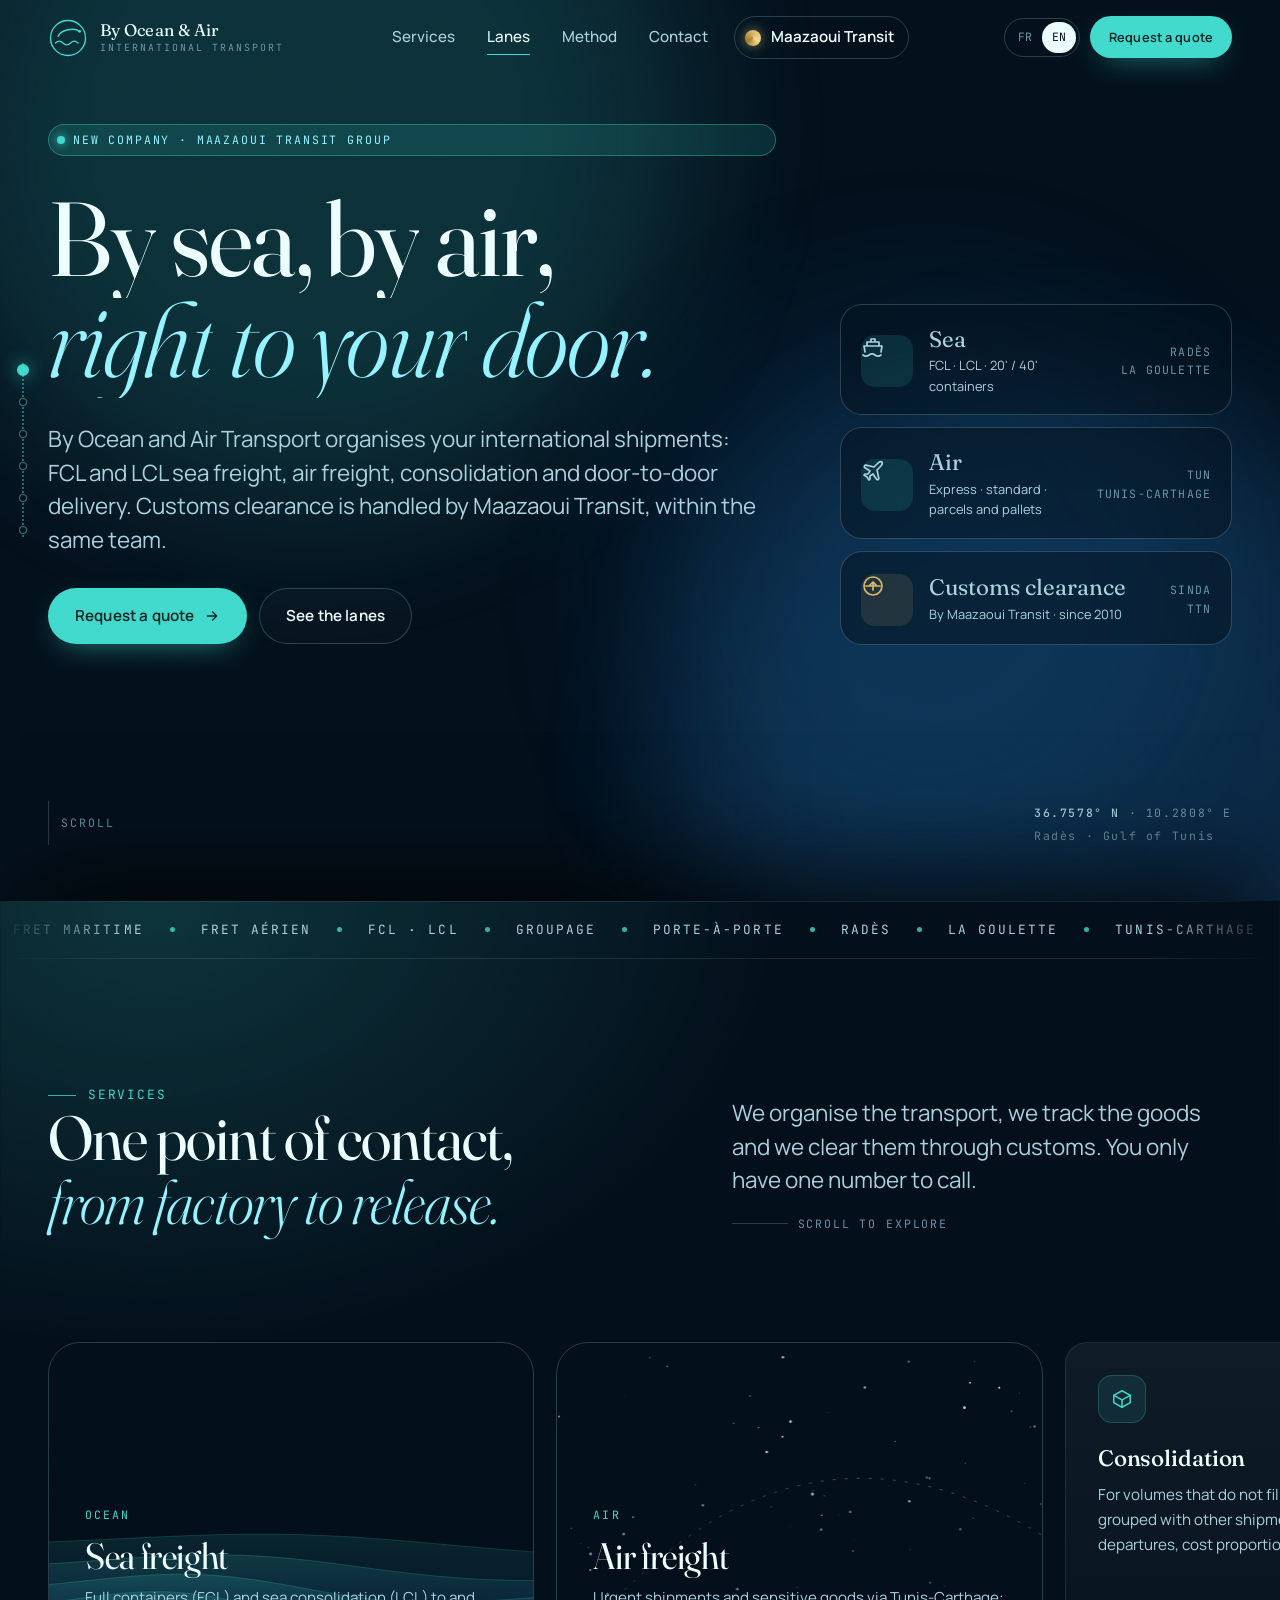
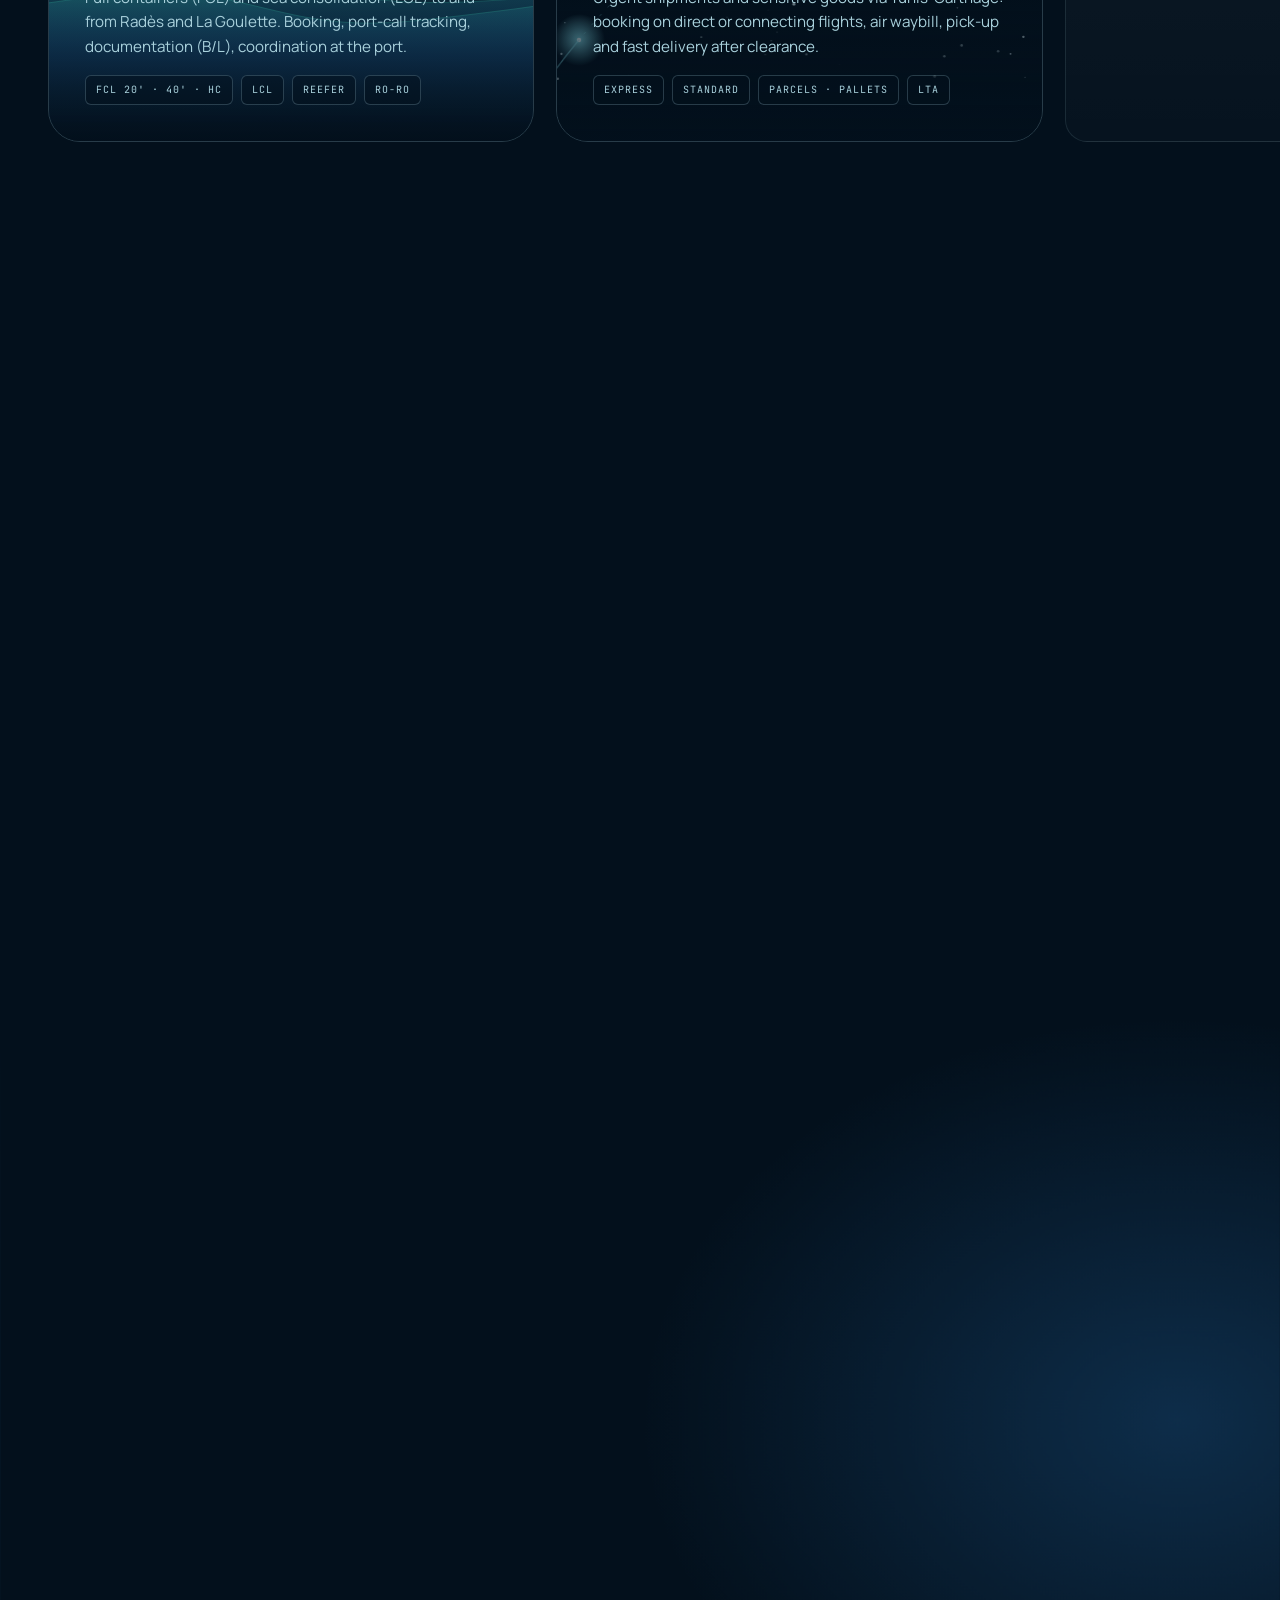
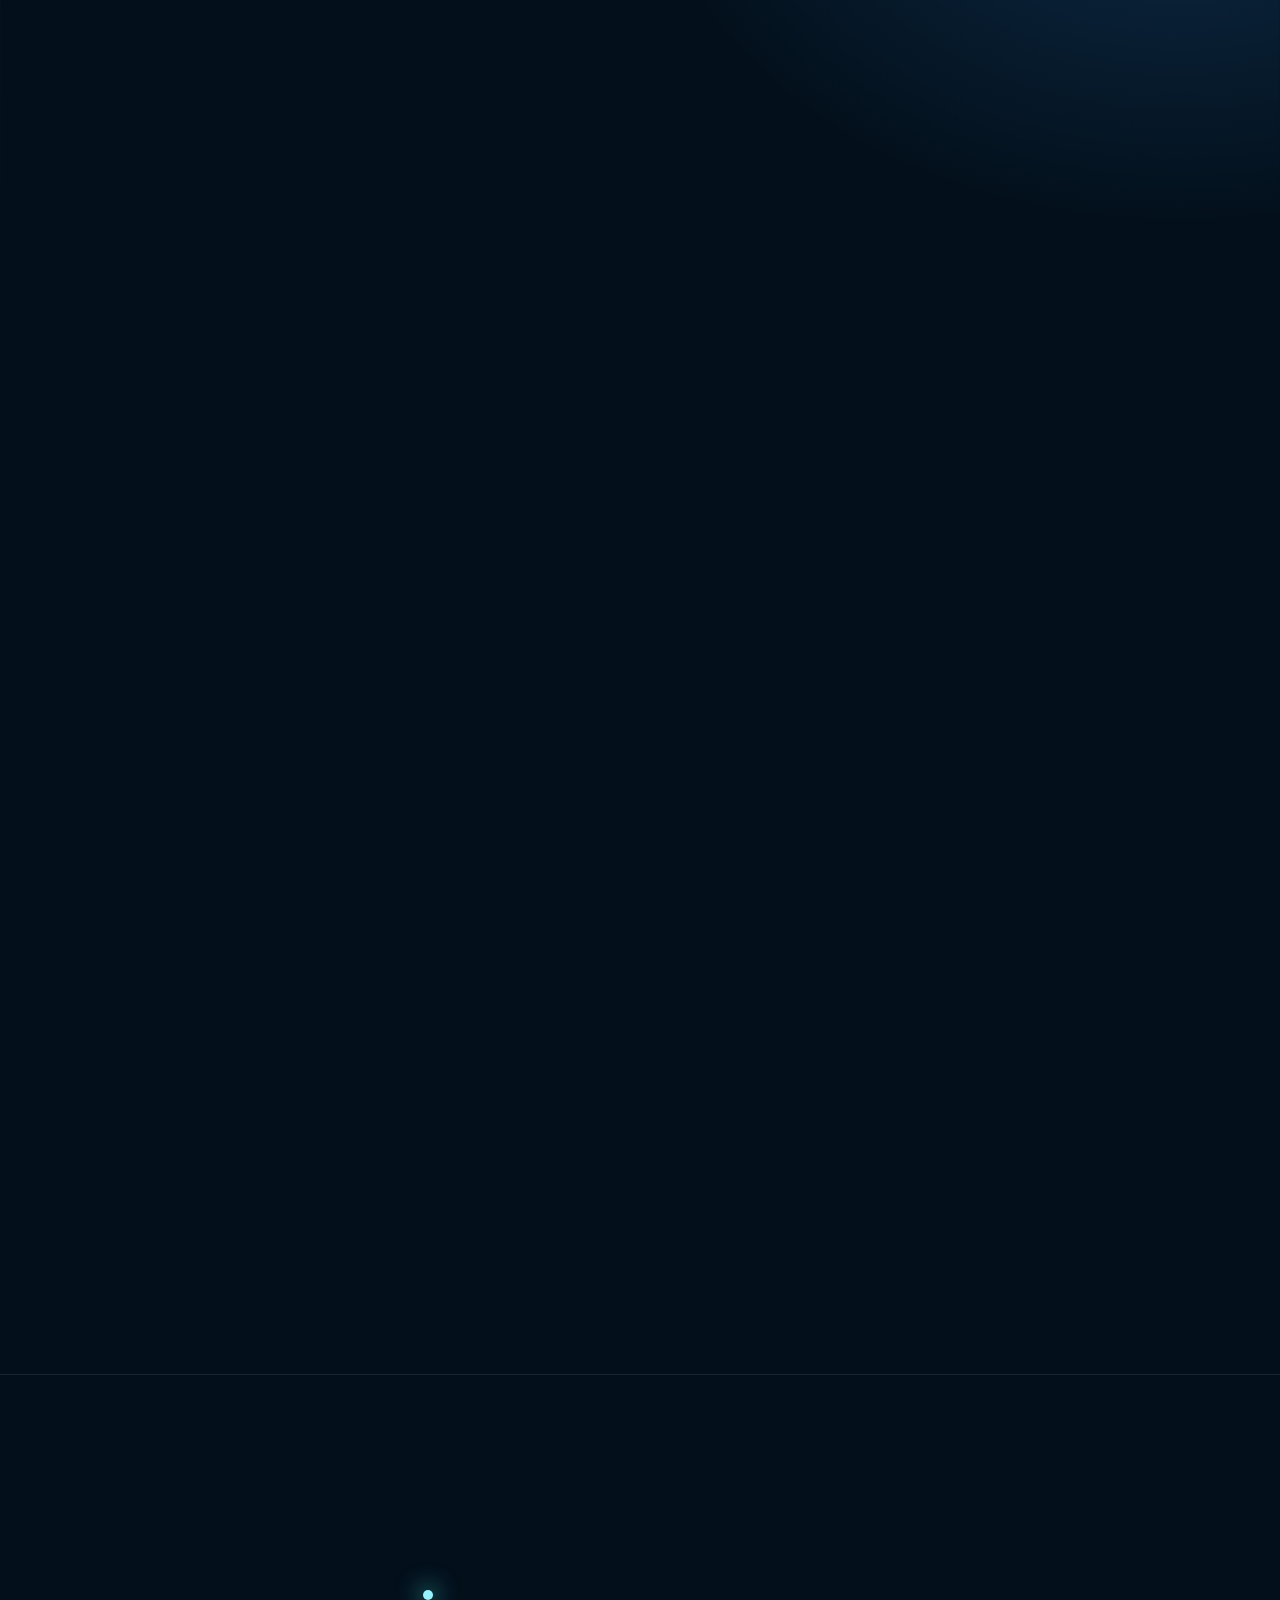
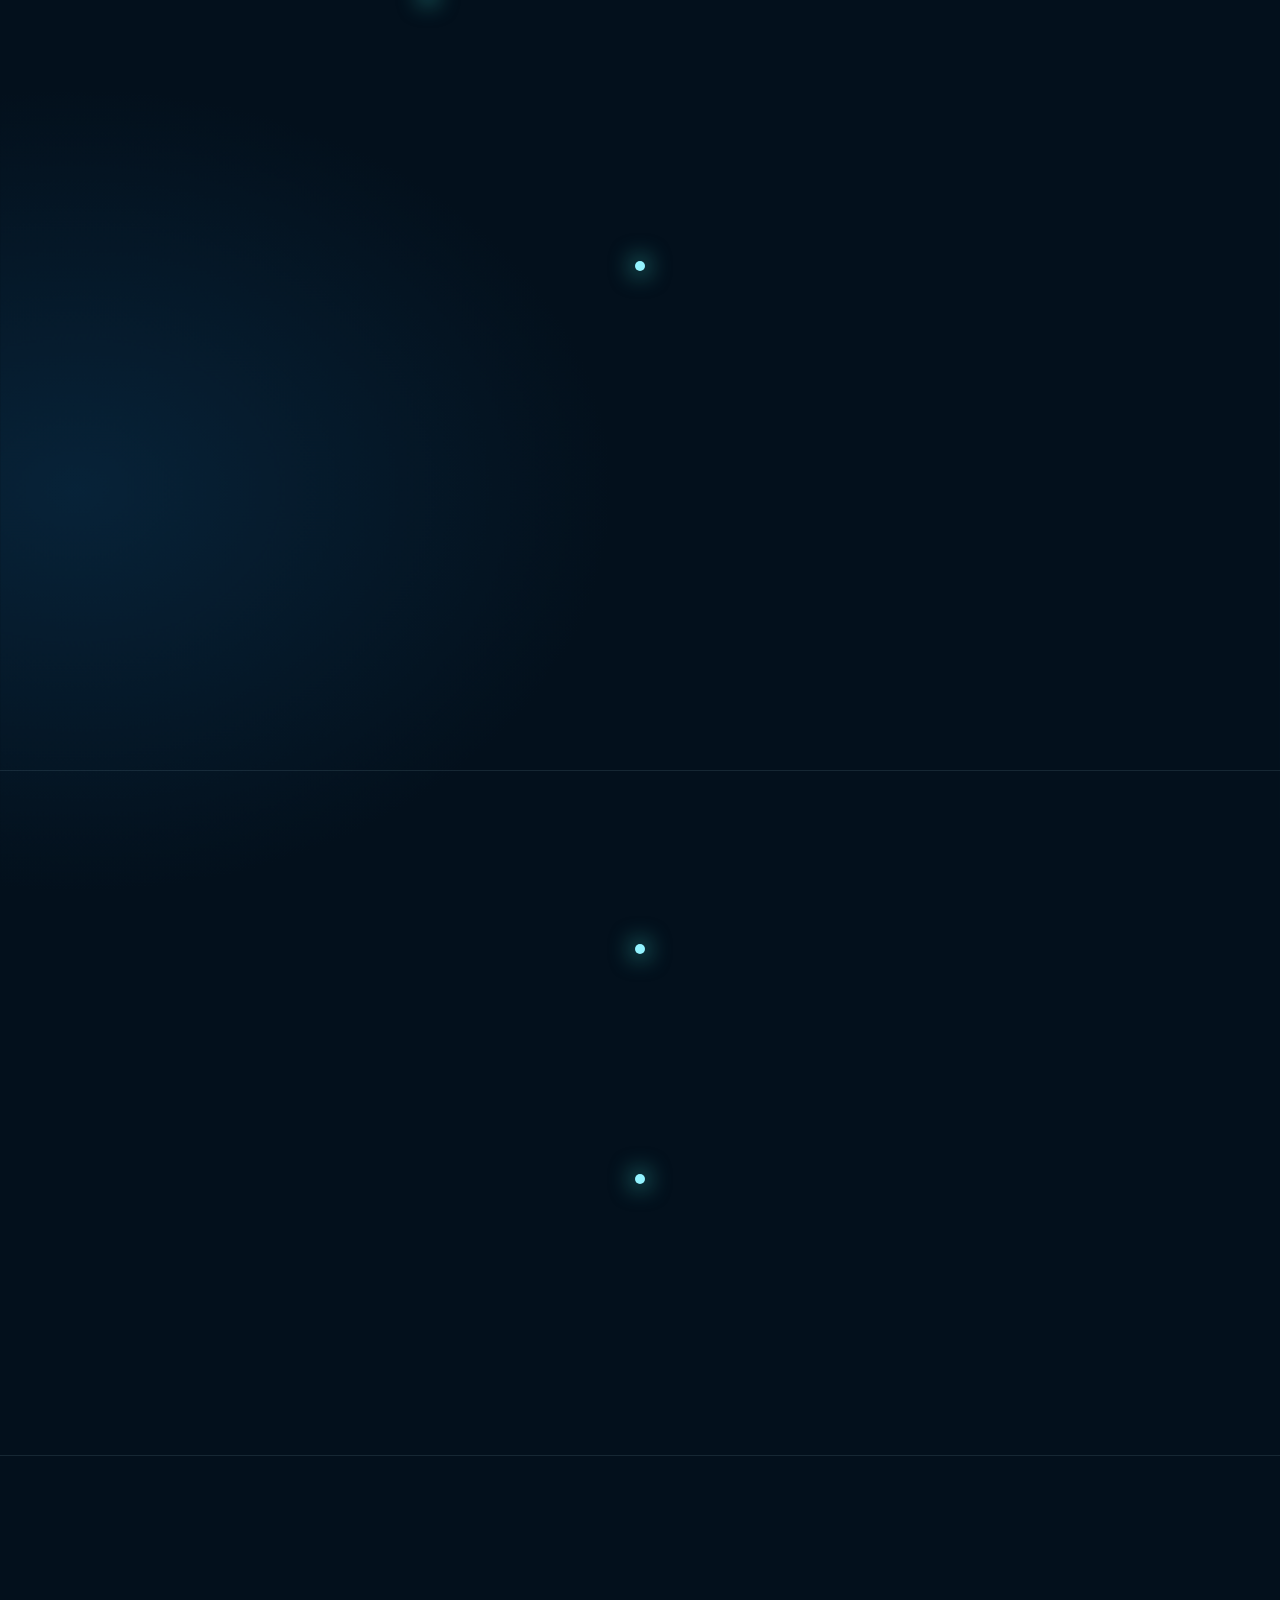
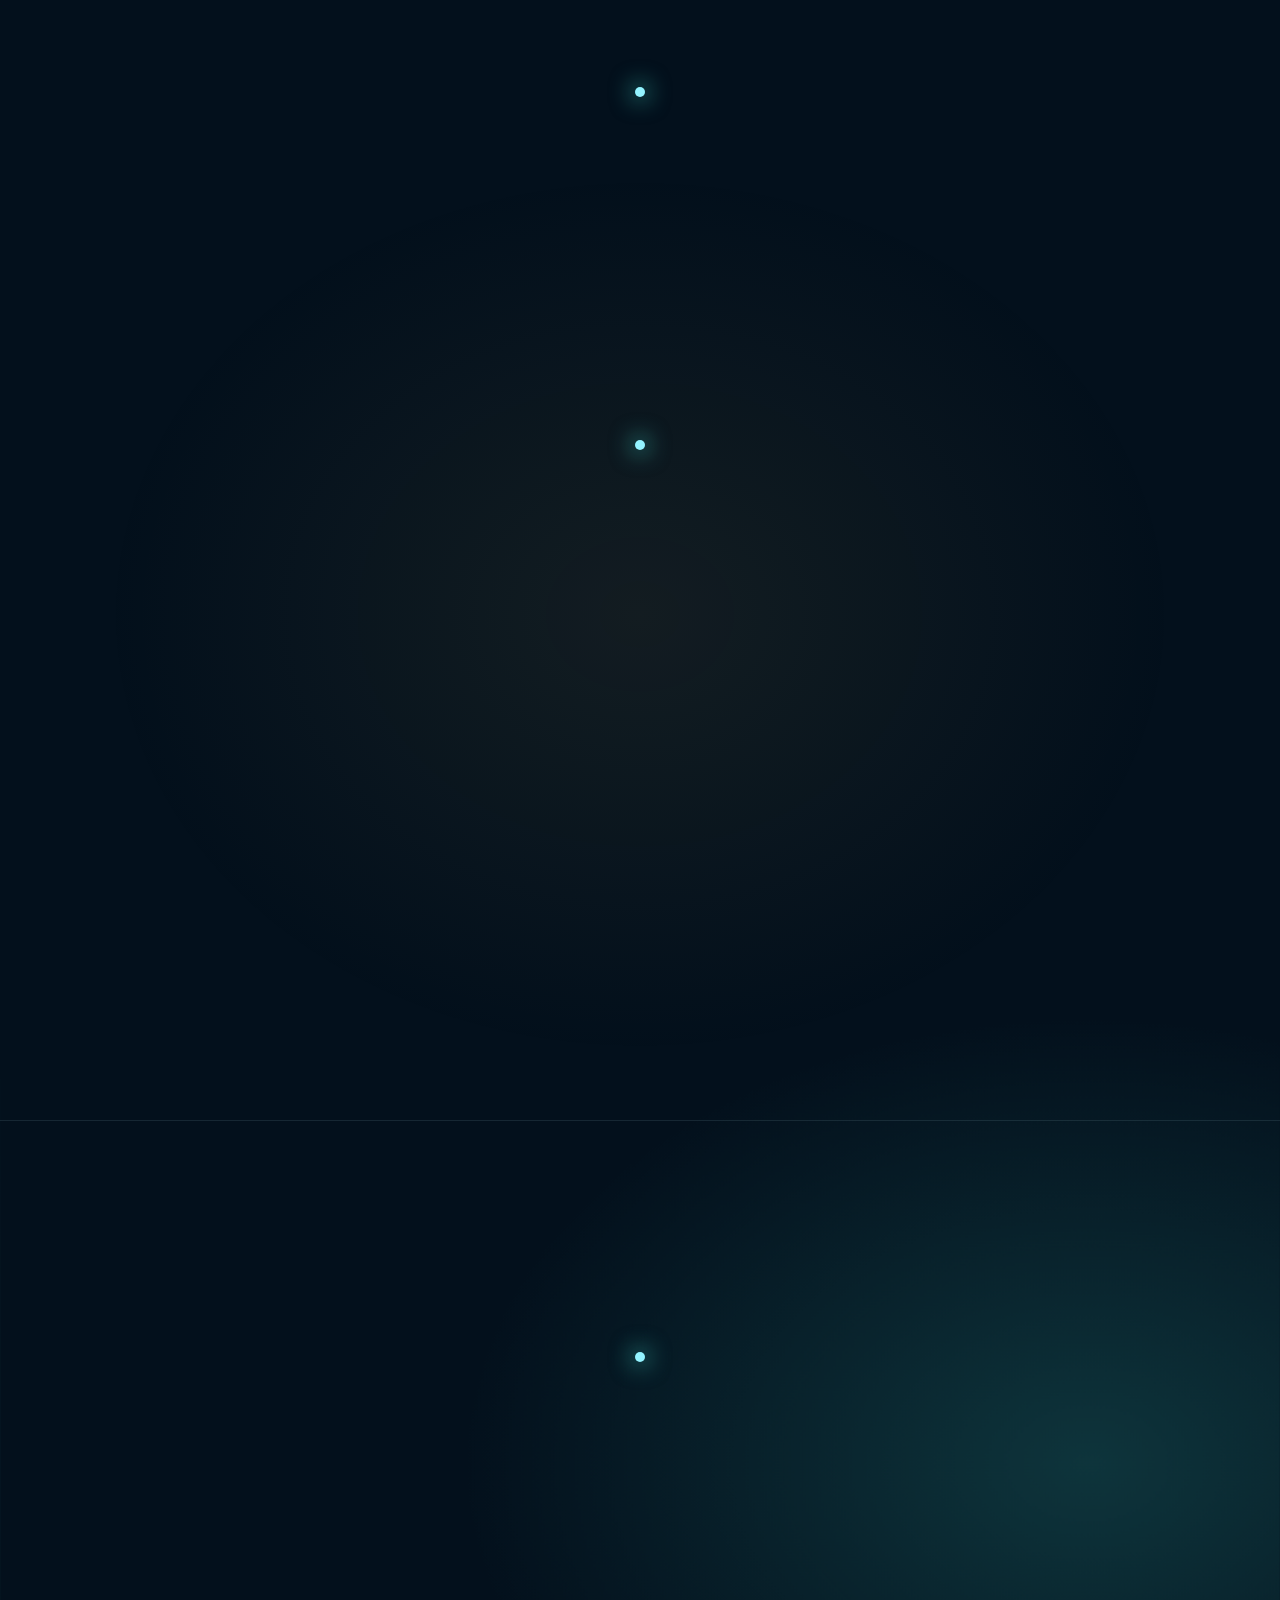
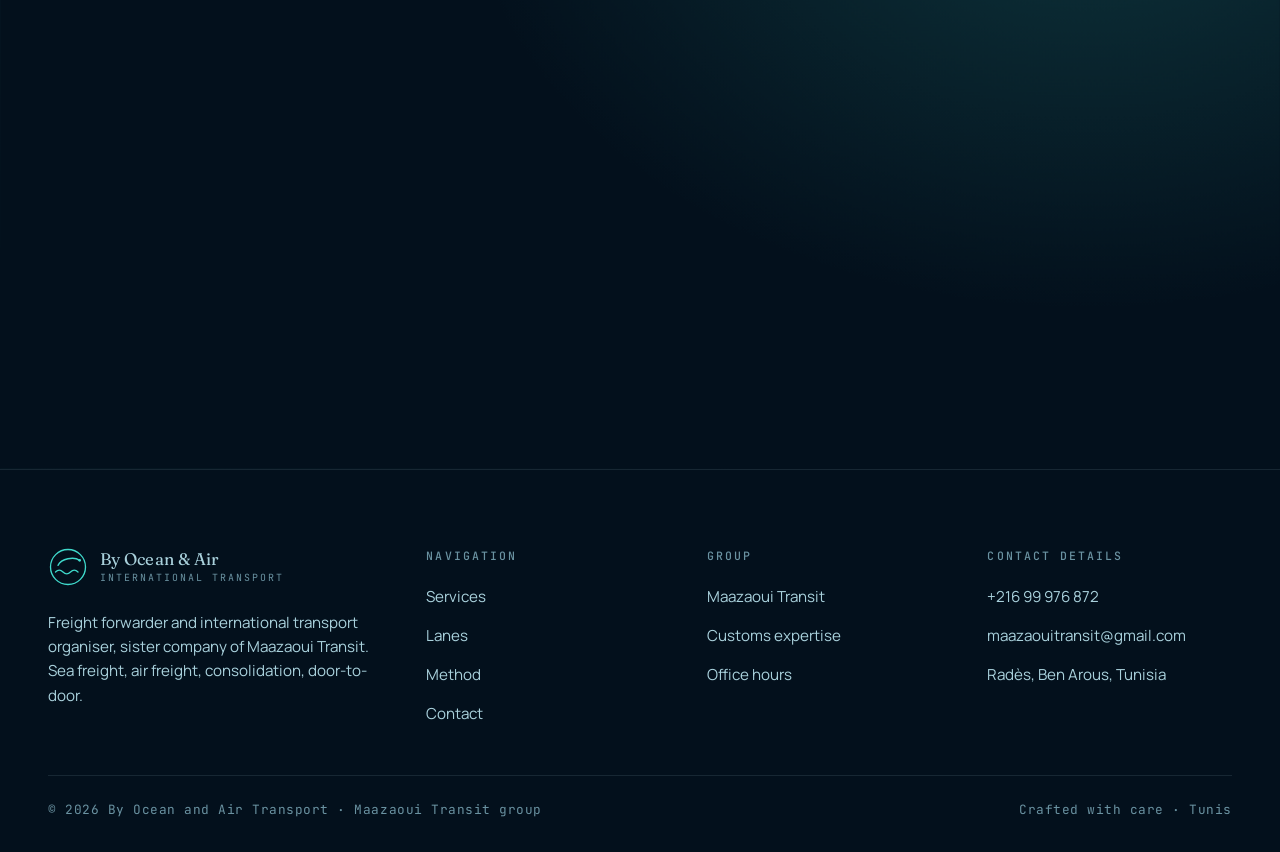
==== transport.html @ 140bb921 "Performance et ergonomie de la plongée : plus de variable animée à la racine - Les valeurs animées n" ====
<!doctype html>
<html lang="fr" data-theme="ocean">
<head>
  <meta charset="utf-8">
  <meta name="viewport" content="width=device-width, initial-scale=1, viewport-fit=cover">
  <title data-i18n="meta.title.transport">By Ocean and Air Transport — Fret maritime &amp; aérien, Tunisie · groupe Maazaoui Transit</title>
  <meta name="description" content="By Ocean and Air Transport : transitaire et organisateur de transport international en Tunisie. Fret maritime FCL/LCL, fret aérien, groupage, porte-à-porte, avec le dédouanement assuré par Maazaoui Transit.">
  <meta name="theme-color" content="#03101c">
  <meta name="color-scheme" content="dark">
  <meta name="robots" content="index, follow">
  <link rel="canonical" href="transport.html">

  <meta property="og:type" content="website">
  <meta property="og:site_name" content="By Ocean and Air Transport">
  <meta property="og:title" content="By Ocean and Air Transport — Par mer, par air, jusqu'à votre porte">
  <meta property="og:description" content="Fret maritime FCL/LCL, fret aérien, groupage et porte-à-porte, avec le dédouanement intégré par Maazaoui Transit.">
  <meta property="og:image" content="assets/img/og-cover-transport.png">
  <meta property="og:locale" content="fr_TN">
  <meta name="twitter:card" content="summary_large_image">

  <link rel="icon" type="image/svg+xml" href="assets/img/favicon-transport.svg">
  <link rel="manifest" href="manifest.webmanifest">

  <script>(function(){try{if(sessionStorage.getItem("mz:veil"))document.documentElement.classList.add("veil-in")}catch(e){}})();</script>

  <link rel="preconnect" href="https://fonts.googleapis.com">
  <link rel="preconnect" href="https://fonts.gstatic.com" crossorigin>
  <link rel="stylesheet" href="https://fonts.googleapis.com/css2?family=Fraunces:ital,opsz,wght@0,9..144,300..700;1,9..144,300..700&family=Manrope:wght@300..800&family=JetBrains+Mono:wght@400;500&display=swap">

  <link rel="stylesheet" href="assets/css/base.css">
  <link rel="stylesheet" href="assets/css/components.css">
  <link rel="stylesheet" href="assets/css/ocean.css">
  <link rel="stylesheet" href="assets/css/scroll.css">
  <noscript><style>.loader,.page-veil,.cursor,.cursor-ring{display:none!important}[data-reveal],[data-reveal-stagger]>*,.split-words .w>span{opacity:1!important;transform:none!important}</style></noscript>

  <script type="application/ld+json">
  {
    "@context": "https://schema.org",
    "@type": "Organization",
    "name": "By Ocean and Air Transport",
    "description": "Transitaire et organisateur de transport international en Tunisie : fret maritime FCL/LCL, fret aérien, groupage, porte-à-porte.",
    "parentOrganization": { "@type": "Organization", "name": "Maazaoui Transit", "url": "./" },
    "telephone": "+21699976872",
    "email": "maazaouitransit@gmail.com",
    "address": { "@type": "PostalAddress", "addressLocality": "Radès", "addressRegion": "Ben Arous", "addressCountry": "TN" },
    "geo": { "@type": "GeoCoordinates", "latitude": 36.757838, "longitude": 10.280797 },
    "areaServed": "TN",
    "knowsAbout": ["Fret maritime", "Fret aérien", "Groupage", "Transport porte-à-porte", "Transit international"]
  }
  </script>
</head>

<body data-page="transport">
  <a class="skip-link" href="#main" data-i18n="a11y.skip">Aller au contenu</a>

  <div class="loader" aria-hidden="true">
    <div class="loader-inner">
      <svg class="loader-mark" viewBox="0 0 48 48" fill="none" stroke="currentColor" stroke-width="1.4" stroke-linecap="round" stroke-linejoin="round">
        <circle class="draw" cx="24" cy="24" r="21"/>
        <path class="draw" d="M9 30c3-3 6-3 9 0s6 3 9 0 6-3 9 0"/>
        <path class="draw" d="M12 22c4-8 19-11 26-6"/>
      </svg>
      <div class="loader-word" aria-hidden="true">
        <span style="--i:0">B</span><span style="--i:1">y</span><span style="--i:2">&nbsp;</span><span style="--i:3">O</span><span style="--i:4">c</span><span style="--i:5">e</span><span style="--i:6">a</span><span style="--i:7">n</span><span style="--i:8">&nbsp;</span><span style="--i:9">&amp;</span><span style="--i:10">&nbsp;</span><span style="--i:11">A</span><span style="--i:12">i</span><span style="--i:13">r</span>
      </div>
      <div class="loader-bar"></div>
    </div>
  </div>

  <div class="page-veil" aria-hidden="true"></div>
  <div class="scroll-progress" aria-hidden="true"></div>
  <div class="aurora" aria-hidden="true"><span></span><span></span><span></span></div>
  <div class="grain" aria-hidden="true"></div>
  <div class="cursor" aria-hidden="true"></div>
  <div class="cursor-ring" aria-hidden="true"><span></span></div>

  <!-- ======================================================= Navigation -->
  <header class="nav" id="top">
    <div class="container nav-inner">
      <a class="brand" href="#top" aria-label="By Ocean and Air Transport — accueil">
        <svg class="brand-mark" viewBox="0 0 48 48" fill="none" stroke="currentColor" stroke-width="1.6" stroke-linecap="round" stroke-linejoin="round" aria-hidden="true">
          <circle cx="24" cy="24" r="21"/>
          <path d="M9 30c3-3 6-3 9 0s6 3 9 0 6-3 9 0"/>
          <path d="M12 22c4-8 19-11 26-6"/>
          <circle cx="38" cy="16" r="1.6" fill="currentColor" stroke="none"/>
        </svg>
        <span class="brand-text">
          <span class="brand-name">By Ocean &amp; Air</span>
          <span class="brand-sub" data-i18n="t.nav.sub">Transport international</span>
        </span>
      </a>

      <nav class="nav-links" aria-label="Navigation principale">
        <a class="nav-link" href="#services" data-i18n="t.nav.services">Services</a>
        <a class="nav-link" href="#liaisons" data-i18n="t.nav.lanes">Liaisons</a>
        <a class="nav-link" href="#methode" data-i18n="t.nav.method">Méthode</a>
        <a class="nav-link" href="#contact" data-i18n="t.nav.contact">Contact</a>
        <a class="nav-portal" href="index.html" data-portal data-cursor='{"fr":"Retour","en":"Back"}'>
          <i class="orb" aria-hidden="true"></i>
          <span>Maazaoui Transit</span>
        </a>
      </nav>

      <div class="nav-actions">
        <div class="lang" role="group" aria-label="Langue / Language">
          <button type="button" data-lang="fr" aria-pressed="true">FR</button>
          <button type="button" data-lang="en" aria-pressed="false">EN</button>
        </div>
        <a class="btn btn-primary btn-sm nav-cta" href="#contact" data-magnetic="0.25">
          <span data-i18n="t.nav.quote">Demander une cotation</span>
        </a>
        <button class="burger" id="burger" type="button" aria-expanded="false" aria-controls="menu" aria-label="Ouvrir le menu">
          <span></span><span></span><span></span>
        </button>
      </div>
    </div>
  </header>

  <div class="menu" id="menu">
    <div class="container">
      <nav class="menu-links" aria-label="Menu">
        <a class="menu-link" href="#services" style="--i:0"><span class="idx">01</span><span data-i18n="t.nav.services">Services</span></a>
        <a class="menu-link" href="#liaisons" style="--i:1"><span class="idx">02</span><span data-i18n="t.nav.lanes">Liaisons</span></a>
        <a class="menu-link" href="#methode" style="--i:2"><span class="idx">03</span><span data-i18n="t.nav.method">Méthode</span></a>
        <a class="menu-link" href="#contact" style="--i:3"><span class="idx">04</span><span data-i18n="t.nav.contact">Contact</span></a>
        <a class="menu-link" href="index.html" data-portal style="--i:4"><span class="idx">←</span><span>Maazaoui Transit</span></a>
      </nav>
      <div class="menu-foot">
        <a data-href="tel" href="#contact" class="mono" data-bind="contact.phone">+216 99 976 872</a>
        <a data-href="mailto" href="#contact" class="mono" data-bind="contact.email">maazaouitransit@gmail.com</a>
      </div>
    </div>
  </div>

  <main id="main">
    <!-- ============================================================ Hero -->
    <section class="ohero" id="accueil" aria-labelledby="ohero-title" data-rail="Accueil" data-rail-en="Home">
      <canvas class="ohero-canvas" data-canvas="ocean" aria-hidden="true"></canvas>

      <div class="container">
        <div class="ohero-grid">
          <div class="ohero-copy">
            <span class="new-badge" data-reveal><i aria-hidden="true"></i><span data-i18n="t.hero.badge">Nouvelle société · groupe Maazaoui Transit</span></span>
            <h1 class="display split-words" id="ohero-title" data-i18n="t.hero.title">Par mer, par air,<br><span class="em">jusqu'à votre porte.</span></h1>
            <p class="lead" data-reveal style="--d:200" data-i18n="t.hero.lead">By Ocean and Air Transport organise vos transports internationaux : fret maritime FCL et LCL, fret aérien, groupage et livraison porte-à-porte. Le dédouanement est assuré par Maazaoui Transit, dans la même équipe.</p>
            <div class="hero-actions flex wrap gap-3" data-reveal style="--d:320">
              <a class="btn btn-primary" href="#contact" data-magnetic>
                <span data-i18n="t.hero.cta1">Demander une cotation</span>
                <svg class="arrow" viewBox="0 0 24 24" fill="none" stroke="currentColor" stroke-width="2" stroke-linecap="round" stroke-linejoin="round" aria-hidden="true"><path d="M5 12h14M13 6l6 6-6 6"/></svg>
              </a>
              <a class="btn btn-ghost" href="#liaisons" data-magnetic><span data-i18n="t.hero.cta2">Voir les liaisons</span></a>
            </div>
          </div>

          <div class="ohero-side" data-reveal="right" style="--d:360">
            <a class="mode" href="#services">
              <span class="mode-icon"><svg viewBox="0 0 24 24" fill="none" stroke="currentColor" stroke-width="1.7" stroke-linecap="round" stroke-linejoin="round" aria-hidden="true"><path d="M2 20c2 1.5 4 1.5 6 0s4-1.5 6 0 4 1.5 6 0M4 17l-1-6h18l-1 6M6 11V7h12v4M10 7V4h4v3"/></svg></span>
              <span><b data-i18n="t.mode.sea">Maritime</b><span data-i18n="t.mode.seaSub">FCL · LCL · conteneurs 20' / 40'</span></span>
              <span class="mono">RADÈS<br>LA GOULETTE</span>
            </a>
            <a class="mode" href="#services">
              <span class="mode-icon"><svg viewBox="0 0 24 24" fill="none" stroke="currentColor" stroke-width="1.7" stroke-linecap="round" stroke-linejoin="round" aria-hidden="true"><path d="M17.8 19.2 16 11l3.5-3.5C21 6 21.5 4 21 3c-1-.5-3 0-4.5 1.5L13 8 4.8 6.2c-.5-.1-.9.1-1.1.5l-.3.5c-.2.5-.1 1 .3 1.3L9 12l-2 3H4l-1 1 3 2 2 3 1-1v-3l3-2 3.5 5.3c.3.4.8.5 1.3.3l.5-.2c.4-.3.6-.7.5-1.2z"/></svg></span>
              <span><b data-i18n="t.mode.air">Aérien</b><span data-i18n="t.mode.airSub">Express · standard · colis et palettes</span></span>
              <span class="mono">TUN<br>TUNIS-CARTHAGE</span>
            </a>
            <a class="mode" href="index.html" data-portal>
              <span class="mode-icon" style="color:#d8b566;background:rgba(216,181,102,.12)"><svg viewBox="0 0 24 24" fill="none" stroke="currentColor" stroke-width="1.7" stroke-linecap="round" stroke-linejoin="round" aria-hidden="true"><circle cx="12" cy="12" r="9"/><path d="M5 12h14M12 16V8m0 0-3 3m3-3 3 3"/></svg></span>
              <span><b data-i18n="t.mode.customs">Dédouanement</b><span data-i18n="t.mode.customsSub">Par Maazaoui Transit · depuis 2010</span></span>
              <span class="mono">SINDA<br>TTN</span>
            </a>
          </div>
        </div>
      </div>

      <div class="ohero-foot">
        <div class="container">
          <div class="scroll-hint"><i></i><span data-i18n="hero.scroll">Défiler</span></div>
          <div class="coords" aria-hidden="true">
            <span><b>36.7578° N</b> · 10.2808° E</span>
            <span data-i18n="t.hero.coords">Radès · Golfe de Tunis</span>
          </div>
        </div>
      </div>
    </section>

    <div class="curtain">
    <div class="tint-veil" aria-hidden="true"></div>
    <!-- ========================================================= Marquee -->
    <div class="marquee" aria-hidden="true">
      <div class="marquee-track">
        <div class="marquee-group">
          <span class="marquee-item">Fret maritime</span>
          <span class="marquee-item">Fret aérien</span>
          <span class="marquee-item">FCL · LCL</span>
          <span class="marquee-item">Groupage</span>
          <span class="marquee-item">Porte-à-porte</span>
          <span class="marquee-item">Radès</span>
          <span class="marquee-item">La Goulette</span>
          <span class="marquee-item">Tunis-Carthage</span>
          <span class="marquee-item">Marseille</span>
          <span class="marquee-item">Gênes</span>
          <span class="marquee-item">Istanbul</span>
          <span class="marquee-item">Shanghai</span>
          <span class="marquee-item">Dédouanement intégré</span>
        </div>
      </div>
    </div>

    <!-- ======================================================== Services -->
    <section class="section hscroll" id="services" aria-labelledby="services-title" data-hscroll data-rail="Services" data-rail-en="Services">
      <div class="hscroll-sticky">
        <div class="container">
          <div class="section-head section-head--split">
            <div>
              <p class="eyebrow" data-reveal data-i18n="t.sv.eyebrow">Services</p>
              <h2 class="h2" id="services-title" data-reveal style="--d:80" data-i18n="t.sv.title">Un seul interlocuteur, <span class="em">de l'usine à la mainlevée.</span></h2>
            </div>
            <div>
              <p class="lead" data-reveal style="--d:160" data-i18n="t.sv.lead">Nous organisons le transport, nous suivons la marchandise et nous la dédouanons. Vous n'avez qu'un seul numéro à appeler.</p>
              <p class="hscroll-hint" style="margin-top:18px" aria-hidden="true"><i></i><span data-i18n="t.sv.hint">Défiler pour explorer</span></p>
            </div>
          </div>
        </div>

        <div class="hscroll-track">
          <article class="duo-card hs-card">
            <canvas data-canvas="waves-only" aria-hidden="true"></canvas>
            <span class="kicker" data-i18n="t.sv.sea.k">Océan</span>
            <h3 class="h3" data-i18n="t.sv.sea.t">Fret maritime</h3>
            <p data-i18n="t.sv.sea.p">Conteneurs complets (FCL) et groupage maritime (LCL) depuis et vers Radès et La Goulette. Réservation, suivi des escales, documentation (B/L), coordination au port.</p>
            <ul><li>FCL 20' · 40' · HC</li><li>LCL</li><li>Reefer</li><li>Ro-Ro</li></ul>
          </article>
          <article class="duo-card hs-card">
            <canvas data-canvas="air-only" aria-hidden="true"></canvas>
            <span class="kicker" data-i18n="t.sv.air.k">Air</span>
            <h3 class="h3" data-i18n="t.sv.air.t">Fret aérien</h3>
            <p data-i18n="t.sv.air.p">Expéditions urgentes et marchandises sensibles via Tunis-Carthage : réservation sur vols directs ou en connexion, LTA, enlèvement et livraison rapide après dédouanement.</p>
            <ul><li data-i18n="t.sv.air.l1">Express</li><li>Standard</li><li data-i18n="t.sv.air.l3">Colis · palettes</li><li>LTA</li></ul>
          </article>
          <article class="card hs-card" data-tilt="5">
            <div class="flex center" style="justify-content:space-between">
              <div class="card-icon"><svg viewBox="0 0 24 24" fill="none" stroke="currentColor" stroke-width="1.6" stroke-linecap="round" stroke-linejoin="round" aria-hidden="true"><path d="m21 8-9-5-9 5 9 5 9-5z"/><path d="M3 8v8l9 5 9-5V8"/><path d="M12 13v8"/></svg></div>
              <span class="card-idx">03</span>
            </div>
            <h3 class="h4" data-i18n="t.sv.c1.t">Groupage</h3>
            <p data-i18n="t.sv.c1.p">Pour les volumes qui ne remplissent pas un conteneur : consolidation avec d'autres expéditions, départs réguliers, coût proportionnel au volume.</p>
          </article>
          <article class="card hs-card" data-tilt="5">
            <div class="flex center" style="justify-content:space-between">
              <div class="card-icon"><svg viewBox="0 0 24 24" fill="none" stroke="currentColor" stroke-width="1.6" stroke-linecap="round" stroke-linejoin="round" aria-hidden="true"><path d="M3 7h11v9H3zM14 10h4l3 3v3h-7z"/><circle cx="7" cy="18" r="2"/><circle cx="17" cy="18" r="2"/></svg></div>
              <span class="card-idx">04</span>
            </div>
            <h3 class="h4" data-i18n="t.sv.c2.t">Porte-à-porte</h3>
            <p data-i18n="t.sv.c2.p">Enlèvement chez le fournisseur, pré-acheminement, transport principal, dédouanement et livraison finale en Tunisie : un seul devis, un seul suivi.</p>
          </article>
          <article class="card hs-card" data-tilt="5">
            <div class="flex center" style="justify-content:space-between">
              <div class="card-icon" style="color:#d8b566;background:rgba(216,181,102,.1);border-color:rgba(216,181,102,.25)"><svg viewBox="0 0 24 24" fill="none" stroke="currentColor" stroke-width="1.6" stroke-linecap="round" stroke-linejoin="round" aria-hidden="true"><circle cx="12" cy="12" r="9"/><path d="M5 12h14M12 16V8m0 0-3 3m3-3 3 3"/></svg></div>
              <span class="card-idx">05</span>
            </div>
            <h3 class="h4" data-i18n="t.sv.c3.t">Dédouanement intégré</h3>
            <p data-i18n="t.sv.c3.p">Chaque expédition est dédouanée par Maazaoui Transit, commissionnaire en douane agréé depuis 2010 : classification, déclaration, liquidation, mainlevée.</p>
            <div class="card-note">
              <svg viewBox="0 0 24 24" fill="none" stroke="currentColor" stroke-width="2" stroke-linecap="round" stroke-linejoin="round" aria-hidden="true" style="color:#d8b566"><circle cx="12" cy="12" r="10"/><path d="M12 16v-4M12 8h.01"/></svg>
              <span><a href="index.html#expertise" data-portal style="text-decoration:underline;text-underline-offset:3px" data-i18n="t.sv.c3.link">Voir l'expertise douanière du groupe</a></span>
            </div>
          </article>
        </div>
      </div>
    </section>

    <!-- ======================================================== Liaisons -->
    <section class="section section--line" id="liaisons" aria-labelledby="lanes-title" data-rail="Liaisons" data-rail-en="Lanes">
      <div class="container">
        <div class="section-head" data-bloom>
          <p class="eyebrow" data-reveal data-i18n="t.ln.eyebrow">Liaisons</p>
          <h2 class="h2" id="lanes-title" data-reveal style="--d:80" data-i18n="t.ln.title">Les corridors <span class="em">que nous opérons.</span></h2>
          <p class="lead" data-reveal style="--d:160" data-scrub-text data-i18n="t.ln.lead">Délais indicatifs de port à port ou d'aéroport à aéroport, hors dédouanement. Les autres destinations sont étudiées sur demande.</p>
        </div>

        <div class="board" data-bloom>
          <div class="board-head">
            <span data-i18n="t.ln.h1">Origine → Destination</span>
            <span data-i18n="t.ln.h2">Ville</span>
            <span data-i18n="t.ln.h3">Mode</span>
            <span style="text-align:right" data-i18n="t.ln.h4">Délai indicatif</span>
          </div>
          <div class="lane">
            <div class="lane-route"><span class="code">MRS</span><span class="arr">→</span><span class="code">RADÈS</span></div>
            <div class="lane-city">Marseille-Fos · France</div>
            <div class="lane-mode"><svg viewBox="0 0 24 24" fill="none" stroke="currentColor" stroke-width="2" stroke-linecap="round" stroke-linejoin="round" aria-hidden="true"><path d="M2 20c2 1.5 4 1.5 6 0s4-1.5 6 0 4 1.5 6 0M4 17l-1-6h18l-1 6"/></svg><span data-i18n="t.ln.sea">Maritime</span></div>
            <div class="lane-time"><span class="scramble" data-scramble data-i18n="t.ln.d1">2 – 3 j</span></div>
          </div>
          <div class="lane">
            <div class="lane-route"><span class="code">GOA</span><span class="arr">→</span><span class="code">RADÈS</span></div>
            <div class="lane-city">Gênes · Italie</div>
            <div class="lane-mode"><svg viewBox="0 0 24 24" fill="none" stroke="currentColor" stroke-width="2" stroke-linecap="round" stroke-linejoin="round" aria-hidden="true"><path d="M2 20c2 1.5 4 1.5 6 0s4-1.5 6 0 4 1.5 6 0M4 17l-1-6h18l-1 6"/></svg><span data-i18n="t.ln.sea">Maritime</span></div>
            <div class="lane-time"><span class="scramble" data-scramble data-i18n="t.ln.d2">2 – 3 j</span></div>
          </div>
          <div class="lane">
            <div class="lane-route"><span class="code">IST</span><span class="arr">→</span><span class="code">RADÈS</span></div>
            <div class="lane-city">Istanbul · Turquie</div>
            <div class="lane-mode"><svg viewBox="0 0 24 24" fill="none" stroke="currentColor" stroke-width="2" stroke-linecap="round" stroke-linejoin="round" aria-hidden="true"><path d="M2 20c2 1.5 4 1.5 6 0s4-1.5 6 0 4 1.5 6 0M4 17l-1-6h18l-1 6"/></svg><span data-i18n="t.ln.sea">Maritime</span></div>
            <div class="lane-time"><span class="scramble" data-scramble data-i18n="t.ln.d3">5 – 7 j</span></div>
          </div>
          <div class="lane">
            <div class="lane-route"><span class="code">SHA</span><span class="arr">→</span><span class="code">RADÈS</span></div>
            <div class="lane-city">Shanghai · Chine</div>
            <div class="lane-mode"><svg viewBox="0 0 24 24" fill="none" stroke="currentColor" stroke-width="2" stroke-linecap="round" stroke-linejoin="round" aria-hidden="true"><path d="M2 20c2 1.5 4 1.5 6 0s4-1.5 6 0 4 1.5 6 0M4 17l-1-6h18l-1 6"/></svg><span data-i18n="t.ln.sea">Maritime</span></div>
            <div class="lane-time"><span class="scramble" data-scramble data-i18n="t.ln.d4">25 – 35 j</span></div>
          </div>
          <div class="lane">
            <div class="lane-route"><span class="code">CDG</span><span class="arr">→</span><span class="code">TUN</span></div>
            <div class="lane-city">Paris · France</div>
            <div class="lane-mode"><svg viewBox="0 0 24 24" fill="none" stroke="currentColor" stroke-width="2" stroke-linecap="round" stroke-linejoin="round" aria-hidden="true"><path d="M17.8 19.2 16 11l3.5-3.5C21 6 21.5 4 21 3c-1-.5-3 0-4.5 1.5L13 8 4.8 6.2 3.4 7.2 9 12l-2 3H4l-1 1 3 2 2 3 1-1v-3l3-2 4.8 5.6z"/></svg><span data-i18n="t.ln.air">Aérien</span></div>
            <div class="lane-time"><span class="scramble" data-scramble data-i18n="t.ln.d5">24 – 48 h</span></div>
          </div>
          <div class="lane">
            <div class="lane-route"><span class="code">DXB</span><span class="arr">→</span><span class="code">TUN</span></div>
            <div class="lane-city">Dubaï · Émirats arabes unis</div>
            <div class="lane-mode"><svg viewBox="0 0 24 24" fill="none" stroke="currentColor" stroke-width="2" stroke-linecap="round" stroke-linejoin="round" aria-hidden="true"><path d="M17.8 19.2 16 11l3.5-3.5C21 6 21.5 4 21 3c-1-.5-3 0-4.5 1.5L13 8 4.8 6.2 3.4 7.2 9 12l-2 3H4l-1 1 3 2 2 3 1-1v-3l3-2 4.8 5.6z"/></svg><span data-i18n="t.ln.air">Aérien</span></div>
            <div class="lane-time"><span class="scramble" data-scramble data-i18n="t.ln.d6">48 – 72 h</span></div>
          </div>
          <div class="board-foot">
            <svg viewBox="0 0 24 24" fill="none" stroke="currentColor" stroke-width="2" stroke-linecap="round" stroke-linejoin="round" aria-hidden="true"><circle cx="12" cy="12" r="10"/><path d="M12 16v-4M12 8h.01"/></svg>
            <span data-i18n="t.ln.foot">Export au départ de Tunis sur les mêmes corridors. Délais variables selon compagnie, saison et escales.</span>
          </div>
        </div>
      </div>
    </section>

    <!-- ========================================================= Méthode -->
    <section class="section section--line" id="methode" aria-labelledby="method-title" data-rail="Méthode" data-rail-en="Method">
      <div class="container">
        <div class="section-head section-head--center" data-bloom>
          <p class="eyebrow" data-reveal data-i18n="t.mt.eyebrow">Méthode</p>
          <h2 class="h2" id="method-title" data-reveal style="--d:80" data-i18n="t.mt.title">Cinq étapes, <span class="em">un seul fil.</span></h2>
        </div>
        <div class="flow" data-reveal-stagger data-bloom>
          <div class="flow-step"><span class="n">01</span><b data-i18n="t.mt.s1.t">Cotation</b><p data-i18n="t.mt.s1.p">Nature, volume, poids, incoterm et délai souhaité. Vous recevez un devis détaillé, transport et dédouanement compris.</p></div>
          <div class="flow-step"><span class="n">02</span><b data-i18n="t.mt.s2.t">Enlèvement</b><p data-i18n="t.mt.s2.p">Coordination avec votre fournisseur ou votre usine, pré-acheminement jusqu'au port ou à l'aéroport de départ.</p></div>
          <div class="flow-step"><span class="n">03</span><b data-i18n="t.mt.s3.t">Transport</b><p data-i18n="t.mt.s3.p">Réservation, documents de transport (B/L, LTA), suivi des escales et information proactive en cas d'aléa.</p></div>
          <div class="flow-step is-partner"><span class="n">04</span><b data-i18n="t.mt.s4.t">Dédouanement</b><p data-i18n="t.mt.s4.p">Classification, déclaration en détail, liquidation et mainlevée par le commissionnaire en douane du groupe.</p><span class="partner">Maazaoui Transit</span></div>
          <div class="flow-step"><span class="n">05</span><b data-i18n="t.mt.s5.t">Livraison</b><p data-i18n="t.mt.s5.p">Post-acheminement jusqu'à votre entrepôt ou votre magasin, remise du dossier complet.</p></div>
        </div>
      </div>
    </section>

    <!-- ========================================== Portail → Maazaoui Transit -->
    <section class="section section--line portal-section portal-section--back" id="groupe" aria-labelledby="back-title" data-tint="216 181 102" data-rail="Le groupe" data-rail-en="The group">
      <div class="container">
        <div class="section-head section-head--center" data-bloom>
          <p class="eyebrow" data-reveal data-i18n="t.bk.eyebrow">Le groupe</p>
          <h2 class="h2" id="back-title" data-reveal style="--d:80" data-i18n="t.bk.title">Derrière chaque expédition, <span class="em">un commissionnaire en douane.</span></h2>
          <p class="lead" data-reveal style="--d:160" data-i18n="t.bk.lead">By Ocean and Air Transport est née du bureau Maazaoui Transit, actif depuis 2010. Retrouvez l'expertise douanière, les horaires et les coordonnées du bureau.</p>
        </div>
        <div class="portal-wrap" data-bloom>
          <a class="portal" href="index.html" data-portal data-cursor='{"fr":"Retour","en":"Back"}' aria-label="Retour au site de Maazaoui Transit">
            <span class="portal-halo" aria-hidden="true"></span>
            <span class="portal-ring" aria-hidden="true"></span>
            <span class="portal-ring portal-ring--2" aria-hidden="true"></span>
            <span class="portal-inner" aria-hidden="true"><canvas data-canvas="flow-compact"></canvas></span>
            <svg class="portal-text" viewBox="0 0 100 100" aria-hidden="true">
              <defs><path id="portal-circle" d="M50,50 m-47,0 a47,47 0 1,1 94,0 a47,47 0 1,1 -94,0"/></defs>
              <text><textPath href="#portal-circle" textLength="295" lengthAdjust="spacing">Maazaoui Transit · Commissionnaire en douane agréé · Depuis 2010 · Dédouanement · TCE · </textPath></text>
            </svg>
            <span class="portal-center">
              <span class="kicker" data-i18n="t.bk.kicker">Depuis 2010</span>
              <span class="title">Maazaoui Transit</span>
              <span class="enter"><span data-i18n="t.bk.enter">Retour au bureau</span> <svg viewBox="0 0 24 24" fill="none" stroke="currentColor" stroke-width="2" stroke-linecap="round" stroke-linejoin="round" aria-hidden="true"><path d="M5 12h14M13 6l6 6-6 6"/></svg></span>
            </span>
          </a>
        </div>
      </div>
    </section>

    <!-- ========================================================= Contact -->
    <section class="section section--line" id="contact" aria-labelledby="tcontact-title" data-rail="Cotation" data-rail-en="Quote">
      <div class="container">
        <div class="ocontact" data-bloom>
          <div>
            <p class="eyebrow" data-reveal data-i18n="t.ct.eyebrow">Cotation</p>
            <h2 class="h2" id="tcontact-title" data-reveal style="--d:80" data-i18n="t.ct.title">Décrivez l'expédition, <span class="em">nous chiffrons.</span></h2>
            <p class="lead" data-reveal style="--d:160" style="margin-bottom:28px" data-i18n="t.ct.lead">Marchandise, origine, destination, volume ou poids, incoterm : plus le brief est précis, plus la cotation est juste.</p>

            <div class="contact-cards" data-reveal-stagger style="margin-top:28px">
              <article class="card contact-card">
                <div class="label"><svg viewBox="0 0 24 24" fill="none" stroke="currentColor" stroke-width="2" stroke-linecap="round" stroke-linejoin="round" aria-hidden="true"><path d="M22 16.9v3a2 2 0 0 1-2.2 2 19.8 19.8 0 0 1-8.6-3.1 19.5 19.5 0 0 1-6-6A19.8 19.8 0 0 1 2.1 4.2 2 2 0 0 1 4.1 2h3a2 2 0 0 1 2 1.7c.1.9.4 1.8.7 2.7a2 2 0 0 1-.5 2.1L8 9.8a16 16 0 0 0 6 6l1.3-1.3a2 2 0 0 1 2.1-.4c.9.3 1.8.6 2.7.7a2 2 0 0 1 1.7 2z"/></svg><span data-i18n="ct.phone">Téléphone</span></div>
                <a class="value mono" data-href="tel" href="#contact" data-bind="contact.phone">+216 99 976 872</a>
                <div class="actions">
                  <a class="chip" data-href="tel" href="#contact" data-i18n="ct.callNow">Appeler</a>
                  <a class="chip" data-href="wa" href="#contact" target="_blank" rel="noopener">WhatsApp</a>
                </div>
              </article>
              <article class="card contact-card">
                <div class="label"><svg viewBox="0 0 24 24" fill="none" stroke="currentColor" stroke-width="2" stroke-linecap="round" stroke-linejoin="round" aria-hidden="true"><rect x="2" y="4" width="20" height="16" rx="2"/><path d="m22 7-10 6L2 7"/></svg><span>E-mail</span></div>
                <a class="value mono" data-href="mailto" href="#contact" data-bind="contact.email">maazaouitransit@gmail.com</a>
                <div class="actions">
                  <a class="chip" data-href="mailto" href="#contact" data-i18n="ct.write">Écrire</a>
                  <button class="chip" type="button" data-copy-bind="contact.email" data-copy=""><span data-i18n="ct.copy">Copier</span></button>
                </div>
              </article>
            </div>
          </div>

          <div class="contact-form-card" data-reveal="right">
            <h3 class="h3" data-i18n="t.ct.form.title">Demande de cotation</h3>
            <p data-i18n="ct.form.lead">Le formulaire prépare un message prêt à envoyer depuis votre messagerie ou WhatsApp : rien n'est stocké sur ce site.</p>
            <form class="form" id="contact-form" novalidate>
              <div class="form-row">
                <div class="field">
                  <label for="f-name" data-i18n="ct.form.name">Nom *</label>
                  <input id="f-name" name="name" type="text" required autocomplete="name" placeholder="Votre nom" data-i18n-attr="placeholder:ct.form.namePh">
                </div>
                <div class="field">
                  <label for="f-company" data-i18n="ct.form.company">Société</label>
                  <input id="f-company" name="company" type="text" autocomplete="organization" placeholder="Raison sociale" data-i18n-attr="placeholder:ct.form.companyPh">
                </div>
              </div>
              <div class="form-row">
                <div class="field">
                  <label for="f-phone" data-i18n="ct.form.phone">Téléphone</label>
                  <input id="f-phone" name="phone" type="tel" autocomplete="tel" placeholder="+216 …">
                </div>
                <div class="field">
                  <label for="f-email" data-i18n="ct.form.email">E-mail</label>
                  <input id="f-email" name="email" type="email" autocomplete="email" placeholder="vous@societe.tn">
                </div>
              </div>
              <div class="field">
                <label for="f-type" data-i18n="t.ct.form.mode">Mode de transport *</label>
                <select id="f-type" name="type" required>
                  <option value="" data-i18n="ct.form.typePh">Choisir…</option>
                  <option value="fcl" data-i18n="t.ct.form.m1">Maritime — conteneur complet (FCL)</option>
                  <option value="lcl" data-i18n="t.ct.form.m2">Maritime — groupage (LCL)</option>
                  <option value="air" data-i18n="t.ct.form.m3">Aérien</option>
                  <option value="d2d" data-i18n="t.ct.form.m4">Porte-à-porte</option>
                  <option value="autre" data-i18n="t.ct.form.m5">Je ne sais pas encore</option>
                </select>
              </div>
              <div class="field">
                <label for="f-message" data-i18n="t.ct.form.brief">Expédition *</label>
                <textarea id="f-message" name="message" required placeholder="Marchandise, origine → destination, volume / poids, incoterm, date souhaitée…" data-i18n-attr="placeholder:t.ct.form.briefPh"></textarea>
              </div>
              <div class="form-actions">
                <button class="btn btn-primary" type="submit" data-magnetic="0.2">
                  <span data-i18n="ct.form.sendMail">Envoyer par e-mail</span>
                  <svg class="arrow" viewBox="0 0 24 24" fill="none" stroke="currentColor" stroke-width="2" stroke-linecap="round" stroke-linejoin="round" aria-hidden="true"><path d="M5 12h14M13 6l6 6-6 6"/></svg>
                </button>
                <button class="btn btn-ghost" type="button" data-send="whatsapp" data-magnetic="0.2">
                  <span data-i18n="ct.form.sendWa">Envoyer via WhatsApp</span>
                </button>
              </div>
              <p class="form-hint" data-i18n="t.ct.form.hint">* Champs requis. Joignez si possible la facture pro forma et la liste de colisage.</p>
            </form>
          </div>
        </div>
      </div>
    </section>
    </div><!-- /.curtain -->
  </main>

  <nav class="rail" aria-label="Progression dans la page" data-i18n-attr="aria-label:nav.rail"></nav>

  <footer class="footer">
    <div class="container">
      <div class="footer-grid">
        <div class="footer-col footer-brand">
          <a class="brand" href="#top">
            <svg class="brand-mark" viewBox="0 0 48 48" fill="none" stroke="currentColor" stroke-width="1.6" stroke-linecap="round" stroke-linejoin="round" aria-hidden="true">
              <circle cx="24" cy="24" r="21"/><path d="M9 30c3-3 6-3 9 0s6 3 9 0 6-3 9 0"/><path d="M12 22c4-8 19-11 26-6"/><circle cx="38" cy="16" r="1.6" fill="currentColor" stroke="none"/>
            </svg>
            <span class="brand-text"><span class="brand-name">By Ocean &amp; Air</span><span class="brand-sub" data-i18n="t.nav.sub">Transport international</span></span>
          </a>
          <p data-i18n="t.ft.about">Transitaire et organisateur de transport international, société sœur de Maazaoui Transit. Fret maritime, fret aérien, groupage, porte-à-porte.</p>
        </div>
        <div class="footer-col">
          <h4 data-i18n="ft.nav">Navigation</h4>
          <ul>
            <li><a href="#services" data-i18n="t.nav.services">Services</a></li>
            <li><a href="#liaisons" data-i18n="t.nav.lanes">Liaisons</a></li>
            <li><a href="#methode" data-i18n="t.nav.method">Méthode</a></li>
            <li><a href="#contact" data-i18n="t.nav.contact">Contact</a></li>
          </ul>
        </div>
        <div class="footer-col">
          <h4 data-i18n="ft.group">Groupe</h4>
          <ul>
            <li><a href="index.html" data-portal>Maazaoui Transit</a></li>
            <li><a href="index.html#expertise" data-portal data-i18n="t.ft.expertise">Expertise douanière</a></li>
            <li><a href="index.html#disponibilite" data-portal data-i18n="t.ft.hours">Horaires du bureau</a></li>
          </ul>
        </div>
        <div class="footer-col">
          <h4 data-i18n="ft.contact">Coordonnées</h4>
          <ul>
            <li><a data-href="tel" href="#contact" data-bind="contact.phone">+216 99 976 872</a></li>
            <li><a data-href="mailto" href="#contact" data-bind="contact.email">maazaouitransit@gmail.com</a></li>
            <li><a data-href="maps" href="#contact" target="_blank" rel="noopener"><span data-bind="contact.address.line1">Radès</span>, <span data-bind="contact.address.line2">Ben Arous, Tunisie</span></a></li>
          </ul>
        </div>
      </div>
      <div class="footer-bottom">
        <span>© <span data-bind="year">2026</span> By Ocean and Air Transport · <span data-i18n="t.ft.group2">groupe Maazaoui Transit</span></span>
        <span data-i18n="ft.made">Conçu avec soin · Tunis</span>
      </div>
    </div>
  </footer>

  <button class="to-top" type="button" aria-label="Retour en haut">
    <svg viewBox="0 0 24 24" fill="none" stroke="currentColor" stroke-width="2" stroke-linecap="round" stroke-linejoin="round" aria-hidden="true"><path d="M12 19V5M5 12l7-7 7 7"/></svg>
  </button>
  <div class="toast" role="status" aria-live="polite"></div>

  <script src="assets/js/config.js" defer></script>
  <script src="assets/js/i18n.js" defer></script>
  <script src="assets/js/availability.js" defer></script>
  <script src="assets/js/canvas-flow.js" defer></script>
  <script src="assets/js/canvas-ocean.js" defer></script>
  <script src="assets/js/core.js" defer></script>
  <script src="assets/js/scroll.js" defer></script>
</body>
</html>
---- assets/css/base.css ----
/* =============================================================================
   BASE — jetons de design, reset, typographie, utilitaires
   Deux thèmes partagent le même système :
     • [data-theme="customs"] — Maazaoui Transit (bleu nuit / laiton)
     • [data-theme="ocean"]   — By Ocean and Air Transport (abysse / aigue-marine)
   ========================================================================== */

:root {
  /* Familles */
  --font-display: "Fraunces", "Iowan Old Style", "Palatino Linotype", Georgia, serif;
  --font-body: "Manrope", system-ui, -apple-system, "Segoe UI", Roboto, sans-serif;
  --font-mono: "JetBrains Mono", ui-monospace, "SF Mono", Menlo, Consolas, monospace;

  /* Échelle typographique fluide */
  --fs-2xs: clamp(0.66rem, 0.64rem + 0.1vw, 0.72rem);
  --fs-xs: clamp(0.74rem, 0.72rem + 0.12vw, 0.8rem);
  --fs-sm: clamp(0.86rem, 0.82rem + 0.2vw, 0.95rem);
  --fs-md: clamp(1rem, 0.96rem + 0.25vw, 1.125rem);
  --fs-lg: clamp(1.15rem, 1.05rem + 0.5vw, 1.4rem);
  --fs-xl: clamp(1.6rem, 1.3rem + 1.4vw, 2.3rem);
  --fs-2xl: clamp(2.1rem, 1.5rem + 3vw, 3.9rem);
  --fs-hero: clamp(2.7rem, 1.6rem + 6.2vw, 7.2rem);

  /* Rythme */
  --space-1: 0.25rem;
  --space-2: 0.5rem;
  --space-3: 0.75rem;
  --space-4: 1rem;
  --space-5: 1.5rem;
  --space-6: 2rem;
  --space-7: 3rem;
  --space-8: 4.5rem;
  --space-9: 7rem;
  --section-y: clamp(5rem, 10vw, 9rem);

  /* Forme */
  --radius-xs: 8px;
  --radius-sm: 12px;
  --radius: 22px;
  --radius-lg: 32px;
  --nav-h: 76px;
  --container: 1240px;
  --gutter: clamp(20px, 4vw, 48px);

  /* Mouvement */
  --ease-out: cubic-bezier(0.16, 1, 0.3, 1);
  --ease-in-out: cubic-bezier(0.65, 0, 0.35, 1);
  --ease-spring: cubic-bezier(0.34, 1.56, 0.64, 1);
  --dur: 0.6s;

  /* Couleurs sémantiques */
  --ok: #3ddc97;
  --warn: #ffb454;
  --bad: #ff6b6b;

  color-scheme: dark;
}

/* ------------------------------------------------------------ Thème douane */
:root,
[data-theme="customs"] {
  --bg: #070b14;
  --bg-2: #0b1222;
  --bg-3: #111a2e;
  --bg-rgb: 7, 11, 20;
  --surface: rgba(255, 255, 255, 0.035);
  --surface-2: rgba(255, 255, 255, 0.065);
  --line: rgba(255, 255, 255, 0.08);
  --line-strong: rgba(255, 255, 255, 0.16);
  --text: #eef1f7;
  --text-2: #aab3c5;
  --text-3: #6f7a90;
  --accent: #d8b566;
  --accent-2: #f3d98b;
  --accent-ink: #1a1405;
  --accent-rgb: 216, 181, 102;
  --aurora-a: rgba(216, 181, 102, 0.16);
  --aurora-b: rgba(54, 92, 160, 0.22);
  --aurora-c: rgba(120, 70, 160, 0.14);
  --veil: linear-gradient(135deg, #03101c 0%, #06304a 50%, #0a6b73 100%);
}

/* -------------------------------------------------------------- Thème océan */
[data-theme="ocean"] {
  --bg: #03101c;
  --bg-2: #061e30;
  --bg-3: #0a2b42;
  --bg-rgb: 3, 16, 28;
  --surface: rgba(255, 255, 255, 0.04);
  --surface-2: rgba(255, 255, 255, 0.075);
  --line: rgba(190, 240, 255, 0.1);
  --line-strong: rgba(190, 240, 255, 0.2);
  --text: #ecfeff;
  --text-2: #a9d1dc;
  --text-3: #6a92a1;
  --accent: #3fd9cb;
  --accent-2: #93f3ff;
  --accent-ink: #02201f;
  --accent-rgb: 63, 217, 203;
  --aurora-a: rgba(63, 217, 203, 0.18);
  --aurora-b: rgba(56, 160, 255, 0.2);
  --aurora-c: rgba(20, 90, 140, 0.25);
  --veil: linear-gradient(135deg, #070b14 0%, #141a2c 50%, #3a2f17 100%);
}

/* ------------------------------------------------------------------- Reset */
*,
*::before,
*::after {
  box-sizing: border-box;
}

html {
  overflow-x: clip;
  -webkit-text-size-adjust: 100%;
  scroll-behavior: smooth;
  scroll-padding-top: calc(var(--nav-h) + 12px);
  text-rendering: optimizeLegibility;
  -webkit-font-smoothing: antialiased;
  -moz-osx-font-smoothing: grayscale;
}

body {
  margin: 0;
  min-height: 100dvh;
  background: var(--bg);
  color: var(--text);
  font-family: var(--font-body);
  font-size: var(--fs-md);
  line-height: 1.6;
  overflow-x: clip;
  position: relative;
}

body.is-locked {
  overflow: hidden;
}

main {
  overflow-x: clip;
}

@media (max-width: 420px) {
  .brand-sub {
    display: none;
  }
}

img,
svg,
canvas,
video {
  display: block;
  max-width: 100%;
}

a {
  color: inherit;
  text-decoration: none;
}

button,
input,
select,
textarea {
  font: inherit;
  color: inherit;
}

button {
  cursor: pointer;
  background: none;
  border: 0;
  padding: 0;
}

h1,
h2,
h3,
h4,
p,
ul,
ol,
figure {
  margin: 0;
}

ul,
ol {
  padding: 0;
  list-style: none;
}

::selection {
  background: rgba(var(--accent-rgb), 0.35);
  color: var(--text);
}

:focus-visible {
  outline: 2px solid var(--accent);
  outline-offset: 3px;
  border-radius: 4px;
}

/* ------------------------------------------------------------- Atmosphère */
.aurora {
  position: fixed;
  inset: -20vmax;
  z-index: -2;
  pointer-events: none;
  overflow: hidden;
}

.aurora span {
  position: absolute;
  width: 60vmax;
  height: 60vmax;
  border-radius: 50%;
  filter: blur(80px);
  opacity: 0.9;
  will-change: transform;
}

.aurora span:nth-child(1) {
  background: var(--aurora-a);
  top: 0;
  left: 10%;
  animation: drift-a 26s ease-in-out infinite alternate;
}

.aurora span:nth-child(2) {
  background: var(--aurora-b);
  bottom: 0;
  right: 5%;
  animation: drift-b 32s ease-in-out infinite alternate;
}

.aurora span:nth-child(3) {
  background: var(--aurora-c);
  top: 40%;
  left: 50%;
  width: 45vmax;
  height: 45vmax;
  animation: drift-c 38s ease-in-out infinite alternate;
}

@keyframes drift-a {
  to {
    transform: translate(12vmax, 10vmax) scale(1.15);
  }
}

@keyframes drift-b {
  to {
    transform: translate(-10vmax, -14vmax) scale(1.1);
  }
}

@keyframes drift-c {
  to {
    transform: translate(-16vmax, 8vmax) scale(0.9);
  }
}

/* Grain cinématographique (SVG turbulence, tuilé) */
.grain {
  position: fixed;
  inset: 0;
  z-index: 998;
  pointer-events: none;
  opacity: 0.055;
  mix-blend-mode: overlay;
  background-image: url("data:image/svg+xml;utf8,<svg xmlns='http://www.w3.org/2000/svg' width='220' height='220'><filter id='n'><feTurbulence type='fractalNoise' baseFrequency='0.9' numOctaves='3' stitchTiles='stitch'/><feColorMatrix values='0 0 0 0 1 0 0 0 0 1 0 0 0 0 1 0 0 0 0.9 0'/></filter><rect width='100%' height='100%' filter='url(%23n)'/></svg>");
  background-size: 220px 220px;
}

/* --------------------------------------------------------------- Mise en page */
.container {
  width: min(var(--container), 100% - 2 * var(--gutter));
  margin-inline: auto;
}

.section {
  position: relative;
  padding-block: var(--section-y);
}

.section--tight {
  padding-block: calc(var(--section-y) * 0.6);
}

.section--line {
  border-top: 1px solid var(--line);
}

.section-head {
  display: grid;
  gap: var(--space-4);
  max-width: 760px;
  margin-bottom: clamp(2.5rem, 6vw, 4.5rem);
}

.section-head--center {
  margin-inline: auto;
  text-align: center;
}

.section-head--split {
  max-width: none;
  grid-template-columns: 1fr;
  align-items: end;
}

@media (min-width: 900px) {
  .section-head--split {
    grid-template-columns: 1.1fr 0.9fr;
    gap: var(--space-8);
  }
}

/* --------------------------------------------------------------- Typographie */
.eyebrow {
  display: inline-flex;
  align-items: center;
  gap: 12px;
  font-family: var(--font-mono);
  font-size: var(--fs-xs);
  letter-spacing: 0.14em;
  text-transform: uppercase;
  color: var(--accent);
}

.eyebrow::before {
  content: "";
  width: 28px;
  height: 1px;
  background: currentColor;
  opacity: 0.8;
}

.section-head--center .eyebrow {
  justify-content: center;
}

.section-head--center .eyebrow::after {
  content: "";
  width: 28px;
  height: 1px;
  background: currentColor;
  opacity: 0.8;
}

.display,
.h1,
.h2,
.h3 {
  font-family: var(--font-display);
  font-weight: 400;
  letter-spacing: -0.015em;
  line-height: 1.02;
  font-variation-settings: "opsz" 144;
  text-wrap: balance;
}

.display {
  font-size: var(--fs-hero);
  line-height: 0.96;
}

.h1 {
  font-size: var(--fs-2xl);
}

.h2 {
  font-size: var(--fs-2xl);
}

.h3 {
  font-size: var(--fs-xl);
  letter-spacing: -0.01em;
  line-height: 1.12;
}

.h4 {
  font-family: var(--font-display);
  font-weight: 500;
  font-size: var(--fs-lg);
  line-height: 1.2;
  letter-spacing: -0.005em;
}

.em {
  font-style: italic;
  font-weight: 300;
  color: var(--accent-2);
}

.lead {
  font-size: var(--fs-lg);
  line-height: 1.5;
  color: var(--text-2);
  max-width: 62ch;
  text-wrap: pretty;
}

.muted {
  color: var(--text-2);
}

.faint {
  color: var(--text-3);
}

.mono {
  font-family: var(--font-mono);
  font-feature-settings: "tnum" 1, "zero" 1;
}

.small {
  font-size: var(--fs-sm);
}

.tiny {
  font-size: var(--fs-xs);
}

.caps {
  letter-spacing: 0.12em;
  text-transform: uppercase;
}

.gradient-text {
  background: linear-gradient(100deg, var(--text) 0%, var(--accent-2) 60%, var(--accent) 100%);
  -webkit-background-clip: text;
  background-clip: text;
  color: transparent;
}

/* ----------------------------------------------------------------- Divers */
.sr-only {
  position: absolute !important;
  width: 1px;
  height: 1px;
  padding: 0;
  margin: -1px;
  overflow: hidden;
  clip: rect(0, 0, 0, 0);
  white-space: nowrap;
  border: 0;
}

.skip-link {
  position: fixed;
  top: 12px;
  left: 12px;
  z-index: 10000;
  padding: 10px 16px;
  border-radius: 999px;
  background: var(--accent);
  color: var(--accent-ink);
  font-weight: 700;
  transform: translateY(-200%);
  transition: transform 0.3s var(--ease-out);
}

.skip-link:focus {
  transform: translateY(0);
}

.hr {
  height: 1px;
  background: var(--line);
  border: 0;
  margin: 0;
}

.flex {
  display: flex;
}

.center {
  align-items: center;
}

.gap-2 {
  gap: var(--space-2);
}

.gap-3 {
  gap: var(--space-3);
}

.gap-4 {
  gap: var(--space-4);
}

.wrap {
  flex-wrap: wrap;
}

/* ------------------------------------------------------ Mouvement réduit */
@media (prefers-reduced-motion: reduce) {
  html {
    scroll-behavior: auto;
  }

  *,
  *::before,
  *::after {
    animation-duration: 0.001ms !important;
    animation-iteration-count: 1 !important;
    transition-duration: 0.001ms !important;
    scroll-behavior: auto !important;
  }
}
---- assets/css/components.css ----
/* =============================================================================
   COMPOSANTS — partagés par les deux univers
   ========================================================================== */

/* ------------------------------------------------------------- Préchargeur */
.loader {
  position: fixed;
  inset: 0;
  z-index: 10001;
  display: grid;
  place-items: center;
  background: var(--bg);
  transition: clip-path 0.9s var(--ease-in-out), visibility 0s linear 0.9s;
  clip-path: inset(0 0 0 0);
}

.loader.is-done {
  clip-path: inset(0 0 100% 0);
  visibility: hidden;
}

.loader-inner {
  display: grid;
  justify-items: center;
  gap: 22px;
}

.loader-mark {
  width: 72px;
  height: 72px;
  color: var(--accent);
}

.loader-mark .draw {
  stroke-dasharray: 400;
  stroke-dashoffset: 400;
  animation: draw 1.4s var(--ease-out) forwards;
}

.loader-mark .draw:nth-child(2) {
  animation-delay: 0.15s;
}

.loader-mark .draw:nth-child(3) {
  animation-delay: 0.3s;
}

@keyframes draw {
  to {
    stroke-dashoffset: 0;
  }
}

.loader-word {
  font-family: var(--font-display);
  font-size: var(--fs-lg);
  letter-spacing: 0.02em;
  overflow: hidden;
  display: flex;
}

.loader-word span {
  display: inline-block;
  transform: translateY(110%);
  animation: rise 0.9s var(--ease-out) forwards;
  animation-delay: calc(0.25s + var(--i) * 0.03s);
}

@keyframes rise {
  to {
    transform: translateY(0);
  }
}

.loader-bar {
  width: 160px;
  height: 1px;
  background: var(--line-strong);
  overflow: hidden;
  position: relative;
}

.loader-bar::after {
  content: "";
  position: absolute;
  inset: 0;
  background: var(--accent);
  transform-origin: left;
  animation: fill 1.3s var(--ease-in-out) forwards;
}

@keyframes fill {
  from {
    transform: scaleX(0);
  }
  to {
    transform: scaleX(1);
  }
}

html.veil-in .loader {
  display: none;
}

/* ------------------------------------------------------ Voile de transition */
.page-veil {
  position: fixed;
  inset: 0;
  z-index: 10000;
  pointer-events: none;
  background: var(--veil);
  clip-path: circle(0px at var(--x, 50%) var(--y, 50%));
  transition: clip-path 0.85s var(--ease-in-out);
}

.page-veil.is-expanding {
  clip-path: circle(160% at var(--x, 50%) var(--y, 50%));
  pointer-events: auto;
}

/* À l'arrivée : le voile couvre tout (couleur de la page courante), puis se rétracte. */
html.veil-in .page-veil {
  background: var(--bg);
  clip-path: circle(160% at var(--x, 50%) var(--y, 50%));
  transition: none;
}

.page-veil.is-collapsing {
  background: var(--bg);
  clip-path: circle(0px at var(--x, 50%) var(--y, 50%));
  transition: clip-path 1s var(--ease-in-out);
}

/* ----------------------------------------------------------------- Curseur */
.cursor,
.cursor-ring {
  position: fixed;
  top: 0;
  left: 0;
  z-index: 9999;
  pointer-events: none;
  border-radius: 50%;
  transform: translate(-50%, -50%);
  display: none;
}

.cursor {
  width: 6px;
  height: 6px;
  background: var(--accent);
  mix-blend-mode: difference;
}

.cursor-ring {
  width: 38px;
  height: 38px;
  border: 1px solid rgba(var(--accent-rgb), 0.7);
  transition: width 0.35s var(--ease-out), height 0.35s var(--ease-out), background 0.35s, border-color 0.35s;
  display: none;
  place-items: center;
}

.cursor-ring span {
  font-family: var(--font-mono);
  font-size: 10px;
  letter-spacing: 0.12em;
  text-transform: uppercase;
  color: var(--accent-ink);
  opacity: 0;
  transition: opacity 0.25s;
}

.cursor-ring.is-hover {
  width: 56px;
  height: 56px;
  background: rgba(var(--accent-rgb), 0.12);
}

.cursor-ring.is-label {
  width: 92px;
  height: 92px;
  background: var(--accent);
  border-color: var(--accent);
}

.cursor-ring.is-label span {
  opacity: 1;
}

@media (hover: hover) and (pointer: fine) {
  .cursor,
  .cursor-ring {
    display: grid;
  }

  body.has-cursor,
  body.has-cursor a,
  body.has-cursor button {
    cursor: none;
  }
}

/* -------------------------------------------------------------- Navigation */
.nav {
  position: fixed;
  top: 0;
  left: 0;
  right: 0;
  z-index: 100;
  height: var(--nav-h);
  border-bottom: 1px solid transparent;
  transition: transform 0.55s var(--ease-out), background 0.4s, border-color 0.4s, backdrop-filter 0.4s;
}

.nav.is-scrolled {
  background: rgba(var(--bg-rgb), 0.78);
  -webkit-backdrop-filter: blur(18px) saturate(140%);
  backdrop-filter: blur(18px) saturate(140%);
  border-color: var(--line);
}

.nav.is-hidden {
  transform: translateY(calc(-100% - 2px));
}

.nav-inner {
  height: 100%;
  display: flex;
  align-items: center;
  justify-content: space-between;
  gap: var(--space-5);
}

.brand {
  display: inline-flex;
  align-items: center;
  gap: 12px;
  position: relative;
  z-index: 2;
}

.brand-mark {
  width: 40px;
  height: 40px;
  color: var(--accent);
  flex: none;
}

.brand-text {
  display: grid;
  line-height: 1;
}

.brand-name {
  font-family: var(--font-display);
  font-size: 1.05rem;
  letter-spacing: 0.005em;
}

.brand-sub {
  font-family: var(--font-mono);
  font-size: 0.62rem;
  letter-spacing: 0.2em;
  text-transform: uppercase;
  color: var(--text-3);
  margin-top: 5px;
}

.nav-links {
  display: none;
  align-items: center;
  gap: 4px;
}

.nav-link {
  position: relative;
  padding: 10px 14px;
  font-size: var(--fs-sm);
  font-weight: 500;
  color: var(--text-2);
  border-radius: 999px;
  transition: color 0.3s;
}

.nav-link::after {
  content: "";
  position: absolute;
  left: 14px;
  right: 14px;
  bottom: 5px;
  height: 1px;
  background: var(--accent);
  transform: scaleX(0);
  transform-origin: right;
  transition: transform 0.45s var(--ease-out);
}

.nav-link:hover,
.nav-link.is-active {
  color: var(--text);
}

.nav-link:hover::after,
.nav-link.is-active::after {
  transform: scaleX(1);
  transform-origin: left;
}

.nav-portal {
  display: inline-flex;
  align-items: center;
  gap: 10px;
  padding: 8px 14px 8px 10px;
  margin-left: 8px;
  border-radius: 999px;
  border: 1px solid var(--line-strong);
  font-size: var(--fs-sm);
  font-weight: 600;
  color: var(--text);
  transition: border-color 0.3s, background 0.3s;
}

.nav-portal:hover {
  border-color: var(--accent);
  background: rgba(var(--accent-rgb), 0.08);
}

.nav-portal .orb {
  width: 16px;
  height: 16px;
  border-radius: 50%;
  background: conic-gradient(from 0deg, #3fd9cb, #38a0ff, #93f3ff, #3fd9cb);
  animation: spin 4s linear infinite;
  box-shadow: 0 0 12px rgba(63, 217, 203, 0.6);
}

[data-theme="ocean"] .nav-portal .orb {
  background: conic-gradient(from 0deg, #d8b566, #f3d98b, #a67c2e, #d8b566);
  box-shadow: 0 0 12px rgba(216, 181, 102, 0.6);
}

@keyframes spin {
  to {
    transform: rotate(360deg);
  }
}

.nav-actions {
  display: flex;
  align-items: center;
  gap: 10px;
}

.lang {
  display: inline-flex;
  border: 1px solid var(--line-strong);
  border-radius: 999px;
  padding: 3px;
  font-family: var(--font-mono);
  font-size: var(--fs-2xs);
  letter-spacing: 0.1em;
}

.lang button {
  padding: 6px 10px;
  border-radius: 999px;
  color: var(--text-3);
  transition: background 0.3s, color 0.3s;
}

.lang button[aria-pressed="true"] {
  background: var(--text);
  color: var(--bg);
}

.nav .nav-cta {
  display: none;
}

.burger {
  width: 44px;
  height: 44px;
  display: grid;
  place-items: center;
  border-radius: 50%;
  border: 1px solid var(--line-strong);
  position: relative;
  z-index: 2;
}

.burger span {
  display: block;
  width: 18px;
  height: 1.5px;
  background: var(--text);
  position: absolute;
  transition: transform 0.45s var(--ease-out), opacity 0.3s;
}

.burger span:nth-child(1) {
  transform: translateY(-5px);
}

.burger span:nth-child(3) {
  transform: translateY(5px);
}

.burger[aria-expanded="true"] span:nth-child(1) {
  transform: rotate(45deg);
}

.burger[aria-expanded="true"] span:nth-child(2) {
  opacity: 0;
}

.burger[aria-expanded="true"] span:nth-child(3) {
  transform: rotate(-45deg);
}

@media (min-width: 1024px) {
  .nav-links {
    display: inline-flex;
  }

  .nav .nav-cta {
    display: inline-flex;
  }

  .burger {
    display: none;
  }
}

/* --------------------------------------------------------------- Menu mobile */
.menu {
  position: fixed;
  inset: 0;
  z-index: 99;
  background: rgba(var(--bg-rgb), 0.92);
  -webkit-backdrop-filter: blur(24px);
  backdrop-filter: blur(24px);
  display: grid;
  align-content: center;
  padding: calc(var(--nav-h) + 24px) var(--gutter) 48px;
  clip-path: inset(0 0 100% 0);
  transition: clip-path 0.7s var(--ease-in-out), visibility 0s linear 0.7s;
  visibility: hidden;
}

.menu.is-open {
  clip-path: inset(0 0 0 0);
  visibility: visible;
  transition: clip-path 0.7s var(--ease-in-out);
}

.menu-links {
  display: grid;
  gap: 6px;
}

.menu-link {
  font-family: var(--font-display);
  font-size: clamp(2rem, 8vw, 3.4rem);
  line-height: 1.1;
  display: flex;
  align-items: baseline;
  gap: 16px;
  padding: 8px 0;
  border-bottom: 1px solid var(--line);
  transform: translateY(30px);
  opacity: 0;
  transition: transform 0.7s var(--ease-out), opacity 0.6s;
  transition-delay: calc(var(--i) * 0.06s + 0.2s);
}

.menu.is-open .menu-link {
  transform: translateY(0);
  opacity: 1;
}

.menu-link .idx {
  font-family: var(--font-mono);
  font-size: var(--fs-xs);
  color: var(--accent);
  letter-spacing: 0.1em;
}

.menu-foot {
  margin-top: 36px;
  display: grid;
  gap: 14px;
  color: var(--text-2);
  font-size: var(--fs-sm);
}

/* ----------------------------------------------------------------- Boutons */
.btn {
  position: relative;
  display: inline-flex;
  align-items: center;
  justify-content: center;
  gap: 10px;
  padding: 15px 26px;
  border-radius: 999px;
  font-size: var(--fs-sm);
  font-weight: 600;
  letter-spacing: 0.01em;
  border: 1px solid transparent;
  white-space: nowrap;
  overflow: hidden;
  isolation: isolate;
  transition: transform 0.5s var(--ease-out), background 0.35s, color 0.35s, border-color 0.35s, box-shadow 0.35s;
  will-change: transform;
}

.btn svg {
  width: 16px;
  height: 16px;
  flex: none;
  transition: transform 0.45s var(--ease-out);
}

.btn:hover svg.arrow {
  transform: translateX(4px);
}

.btn-primary {
  background: var(--accent);
  color: var(--accent-ink);
  box-shadow: 0 10px 30px -12px rgba(var(--accent-rgb), 0.6);
}

.btn-primary::before {
  content: "";
  position: absolute;
  inset: 0;
  z-index: -1;
  background: var(--accent-2);
  transform: translateY(101%);
  transition: transform 0.5s var(--ease-out);
}

.btn-primary:hover::before {
  transform: translateY(0);
}

.btn-ghost {
  border-color: var(--line-strong);
  color: var(--text);
  background: rgba(255, 255, 255, 0.02);
}

.btn-ghost:hover {
  border-color: var(--accent);
  color: var(--accent-2);
}

.btn-sm {
  padding: 10px 18px;
  font-size: var(--fs-xs);
}

.btn-icon {
  width: 42px;
  height: 42px;
  padding: 0;
  border-radius: 50%;
  border: 1px solid var(--line-strong);
  display: inline-grid;
  place-items: center;
  color: var(--text-2);
  transition: border-color 0.3s, color 0.3s, background 0.3s;
}

.btn-icon:hover {
  border-color: var(--accent);
  color: var(--accent);
  background: rgba(var(--accent-rgb), 0.08);
}

.btn-icon svg {
  width: 16px;
  height: 16px;
}

/* ------------------------------------------------------------------ Cartes */
.card {
  position: relative;
  background: linear-gradient(180deg, rgba(255, 255, 255, 0.05), rgba(255, 255, 255, 0.015));
  border: 1px solid var(--line);
  border-radius: var(--radius);
  padding: clamp(22px, 3vw, 32px);
  overflow: hidden;
  transition: transform 0.6s var(--ease-out), border-color 0.4s, box-shadow 0.5s;
  transform-style: preserve-3d;
}

.card::before {
  content: "";
  position: absolute;
  inset: 0;
  z-index: 0;
  background: radial-gradient(
    520px circle at var(--mx, 50%) var(--my, 50%),
    rgba(var(--accent-rgb), 0.14),
    transparent 42%
  );
  opacity: 0;
  transition: opacity 0.45s;
  pointer-events: none;
}

.card::after {
  content: "";
  position: absolute;
  inset: 0;
  z-index: 0;
  border-radius: inherit;
  padding: 1px;
  background: radial-gradient(
    380px circle at var(--mx, 50%) var(--my, 50%),
    rgba(var(--accent-rgb), 0.7),
    transparent 50%
  );
  -webkit-mask: linear-gradient(#000 0 0) content-box, linear-gradient(#000 0 0);
  mask: linear-gradient(#000 0 0) content-box, linear-gradient(#000 0 0);
  -webkit-mask-composite: xor;
  mask-composite: exclude;
  opacity: 0;
  transition: opacity 0.45s;
  pointer-events: none;
}

.card:hover::before,
.card:hover::after {
  opacity: 1;
}

.card:hover,
[data-reveal-stagger].is-visible > .card:hover {
  transform: translateY(-5px);
  box-shadow: 0 30px 60px -30px rgba(0, 0, 0, 0.7);
}

.card > * {
  position: relative;
  z-index: 1;
}

.card-idx {
  font-family: var(--font-mono);
  font-size: var(--fs-xs);
  letter-spacing: 0.12em;
  color: var(--text-3);
}

.card-icon {
  width: 48px;
  height: 48px;
  border-radius: 14px;
  display: grid;
  place-items: center;
  background: rgba(var(--accent-rgb), 0.1);
  border: 1px solid rgba(var(--accent-rgb), 0.22);
  color: var(--accent);
  margin-bottom: 22px;
}

.card-icon svg {
  width: 22px;
  height: 22px;
}

.card .h4 {
  margin-bottom: 10px;
}

.card p {
  color: var(--text-2);
  font-size: var(--fs-sm);
  line-height: 1.65;
}

.card-note {
  margin-top: 16px;
  padding-top: 14px;
  border-top: 1px dashed var(--line-strong);
  font-size: var(--fs-xs);
  color: var(--text-3);
  display: flex;
  gap: 8px;
  align-items: flex-start;
}

.card-note svg {
  width: 14px;
  height: 14px;
  flex: none;
  margin-top: 2px;
  color: var(--warn);
}

.grid {
  display: grid;
  gap: clamp(14px, 2vw, 22px);
}

.grid-3 {
  grid-template-columns: 1fr;
}

.grid-2 {
  grid-template-columns: 1fr;
}

.grid-4 {
  grid-template-columns: repeat(2, 1fr);
}

@media (min-width: 680px) {
  .grid-3 {
    grid-template-columns: repeat(2, 1fr);
  }

  .grid-2 {
    grid-template-columns: repeat(2, 1fr);
  }
}

@media (min-width: 1000px) {
  .grid-3 {
    grid-template-columns: repeat(3, 1fr);
  }

  .grid-4 {
    grid-template-columns: repeat(4, 1fr);
  }
}

/* ------------------------------------------------------- Révélation au défilement */
[data-reveal] {
  opacity: 0;
  transform: translateY(26px);
  transition: opacity 0.9s var(--ease-out), transform 1s var(--ease-out);
  transition-delay: calc(var(--d, 0) * 1ms);
}

[data-reveal="left"] {
  transform: translateX(-18px);
}

[data-reveal="right"] {
  transform: translateX(18px);
}

[data-reveal="scale"] {
  transform: scale(0.94);
}

[data-reveal].is-visible {
  opacity: 1;
  transform: none;
}

[data-reveal-stagger] > * {
  opacity: 0;
  transform: translateY(22px);
  transition: opacity 0.8s var(--ease-out), transform 0.9s var(--ease-out);
}

[data-reveal-stagger].is-visible > * {
  opacity: 1;
  transform: none;
}

[data-reveal-stagger].is-visible > *:nth-child(1) { transition-delay: 0.02s; }
[data-reveal-stagger].is-visible > *:nth-child(2) { transition-delay: 0.1s; }
[data-reveal-stagger].is-visible > *:nth-child(3) { transition-delay: 0.18s; }
[data-reveal-stagger].is-visible > *:nth-child(4) { transition-delay: 0.26s; }
[data-reveal-stagger].is-visible > *:nth-child(5) { transition-delay: 0.34s; }
[data-reveal-stagger].is-visible > *:nth-child(6) { transition-delay: 0.42s; }
[data-reveal-stagger].is-visible > *:nth-child(7) { transition-delay: 0.5s; }
[data-reveal-stagger].is-visible > *:nth-child(8) { transition-delay: 0.58s; }

/* Titre révélé mot par mot */
.split-words .w {
  display: inline-block;
  overflow: hidden;
  vertical-align: bottom;
  padding-bottom: 0.08em;
  margin-bottom: -0.08em;
}

.split-words .w > span {
  display: inline-block;
  transform: translateY(110%);
  transition: transform 1.1s var(--ease-out);
  transition-delay: calc(var(--i) * 0.055s);
}

.split-words.is-visible .w > span {
  transform: translateY(0);
}

@media (prefers-reduced-motion: reduce) {
  [data-reveal],
  [data-reveal-stagger] > *,
  .split-words .w > span {
    opacity: 1;
    transform: none;
  }
}

/* ------------------------------------------------------------------ Marquee */
.marquee {
  overflow: hidden;
  border-block: 1px solid var(--line);
  padding-block: 18px;
  -webkit-mask: linear-gradient(90deg, transparent, #000 10%, #000 90%, transparent);
  mask: linear-gradient(90deg, transparent, #000 10%, #000 90%, transparent);
}

.marquee-track {
  display: flex;
  width: max-content;
  gap: 0;
  animation: marquee 40s linear infinite;
}

.marquee:hover .marquee-track {
  animation-play-state: paused;
}

.marquee-group {
  display: flex;
  align-items: center;
  flex: none;
}

.marquee-item {
  display: inline-flex;
  align-items: center;
  gap: 26px;
  padding-inline: 13px;
  font-family: var(--font-mono);
  font-size: var(--fs-xs);
  letter-spacing: 0.16em;
  text-transform: uppercase;
  color: var(--text-2);
  white-space: nowrap;
}

.marquee-item::after {
  content: "";
  width: 5px;
  height: 5px;
  border-radius: 50%;
  background: var(--accent);
  opacity: 0.8;
}

@keyframes marquee {
  to {
    transform: translateX(-50%);
  }
}

/* ------------------------------------------------------------- Statut live */
.status {
  display: inline-flex;
  align-items: center;
  gap: 10px;
  padding: 8px 14px 8px 12px;
  border-radius: 999px;
  border: 1px solid var(--line-strong);
  background: rgba(var(--bg-rgb), 0.5);
  font-family: var(--font-mono);
  font-size: var(--fs-2xs);
  letter-spacing: 0.1em;
  text-transform: uppercase;
  --s-color: var(--text-3);
  transition: border-color 0.4s;
}

.status[data-state="open"] {
  --s-color: var(--ok);
}

.status[data-state="closed"] {
  --s-color: var(--bad);
}

.status[data-state="soon"] {
  --s-color: var(--warn);
}

.status .dot {
  width: 8px;
  height: 8px;
  border-radius: 50%;
  background: var(--s-color);
  box-shadow: 0 0 0 0 var(--s-color);
  animation: pulse 2.2s ease-out infinite;
}

@keyframes pulse {
  0% {
    box-shadow: 0 0 0 0 color-mix(in srgb, var(--s-color) 60%, transparent);
  }
  70% {
    box-shadow: 0 0 0 10px transparent;
  }
  100% {
    box-shadow: 0 0 0 0 transparent;
  }
}

/* ------------------------------------------------- Carte de disponibilité */
.live {
  position: relative;
  border-radius: var(--radius-lg);
  border: 1px solid var(--line-strong);
  background: linear-gradient(160deg, rgba(255, 255, 255, 0.07), rgba(255, 255, 255, 0.02));
  -webkit-backdrop-filter: blur(12px);
  backdrop-filter: blur(12px);
  padding: clamp(22px, 3vw, 34px);
  overflow: hidden;
}

.live::before {
  content: "";
  position: absolute;
  inset: -40% auto auto -20%;
  width: 60%;
  aspect-ratio: 1;
  border-radius: 50%;
  background: radial-gradient(circle, rgba(var(--accent-rgb), 0.22), transparent 65%);
  pointer-events: none;
}

.live-top {
  display: flex;
  justify-content: space-between;
  align-items: center;
  gap: 12px;
  flex-wrap: wrap;
}

.clock {
  font-family: var(--font-mono);
  font-size: var(--fs-xs);
  color: var(--text-2);
  letter-spacing: 0.08em;
  display: inline-flex;
  gap: 8px;
  align-items: baseline;
}

.clock b {
  font-weight: 500;
  color: var(--text);
  font-size: var(--fs-sm);
  font-feature-settings: "tnum" 1;
}

.live-title {
  margin-top: 22px;
  font-family: var(--font-display);
  font-size: var(--fs-xl);
  line-height: 1.1;
  letter-spacing: -0.01em;
}

.live-detail {
  margin-top: 8px;
  color: var(--text-2);
  font-size: var(--fs-sm);
}

.live-detail strong {
  color: var(--text);
  font-weight: 600;
}

.live-badge {
  margin-top: 14px;
  display: inline-flex;
  gap: 8px;
  align-items: center;
  padding: 6px 12px;
  border-radius: 8px;
  background: rgba(var(--accent-rgb), 0.1);
  border: 1px solid rgba(var(--accent-rgb), 0.25);
  color: var(--accent-2);
  font-size: var(--fs-xs);
  font-family: var(--font-mono);
  letter-spacing: 0.06em;
}

.live-badge:empty {
  display: none;
}

/* Barre des 24 h */
.daybar {
  margin-top: 24px;
}

.daybar-track {
  position: relative;
  height: 10px;
  border-radius: 999px;
  background: rgba(255, 255, 255, 0.07);
  overflow: visible;
}

.daybar-span {
  position: absolute;
  top: 0;
  bottom: 0;
  border-radius: 999px;
  background: linear-gradient(90deg, rgba(var(--accent-rgb), 0.7), var(--accent));
  box-shadow: 0 0 14px rgba(var(--accent-rgb), 0.35);
}

.daybar-now {
  position: absolute;
  top: -5px;
  bottom: -5px;
  width: 2px;
  background: #fff;
  border-radius: 2px;
  box-shadow: 0 0 10px rgba(255, 255, 255, 0.8);
  transform: translateX(-50%);
  transition: left 1s linear;
}

.daybar-now::after {
  content: attr(data-time);
  position: absolute;
  top: -22px;
  left: 50%;
  transform: translateX(-50%);
  font-family: var(--font-mono);
  font-size: 10px;
  letter-spacing: 0.06em;
  color: var(--text-2);
  white-space: nowrap;
}

.daybar-scale {
  display: flex;
  justify-content: space-between;
  margin-top: 8px;
  font-family: var(--font-mono);
  font-size: 10px;
  color: var(--text-3);
  letter-spacing: 0.06em;
}

/* Tableau hebdomadaire */
.week {
  display: grid;
  gap: 6px;
}

.week-row {
  display: grid;
  grid-template-columns: 1fr auto;
  align-items: center;
  gap: 16px;
  padding: 13px 16px;
  border-radius: 14px;
  border: 1px solid transparent;
  transition: background 0.3s, border-color 0.3s;
}

.week-row:hover {
  background: var(--surface);
}

.week-row.is-today {
  background: rgba(var(--accent-rgb), 0.08);
  border-color: rgba(var(--accent-rgb), 0.3);
}

.week-row.is-closed .week-hours {
  color: var(--text-3);
}

.week-day {
  display: flex;
  align-items: center;
  gap: 10px;
  font-weight: 600;
  font-size: var(--fs-sm);
}

.week-day .tag {
  font-family: var(--font-mono);
  font-size: 10px;
  letter-spacing: 0.1em;
  text-transform: uppercase;
  color: var(--accent);
  padding: 3px 8px;
  border-radius: 999px;
  border: 1px solid rgba(var(--accent-rgb), 0.4);
}

.week-hours {
  font-family: var(--font-mono);
  font-size: var(--fs-xs);
  color: var(--text-2);
  text-align: right;
  font-feature-settings: "tnum" 1;
  display: flex;
  gap: 10px;
  flex-wrap: wrap;
  justify-content: flex-end;
}

.week-hours .sep {
  color: var(--text-3);
}

.week-note {
  margin-top: 18px;
  display: flex;
  gap: 10px;
  align-items: flex-start;
  font-size: var(--fs-xs);
  color: var(--text-3);
  line-height: 1.6;
}

.week-note svg {
  width: 14px;
  height: 14px;
  flex: none;
  margin-top: 3px;
  color: var(--accent);
}

/* ----------------------------------------------------------------- Portail */
.portal-wrap {
  display: grid;
  place-items: center;
  padding-block: clamp(1rem, 4vw, 3rem);
}

.portal {
  position: relative;
  width: min(560px, 82vw);
  aspect-ratio: 1;
  border-radius: 50%;
  display: block;
  color: inherit;
  isolation: isolate;
  outline-offset: 12px;
}

.portal-ring {
  position: absolute;
  inset: 0;
  border-radius: 50%;
  padding: 1.5px;
  background: conic-gradient(from 0deg, transparent 0 62%, var(--p-accent, #3fd9cb) 82%, transparent 100%);
  -webkit-mask: linear-gradient(#000 0 0) content-box, linear-gradient(#000 0 0);
  mask: linear-gradient(#000 0 0) content-box, linear-gradient(#000 0 0);
  -webkit-mask-composite: xor;
  mask-composite: exclude;
  animation: spin 7s linear infinite;
}

.portal-ring--2 {
  inset: 14px;
  animation-direction: reverse;
  animation-duration: 11s;
  opacity: 0.6;
}

.portal-halo {
  position: absolute;
  inset: -12%;
  border-radius: 50%;
  background: radial-gradient(circle, rgba(var(--p-accent-rgb, 63, 217, 203), 0.22), transparent 62%);
  filter: blur(10px);
  z-index: -1;
  transition: transform 0.9s var(--ease-out), opacity 0.6s;
  opacity: 0.8;
}

.portal:hover .portal-halo {
  transform: scale(1.12);
  opacity: 1;
}

.portal-inner {
  position: absolute;
  inset: 26px;
  border-radius: 50%;
  overflow: hidden;
  background: var(--p-bg, #03101c);
  box-shadow: inset 0 0 90px rgba(0, 0, 0, 0.65), 0 40px 80px -40px rgba(0, 0, 0, 0.8);
  transition: transform 0.9s var(--ease-out);
  transform: translateZ(0);
}

.portal:hover .portal-inner {
  transform: scale(1.025);
}

.portal-inner canvas {
  width: 100%;
  height: 100%;
}

.portal-inner::after {
  content: "";
  position: absolute;
  inset: 0;
  border-radius: 50%;
  box-shadow: inset 0 2px 30px rgba(255, 255, 255, 0.08);
  pointer-events: none;
}

.portal-center {
  position: absolute;
  inset: 0;
  display: grid;
  place-items: center;
  text-align: center;
  pointer-events: none;
  z-index: 2;
}

.portal-center .kicker {
  font-family: var(--font-mono);
  font-size: var(--fs-2xs);
  letter-spacing: 0.22em;
  text-transform: uppercase;
  color: rgba(255, 255, 255, 0.72);
  margin-bottom: 10px;
}

.portal-center .title {
  font-family: var(--font-display);
  font-size: clamp(1.6rem, 4.5vw, 2.6rem);
  line-height: 1.05;
  color: #fff;
  text-shadow: 0 10px 40px rgba(0, 0, 0, 0.5);
  letter-spacing: -0.01em;
  max-width: 10ch;
}

.portal-center .enter {
  margin-top: 18px;
  display: inline-flex;
  align-items: center;
  gap: 10px;
  padding: 10px 18px;
  border-radius: 999px;
  background: rgba(255, 255, 255, 0.12);
  border: 1px solid rgba(255, 255, 255, 0.3);
  color: #fff;
  font-size: var(--fs-xs);
  font-weight: 600;
  letter-spacing: 0.04em;
  -webkit-backdrop-filter: blur(8px);
  backdrop-filter: blur(8px);
  transition: background 0.3s, transform 0.5s var(--ease-out);
}

.portal:hover .portal-center .enter {
  background: rgba(255, 255, 255, 0.22);
  transform: translateY(-2px);
}

.portal-center .enter svg {
  width: 14px;
  height: 14px;
}

.portal-text {
  position: absolute;
  inset: -34px;
  animation: spin 40s linear infinite;
  pointer-events: none;
}

.portal-text text {
  font-family: var(--font-mono);
  font-size: 3.1px;
  letter-spacing: 0.1em;
  fill: var(--text-3);
  text-transform: uppercase;
}

.clock .sep {
  animation: blink-soft 1.2s ease-in-out infinite;
}

@keyframes blink-soft {
  50% {
    opacity: 0.25;
  }
}

/* ------------------------------------------------------------------- Toast */
.toast {
  position: fixed;
  left: 50%;
  bottom: 28px;
  z-index: 9000;
  transform: translate(-50%, 20px);
  padding: 12px 18px;
  border-radius: 999px;
  background: var(--text);
  color: var(--bg);
  font-size: var(--fs-sm);
  font-weight: 600;
  opacity: 0;
  pointer-events: none;
  transition: opacity 0.35s, transform 0.5s var(--ease-out);
}

.toast.is-visible {
  opacity: 1;
  transform: translate(-50%, 0);
}

/* -------------------------------------------------------------- Formulaire */
.form {
  display: grid;
  gap: 16px;
}

.form-row {
  display: grid;
  gap: 16px;
}

@media (min-width: 680px) {
  .form-row {
    grid-template-columns: 1fr 1fr;
  }
}

.field {
  display: grid;
  gap: 8px;
}

.field label {
  font-size: var(--fs-xs);
  font-family: var(--font-mono);
  letter-spacing: 0.1em;
  text-transform: uppercase;
  color: var(--text-3);
}

.field input,
.field select,
.field textarea {
  width: 100%;
  padding: 14px 16px;
  border-radius: var(--radius-sm);
  background: rgba(255, 255, 255, 0.04);
  border: 1px solid var(--line-strong);
  color: var(--text);
  transition: border-color 0.3s, background 0.3s, box-shadow 0.3s;
  outline: none;
}

.field select {
  appearance: none;
  background-image: url("data:image/svg+xml;utf8,<svg xmlns='http://www.w3.org/2000/svg' width='14' height='14' viewBox='0 0 24 24' fill='none' stroke='%23aab3c5' stroke-width='2'><path d='m6 9 6 6 6-6'/></svg>");
  background-repeat: no-repeat;
  background-position: right 14px center;
  padding-right: 40px;
}

.field select option {
  background: var(--bg-2);
  color: var(--text);
}

.field textarea {
  min-height: 140px;
  resize: vertical;
}

.field input::placeholder,
.field textarea::placeholder {
  color: var(--text-3);
}

.field input:focus,
.field select:focus,
.field textarea:focus {
  border-color: var(--accent);
  background: rgba(255, 255, 255, 0.06);
  box-shadow: 0 0 0 4px rgba(var(--accent-rgb), 0.15);
}

.field.is-invalid input,
.field.is-invalid textarea,
.field.is-invalid select {
  border-color: var(--bad);
}

.form-actions {
  display: flex;
  gap: 12px;
  flex-wrap: wrap;
  align-items: center;
  margin-top: 6px;
}

.form-hint {
  font-size: var(--fs-xs);
  color: var(--text-3);
  line-height: 1.6;
}

/* ------------------------------------------------------ Cartes de contact */
.contact-card {
  display: flex;
  flex-direction: column;
  gap: 8px;
  min-height: 160px;
}

.contact-card .label {
  font-family: var(--font-mono);
  font-size: var(--fs-2xs);
  letter-spacing: 0.16em;
  text-transform: uppercase;
  color: var(--text-3);
  display: flex;
  align-items: center;
  gap: 10px;
}

.contact-card .label svg {
  width: 16px;
  height: 16px;
  color: var(--accent);
}

.contact-card .value {
  font-family: var(--font-display);
  font-size: var(--fs-lg);
  line-height: 1.25;
  letter-spacing: -0.005em;
  word-break: break-word;
}

.contact-card .value.mono {
  font-family: var(--font-mono);
  font-size: var(--fs-md);
  letter-spacing: 0.02em;
}

.contact-card .actions {
  margin-top: auto;
  display: flex;
  gap: 8px;
  flex-wrap: wrap;
  padding-top: 10px;
}

.chip {
  display: inline-flex;
  align-items: center;
  gap: 6px;
  padding: 7px 12px;
  border-radius: 999px;
  border: 1px solid var(--line-strong);
  font-size: var(--fs-xs);
  font-weight: 600;
  color: var(--text-2);
  transition: border-color 0.3s, color 0.3s, background 0.3s;
}

.chip:hover {
  border-color: var(--accent);
  color: var(--accent-2);
  background: rgba(var(--accent-rgb), 0.08);
}

.chip svg {
  width: 13px;
  height: 13px;
}

/* ------------------------------------------------------------ Pied de page */
.footer {
  border-top: 1px solid var(--line);
  padding-block: clamp(3rem, 6vw, 5rem) 2rem;
  position: relative;
}

.footer-grid {
  display: grid;
  gap: 36px;
}

@media (min-width: 900px) {
  .footer-grid {
    grid-template-columns: 1.4fr 1fr 1fr 1fr;
  }
}

.footer-col h4 {
  font-family: var(--font-mono);
  font-size: var(--fs-2xs);
  letter-spacing: 0.18em;
  text-transform: uppercase;
  color: var(--text-3);
  margin-bottom: 16px;
  font-weight: 500;
}

.footer-col ul {
  display: grid;
  gap: 10px;
}

.footer-col a {
  color: var(--text-2);
  font-size: var(--fs-sm);
  transition: color 0.3s;
}

.footer-col a:hover {
  color: var(--accent-2);
}

.footer-brand p {
  margin-top: 16px;
  color: var(--text-2);
  font-size: var(--fs-sm);
  max-width: 38ch;
}

.footer-bottom {
  margin-top: 48px;
  padding-top: 24px;
  border-top: 1px solid var(--line);
  display: flex;
  flex-wrap: wrap;
  justify-content: space-between;
  gap: 12px;
  font-size: var(--fs-xs);
  color: var(--text-3);
  font-family: var(--font-mono);
  letter-spacing: 0.04em;
}

.footer-bottom a:hover {
  color: var(--accent);
}

/* ------------------------------------------------------- Bouton retour haut */
.to-top {
  position: fixed;
  right: 22px;
  bottom: 22px;
  z-index: 90;
  width: 46px;
  height: 46px;
  border-radius: 50%;
  border: 1px solid var(--line-strong);
  background: rgba(var(--bg-rgb), 0.7);
  -webkit-backdrop-filter: blur(10px);
  backdrop-filter: blur(10px);
  display: grid;
  place-items: center;
  color: var(--text-2);
  opacity: 0;
  transform: translateY(16px);
  pointer-events: none;
  transition: opacity 0.4s, transform 0.5s var(--ease-out), border-color 0.3s, color 0.3s;
}

.to-top.is-visible {
  opacity: 1;
  transform: none;
  pointer-events: auto;
}

.to-top:hover {
  border-color: var(--accent);
  color: var(--accent);
}

.to-top svg {
  width: 16px;
  height: 16px;
}

/* -------------------------------------------------------- Indicateur défilement */
.scroll-hint {
  display: inline-flex;
  align-items: center;
  gap: 12px;
  font-family: var(--font-mono);
  font-size: var(--fs-2xs);
  letter-spacing: 0.18em;
  text-transform: uppercase;
  color: var(--text-3);
}

.scroll-hint i {
  display: block;
  width: 1px;
  height: 44px;
  background: var(--line-strong);
  position: relative;
  overflow: hidden;
}

.scroll-hint i::after {
  content: "";
  position: absolute;
  left: 0;
  top: -100%;
  width: 100%;
  height: 100%;
  background: var(--accent);
  animation: scroll-drop 2.2s var(--ease-in-out) infinite;
}

@keyframes scroll-drop {
  to {
    top: 100%;
  }
}
---- assets/css/ocean.css ----
/* =============================================================================
   PAGE — By Ocean and Air Transport (univers « océan »)
   ========================================================================== */

/* ---------------------------------------------------------------------- Hero */
.ohero {
  position: relative;
  min-height: 100svh;
  display: grid;
  align-items: center;
  padding-top: calc(var(--nav-h) + 3rem);
  padding-bottom: clamp(10rem, 24vw, 16rem);
  overflow: clip;
}

.ohero-canvas {
  position: absolute;
  inset: 0;
  z-index: -1;
  width: 100%;
  height: 100%;
}

.ohero-grid {
  display: grid;
  gap: clamp(2rem, 5vw, 4rem);
  align-items: end;
}

@media (min-width: 1024px) {
  .ohero-grid {
    grid-template-columns: 1.3fr 0.7fr;
  }
}

.ohero-copy {
  display: grid;
  gap: clamp(1.4rem, 2.5vw, 2rem);
}

.new-badge {
  display: inline-flex;
  align-items: center;
  gap: 8px;
  padding: 6px 12px 6px 8px;
  border-radius: 999px;
  background: rgba(var(--accent-rgb), 0.12);
  border: 1px solid rgba(var(--accent-rgb), 0.35);
  color: var(--accent-2);
  font-family: var(--font-mono);
  font-size: var(--fs-2xs);
  letter-spacing: 0.16em;
  text-transform: uppercase;
}

.new-badge i {
  width: 8px;
  height: 8px;
  border-radius: 50%;
  background: var(--accent);
  box-shadow: 0 0 10px var(--accent);
  animation: pulse 2s ease-out infinite;
  --s-color: var(--accent);
}

.ohero-side {
  display: grid;
  gap: 12px;
}

.mode {
  display: grid;
  grid-template-columns: 52px 1fr auto;
  align-items: center;
  gap: 16px;
  padding: 18px 20px;
  border-radius: var(--radius);
  border: 1px solid var(--line-strong);
  background: rgba(var(--bg-rgb), 0.5);
  -webkit-backdrop-filter: blur(12px);
  backdrop-filter: blur(12px);
  transition: border-color 0.3s, transform 0.5s var(--ease-out);
}

.mode:hover {
  border-color: var(--accent);
  transform: translateX(6px);
}

.mode-icon {
  width: 52px;
  height: 52px;
  border-radius: 14px;
  display: grid;
  place-items: center;
  background: rgba(var(--accent-rgb), 0.12);
  color: var(--accent);
}

.mode-icon svg {
  width: 24px;
  height: 24px;
}

.mode b {
  display: block;
  font-family: var(--font-display);
  font-size: var(--fs-lg);
  font-weight: 400;
  line-height: 1.1;
}

.mode span {
  display: block;
  font-size: var(--fs-xs);
  color: var(--text-2);
  margin-top: 4px;
}

.mode .mono {
  font-size: var(--fs-2xs);
  color: var(--text-3);
  letter-spacing: 0.1em;
  text-align: right;
}

.ohero-foot {
  position: absolute;
  left: 0;
  right: 0;
  bottom: clamp(2rem, 5vw, 3.5rem);
  z-index: 1;
}

.ohero-foot .container {
  display: flex;
  justify-content: space-between;
  align-items: flex-end;
  gap: 20px;
  flex-wrap: wrap;
}

.coords {
  font-family: var(--font-mono);
  font-size: var(--fs-2xs);
  letter-spacing: 0.14em;
  color: var(--text-3);
  display: grid;
  gap: 4px;
}

.coords b {
  font-weight: 500;
  color: var(--text-2);
}

/* -------------------------------------------------------------- Bande liaisons */
.board {
  border: 1px solid var(--line-strong);
  border-radius: var(--radius-lg);
  overflow: hidden;
  background: linear-gradient(180deg, rgba(255, 255, 255, 0.04), rgba(255, 255, 255, 0.01));
}

.board-head,
.lane {
  display: grid;
  grid-template-columns: 1.5fr 1fr 0.8fr 0.8fr;
  gap: 14px;
  align-items: center;
  padding: 16px 22px;
}

.board-head {
  font-family: var(--font-mono);
  font-size: var(--fs-2xs);
  letter-spacing: 0.16em;
  text-transform: uppercase;
  color: var(--text-3);
  border-bottom: 1px solid var(--line-strong);
  background: rgba(0, 0, 0, 0.2);
}

.lane {
  border-bottom: 1px solid var(--line);
  font-family: var(--font-mono);
  font-size: var(--fs-sm);
  transition: background 0.3s;
  position: relative;
}

.lane:last-child {
  border-bottom: 0;
}

.lane:hover {
  background: rgba(var(--accent-rgb), 0.05);
}

.lane-route {
  display: flex;
  align-items: center;
  gap: 12px;
  font-weight: 500;
  color: var(--text);
}

.lane-route .code {
  padding: 4px 8px;
  border-radius: 6px;
  background: rgba(255, 255, 255, 0.06);
  border: 1px solid var(--line);
  font-size: var(--fs-xs);
  letter-spacing: 0.1em;
}

.lane-route .arr {
  color: var(--accent);
}

.lane-city {
  color: var(--text-2);
  font-size: var(--fs-xs);
  letter-spacing: 0.02em;
}

.lane-mode {
  display: inline-flex;
  align-items: center;
  gap: 8px;
  color: var(--text-2);
  font-size: var(--fs-xs);
  letter-spacing: 0.08em;
  text-transform: uppercase;
}

.lane-mode svg {
  width: 14px;
  height: 14px;
  color: var(--accent);
}

.lane-time {
  text-align: right;
  color: var(--accent-2);
  font-size: var(--fs-xs);
  letter-spacing: 0.06em;
}

.lane-time .scramble {
  display: inline-block;
  min-width: 7ch;
  text-align: right;
}

@media (max-width: 720px) {
  .board-head {
    display: none;
  }

  .lane {
    grid-template-columns: 1fr 1fr;
    padding: 16px 18px;
  }

  .lane-city {
    grid-column: 1 / -1;
    order: -1;
  }
}

.board-foot {
  padding: 14px 22px;
  font-size: var(--fs-xs);
  color: var(--text-3);
  border-top: 1px solid var(--line);
  display: flex;
  gap: 10px;
  align-items: center;
}

.board-foot svg {
  width: 14px;
  height: 14px;
  color: var(--accent);
  flex: none;
}

/* -------------------------------------------------------------- Flux (étapes) */
.flow {
  display: grid;
  gap: 14px;
  grid-template-columns: 1fr;
  position: relative;
}

@media (min-width: 900px) {
  .flow {
    grid-template-columns: repeat(5, 1fr);
  }

  .flow::before {
    content: "";
    position: absolute;
    left: 10%;
    right: 10%;
    top: 36px;
    height: 1px;
    background: repeating-linear-gradient(90deg, var(--line-strong) 0 8px, transparent 8px 16px);
    z-index: 0;
  }
}

.flow-step {
  position: relative;
  z-index: 1;
  display: grid;
  gap: 10px;
  padding: 20px;
  border-radius: var(--radius);
  border: 1px solid var(--line);
  background: var(--bg);
  transition: border-color 0.3s, transform 0.5s var(--ease-out);
}

.flow-step:hover {
  border-color: var(--accent);
  transform: translateY(-4px);
}

.flow-step .n {
  width: 34px;
  height: 34px;
  border-radius: 50%;
  display: grid;
  place-items: center;
  border: 1px solid rgba(var(--accent-rgb), 0.5);
  color: var(--accent);
  font-family: var(--font-mono);
  font-size: var(--fs-xs);
}

.flow-step.is-partner .n {
  background: #d8b566;
  border-color: #d8b566;
  color: #1a1405;
}

.flow-step b {
  font-family: var(--font-display);
  font-weight: 400;
  font-size: var(--fs-lg);
  line-height: 1.15;
}

.flow-step p {
  font-size: var(--fs-xs);
  color: var(--text-2);
  line-height: 1.6;
}

.flow-step .partner {
  font-family: var(--font-mono);
  font-size: 10px;
  letter-spacing: 0.12em;
  text-transform: uppercase;
  color: #d8b566;
}

/* -------------------------------------------------------- Bande « océan + air » */
.duo {
  display: grid;
  gap: 16px;
}

@media (min-width: 900px) {
  .duo {
    grid-template-columns: 1fr 1fr;
  }
}

.duo-card {
  position: relative;
  min-height: 340px;
  border-radius: var(--radius-lg);
  overflow: hidden;
  border: 1px solid var(--line-strong);
  padding: clamp(24px, 3vw, 36px);
  display: grid;
  align-content: end;
  gap: 10px;
  isolation: isolate;
}

.duo-card canvas {
  position: absolute;
  inset: 0;
  z-index: -1;
  width: 100%;
  height: 100%;
}

.duo-card::after {
  content: "";
  position: absolute;
  inset: 0;
  z-index: -1;
  background: linear-gradient(180deg, transparent 20%, rgba(var(--bg-rgb), 0.85));
}

.duo-card .kicker {
  font-family: var(--font-mono);
  font-size: var(--fs-2xs);
  letter-spacing: 0.18em;
  text-transform: uppercase;
  color: var(--accent);
}

.duo-card .h3 {
  font-size: var(--fs-xl);
}

.duo-card p {
  color: var(--text-2);
  font-size: var(--fs-sm);
  max-width: 48ch;
}

.duo-card ul {
  display: flex;
  gap: 8px;
  flex-wrap: wrap;
  margin-top: 6px;
}

.duo-card li {
  font-family: var(--font-mono);
  font-size: 10px;
  letter-spacing: 0.1em;
  text-transform: uppercase;
  padding: 6px 10px;
  border-radius: 6px;
  border: 1px solid var(--line-strong);
  background: rgba(var(--bg-rgb), 0.5);
  color: var(--text-2);
}

/* ------------------------------------------------------------ Portail retour */
.portal-section--back .portal {
  --p-accent: #d8b566;
  --p-accent-rgb: 216, 181, 102;
  --p-bg: #070b14;
}

.portal-section--back::before {
  content: "";
  position: absolute;
  inset: 0;
  background: radial-gradient(60% 50% at 50% 60%, rgba(216, 181, 102, 0.08), transparent 70%);
  pointer-events: none;
}

/* ----------------------------------------------------------------- Contact */
.ocontact {
  display: grid;
  gap: clamp(2rem, 4vw, 3rem);
}

@media (min-width: 1000px) {
  .ocontact {
    grid-template-columns: 0.9fr 1.1fr;
  }
}
---- assets/css/scroll.css ----
/* =============================================================================
   SCROLL — styles des effets pilotés par le défilement (actifs sous html.fx)
   ========================================================================== */

/* ---------------------------------------------------- Barre de progression */
.scroll-progress {
  position: fixed;
  top: 0;
  left: 0;
  right: 0;
  height: 2px;
  z-index: 101;
  pointer-events: none;
  background: linear-gradient(90deg, var(--accent), var(--accent-2));
  transform-origin: left center;
  transform: scaleX(0);
  will-change: transform;
  opacity: 0;
}

html.fx .scroll-progress {
  opacity: 1;
}

/* ------------------------------------------------- Hero épinglé + rideau */
html.fx .hero,
html.fx .ohero {
  position: sticky;
  top: 0;
  z-index: 0;
}

html.fx .hero > .container,
html.fx .ohero > .container,
html.fx .ohero-foot {
  transform-origin: 50% 25%;
  will-change: transform, opacity;
}

html.fx .hero.is-passed .hero-canvas,
html.fx .ohero.is-passed .ohero-canvas {
  display: none;
}

html.fx .hero.is-passed,
html.fx .ohero.is-passed {
  visibility: hidden;
}

/* Le rideau : tout ce qui suit le hero glisse par-dessus */
html.fx .curtain {
  position: relative;
  z-index: 1;
  --cur-a: var(--aurora-a);
  --cur-b: var(--aurora-b);
  --cur-c: var(--aurora-c);
  background:
    radial-gradient(70vmax 50vmax at 12% 0%, var(--cur-a), transparent 70%),
    radial-gradient(60vmax 45vmax at 92% 28%, var(--cur-b), transparent 70%),
    radial-gradient(60vmax 45vmax at 6% 58%, var(--cur-c), transparent 70%),
    radial-gradient(70vmax 50vmax at 85% 92%, var(--cur-a), transparent 70%),
    var(--bg);
  box-shadow: 0 -40px 100px -20px rgba(0, 0, 0, 0.8);
}

html.fx .curtain > :first-child {
  border-top-left-radius: 0;
  border-top-right-radius: 0;
}

html.fx .footer {
  position: relative;
  z-index: 1;
  background: var(--bg);
}

/* -------------------------------------------------- Texte mot à mot */
[data-scrub-text] .sw {
  color: var(--text-3);
  transition: color 0.35s ease;
}

[data-scrub-text] .sw.on {
  color: var(--text);
}

html:not(.fx) [data-scrub-text] .sw {
  color: inherit;
}

/* --------------------------------------------------- Parallaxe */
html.fx [data-parallax] {
  will-change: transform;
}

/* --------------------------------------- Section horizontale épinglée */
@media (min-width: 1000px) {
  html.fx .hscroll {
    padding-block: 0;
  }

  html.fx .hscroll-sticky {
    position: sticky;
    top: 0;
    height: 100vh;
    overflow: hidden;
    display: grid;
    grid-template-columns: minmax(0, 100%);
    grid-template-rows: auto 1fr;
    align-content: start;
    padding-top: calc(var(--nav-h) + 2.5rem);
    padding-bottom: 2rem;
  }

  html.fx .hscroll-sticky .section-head {
    margin-bottom: 1.5rem;
  }

  html.fx .hscroll-track {
    display: flex;
    gap: 22px;
    align-items: stretch;
    padding-inline: max(var(--gutter), calc((100vw - var(--container)) / 2));
    padding-right: max(var(--gutter), calc((100vw - var(--container)) / 2));
    width: max-content;
    will-change: transform;
    align-self: center;
    justify-self: start;
  }

  html.fx .hs-card {
    flex: 0 0 clamp(380px, 31vw, 540px);
    min-height: min(400px, 48vh);
    max-height: 60vh;
  }

  html.fx .hs-card.duo-card {
    flex-basis: clamp(460px, 38vw, 640px);
  }

  html.fx .hscroll-hint {
    display: inline-flex;
  }
}

.hscroll-hint {
  display: none;
  align-items: center;
  gap: 10px;
  font-family: var(--font-mono);
  font-size: var(--fs-2xs);
  letter-spacing: 0.16em;
  text-transform: uppercase;
  color: var(--text-3);
}

.hscroll-hint i {
  display: block;
  width: 56px;
  height: 1px;
  background: var(--line-strong);
  position: relative;
  overflow: hidden;
}

.hscroll-hint i::after {
  content: "";
  position: absolute;
  inset: 0;
  background: var(--accent);
  transform: translateX(-100%);
  animation: hs-slide 2.2s var(--ease-in-out) infinite;
}

@keyframes hs-slide {
  to {
    transform: translateX(100%);
  }
}

/* Repli (mobile ou sans effets) : grille classique */
.hscroll-track {
  width: min(var(--container), 100% - 2 * var(--gutter));
  margin-inline: auto;
  display: grid;
  gap: clamp(14px, 2vw, 22px);
  grid-template-columns: 1fr;
}

@media (min-width: 680px) {
  .hscroll-track {
    grid-template-columns: repeat(2, 1fr);
  }

  .hscroll-track .duo-card {
    grid-column: span 2;
  }
}

@media (min-width: 1000px) {
  html:not(.fx) .hscroll-track {
    grid-template-columns: repeat(6, 1fr);
  }

  html:not(.fx) .hscroll-track .duo-card {
    grid-column: span 3;
  }

  html:not(.fx) .hscroll-track .card {
    grid-column: span 2;
  }
}

/* =============================================================================
   PLONGÉE DANS LE CHAMP — champ persistant, éclosion depuis un point, rail
   ========================================================================== */

/* ------------------------------------------------------ Champ persistant */
.depth-field {
  position: fixed;
  inset: 0;
  z-index: -1;
  pointer-events: none;
  overflow: hidden;
}

.depth-field canvas {
  width: 100%;
  height: 100%;
  transform-origin: 50% 45%;
  transform: scale(calc(1 + var(--depth, 0) * 0.25));
  opacity: calc(0.85 + var(--depth, 0) * 0.15);
  will-change: transform;
}

.depth-field::after {
  /* Vignette : garde le centre lisible et creuse les bords avec la profondeur (opacité seule : compositeur) */
  content: "";
  position: absolute;
  inset: 0;
  background: radial-gradient(120% 90% at 50% 40%, transparent 35%, rgba(var(--bg-rgb), 0.7) 100%);
  opacity: calc(0.5 + var(--depth, 0) * 0.5);
  will-change: opacity;
}

html:not(.fx) .depth-field canvas {
  transform: none;
}

/* Page douane : le hero n'est plus épinglé (le champ est global) et le rideau est transparent */
html.fx body[data-page="customs"] .hero {
  position: relative;
  z-index: 0;
}

html.fx body[data-page="customs"] .hero.is-passed {
  visibility: visible;
}

html.fx body[data-page="customs"] .curtain {
  background: transparent;
  box-shadow: none;
}

html.fx body[data-page="customs"] .hero + .marquee,
html.fx body[data-page="customs"] .curtain > .marquee {
  background: rgba(var(--bg-rgb), 0.35);
  -webkit-backdrop-filter: blur(4px);
  backdrop-filter: blur(4px);
}

/* Voile de teinte : un seul élément fixe, piloté par son opacité (compositeur) */
.tint-veil {
  position: fixed;
  inset: 0;
  z-index: 0;
  pointer-events: none;
  opacity: 0;
  background: radial-gradient(70% 60% at 50% 55%, rgb(var(--tint-rgb, 63 217 203) / 0.26), transparent 70%);
  will-change: opacity;
}

html:not(.fx) .tint-veil {
  display: none;
}

/* ------------------------------------------------- Éclosion depuis un point */
html.fx [data-bloom] {
  opacity: 0;
  transform-origin: 50% var(--oy, 50%);
  will-change: transform, opacity, clip-path;
}

html.fx [data-bloom].is-bloomed {
  opacity: 1;
  will-change: auto;
}

/* Les révélations internes ne doublent pas l'éclosion */
html.fx [data-bloom] [data-reveal],
html.fx [data-bloom] [data-reveal-stagger] > * {
  transition-delay: 0s;
}

/* Point jaune : graine de chaque bloc */
.seed {
  position: absolute;
  width: 10px;
  height: 10px;
  margin: -5px 0 0 -5px;
  border-radius: 50%;
  background: var(--accent-2);
  box-shadow: 0 0 0 0 rgba(var(--accent-rgb), 0.5), 0 0 22px 4px rgba(var(--accent-rgb), 0.55);
  pointer-events: none;
  z-index: 3;
  opacity: calc(1 - max(0, var(--sp, 0) - 0.3) / 0.5);
  transform: scale(calc(1 + max(0, var(--sp, 0) - 0.2) * 11));
  animation: seed-pulse 2.4s ease-out infinite;
}

html:not(.fx) .seed {
  display: none;
}

@keyframes seed-pulse {
  0% {
    box-shadow: 0 0 0 0 rgba(var(--accent-rgb), 0.55), 0 0 22px 4px rgba(var(--accent-rgb), 0.55);
  }
  70% {
    box-shadow: 0 0 0 16px rgba(var(--accent-rgb), 0), 0 0 22px 4px rgba(var(--accent-rgb), 0.55);
  }
  100% {
    box-shadow: 0 0 0 0 rgba(var(--accent-rgb), 0), 0 0 22px 4px rgba(var(--accent-rgb), 0.55);
  }
}

/* ------------------------------------------------------- Rail de parcours */
.rail {
  position: fixed;
  left: 22px;
  top: 50%;
  transform: translateY(-50%);
  z-index: 95;
  display: none;
  flex-direction: column;
  align-items: flex-start;
  gap: 18px;
  padding-left: 18px;
  border-left: 2px dotted rgba(var(--accent-rgb), 0.45);
}

.rail::before {
  /* Progression : la partie parcourue du pointillé devient pleine et dorée */
  content: "";
  position: absolute;
  left: -2px;
  top: 0;
  width: 2px;
  height: 100%;
  background: var(--accent);
  box-shadow: 0 0 10px rgba(var(--accent-rgb), 0.7);
  transform-origin: top;
  transform: scaleY(var(--scroll-p, 0));
  will-change: transform;
}

@media (min-width: 1180px) {
  html.fx .rail {
    display: flex;
  }
}

.rail-node {
  /* La zone cliquable se limite au point : le libellé est hors flux, à droite */
  position: relative;
  display: flex;
  align-items: center;
  width: 14px;
  height: 14px;
  color: var(--text-3);
  text-decoration: none;
}

.rail-node::before {
  content: "";
  width: 8px;
  height: 8px;
  margin-left: -23px;
  border-radius: 50%;
  background: var(--bg);
  border: 1.5px solid rgba(var(--accent-rgb), 0.55);
  transition: transform 0.4s var(--ease-out), background 0.3s, border-color 0.3s, box-shadow 0.3s;
}

.rail-node span {
  position: absolute;
  left: 100%;
  top: 50%;
  font-family: var(--font-mono);
  font-size: 10px;
  letter-spacing: 0.16em;
  text-transform: uppercase;
  padding: 4px 8px;
  border-radius: 6px;
  background: rgba(var(--bg-rgb), 0.9);
  border: 1px solid var(--line);
  visibility: hidden;
  opacity: 0;
  transform: translate(2px, -50%);
  transition: opacity 0.3s, transform 0.4s var(--ease-out), color 0.3s, visibility 0s linear 0.3s;
  white-space: nowrap;
  pointer-events: none;
}

/* Les libellés n'apparaissent qu'à la demande (survol du rail, clavier) : ils ne recouvrent jamais le contenu. */
.rail:hover .rail-node span,
.rail:focus-within .rail-node span,
.rail-node:focus-visible span {
  visibility: visible;
  opacity: 1;
  transform: translate(10px, -50%);
  transition: opacity 0.3s, transform 0.4s var(--ease-out), color 0.3s, visibility 0s;
}

.rail-node.is-active {
  color: var(--accent-2);
}

.rail-node.is-active::before {
  background: var(--accent);
  border-color: var(--accent);
  transform: scale(1.5);
  box-shadow: 0 0 12px rgba(var(--accent-rgb), 0.8);
}

.rail-node:hover::before {
  border-color: var(--accent);
}
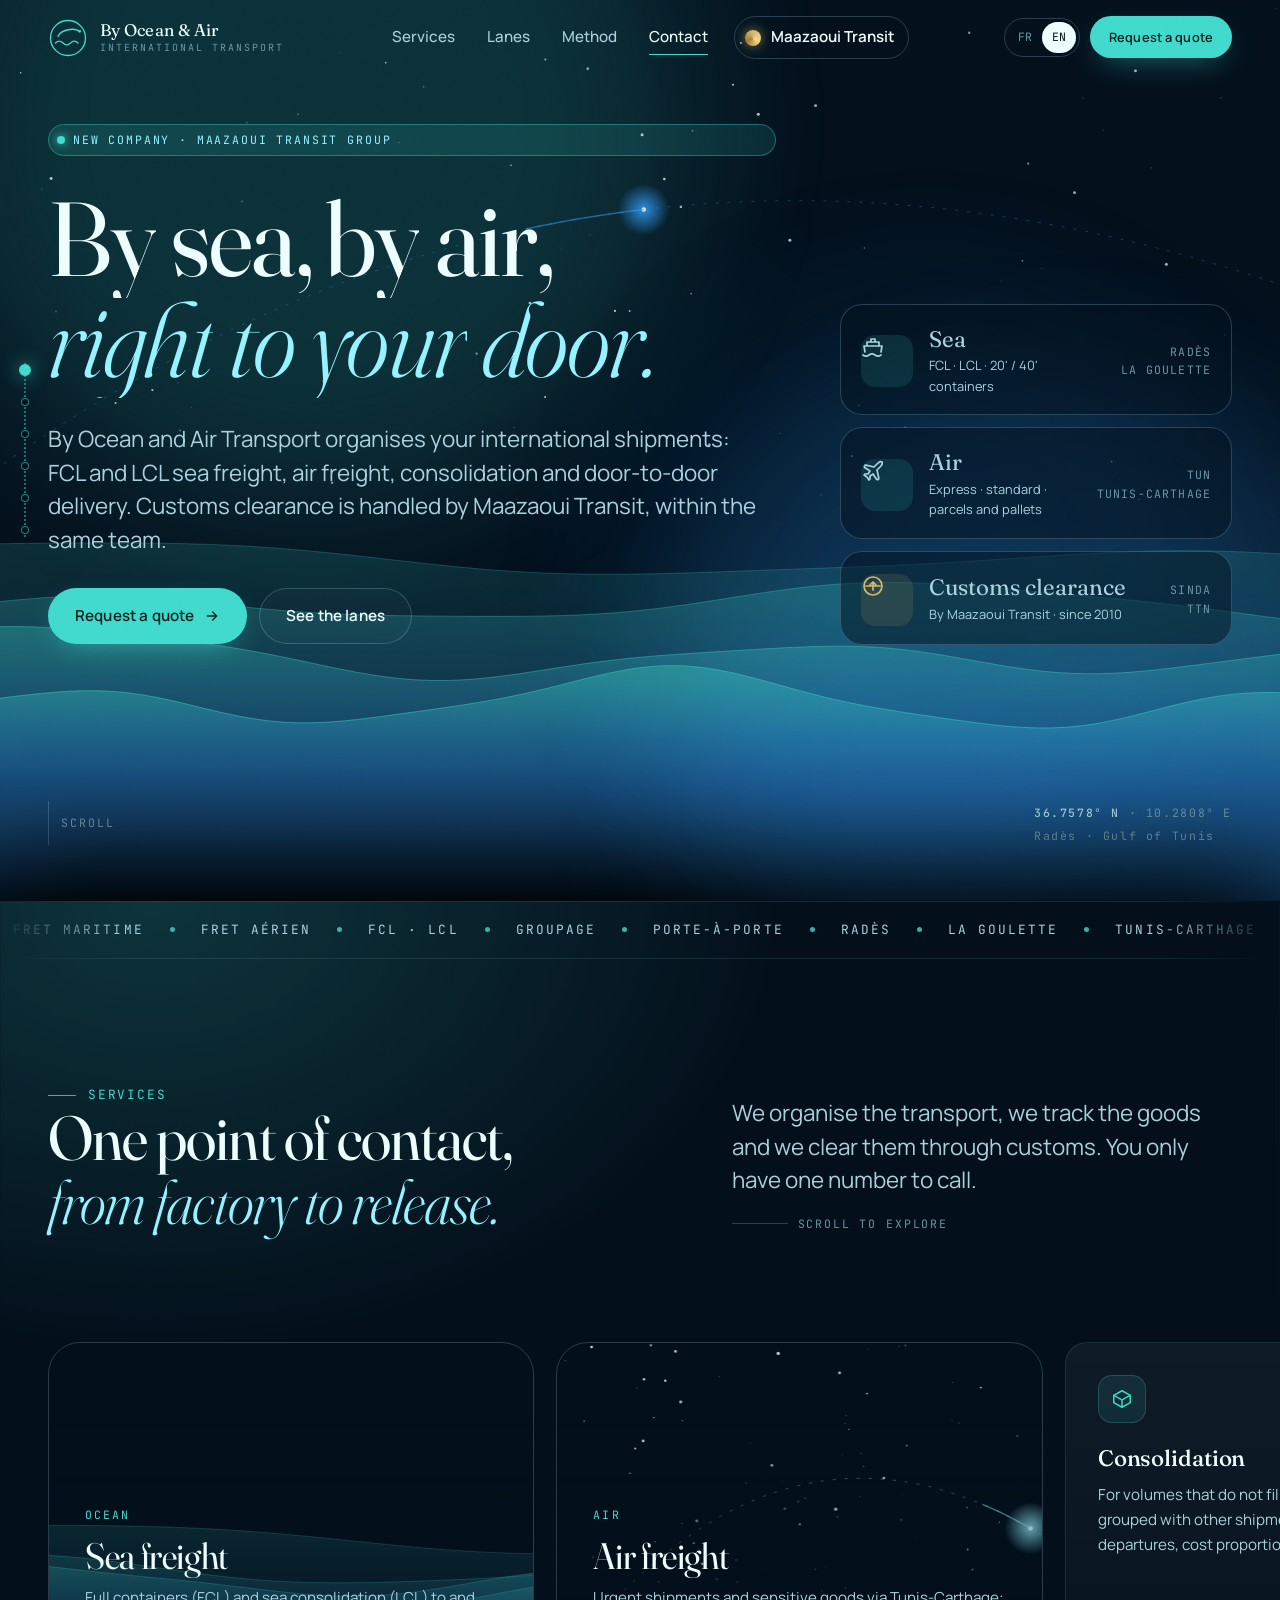
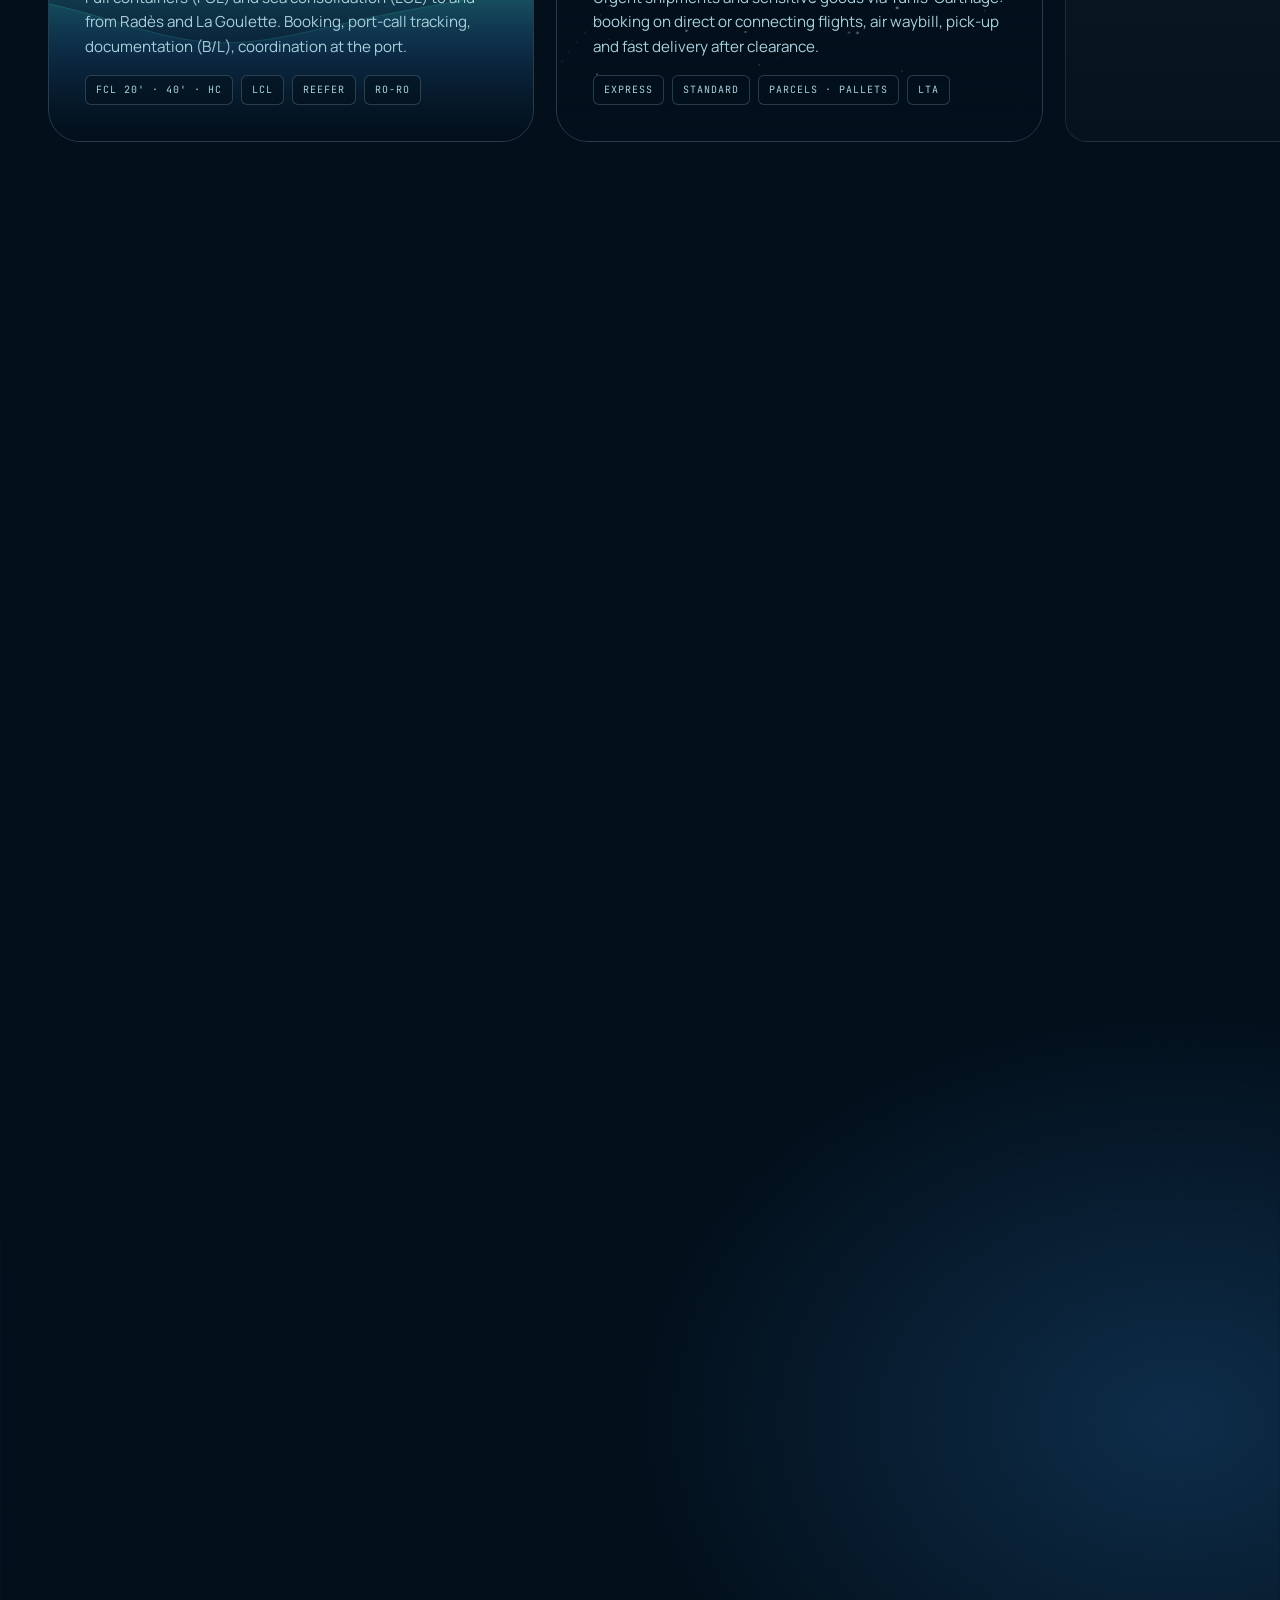
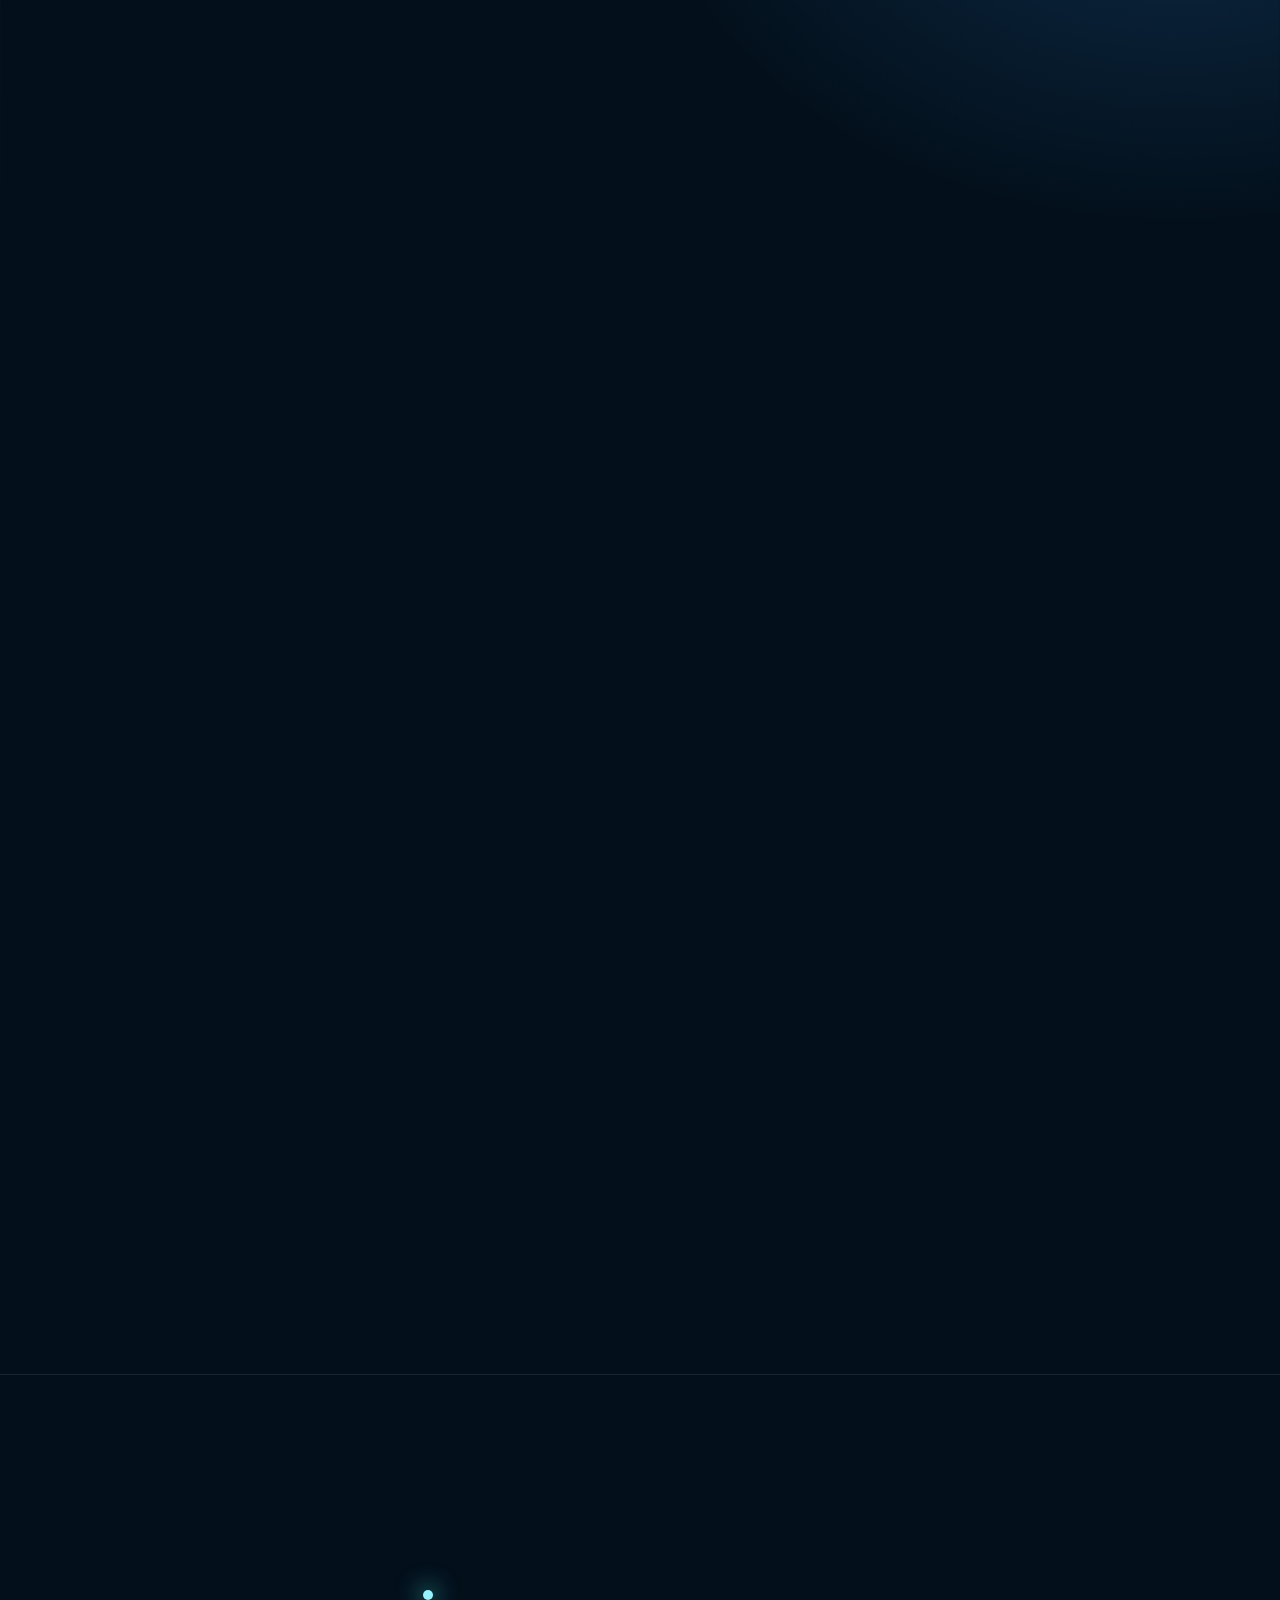
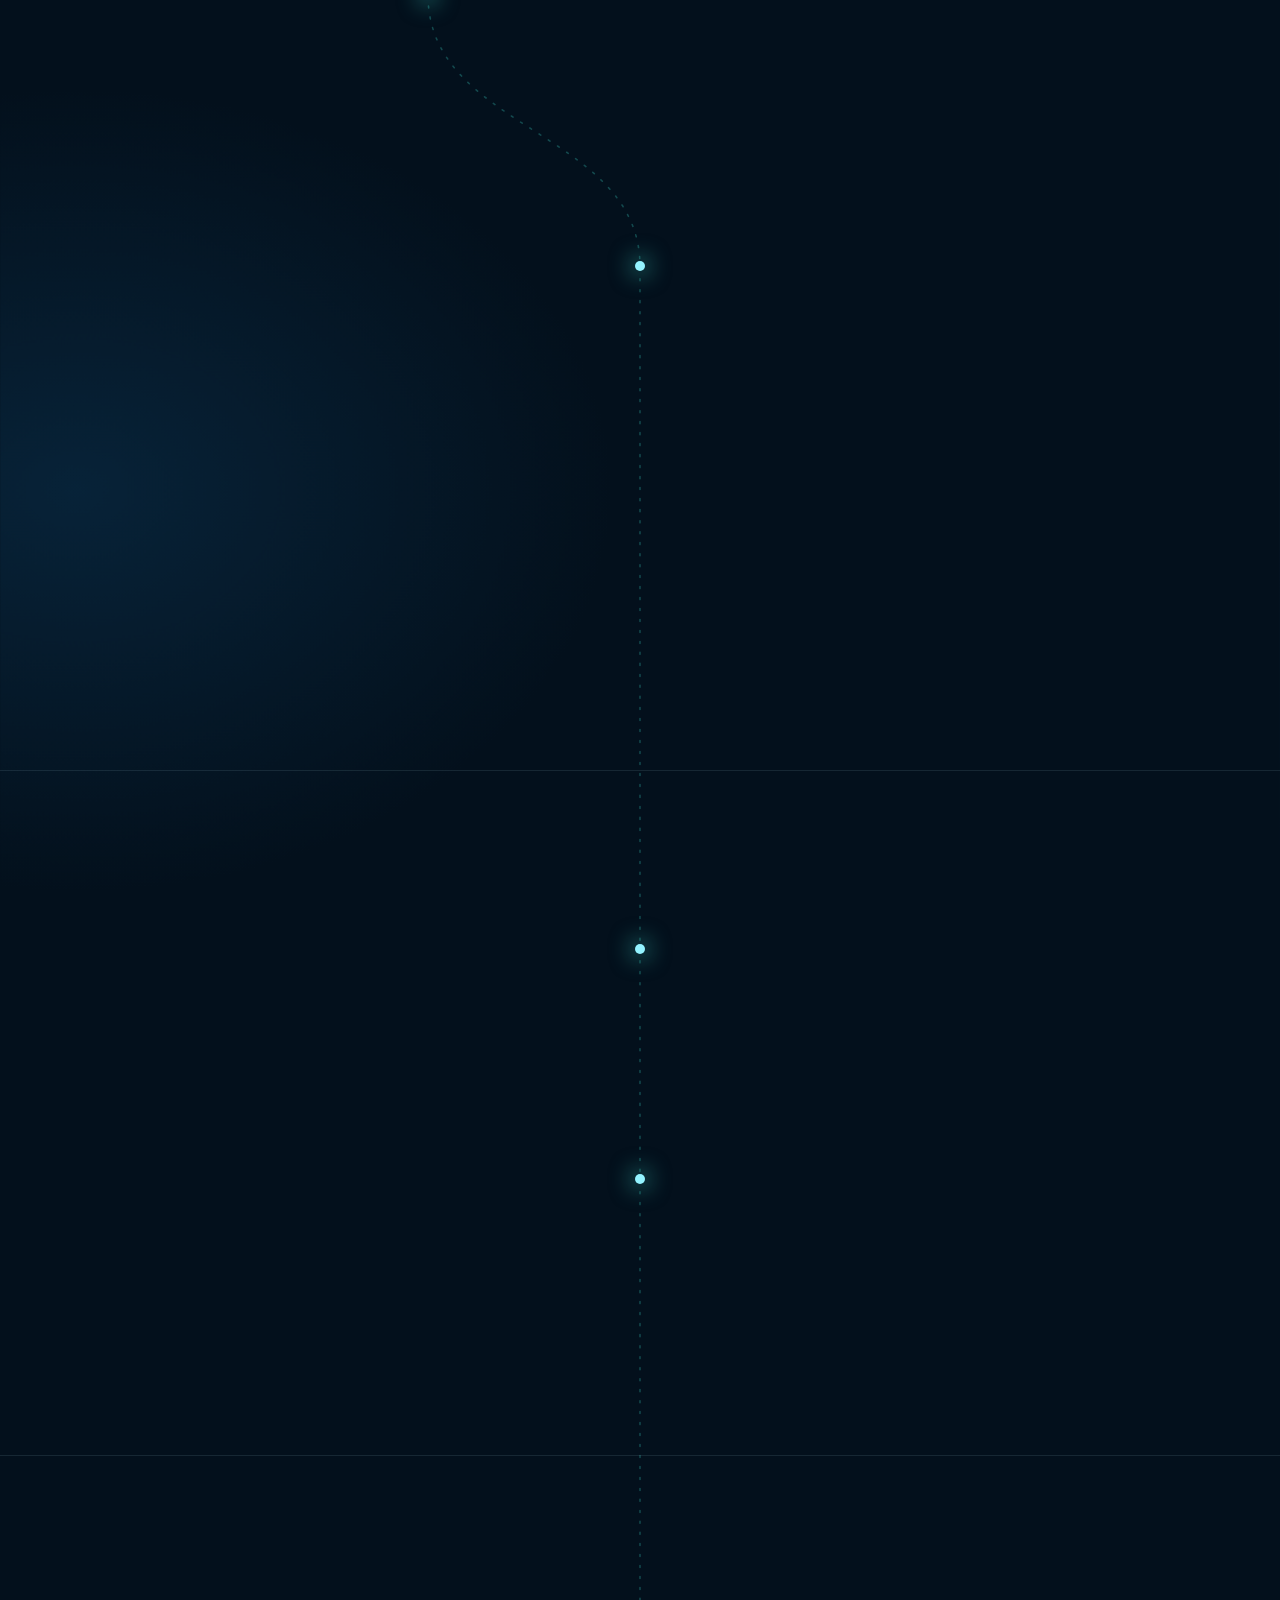
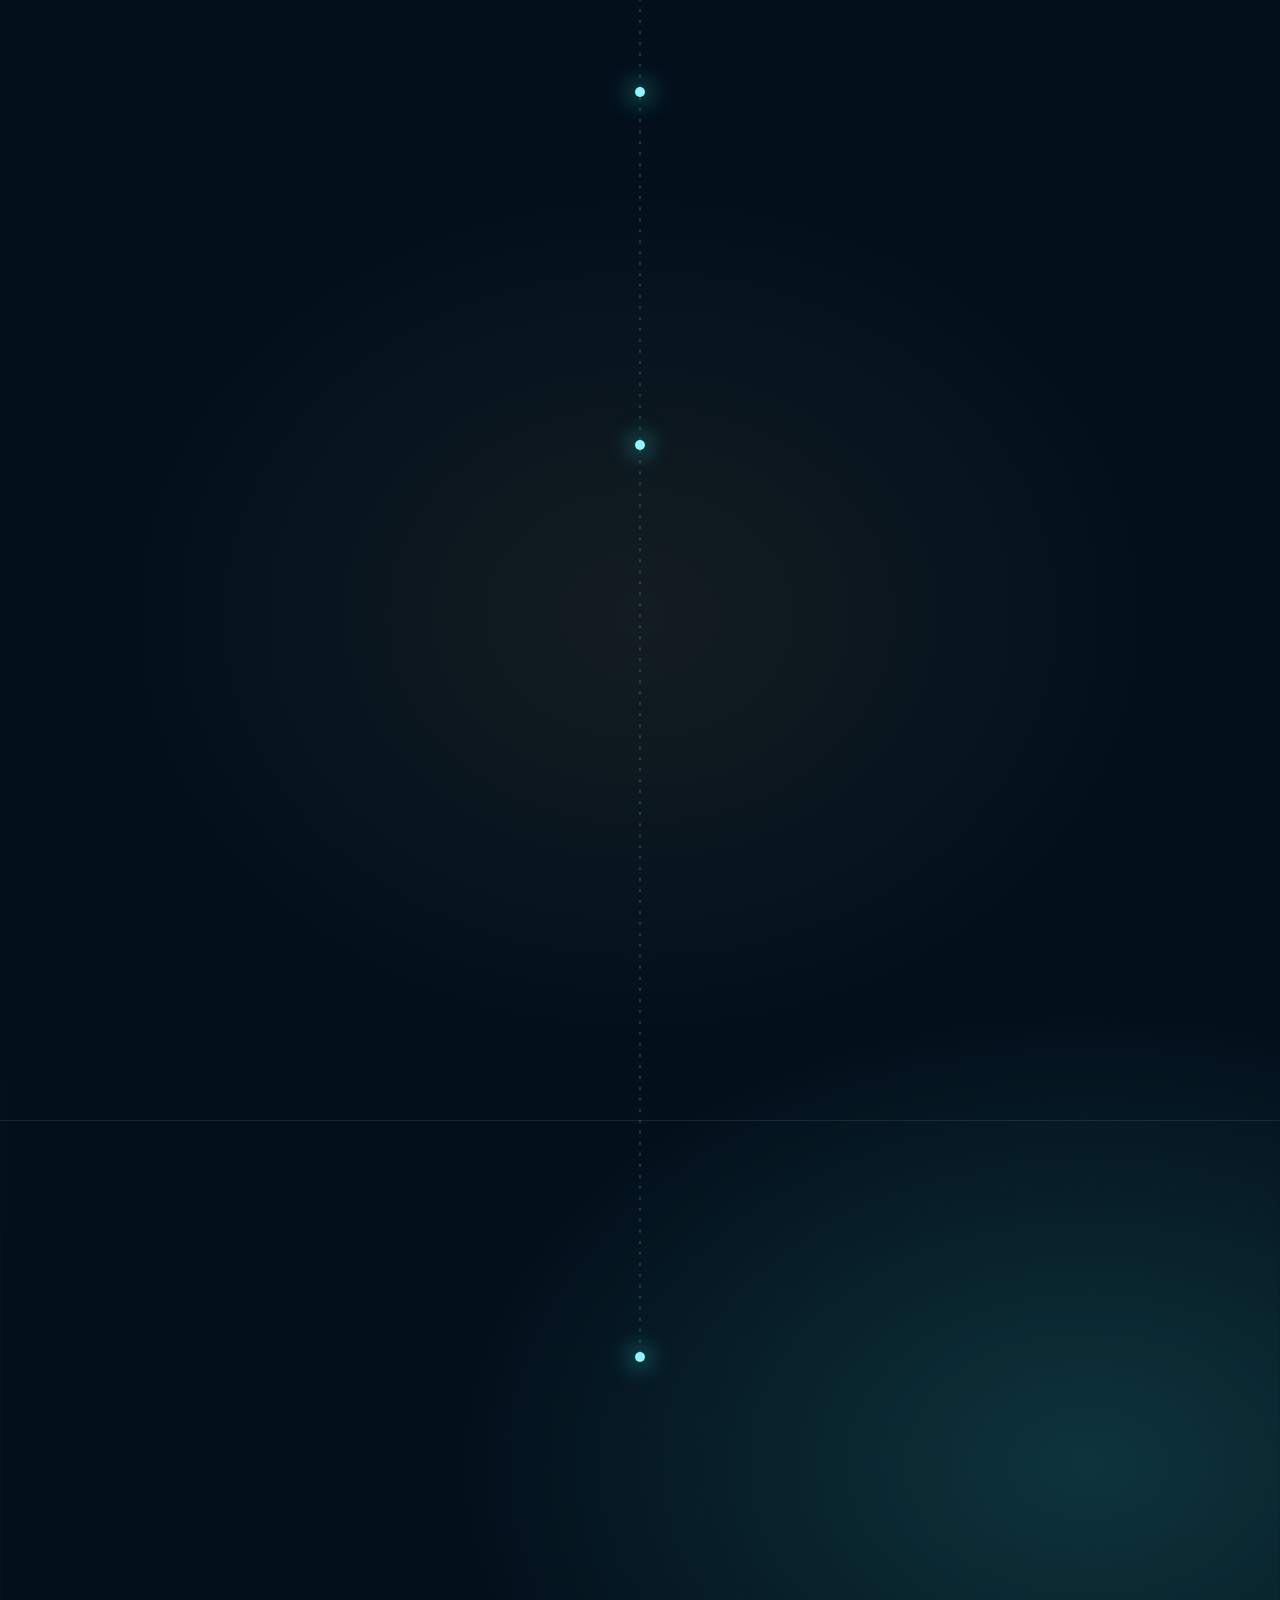
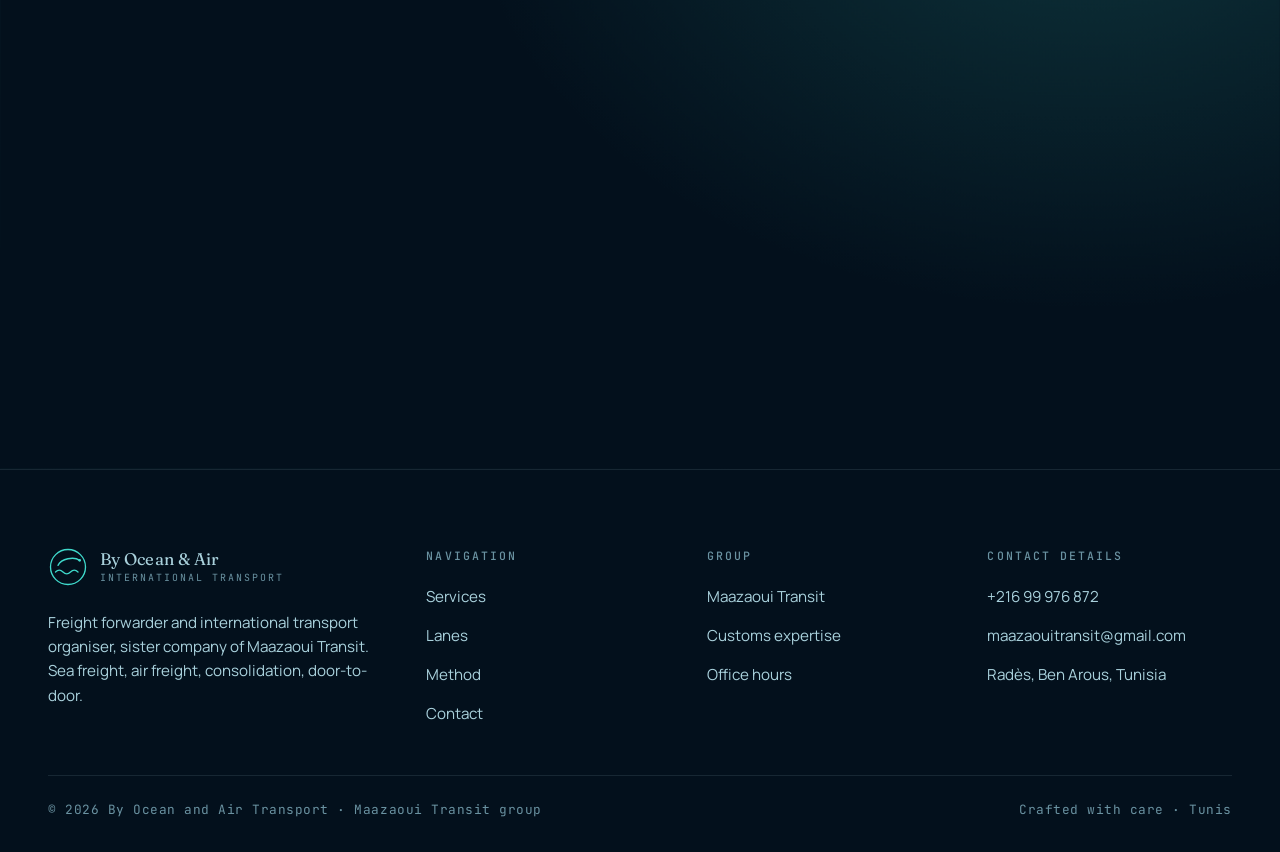
==== commit 157bfe2b: "Plongée renforcée : courant radial en profondeur, chemin pointillé, hero plus franc - Champ : avec l" ====
--- a/transport.html
+++ b/transport.html
@@ -185,6 +185,7 @@
 
     <div class="curtain">
     <div class="tint-veil" aria-hidden="true"></div>
+    <svg class="journey" aria-hidden="true"><path class="journey-dots" d=""/><path class="journey-done" d=""/></svg>
     <!-- ========================================================= Marquee -->
     <div class="marquee" aria-hidden="true">
       <div class="marquee-track">
--- a/assets/css/components.css
+++ b/assets/css/components.css
@@ -1288,6 +1288,11 @@
   pointer-events: none;
 }
 
+.portal.is-offscreen .portal-ring,
+.portal.is-offscreen .portal-text {
+  animation-play-state: paused;
+}
+
 .portal-text text {
   font-family: var(--font-mono);
   font-size: 3.1px;
@@ -1625,15 +1630,16 @@
   content: "";
   position: absolute;
   left: 0;
-  top: -100%;
+  top: 0;
   width: 100%;
   height: 100%;
   background: var(--accent);
-  animation: scroll-drop 2.2s var(--ease-in-out) infinite;
+  transform: translateY(-100%);
+  animation: scroll-drop 2.2s var(--ease-in-out) infinite; /* transform : pas de mise en page */
 }
 
 @keyframes scroll-drop {
   to {
-    top: 100%;
-  }
-}
+    transform: translateY(100%);
+  }
+}
--- a/assets/css/scroll.css
+++ b/assets/css/scroll.css
@@ -284,6 +284,55 @@
   display: none;
 }
 
+/* ------------------------------------------------- Chemin pointillé */
+.journey {
+  position: absolute;
+  top: 0;
+  left: 0;
+  width: 100%;
+  height: 100%;
+  z-index: 0;
+  pointer-events: none;
+  overflow: visible;
+}
+
+html:not(.fx) .journey {
+  display: none;
+}
+
+.journey path {
+  fill: none;
+  stroke-linecap: round;
+  stroke-linejoin: round;
+}
+
+.journey-dots {
+  stroke: rgba(var(--accent-rgb), 0.28);
+  stroke-width: 1.6;
+  stroke-dasharray: 2 9;
+}
+
+/* Partie parcourue : les mêmes pointillés, allumés (clip-path piloté par le défilement) */
+.journey-done {
+  stroke: var(--accent-2);
+  stroke-width: 1.6;
+  stroke-dasharray: 2 9;
+  opacity: 0.7;
+  clip-path: inset(0 0 100% 0);
+}
+
+@media (max-width: 760px) {
+  .journey-dots {
+    stroke: rgba(var(--accent-rgb), 0.2);
+    stroke-width: 1.4;
+  }
+
+  .journey-done {
+    stroke-width: 1.4;
+    opacity: 0.5;
+  }
+}
+
 /* ------------------------------------------------- Éclosion depuis un point */
 html.fx [data-bloom] {
   opacity: 0;
@@ -322,6 +371,10 @@
   display: none;
 }
 
+.seed.is-done {
+  animation: none; /* bloc éclos : plus rien à signaler, la page peut être au repos */
+}
+
 @keyframes seed-pulse {
   0% {
     box-shadow: 0 0 0 0 rgba(var(--accent-rgb), 0.55), 0 0 22px 4px rgba(var(--accent-rgb), 0.55);
@@ -336,8 +389,9 @@
 
 /* ------------------------------------------------------- Rail de parcours */
 .rail {
+  /* Le rail n'intercepte rien : seuls les points (nœuds 14×14) sont cliquables. */
   position: fixed;
-  left: 22px;
+  left: 18px;
   top: 50%;
   transform: translateY(-50%);
   z-index: 95;
@@ -345,23 +399,35 @@
   flex-direction: column;
   align-items: flex-start;
   gap: 18px;
-  padding-left: 18px;
+  width: 14px;
+  pointer-events: none;
+}
+
+.rail::after {
+  /* Pointillé jaune, centré sous les points */
+  content: "";
+  position: absolute;
+  left: 6px;
+  top: 0;
+  bottom: 0;
+  width: 0;
   border-left: 2px dotted rgba(var(--accent-rgb), 0.45);
-}
-
-.rail::before {
-  /* Progression : la partie parcourue du pointillé devient pleine et dorée */
-  content: "";
-  position: absolute;
-  left: -2px;
+  z-index: -1;
+}
+
+.rail > .rail-fill {
+  /* Progression : la partie parcourue devient pleine et dorée (transform inline, élément sans descendant) */
+  position: absolute;
+  left: 6px;
   top: 0;
   width: 2px;
   height: 100%;
   background: var(--accent);
   box-shadow: 0 0 10px rgba(var(--accent-rgb), 0.7);
   transform-origin: top;
-  transform: scaleY(var(--scroll-p, 0));
+  transform: scaleY(0);
   will-change: transform;
+  z-index: -1;
 }
 
 @media (min-width: 1180px) {
@@ -371,21 +437,22 @@
 }
 
 .rail-node {
-  /* La zone cliquable se limite au point : le libellé est hors flux, à droite */
+  /* La boîte focalisable et cliquable EST le point */
   position: relative;
-  display: flex;
-  align-items: center;
+  display: grid;
+  place-items: center;
   width: 14px;
   height: 14px;
   color: var(--text-3);
   text-decoration: none;
+  pointer-events: auto;
+  border-radius: 50%;
 }
 
 .rail-node::before {
   content: "";
   width: 8px;
   height: 8px;
-  margin-left: -23px;
   border-radius: 50%;
   background: var(--bg);
   border: 1.5px solid rgba(var(--accent-rgb), 0.55);
@@ -412,8 +479,8 @@
   pointer-events: none;
 }
 
-/* Les libellés n'apparaissent qu'à la demande (survol du rail, clavier) : ils ne recouvrent jamais le contenu. */
-.rail:hover .rail-node span,
+/* Les libellés n'apparaissent qu'à la demande (survol d'un point, clavier) : ils ne recouvrent jamais le contenu. */
+.rail-node:hover span,
 .rail:focus-within .rail-node span,
 .rail-node:focus-visible span {
   visibility: visible;
@@ -436,3 +503,8 @@
 .rail-node:hover::before {
   border-color: var(--accent);
 }
+
+.rail-node:focus-visible {
+  outline: 2px solid var(--accent);
+  outline-offset: 2px;
+}
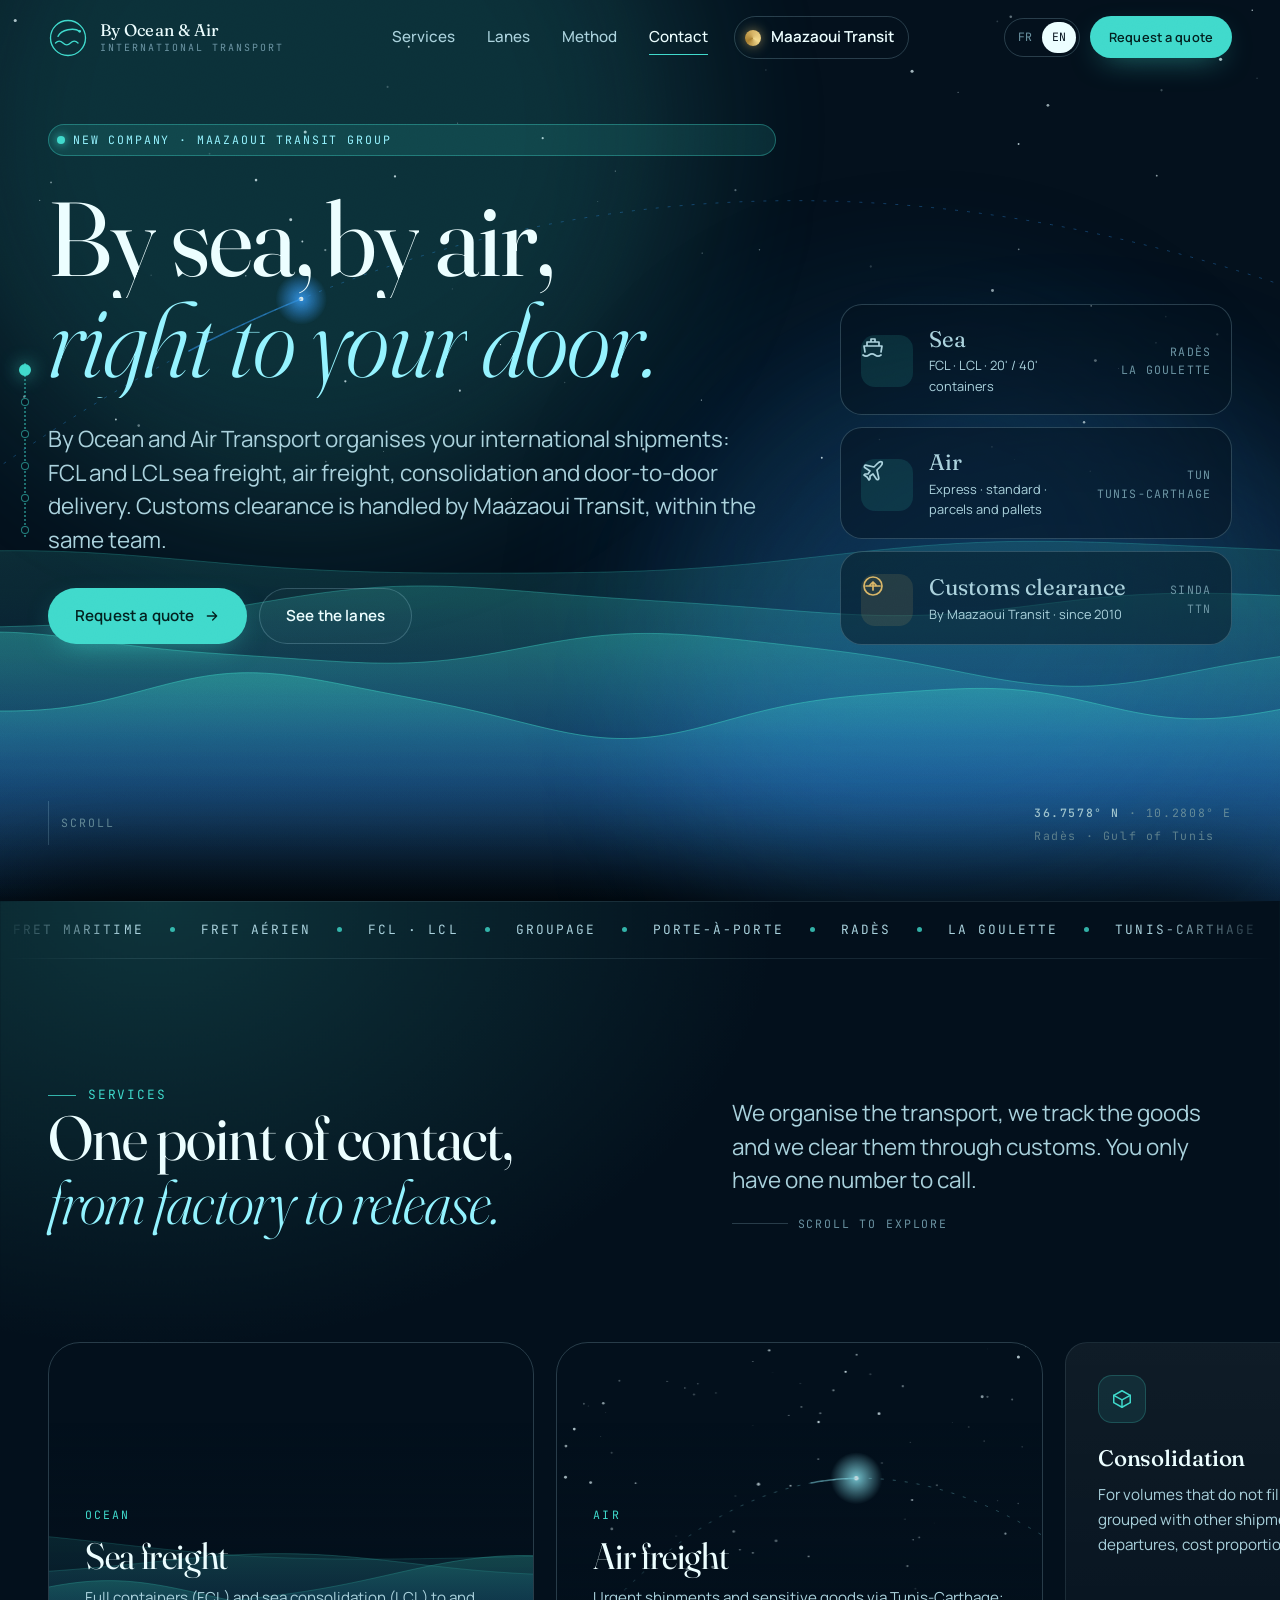
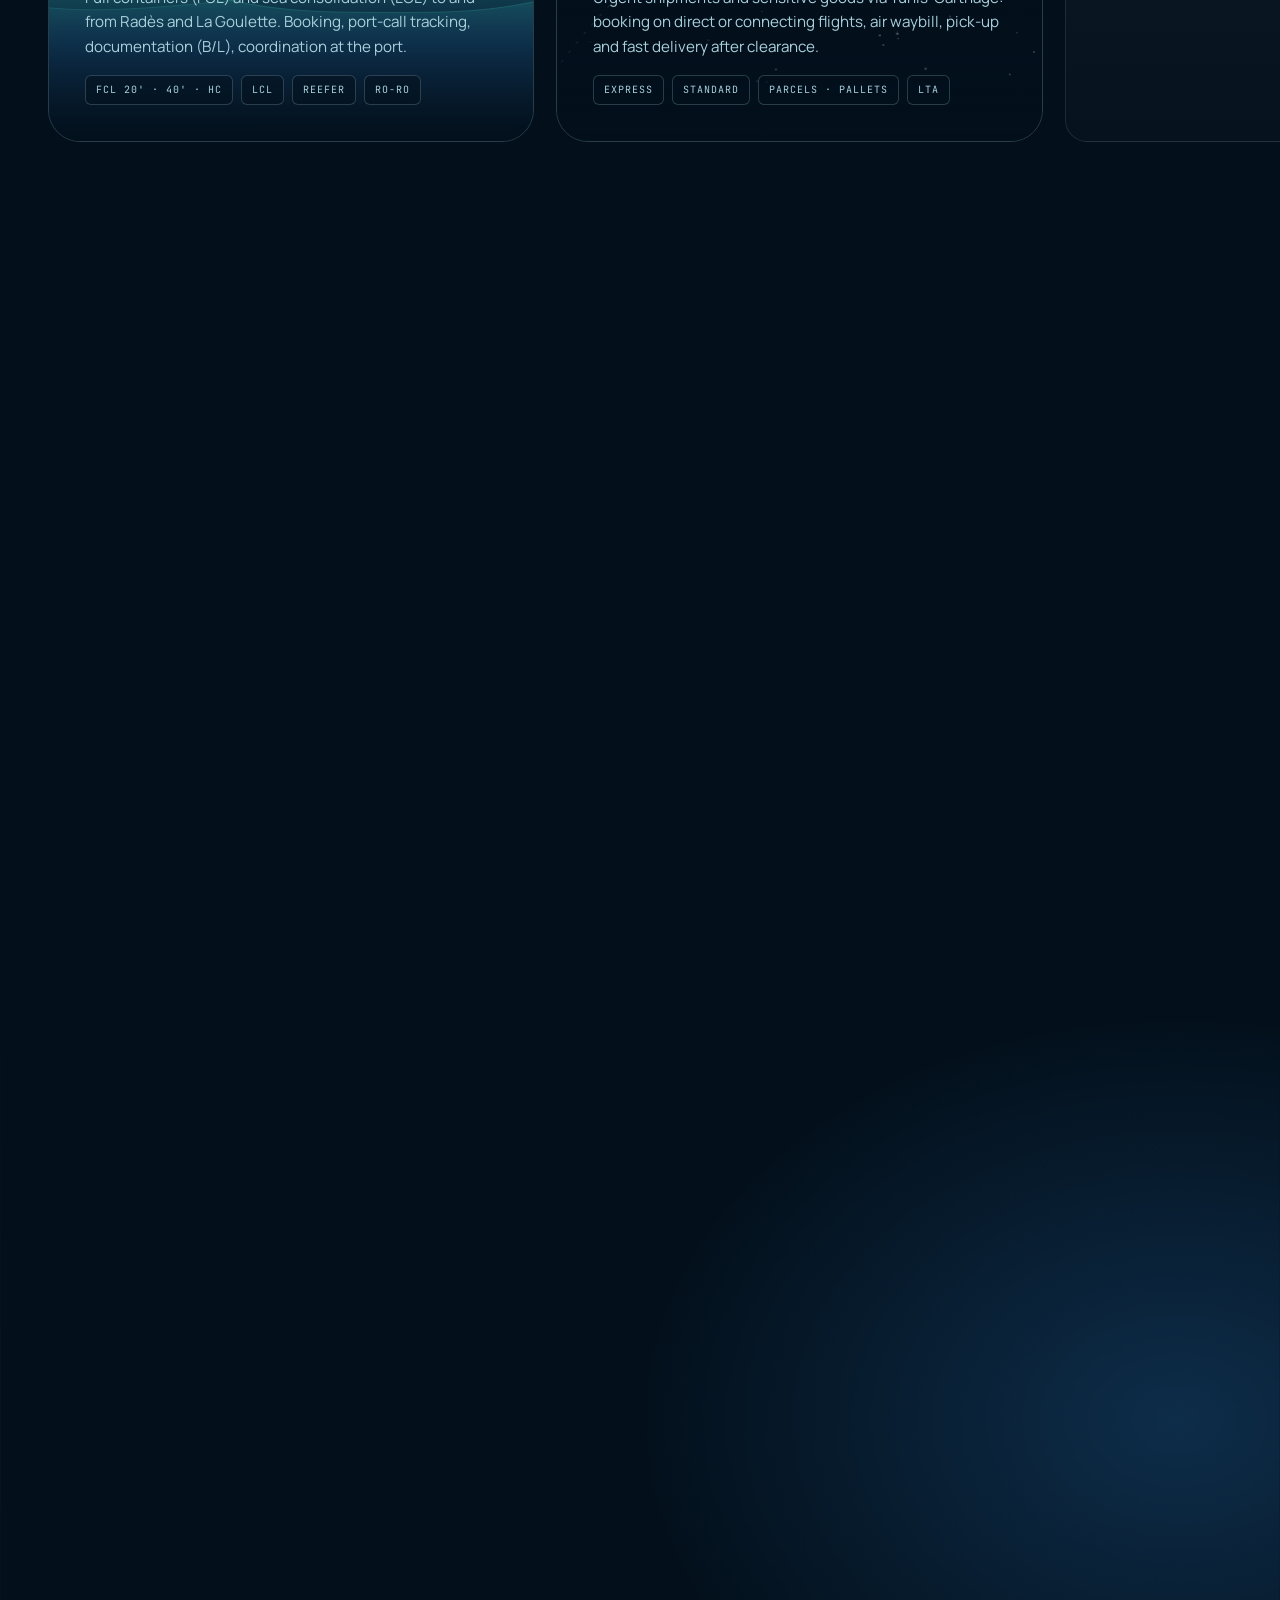
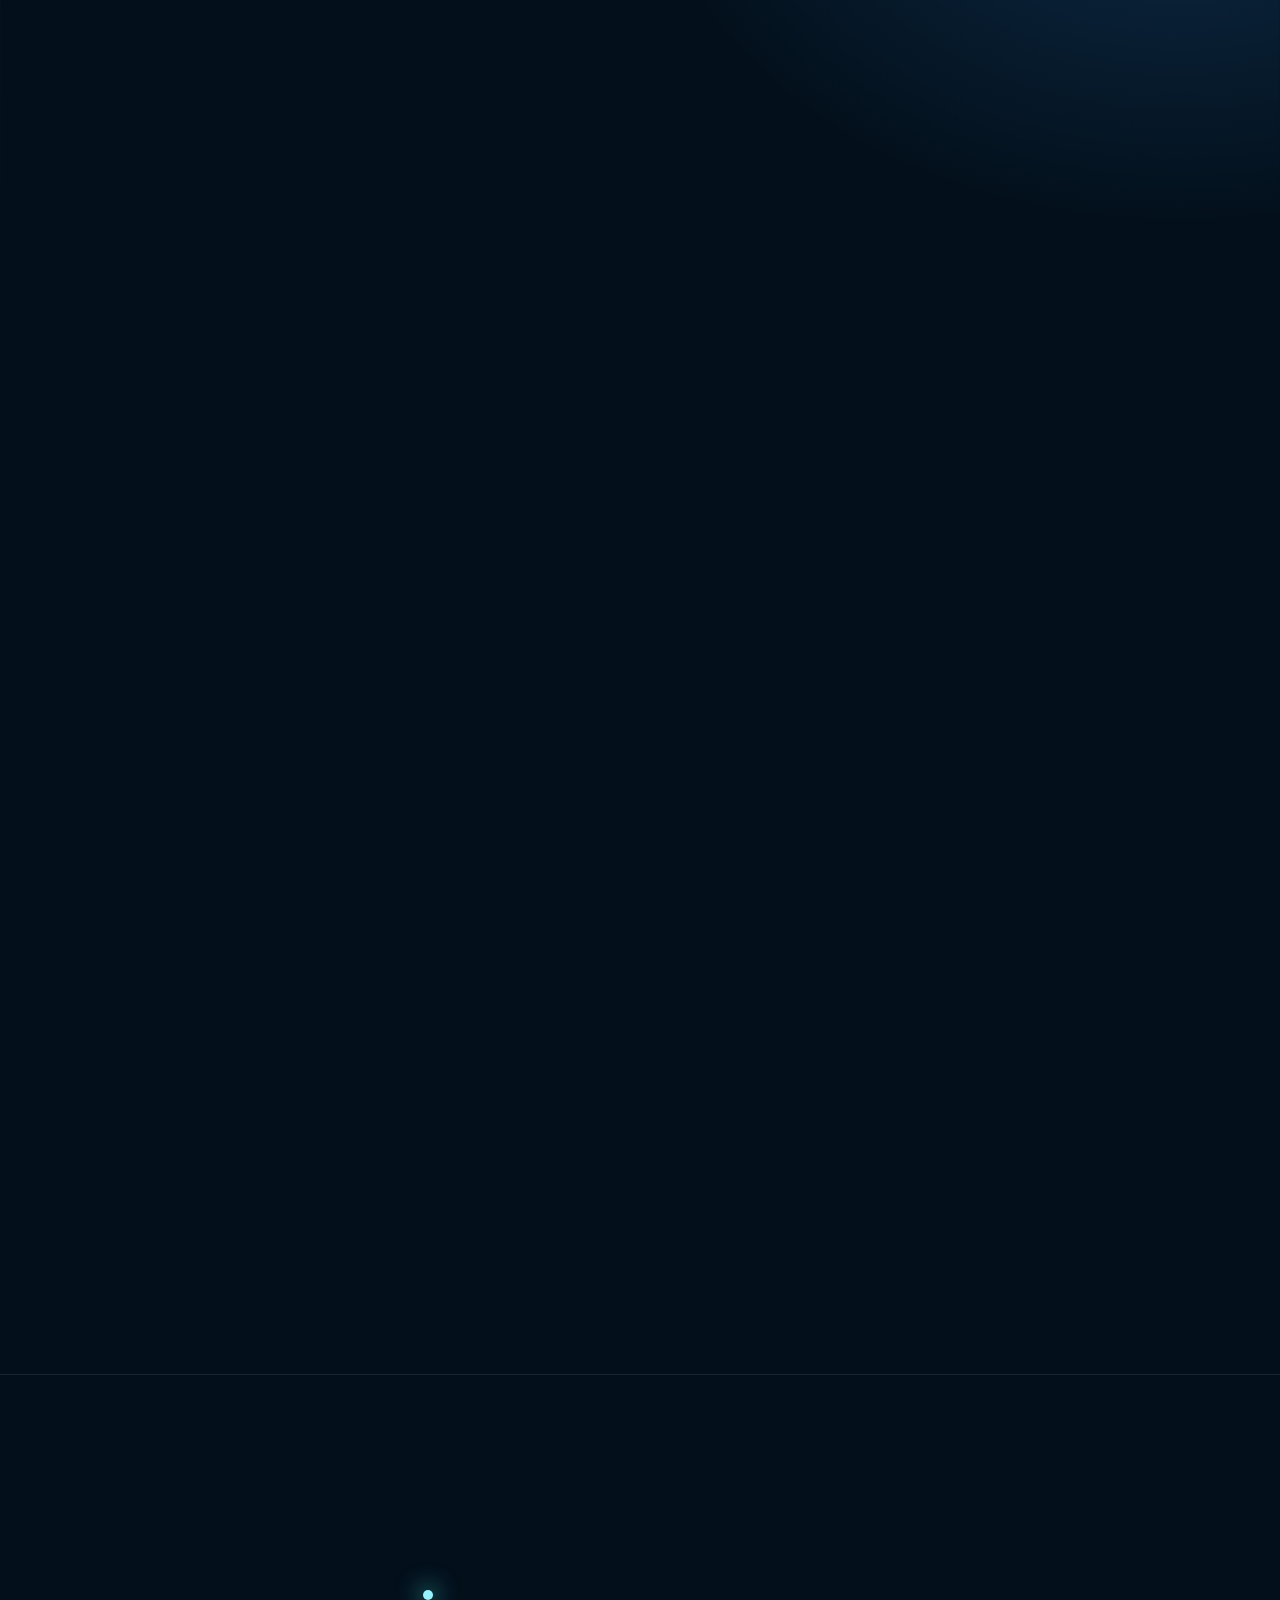
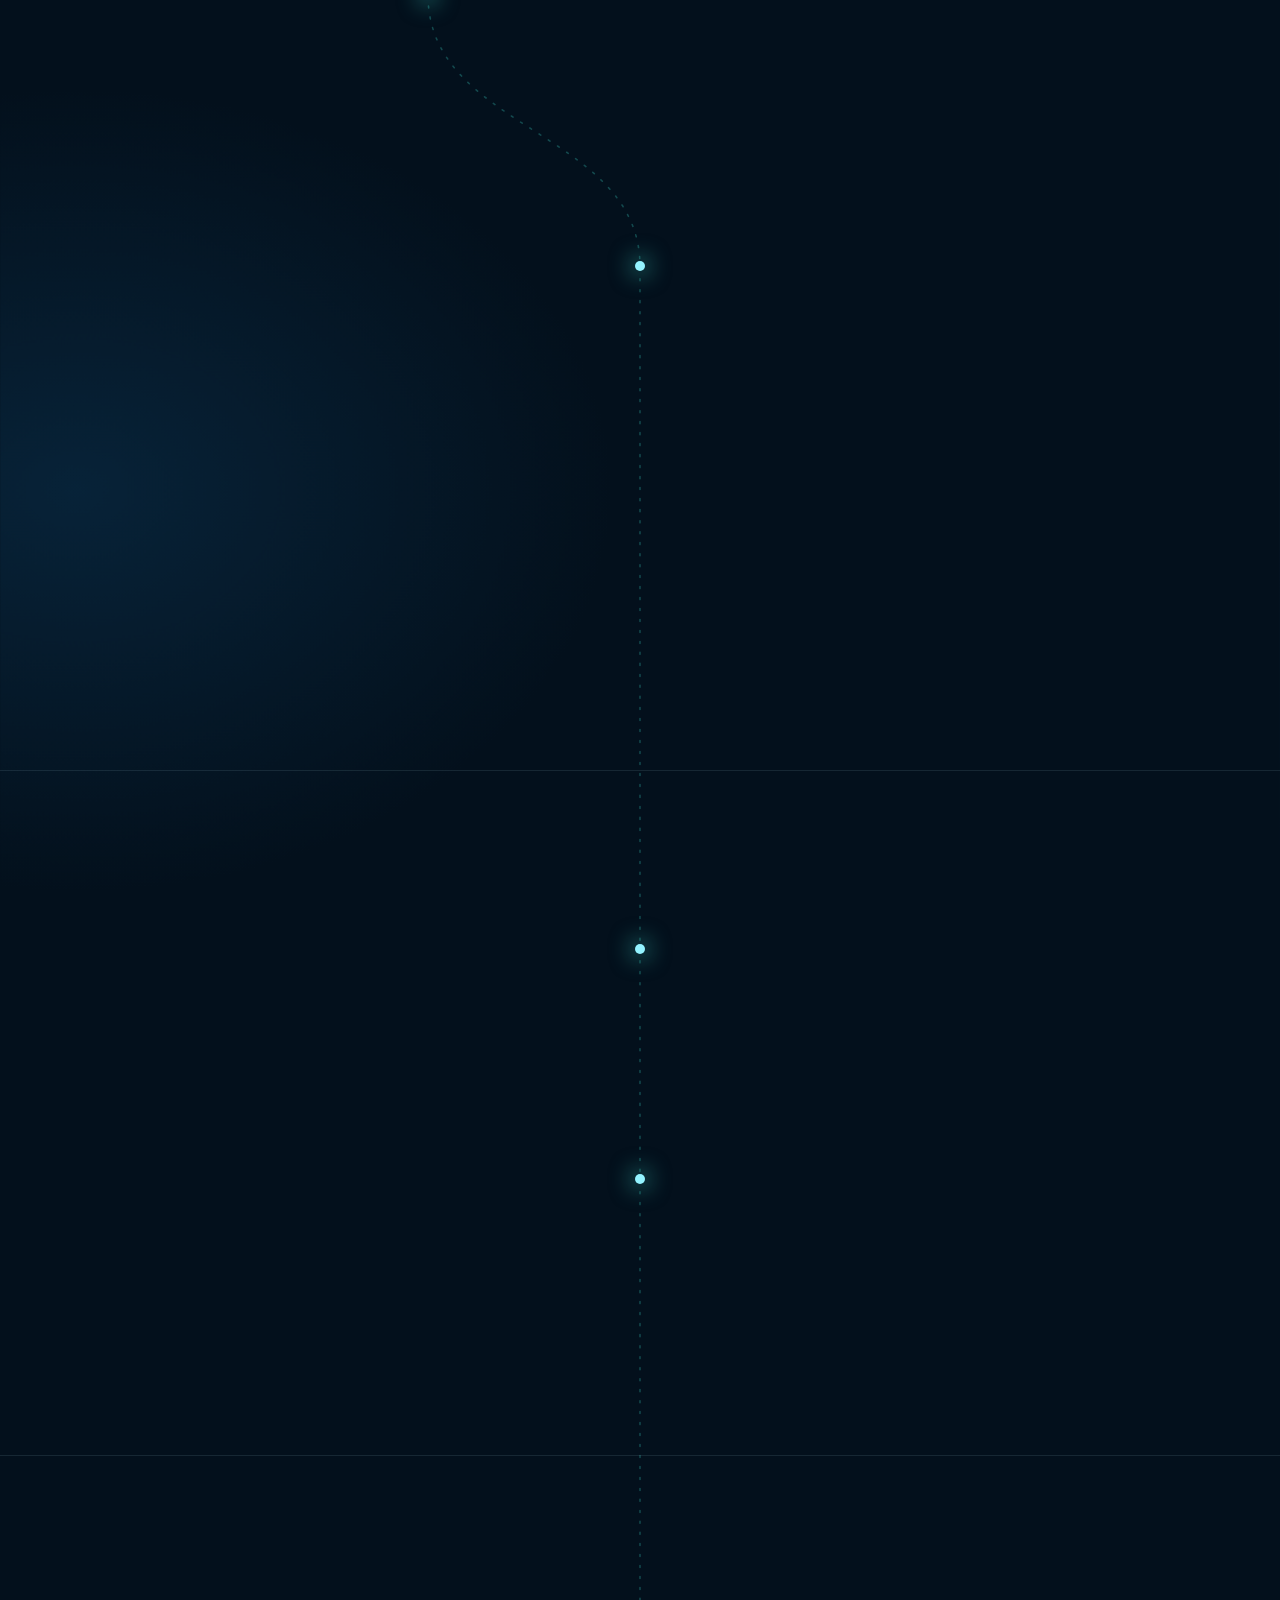
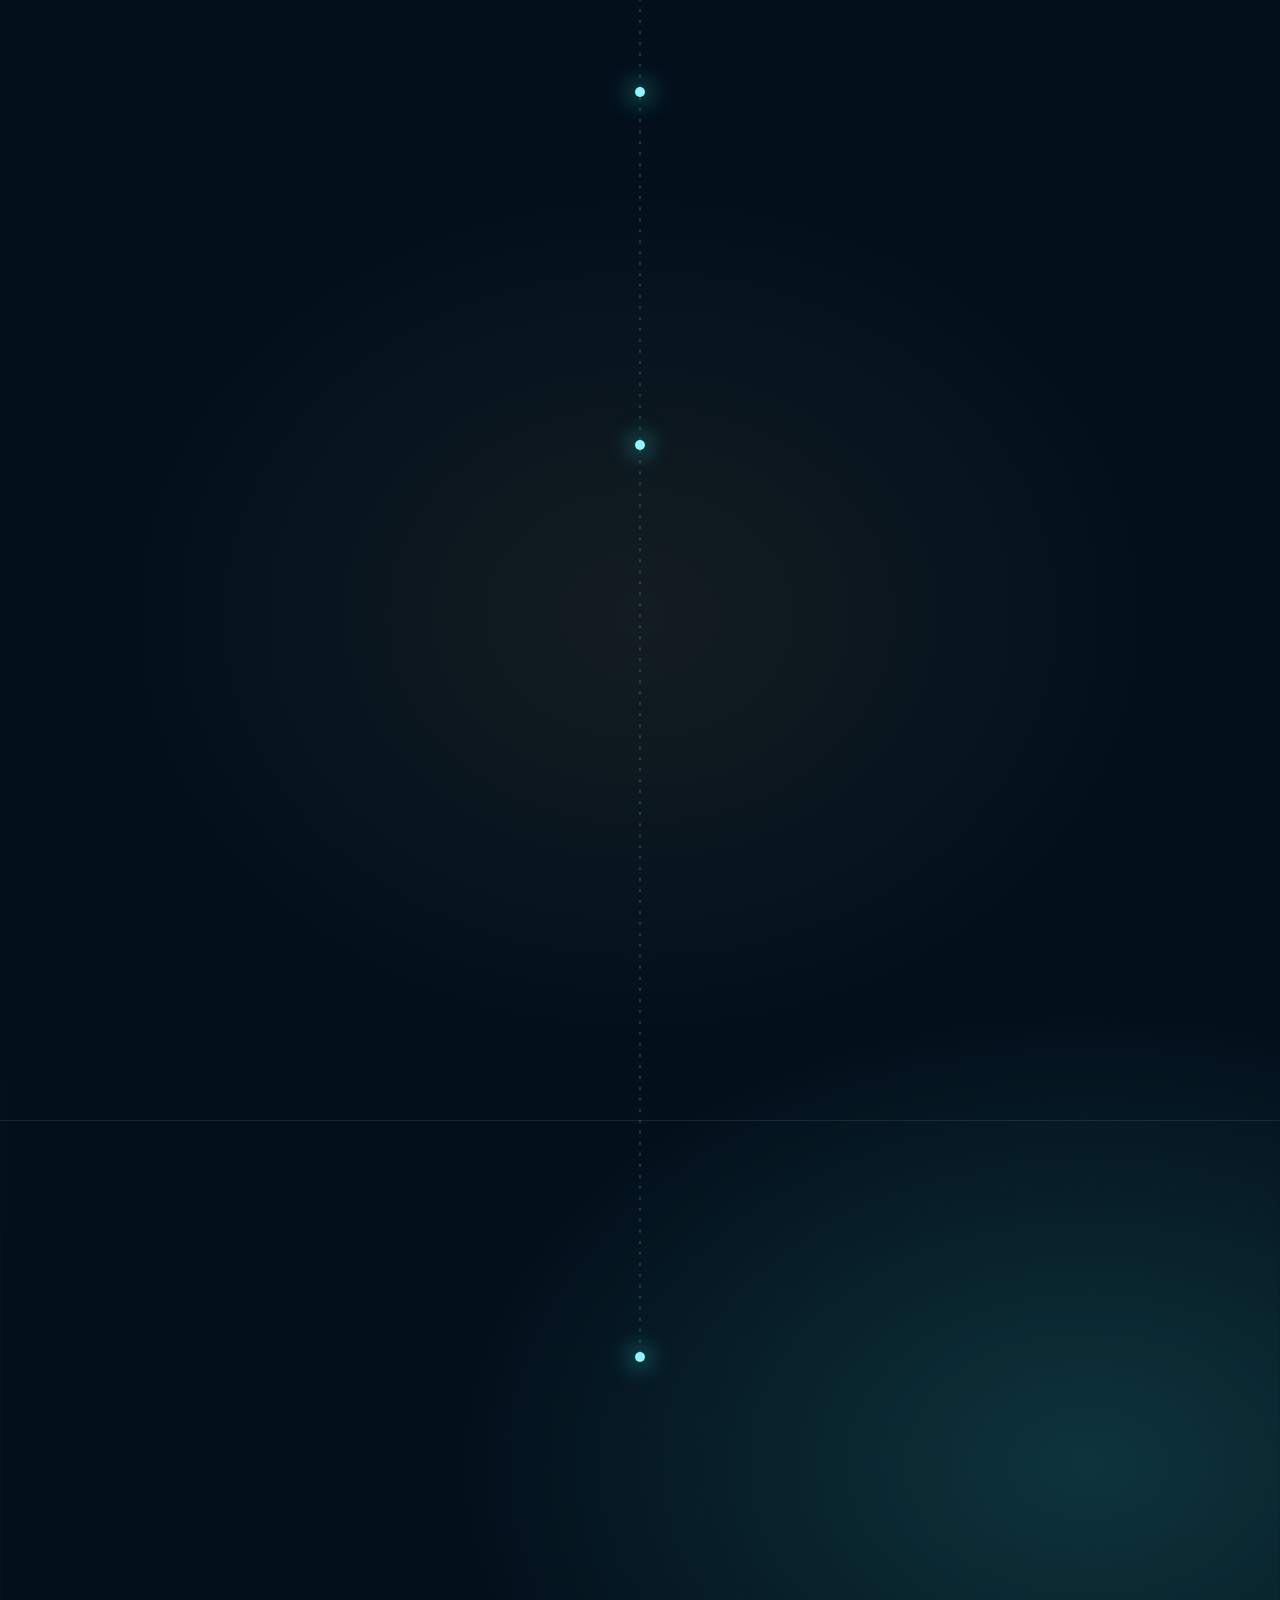
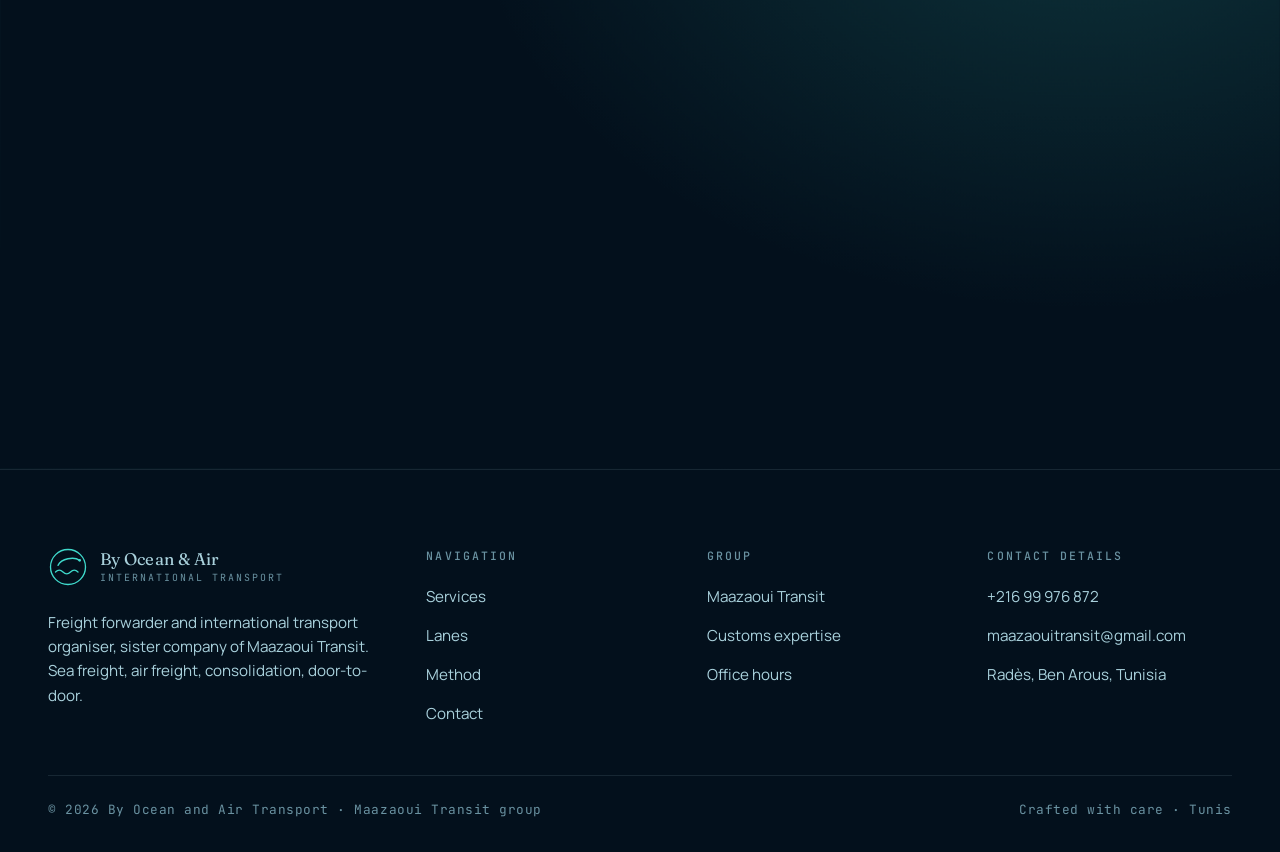
==== commit 7ae4c239: "Diagnostic à distance (?diag=1), anti-cache au déploiement, journal d'erreurs - index.html?diag=1 ch" ====
--- a/transport.html
+++ b/transport.html
@@ -21,7 +21,10 @@
   <link rel="icon" type="image/svg+xml" href="assets/img/favicon-transport.svg">
   <link rel="manifest" href="manifest.webmanifest">
 
-  <script>(function(){try{if(sessionStorage.getItem("mz:veil"))document.documentElement.classList.add("veil-in")}catch(e){}})();</script>
+  <meta name="mz-build" content="dev">
+  <script>(function(){try{if(sessionStorage.getItem("mz:veil"))document.documentElement.classList.add("veil-in")}catch(e){}
+  /* Journal d'erreurs lisible par diag.html (diagnostic à distance). */
+  var E=window.__mzErrors=[];window.addEventListener("error",function(e){E.push({m:String(e.message||e),s:String(e.filename||"").split("/").pop(),l:e.lineno||0})});window.addEventListener("unhandledrejection",function(e){E.push({m:"promise: "+String(e.reason&&e.reason.message||e.reason),s:"",l:0})})})();</script>
 
   <link rel="preconnect" href="https://fonts.googleapis.com">
   <link rel="preconnect" href="https://fonts.gstatic.com" crossorigin>
--- a/assets/css/scroll.css
+++ b/assets/css/scroll.css
@@ -312,13 +312,15 @@
   stroke-dasharray: 2 9;
 }
 
-/* Partie parcourue : les mêmes pointillés, allumés (clip-path piloté par le défilement) */
+/* Partie parcourue : les mêmes pointillés, allumés. Un tracé par segment, créé par le
+   script ; le segment en cours est rogné par le <clipPath> #journey-clip (rectangle piloté
+   par le défilement), les segments passés sont entiers, les suivants masqués. */
 .journey-done {
   stroke: var(--accent-2);
   stroke-width: 1.6;
   stroke-dasharray: 2 9;
   opacity: 0.7;
-  clip-path: inset(0 0 100% 0);
+  visibility: hidden;
 }
 
 @media (max-width: 760px) {
@@ -326,11 +328,8 @@
     stroke: rgba(var(--accent-rgb), 0.2);
     stroke-width: 1.4;
   }
-
-  .journey-done {
-    stroke-width: 1.4;
-    opacity: 0.5;
-  }
+  /* .journey-done garde 1,6 px et 0,7 : sur mobile le champ est plus dense, le contraste
+     allumé/éteint doit rester lisible. */
 }
 
 /* ------------------------------------------------- Éclosion depuis un point */
@@ -359,11 +358,24 @@
   margin: -5px 0 0 -5px;
   border-radius: 50%;
   background: var(--accent-2);
-  box-shadow: 0 0 0 0 rgba(var(--accent-rgb), 0.5), 0 0 22px 4px rgba(var(--accent-rgb), 0.55);
+  box-shadow: 0 0 22px 4px rgba(var(--accent-rgb), 0.55);
   pointer-events: none;
   z-index: 3;
   opacity: calc(1 - max(0, var(--sp, 0) - 0.3) / 0.5);
   transform: scale(calc(1 + max(0, var(--sp, 0) - 0.2) * 11));
+}
+
+/* Pulsation : un disque qui s'élargit et s'efface, animé en transform/opacity (compositeur)
+   plutôt qu'en box-shadow (recalcul de style + repeinture à chaque image, même au repos). */
+.seed::after {
+  content: "";
+  position: absolute;
+  inset: -2px;
+  border-radius: 50%;
+  background: rgba(var(--accent-rgb), 0.4);
+  opacity: 0;
+  transform: scale(1);
+  will-change: transform, opacity;
   animation: seed-pulse 2.4s ease-out infinite;
 }
 
@@ -371,19 +383,22 @@
   display: none;
 }
 
-.seed.is-done {
-  animation: none; /* bloc éclos : plus rien à signaler, la page peut être au repos */
+.seed.is-done::after {
+  display: none; /* bloc éclos : plus rien à signaler, la page peut être au repos */
 }
 
 @keyframes seed-pulse {
   0% {
-    box-shadow: 0 0 0 0 rgba(var(--accent-rgb), 0.55), 0 0 22px 4px rgba(var(--accent-rgb), 0.55);
+    transform: scale(1);
+    opacity: 0.6;
   }
   70% {
-    box-shadow: 0 0 0 16px rgba(var(--accent-rgb), 0), 0 0 22px 4px rgba(var(--accent-rgb), 0.55);
+    transform: scale(3.2);
+    opacity: 0;
   }
   100% {
-    box-shadow: 0 0 0 0 rgba(var(--accent-rgb), 0), 0 0 22px 4px rgba(var(--accent-rgb), 0.55);
+    transform: scale(3.2);
+    opacity: 0;
   }
 }
 
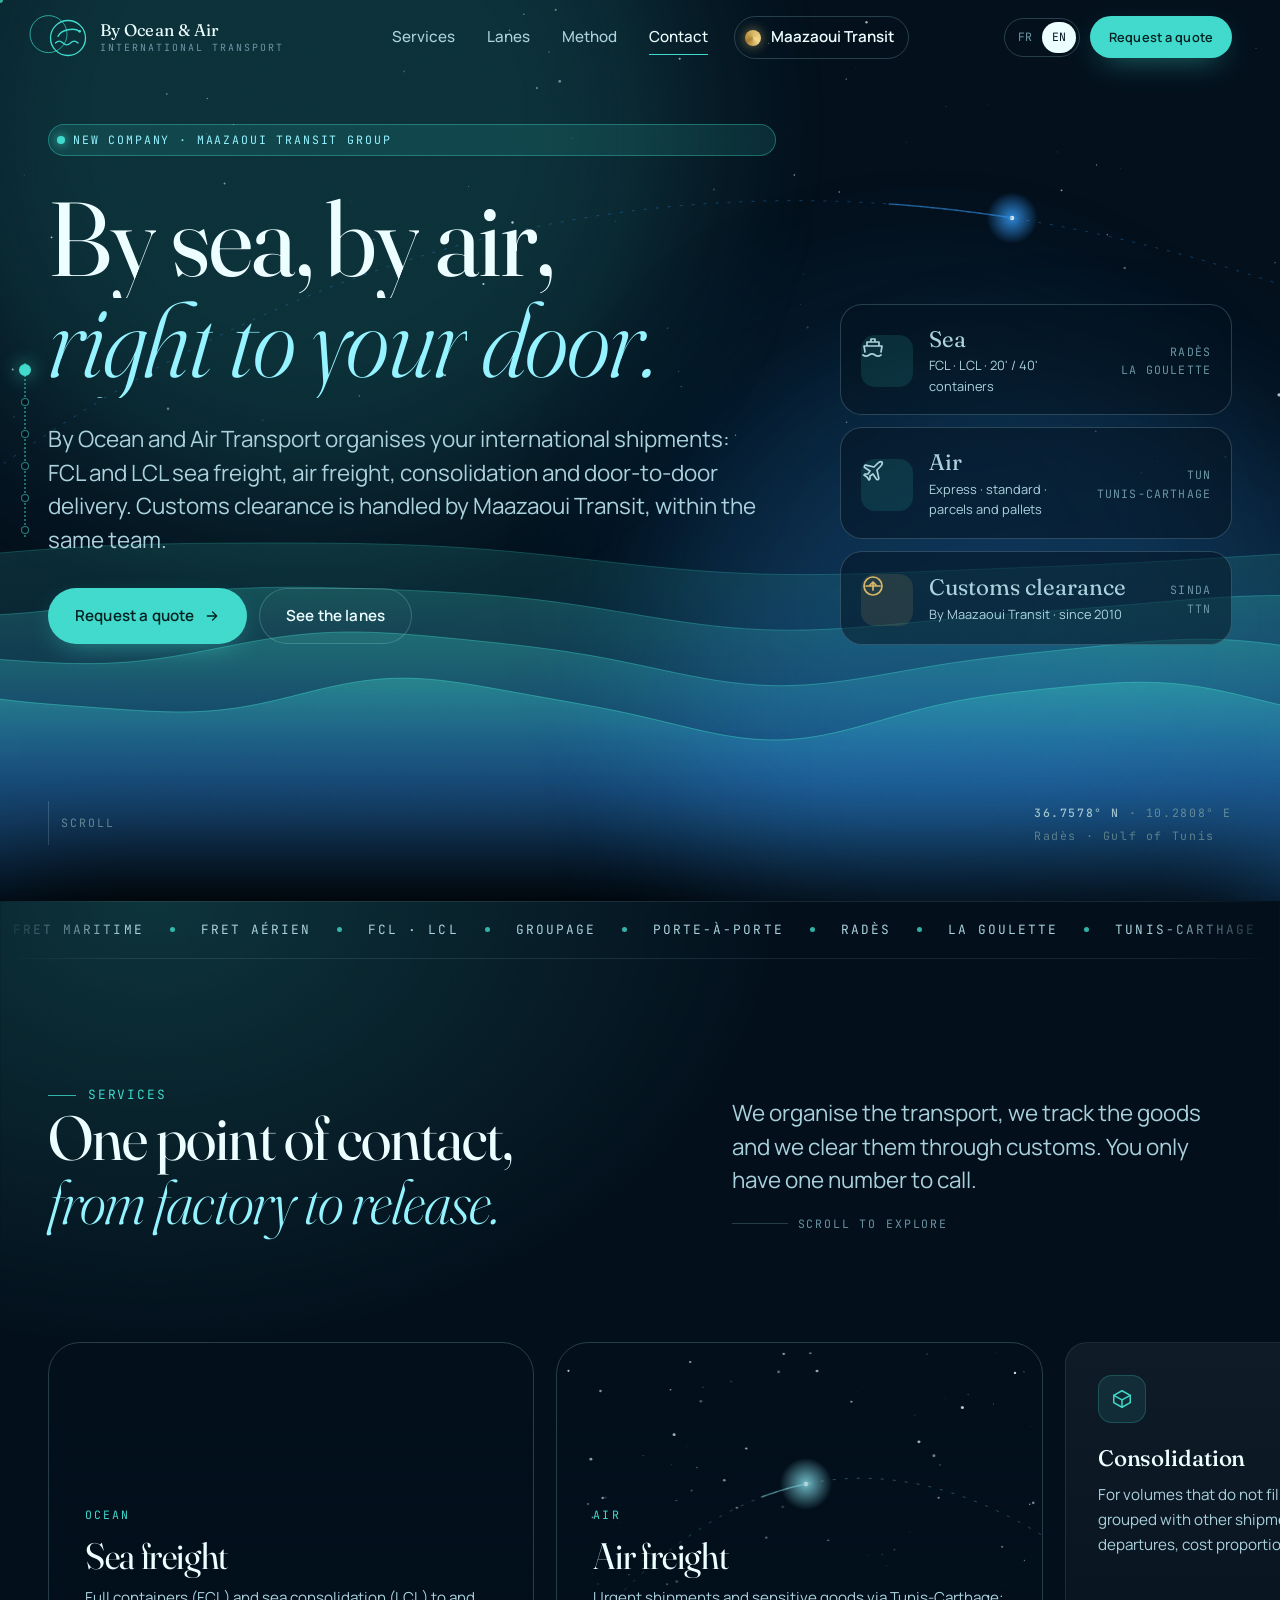
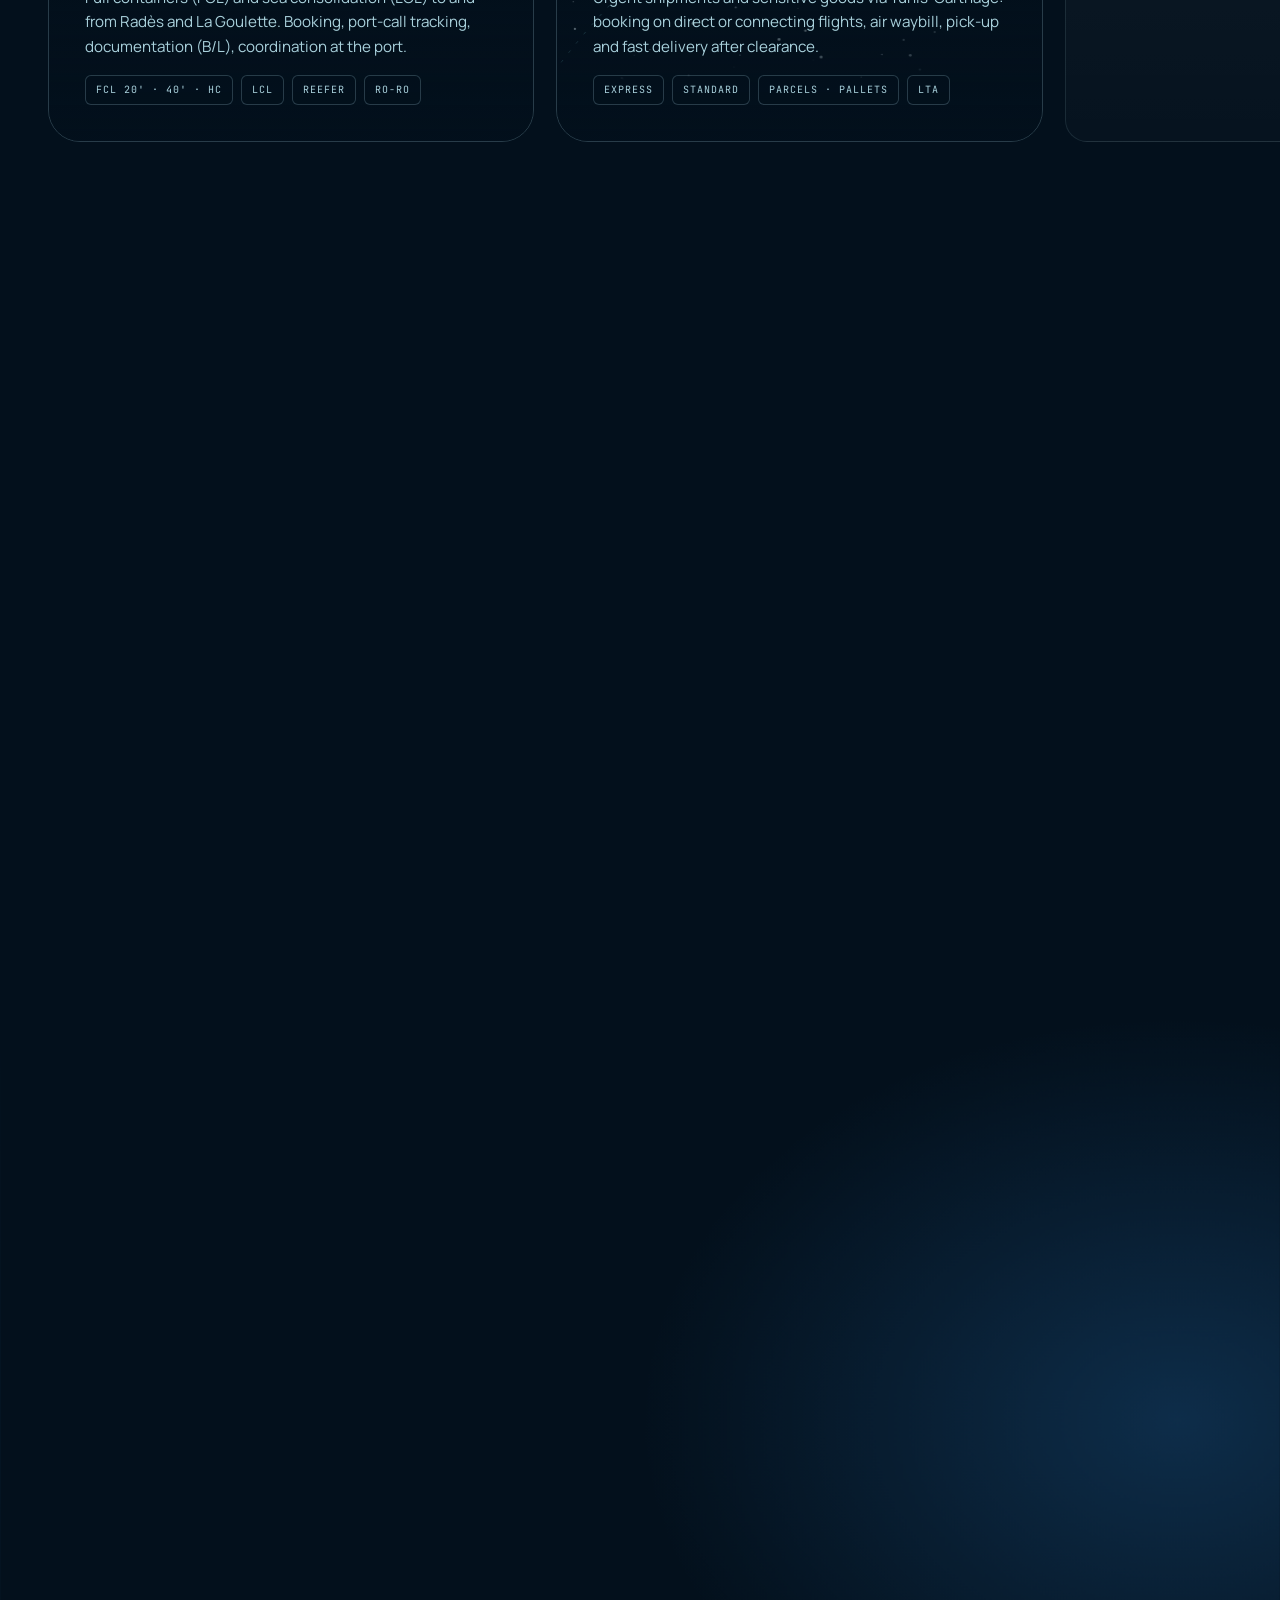
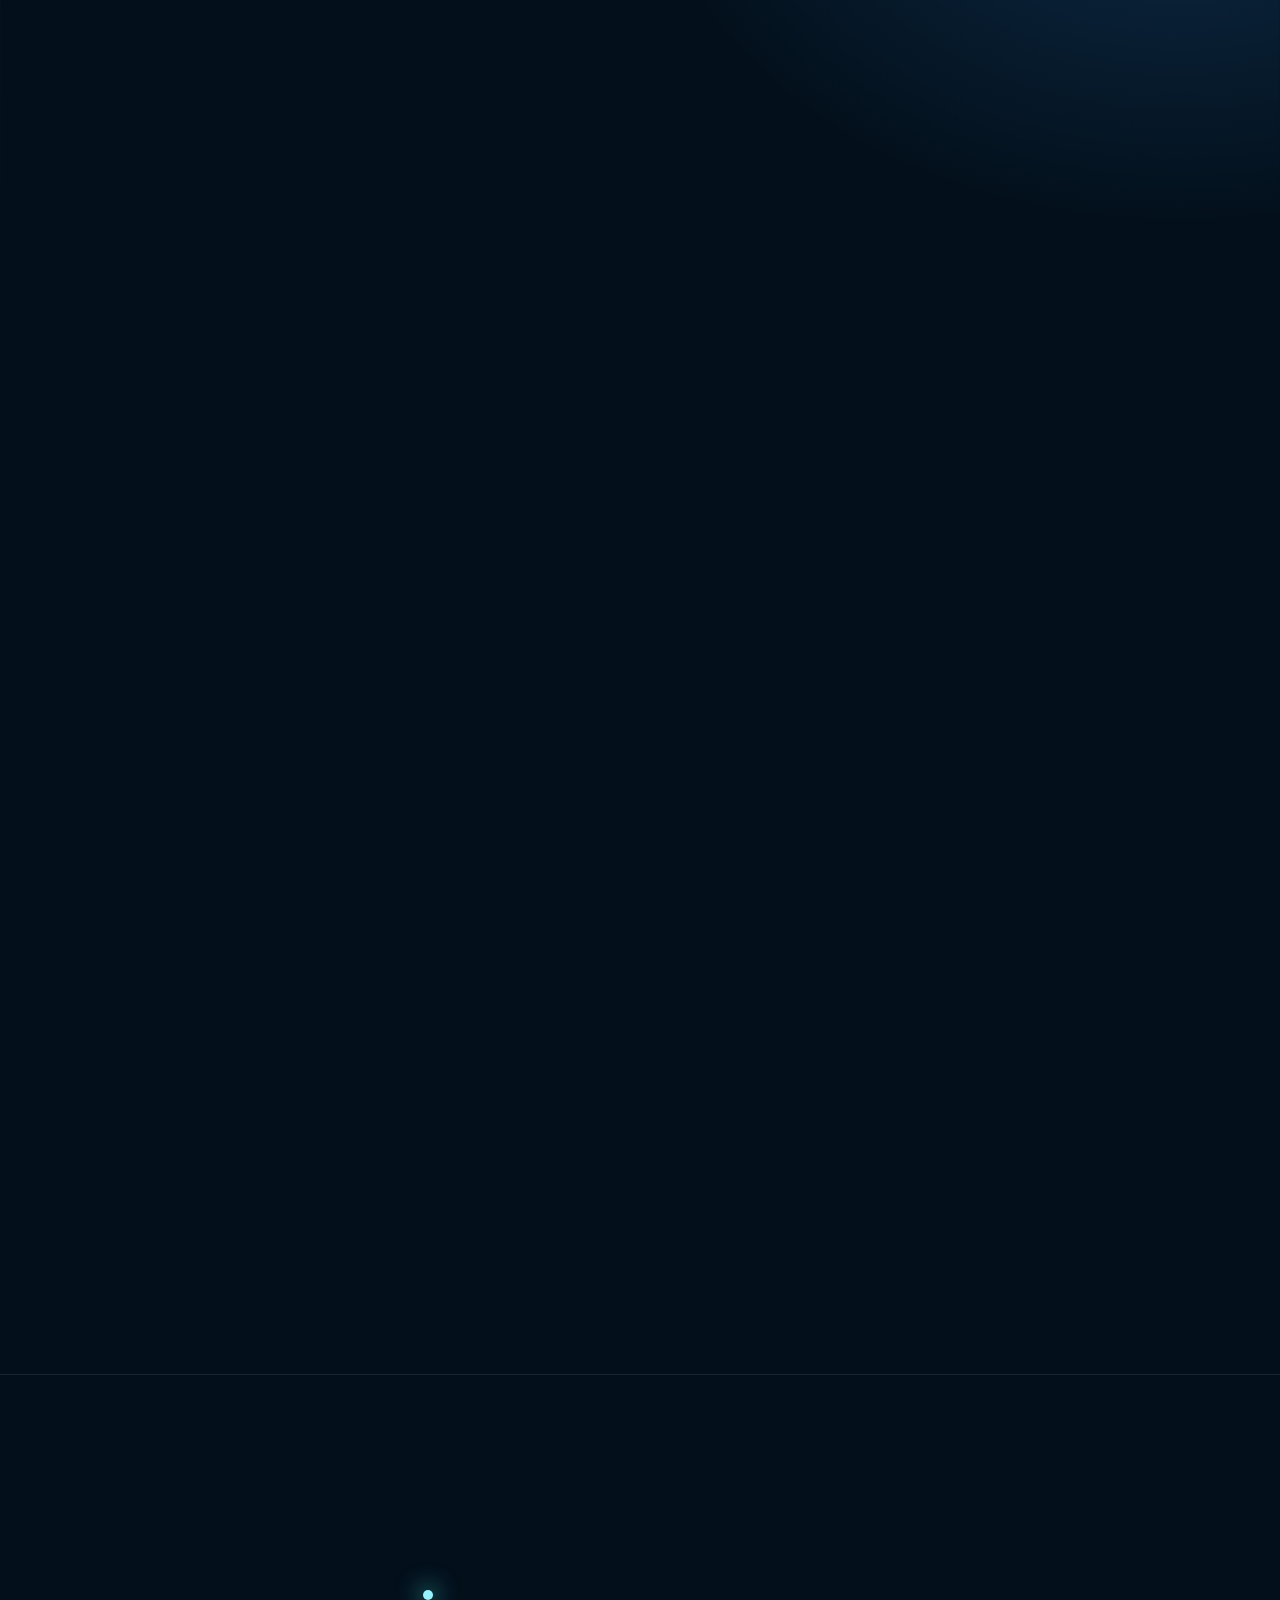
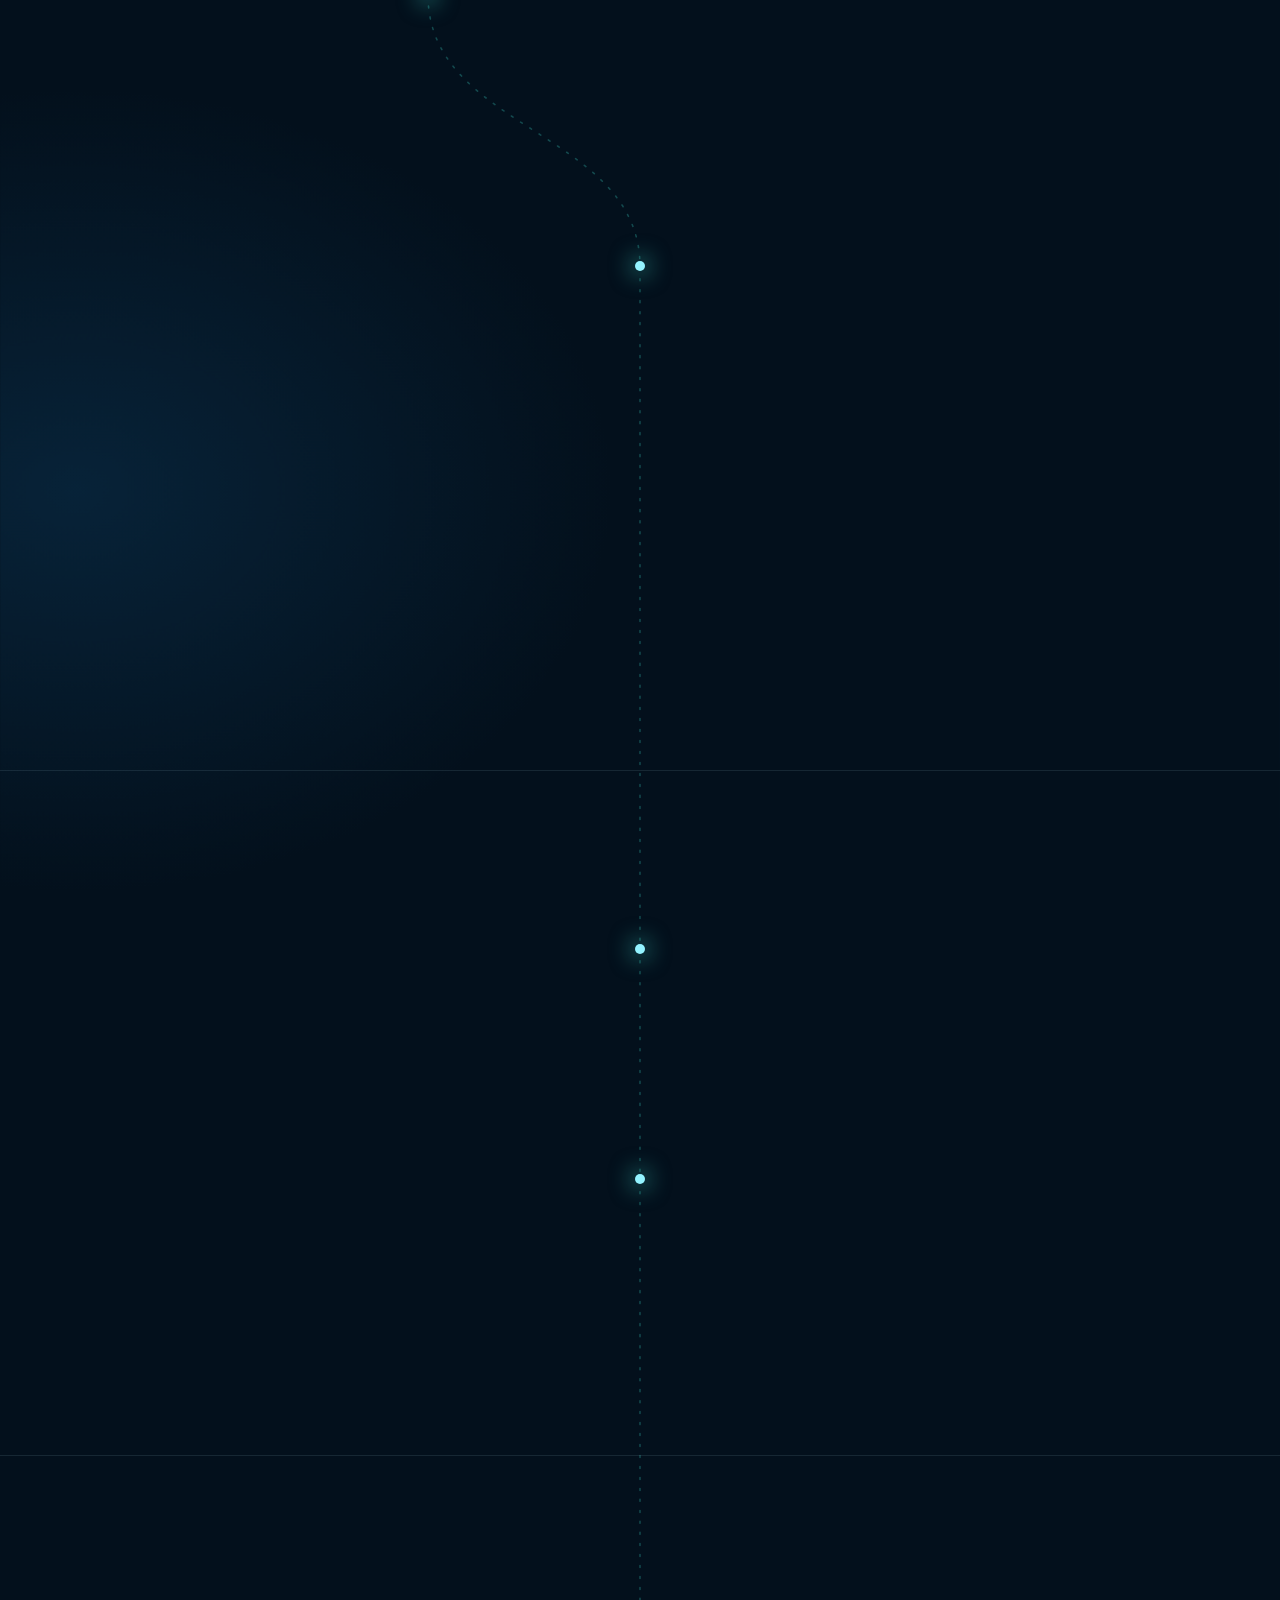
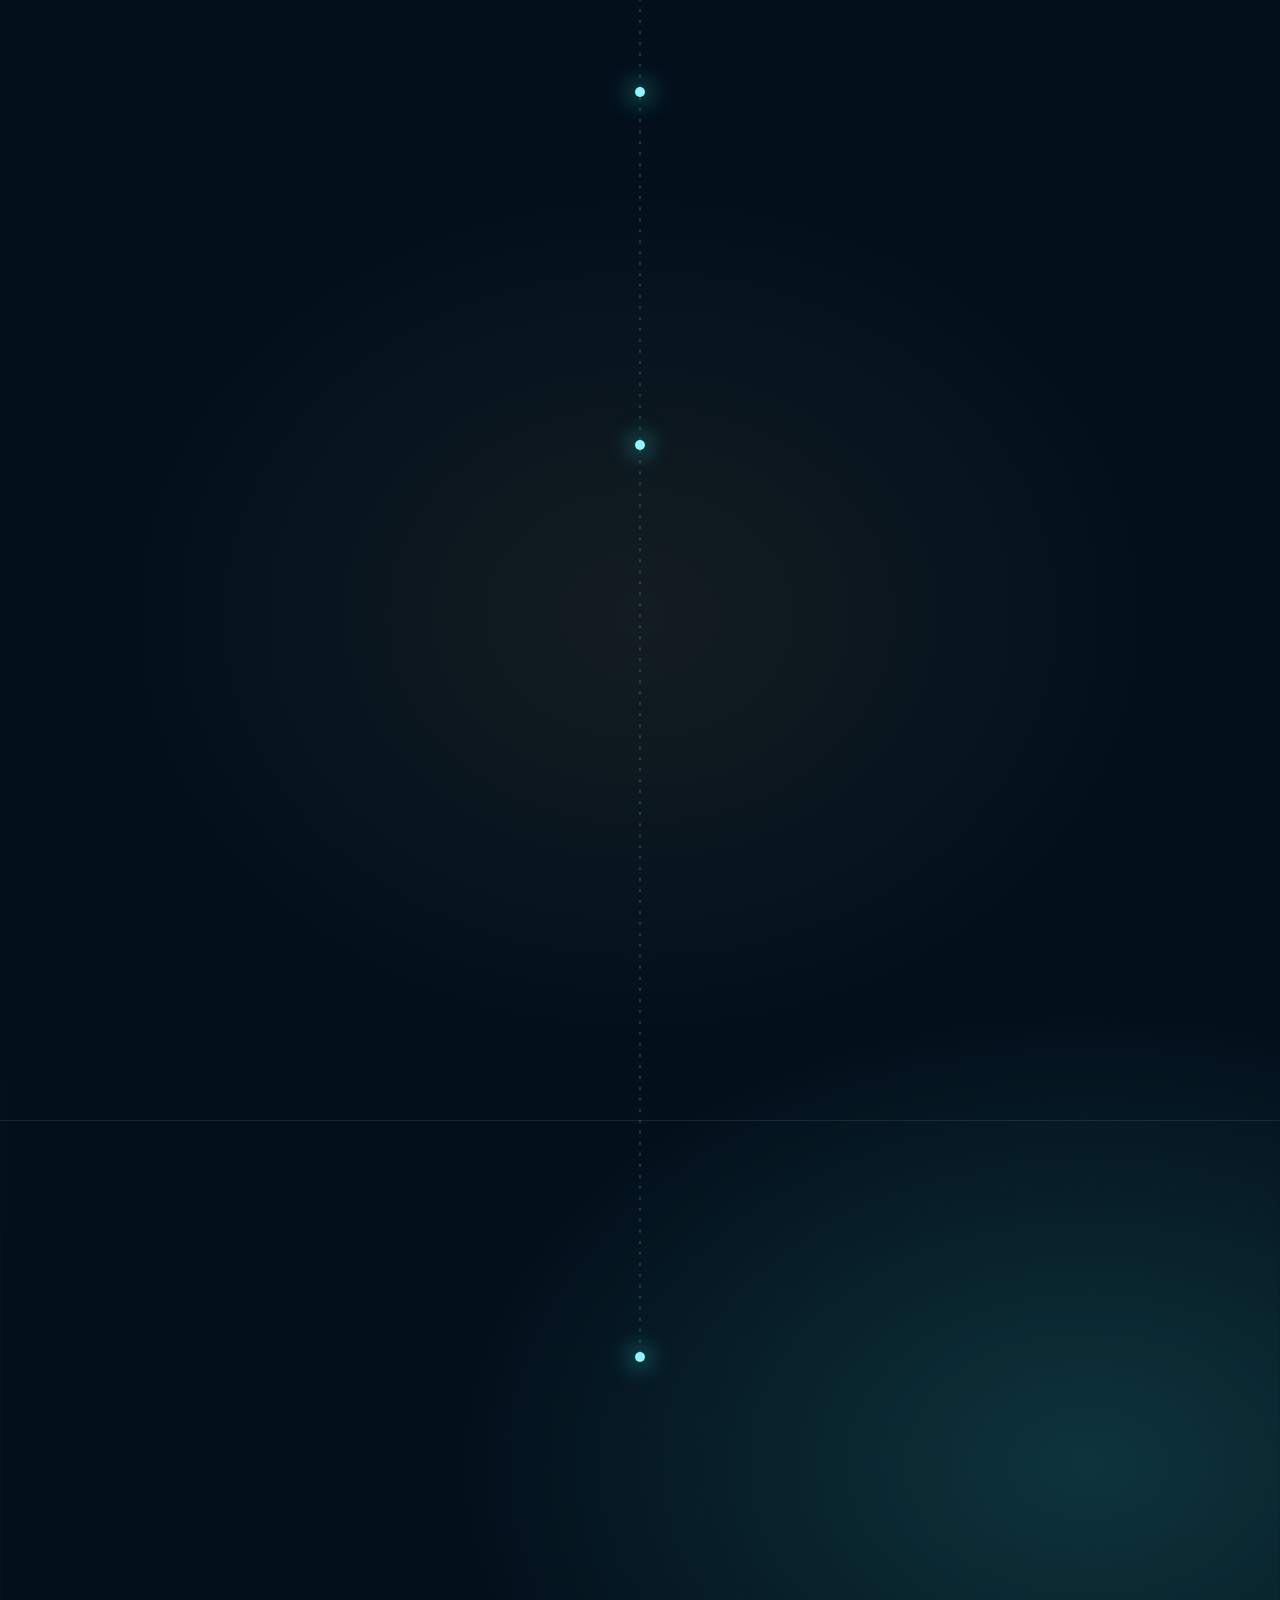
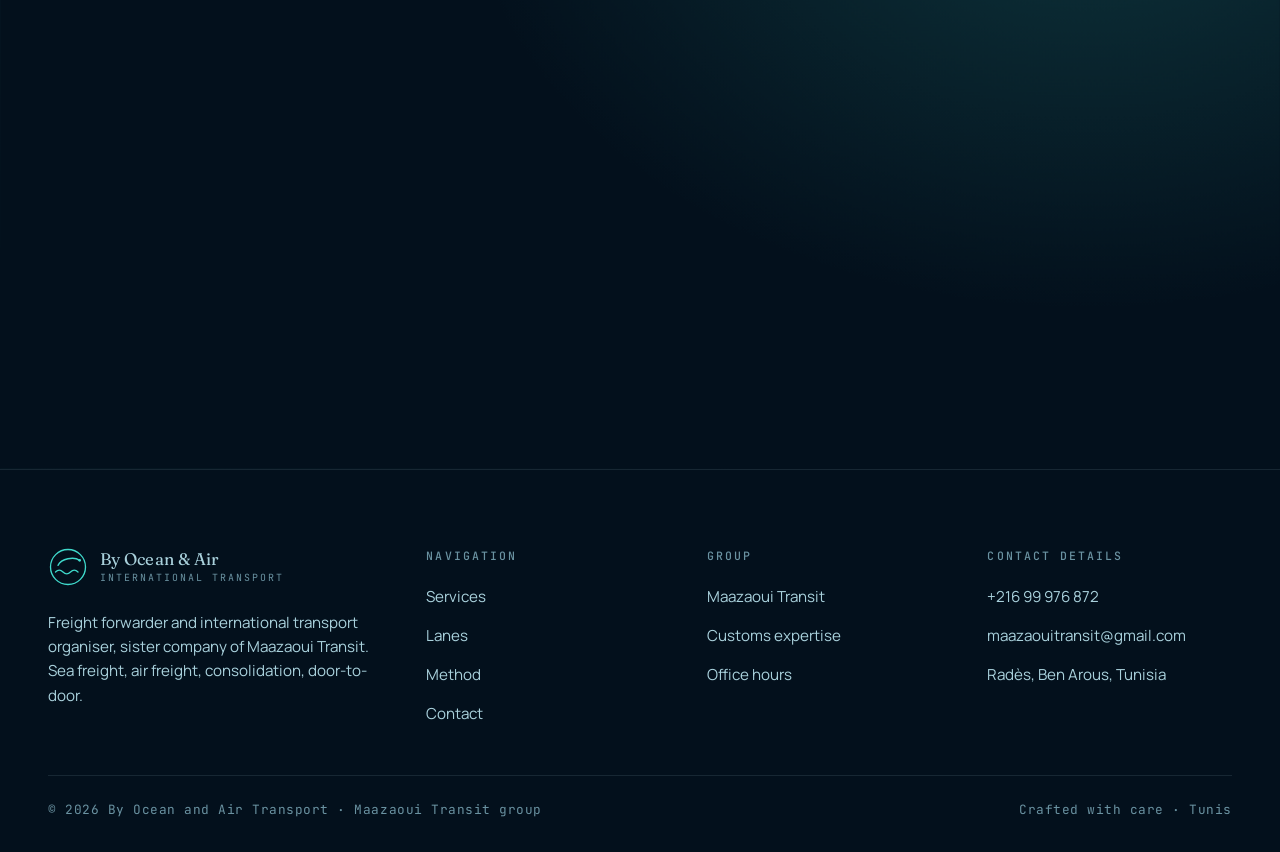
==== commit 02660300: "Effets activables malgré « réduire les animations », page jamais vide, replis anciens navigateurs Su" ====
--- a/transport.html
+++ b/transport.html
@@ -14,7 +14,8 @@
   <meta property="og:site_name" content="By Ocean and Air Transport">
   <meta property="og:title" content="By Ocean and Air Transport — Par mer, par air, jusqu'à votre porte">
   <meta property="og:description" content="Fret maritime FCL/LCL, fret aérien, groupage et porte-à-porte, avec le dédouanement intégré par Maazaoui Transit.">
-  <meta property="og:image" content="assets/img/og-cover-transport.png">
+  <meta property="og:image" content="https://maazaouimelek123-debug.github.io/maazaoui_transit/assets/img/og-cover-transport.png">
+  <meta property="og:url" content="https://maazaouimelek123-debug.github.io/maazaoui_transit/transport.html">
   <meta property="og:locale" content="fr_TN">
   <meta name="twitter:card" content="summary_large_image">
 
@@ -23,8 +24,8 @@
 
   <meta name="mz-build" content="dev">
   <script>(function(){try{if(sessionStorage.getItem("mz:veil"))document.documentElement.classList.add("veil-in")}catch(e){}
-  /* Journal d'erreurs lisible par diag.html (diagnostic à distance). */
-  var E=window.__mzErrors=[];window.addEventListener("error",function(e){E.push({m:String(e.message||e),s:String(e.filename||"").split("/").pop(),l:e.lineno||0})});window.addEventListener("unhandledrejection",function(e){E.push({m:"promise: "+String(e.reason&&e.reason.message||e.reason),s:"",l:0})})})();</script>
+  /* Journal d'erreurs lu par le diagnostic (index.html?diag=1) ; une erreur au chargement d'un script du site retire la classe fx (page toujours lisible). */
+  var E=window.__mzErrors=[];window.addEventListener("error",function(e){E.push({m:String(e.message||e),s:String(e.filename||"").split("/").pop(),l:e.lineno||0});if(document.readyState!=="complete"&&/assets\/js\//.test(String(e.filename||"")))document.documentElement.classList.remove("fx","fx-forced","smooth")});window.addEventListener("unhandledrejection",function(e){E.push({m:"promise: "+String(e.reason&&e.reason.message||e.reason),s:"",l:0})})})();</script>
 
   <link rel="preconnect" href="https://fonts.googleapis.com">
   <link rel="preconnect" href="https://fonts.gstatic.com" crossorigin>
@@ -514,6 +515,11 @@
   <button class="to-top" type="button" aria-label="Retour en haut">
     <svg viewBox="0 0 24 24" fill="none" stroke="currentColor" stroke-width="2" stroke-linecap="round" stroke-linejoin="round" aria-hidden="true"><path d="M12 19V5M5 12l7-7 7 7"/></svg>
   </button>
+  <div class="fx-notice" hidden>
+    <p data-i18n="fx.reduced">Animations réduites par le réglage de votre appareil.</p>
+    <button class="fx-notice-btn" type="button" data-fx="on" data-i18n="fx.enable">Activer les effets</button>
+    <button class="fx-notice-close" type="button" data-fx="dismiss" aria-label="Fermer" data-i18n-attr="aria-label:fx.close">×</button>
+  </div>
   <div class="toast" role="status" aria-live="polite"></div>
 
   <script src="assets/js/config.js" defer></script>
--- a/assets/css/base.css
+++ b/assets/css/base.css
@@ -205,6 +205,10 @@
 /* ------------------------------------------------------------- Atmosphère */
 .aurora {
   position: fixed;
+  top: -20vmax;
+  right: -20vmax;
+  bottom: -20vmax;
+  left: -20vmax;
   inset: -20vmax;
   z-index: -2;
   pointer-events: none;
@@ -265,6 +269,10 @@
 /* Grain cinématographique (SVG turbulence, tuilé) */
 .grain {
   position: fixed;
+  top: 0;
+  right: 0;
+  bottom: 0;
+  left: 0;
   inset: 0;
   z-index: 998;
   pointer-events: none;
@@ -277,15 +285,21 @@
 /* --------------------------------------------------------------- Mise en page */
 .container {
   width: min(var(--container), 100% - 2 * var(--gutter));
+  margin-left: auto;
+  margin-right: auto;
   margin-inline: auto;
 }
 
 .section {
   position: relative;
+  padding-top: var(--section-y);
+  padding-bottom: var(--section-y);
   padding-block: var(--section-y);
 }
 
 .section--tight {
+  padding-top: calc(var(--section-y) * 0.6);
+  padding-bottom: calc(var(--section-y) * 0.6);
   padding-block: calc(var(--section-y) * 0.6);
 }
 
@@ -301,6 +315,8 @@
 }
 
 .section-head--center {
+  margin-left: auto;
+  margin-right: auto;
   margin-inline: auto;
   text-align: center;
 }
@@ -500,13 +516,15 @@
 
 /* ------------------------------------------------------ Mouvement réduit */
 @media (prefers-reduced-motion: reduce) {
-  html {
+  html:not(.fx-forced) {
     scroll-behavior: auto;
   }
 
-  *,
-  *::before,
-  *::after {
+  /* Le visiteur peut activer explicitement les effets (bandeau) : html.fx-forced lève la coupure. */
+  html:not(.fx-forced),
+  html:not(.fx-forced) *,
+  html:not(.fx-forced) *::before,
+  html:not(.fx-forced) *::after {
     animation-duration: 0.001ms !important;
     animation-iteration-count: 1 !important;
     transition-duration: 0.001ms !important;
--- a/assets/css/components.css
+++ b/assets/css/components.css
@@ -5,6 +5,10 @@
 /* ------------------------------------------------------------- Préchargeur */
 .loader {
   position: fixed;
+  top: 0;
+  right: 0;
+  bottom: 0;
+  left: 0;
   inset: 0;
   z-index: 10001;
   display: grid;
@@ -83,6 +87,10 @@
 .loader-bar::after {
   content: "";
   position: absolute;
+  top: 0;
+  right: 0;
+  bottom: 0;
+  left: 0;
   inset: 0;
   background: var(--accent);
   transform-origin: left;
@@ -105,6 +113,10 @@
 /* ------------------------------------------------------ Voile de transition */
 .page-veil {
   position: fixed;
+  top: 0;
+  right: 0;
+  bottom: 0;
+  left: 0;
   inset: 0;
   z-index: 10000;
   pointer-events: none;
@@ -434,6 +446,10 @@
 /* --------------------------------------------------------------- Menu mobile */
 .menu {
   position: fixed;
+  top: 0;
+  right: 0;
+  bottom: 0;
+  left: 0;
   inset: 0;
   z-index: 99;
   background: rgba(var(--bg-rgb), 0.92);
@@ -533,6 +549,10 @@
 .btn-primary::before {
   content: "";
   position: absolute;
+  top: 0;
+  right: 0;
+  bottom: 0;
+  left: 0;
   inset: 0;
   z-index: -1;
   background: var(--accent-2);
@@ -598,6 +618,10 @@
 .card::before {
   content: "";
   position: absolute;
+  top: 0;
+  right: 0;
+  bottom: 0;
+  left: 0;
   inset: 0;
   z-index: 0;
   background: radial-gradient(
@@ -613,6 +637,10 @@
 .card::after {
   content: "";
   position: absolute;
+  top: 0;
+  right: 0;
+  bottom: 0;
+  left: 0;
   inset: 0;
   z-index: 0;
   border-radius: inherit;
@@ -803,18 +831,122 @@
 }
 
 @media (prefers-reduced-motion: reduce) {
-  [data-reveal],
-  [data-reveal-stagger] > *,
-  .split-words .w > span {
+  html:not(.fx-forced) [data-reveal],
+  html:not(.fx-forced) [data-reveal-stagger] > *,
+  html:not(.fx-forced) .split-words .w > span {
     opacity: 1;
     transform: none;
   }
+}
+
+/* Navigateurs sans aspect-ratio (Safari < 15, Chrome < 88) : hauteurs explicites */
+@supports not (aspect-ratio: 1) {
+  .portal {
+    height: min(560px, 82vw);
+  }
+
+  .live::before {
+    height: 60%;
+  }
+}
+
+/* ------------------------------------------- Bandeau « animations réduites » */
+.fx-notice {
+  position: fixed;
+  left: 16px;
+  bottom: 18px;
+  z-index: 95;
+  display: flex;
+  align-items: center;
+  gap: 10px;
+  max-width: calc(100vw - 100px);
+  padding: 8px 10px 8px 14px;
+  border-radius: 999px;
+  border: 1px solid var(--line-strong);
+  background: rgba(var(--bg-rgb), 0.82);
+  -webkit-backdrop-filter: blur(10px);
+  backdrop-filter: blur(10px);
+  color: var(--text-2);
+  font-size: 0.82rem;
+  line-height: 1.3;
+  box-shadow: var(--shadow);
+}
+
+.fx-notice[hidden] {
+  display: none;
+}
+
+.fx-notice p {
+  margin: 0;
+}
+
+.fx-notice-btn {
+  appearance: none;
+  border: 1px solid rgba(var(--accent-rgb), 0.6);
+  background: rgba(var(--accent-rgb), 0.14);
+  color: var(--accent-2);
+  font: inherit;
+  font-weight: 600;
+  border-radius: 999px;
+  padding: 6px 12px;
+  cursor: pointer;
+  white-space: nowrap;
+}
+
+.fx-notice-btn:hover,
+.fx-notice-btn:focus-visible {
+  background: rgba(var(--accent-rgb), 0.26);
+}
+
+.fx-notice-close {
+  appearance: none;
+  border: 0;
+  background: transparent;
+  color: var(--text-2);
+  font: inherit;
+  font-size: 1.1rem;
+  line-height: 1;
+  width: 28px;
+  height: 28px;
+  border-radius: 50%;
+  cursor: pointer;
+}
+
+.fx-notice-close:hover,
+.fx-notice-close:focus-visible {
+  background: rgba(255, 255, 255, 0.08);
+  color: var(--text);
+}
+
+@media (max-width: 600px) {
+  .fx-notice {
+    left: 12px;
+    right: 82px;
+    bottom: 14px;
+    max-width: none;
+    flex-wrap: wrap;
+    border-radius: 16px;
+  }
+}
+
+/* Mode allégé (appareil lent, mesuré au chargement) : plus de grain en fusion ni de flou lourd */
+html.lite .grain {
+  display: none;
+}
+
+html.lite .aurora span {
+  filter: blur(36px);
+  opacity: 0.7;
 }
 
 /* ------------------------------------------------------------------ Marquee */
 .marquee {
   overflow: hidden;
+  border-top: 1px;
+  border-bottom: solid var(--line);
   border-block: 1px solid var(--line);
+  padding-top: 18px;
+  padding-bottom: 18px;
   padding-block: 18px;
   -webkit-mask: linear-gradient(90deg, transparent, #000 10%, #000 90%, transparent);
   mask: linear-gradient(90deg, transparent, #000 10%, #000 90%, transparent);
@@ -841,6 +973,8 @@
   display: inline-flex;
   align-items: center;
   gap: 26px;
+  padding-left: 13px;
+  padding-right: 13px;
   padding-inline: 13px;
   font-family: var(--font-mono);
   font-size: var(--fs-xs);
@@ -930,6 +1064,10 @@
 .live::before {
   content: "";
   position: absolute;
+  top: -40%;
+  right: auto;
+  bottom: auto;
+  left: -20%;
   inset: -40% auto auto -20%;
   width: 60%;
   aspect-ratio: 1;
@@ -1145,6 +1283,8 @@
 .portal-wrap {
   display: grid;
   place-items: center;
+  padding-top: clamp(1rem, 4vw, 3rem);
+  padding-bottom: clamp(1rem, 4vw, 3rem);
   padding-block: clamp(1rem, 4vw, 3rem);
 }
 
@@ -1161,6 +1301,10 @@
 
 .portal-ring {
   position: absolute;
+  top: 0;
+  right: 0;
+  bottom: 0;
+  left: 0;
   inset: 0;
   border-radius: 50%;
   padding: 1.5px;
@@ -1173,6 +1317,10 @@
 }
 
 .portal-ring--2 {
+  top: 14px;
+  right: 14px;
+  bottom: 14px;
+  left: 14px;
   inset: 14px;
   animation-direction: reverse;
   animation-duration: 11s;
@@ -1181,6 +1329,10 @@
 
 .portal-halo {
   position: absolute;
+  top: -12%;
+  right: -12%;
+  bottom: -12%;
+  left: -12%;
   inset: -12%;
   border-radius: 50%;
   background: radial-gradient(circle, rgba(var(--p-accent-rgb, 63, 217, 203), 0.22), transparent 62%);
@@ -1197,6 +1349,10 @@
 
 .portal-inner {
   position: absolute;
+  top: 26px;
+  right: 26px;
+  bottom: 26px;
+  left: 26px;
   inset: 26px;
   border-radius: 50%;
   overflow: hidden;
@@ -1218,6 +1374,10 @@
 .portal-inner::after {
   content: "";
   position: absolute;
+  top: 0;
+  right: 0;
+  bottom: 0;
+  left: 0;
   inset: 0;
   border-radius: 50%;
   box-shadow: inset 0 2px 30px rgba(255, 255, 255, 0.08);
@@ -1226,6 +1386,10 @@
 
 .portal-center {
   position: absolute;
+  top: 0;
+  right: 0;
+  bottom: 0;
+  left: 0;
   inset: 0;
   display: grid;
   place-items: center;
@@ -1283,6 +1447,10 @@
 
 .portal-text {
   position: absolute;
+  top: -34px;
+  right: -34px;
+  bottom: -34px;
+  left: -34px;
   inset: -34px;
   animation: spin 40s linear infinite;
   pointer-events: none;
@@ -1502,6 +1670,8 @@
 /* ------------------------------------------------------------ Pied de page */
 .footer {
   border-top: 1px solid var(--line);
+  padding-top: clamp(3rem, 6vw, 5rem);
+  padding-bottom: 2rem;
   padding-block: clamp(3rem, 6vw, 5rem) 2rem;
   position: relative;
 }
--- a/assets/css/ocean.css
+++ b/assets/css/ocean.css
@@ -15,6 +15,10 @@
 
 .ohero-canvas {
   position: absolute;
+  top: 0;
+  right: 0;
+  bottom: 0;
+  left: 0;
   inset: 0;
   z-index: -1;
   width: 100%;
@@ -394,6 +398,10 @@
 
 .duo-card canvas {
   position: absolute;
+  top: 0;
+  right: 0;
+  bottom: 0;
+  left: 0;
   inset: 0;
   z-index: -1;
   width: 100%;
@@ -403,6 +411,10 @@
 .duo-card::after {
   content: "";
   position: absolute;
+  top: 0;
+  right: 0;
+  bottom: 0;
+  left: 0;
   inset: 0;
   z-index: -1;
   background: linear-gradient(180deg, transparent 20%, rgba(var(--bg-rgb), 0.85));
@@ -455,6 +467,10 @@
 .portal-section--back::before {
   content: "";
   position: absolute;
+  top: 0;
+  right: 0;
+  bottom: 0;
+  left: 0;
   inset: 0;
   background: radial-gradient(60% 50% at 50% 60%, rgba(216, 181, 102, 0.08), transparent 70%);
   pointer-events: none;
--- a/assets/css/scroll.css
+++ b/assets/css/scroll.css
@@ -96,6 +96,8 @@
 /* --------------------------------------- Section horizontale épinglée */
 @media (min-width: 1000px) {
   html.fx .hscroll {
+    padding-top: 0;
+    padding-bottom: 0;
     padding-block: 0;
   }
 
@@ -120,6 +122,8 @@
     display: flex;
     gap: 22px;
     align-items: stretch;
+    padding-left: max(var(--gutter), calc((100vw - var(--container)) / 2));
+    padding-right: max(var(--gutter), calc((100vw - var(--container)) / 2));
     padding-inline: max(var(--gutter), calc((100vw - var(--container)) / 2));
     padding-right: max(var(--gutter), calc((100vw - var(--container)) / 2));
     width: max-content;
@@ -166,6 +170,10 @@
 .hscroll-hint i::after {
   content: "";
   position: absolute;
+  top: 0;
+  right: 0;
+  bottom: 0;
+  left: 0;
   inset: 0;
   background: var(--accent);
   transform: translateX(-100%);
@@ -181,6 +189,8 @@
 /* Repli (mobile ou sans effets) : grille classique */
 .hscroll-track {
   width: min(var(--container), 100% - 2 * var(--gutter));
+  margin-left: auto;
+  margin-right: auto;
   margin-inline: auto;
   display: grid;
   gap: clamp(14px, 2vw, 22px);
@@ -218,6 +228,10 @@
 /* ------------------------------------------------------ Champ persistant */
 .depth-field {
   position: fixed;
+  top: 0;
+  right: 0;
+  bottom: 0;
+  left: 0;
   inset: 0;
   z-index: -1;
   pointer-events: none;
@@ -237,6 +251,10 @@
   /* Vignette : garde le centre lisible et creuse les bords avec la profondeur (opacité seule : compositeur) */
   content: "";
   position: absolute;
+  top: 0;
+  right: 0;
+  bottom: 0;
+  left: 0;
   inset: 0;
   background: radial-gradient(120% 90% at 50% 40%, transparent 35%, rgba(var(--bg-rgb), 0.7) 100%);
   opacity: calc(0.5 + var(--depth, 0) * 0.5);
@@ -272,6 +290,10 @@
 /* Voile de teinte : un seul élément fixe, piloté par son opacité (compositeur) */
 .tint-veil {
   position: fixed;
+  top: 0;
+  right: 0;
+  bottom: 0;
+  left: 0;
   inset: 0;
   z-index: 0;
   pointer-events: none;
@@ -370,6 +392,10 @@
 .seed::after {
   content: "";
   position: absolute;
+  top: -2px;
+  right: -2px;
+  bottom: -2px;
+  left: -2px;
   inset: -2px;
   border-radius: 50%;
   background: rgba(var(--accent-rgb), 0.4);
@@ -496,12 +522,18 @@
 
 /* Les libellés n'apparaissent qu'à la demande (survol d'un point, clavier) : ils ne recouvrent jamais le contenu. */
 .rail-node:hover span,
-.rail:focus-within .rail-node span,
+.rail:focus-within .rail-node span {
+  visibility: visible;
+  opacity: 1;
+  transform: translate(10px, -50%);
+  transition: opacity 0.3s, transform 0.4s var(--ease-out), color 0.3s, visibility 0s;
+}
+
+/* Règle séparée : un :focus-visible dans une liste invalidait tout le groupe sur Safari < 15.4 */
 .rail-node:focus-visible span {
   visibility: visible;
   opacity: 1;
   transform: translate(10px, -50%);
-  transition: opacity 0.3s, transform 0.4s var(--ease-out), color 0.3s, visibility 0s;
 }
 
 .rail-node.is-active {
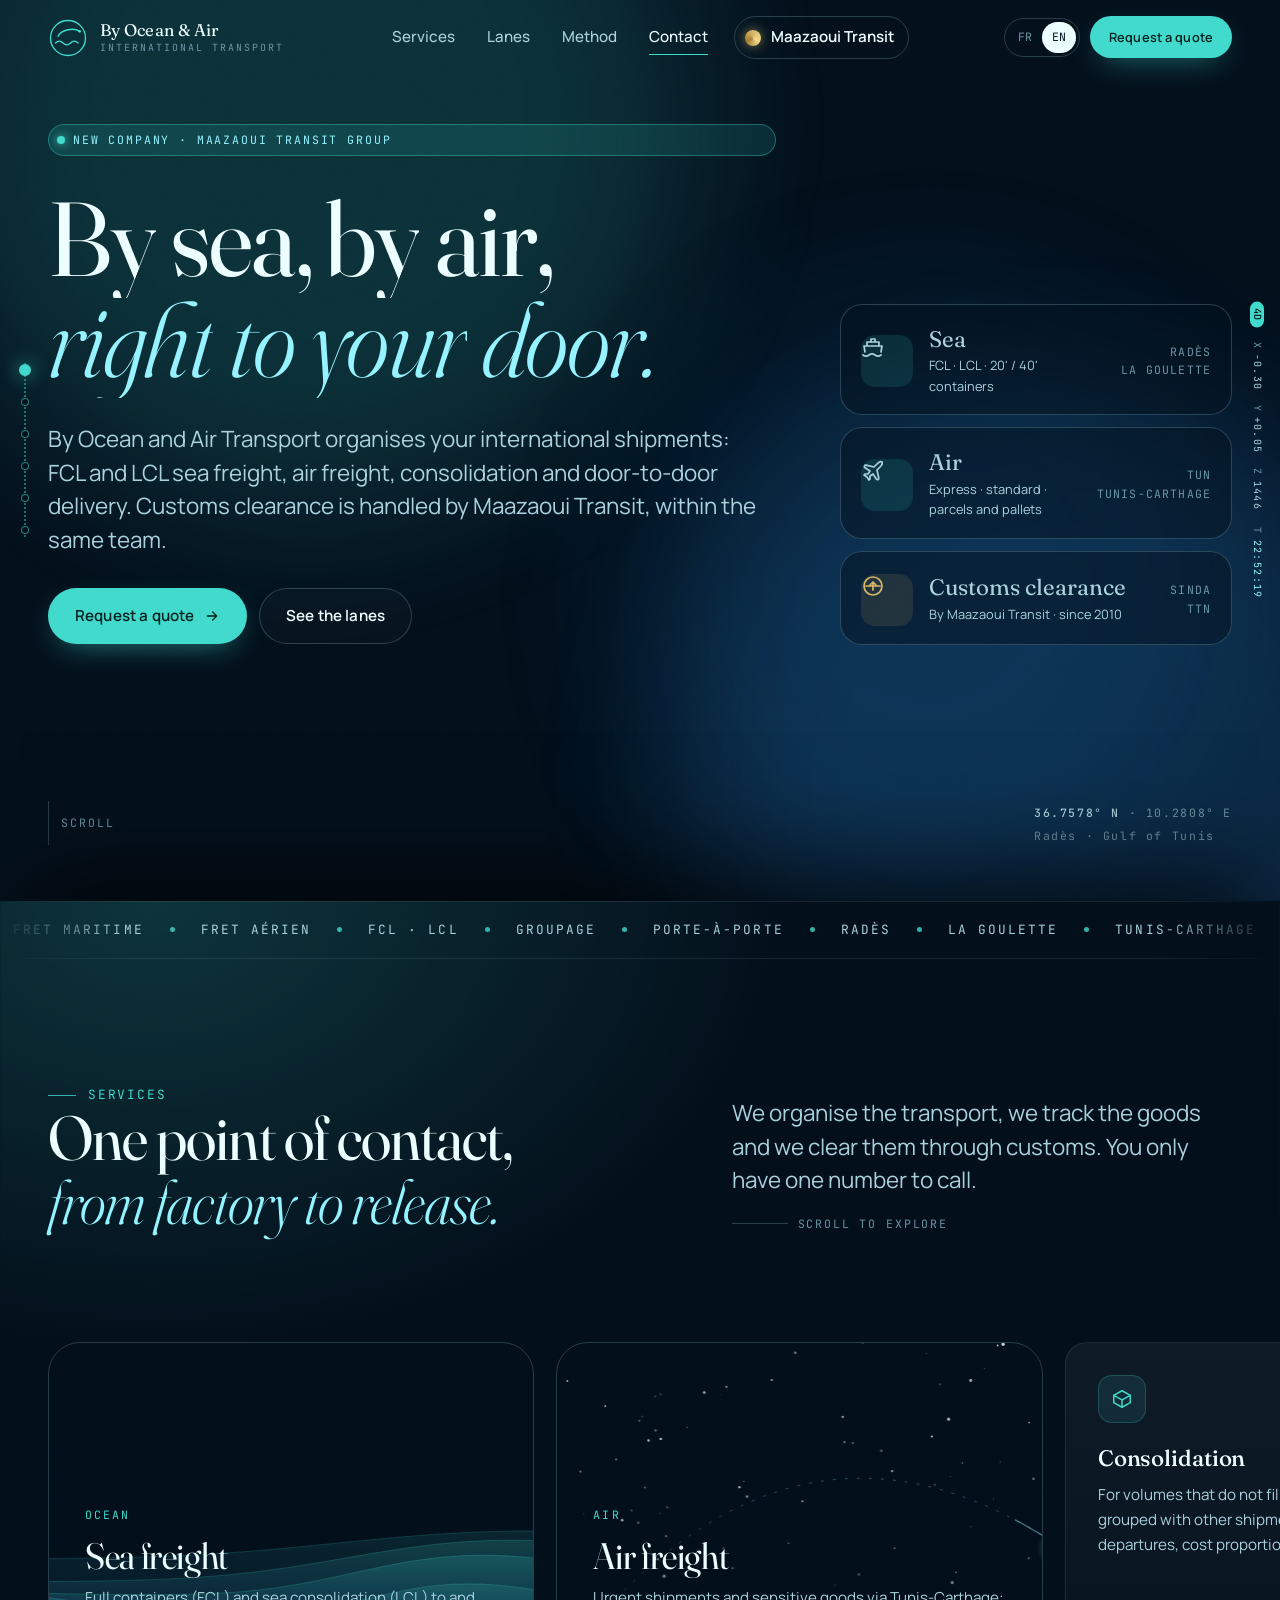
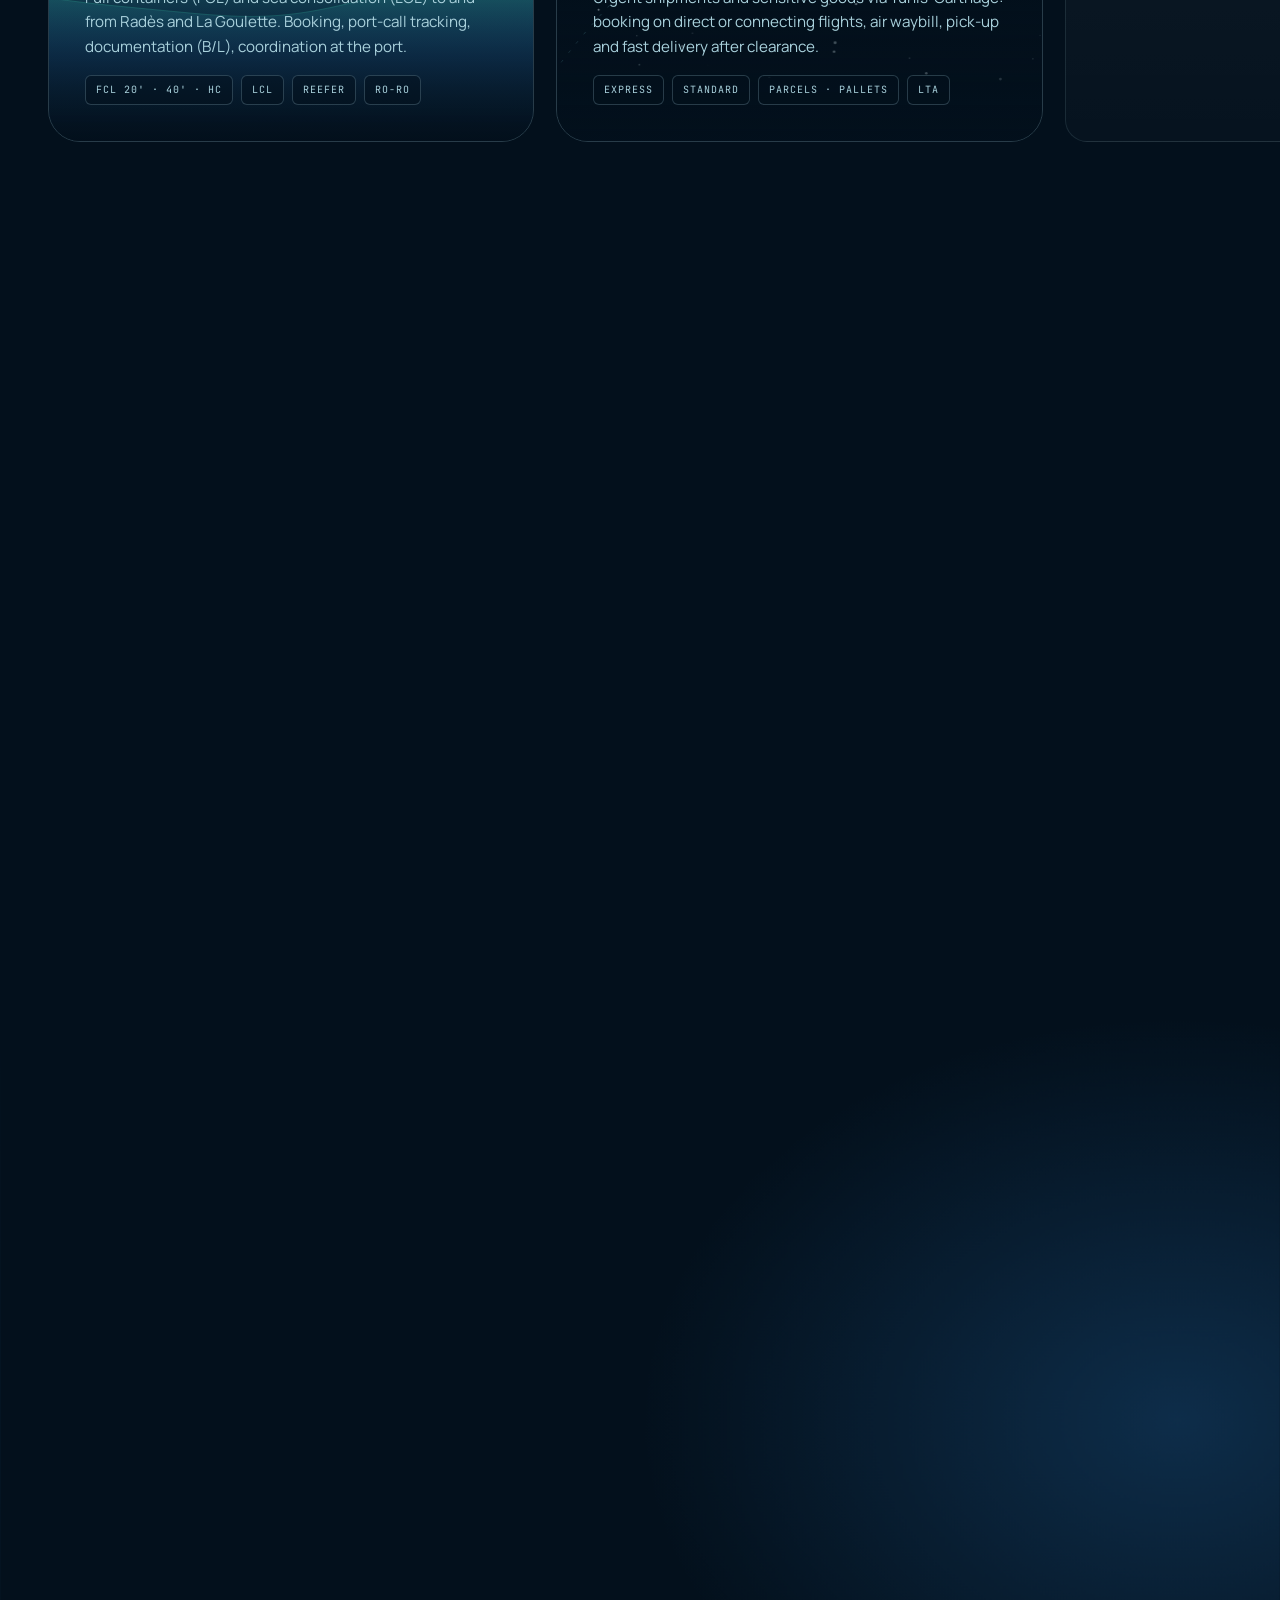
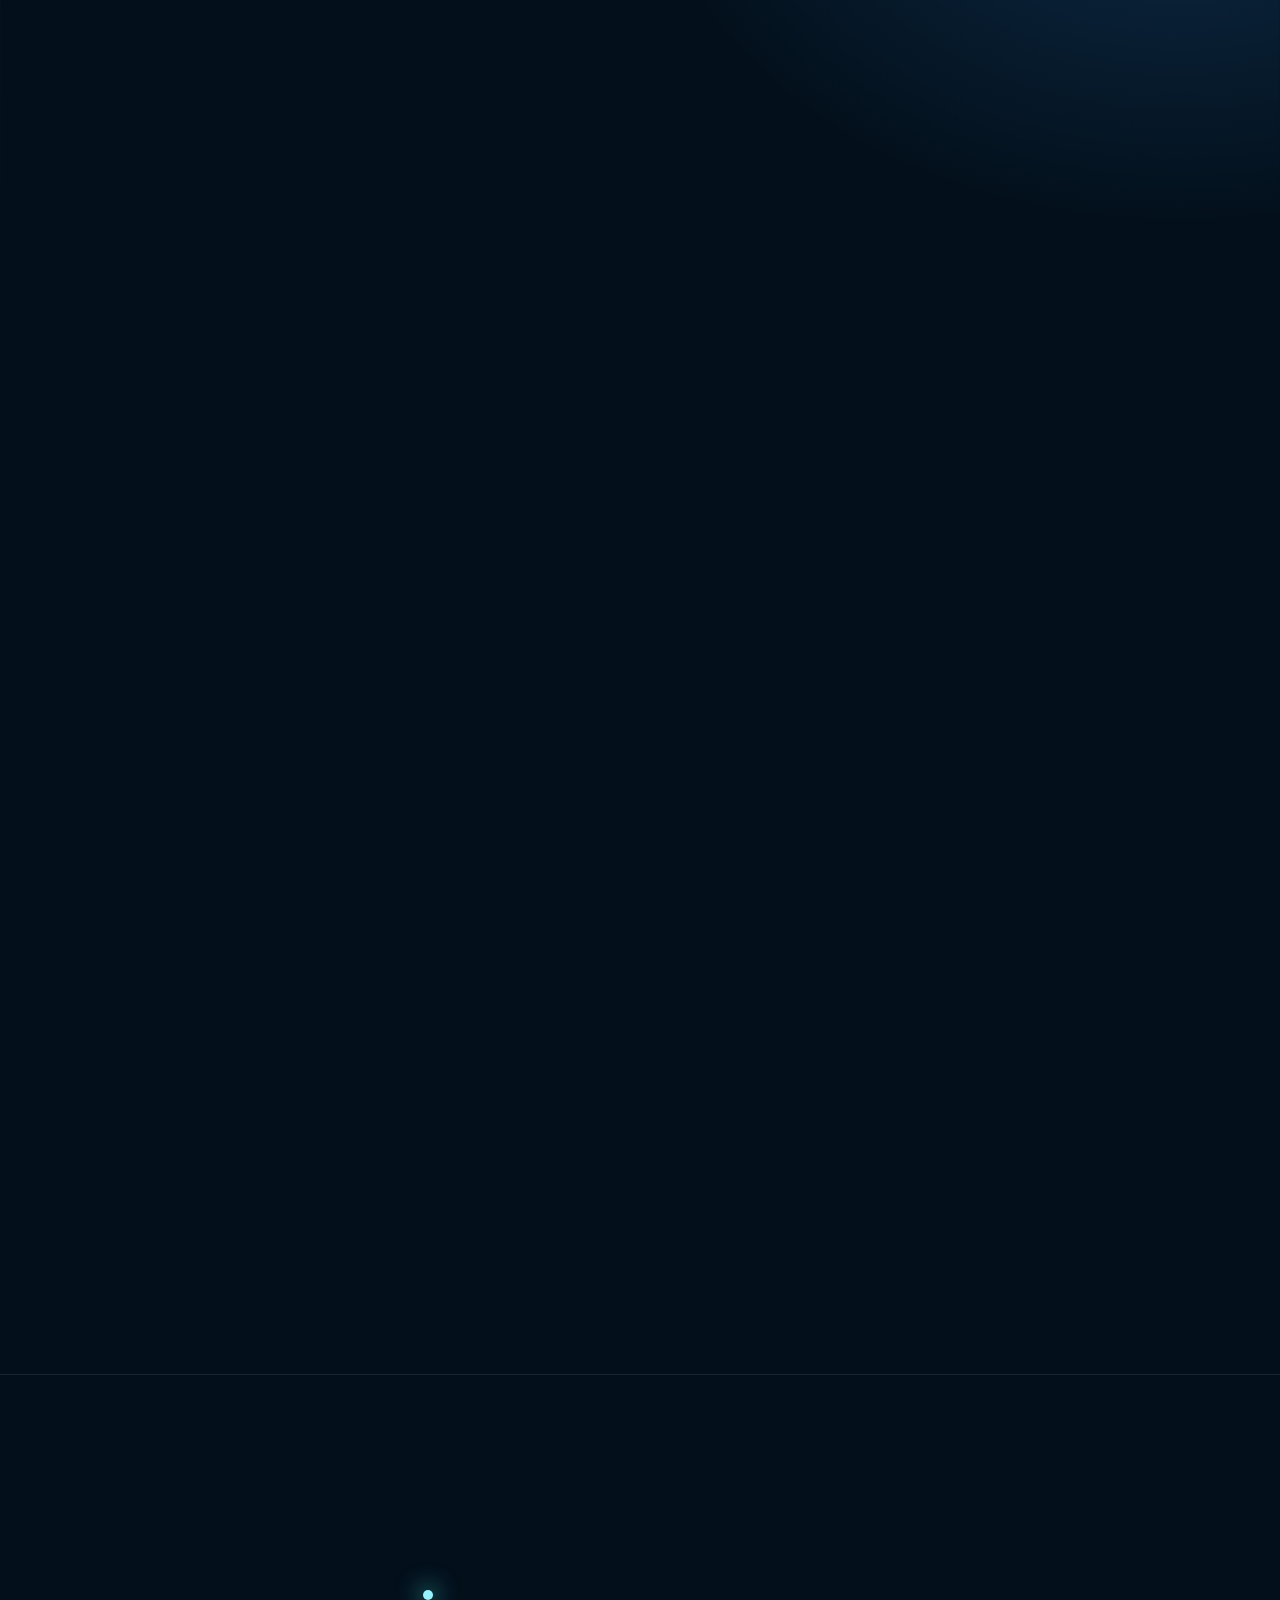
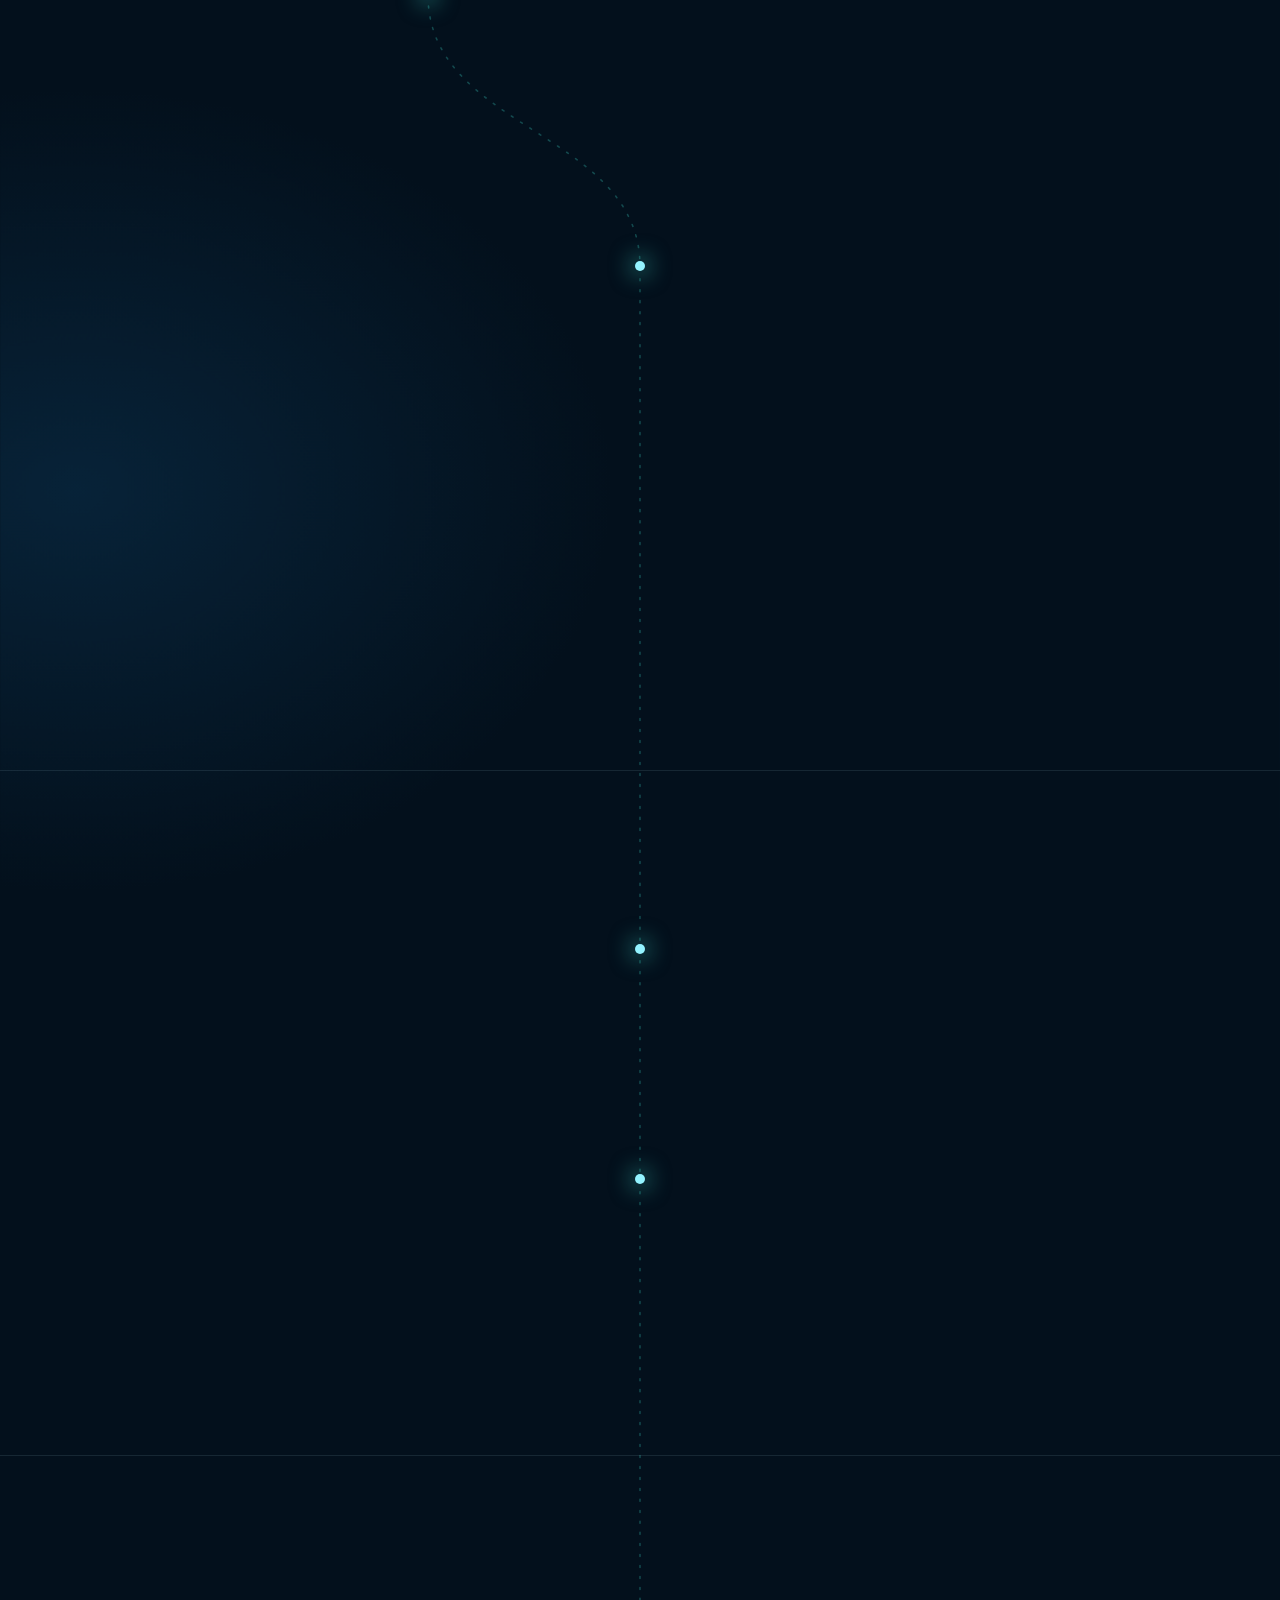
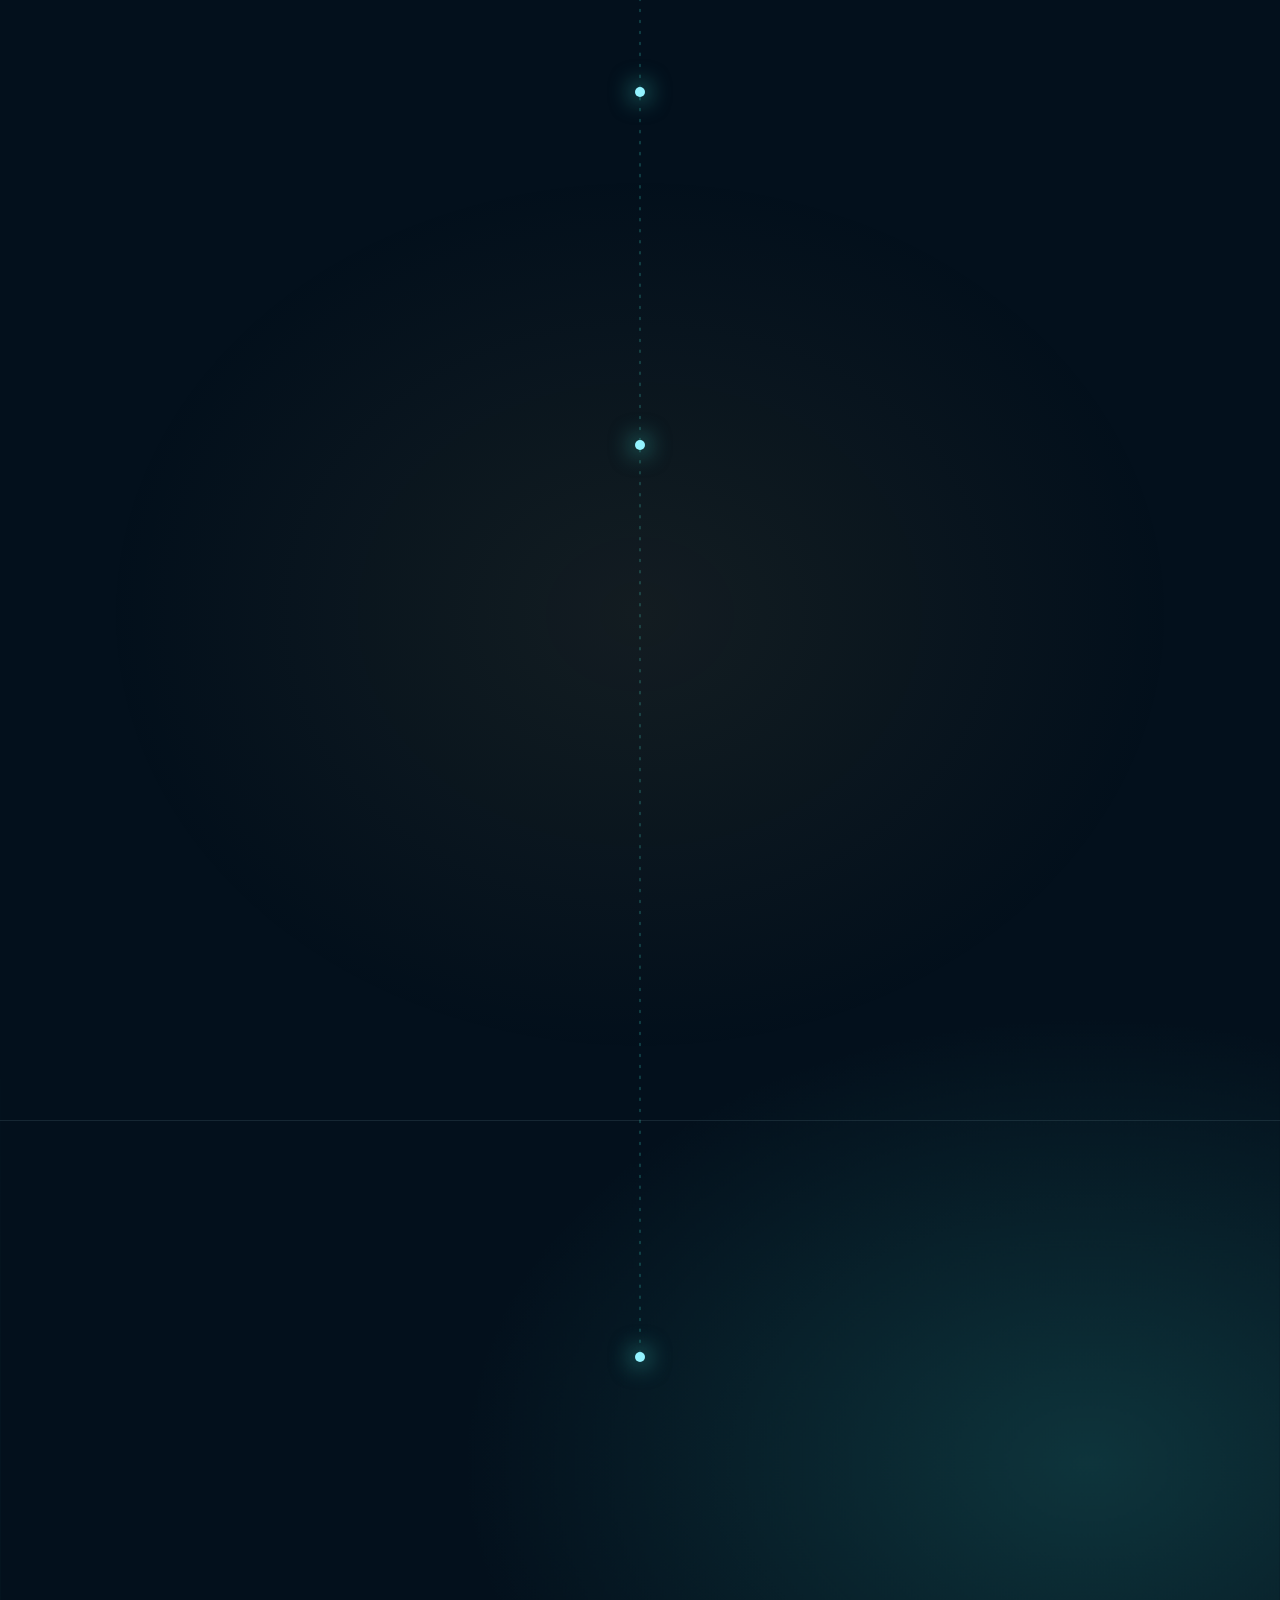
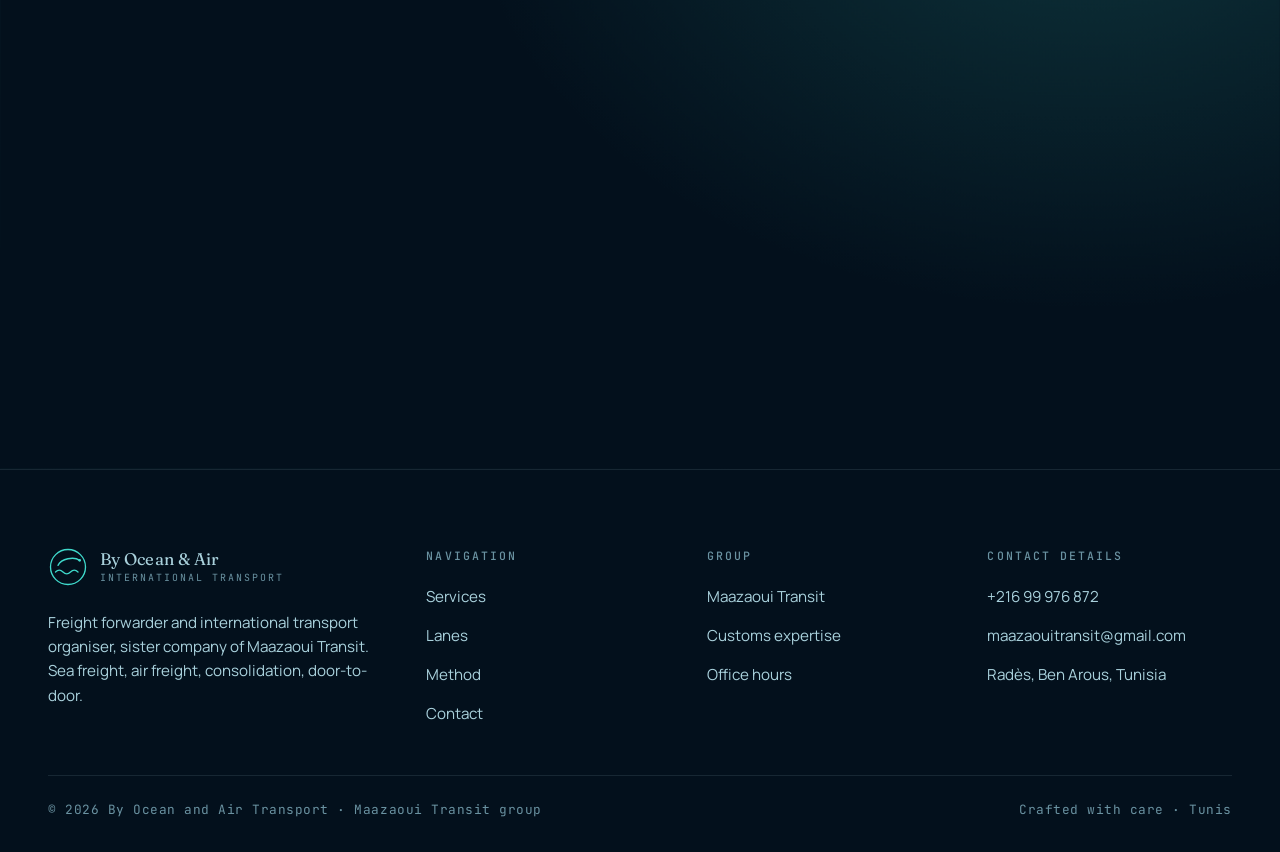
==== commit 4f47ceb3: "Effet 4D : espace en perspective traversé au défilement, contenu en volume Trois dimensions d'espace" ====
--- a/transport.html
+++ b/transport.html
@@ -25,7 +25,7 @@
   <meta name="mz-build" content="dev">
   <script>(function(){try{if(sessionStorage.getItem("mz:veil"))document.documentElement.classList.add("veil-in")}catch(e){}
   /* Journal d'erreurs lu par le diagnostic (index.html?diag=1) ; une erreur au chargement d'un script du site retire la classe fx (page toujours lisible). */
-  var E=window.__mzErrors=[];window.addEventListener("error",function(e){E.push({m:String(e.message||e),s:String(e.filename||"").split("/").pop(),l:e.lineno||0});if(document.readyState!=="complete"&&/assets\/js\//.test(String(e.filename||"")))document.documentElement.classList.remove("fx","fx-forced","smooth")});window.addEventListener("unhandledrejection",function(e){E.push({m:"promise: "+String(e.reason&&e.reason.message||e.reason),s:"",l:0})})})();</script>
+  var E=window.__mzErrors=[];window.addEventListener("error",function(e){E.push({m:String(e.message||e),s:String(e.filename||"").split("/").pop(),l:e.lineno||0});if(document.readyState!=="complete"&&/assets\/js\//.test(String(e.filename||"")))document.documentElement.classList.remove("fx","fx-forced","smooth","fourd")});window.addEventListener("unhandledrejection",function(e){E.push({m:"promise: "+String(e.reason&&e.reason.message||e.reason),s:"",l:0})})})();</script>
 
   <link rel="preconnect" href="https://fonts.googleapis.com">
   <link rel="preconnect" href="https://fonts.gstatic.com" crossorigin>
@@ -35,6 +35,7 @@
   <link rel="stylesheet" href="assets/css/components.css">
   <link rel="stylesheet" href="assets/css/ocean.css">
   <link rel="stylesheet" href="assets/css/scroll.css">
+  <link rel="stylesheet" href="assets/css/fourd.css">
   <noscript><style>.loader,.page-veil,.cursor,.cursor-ring{display:none!important}[data-reveal],[data-reveal-stagger]>*,.split-words .w>span{opacity:1!important;transform:none!important}</style></noscript>
 
   <script type="application/ld+json">
@@ -188,6 +189,7 @@
     </section>
 
     <div class="curtain">
+    <div class="space" aria-hidden="true"><canvas data-canvas="space"></canvas></div>
     <div class="tint-veil" aria-hidden="true"></div>
     <svg class="journey" aria-hidden="true"><path class="journey-dots" d=""/><path class="journey-done" d=""/></svg>
     <!-- ========================================================= Marquee -->
@@ -520,6 +522,13 @@
     <button class="fx-notice-btn" type="button" data-fx="on" data-i18n="fx.enable">Activer les effets</button>
     <button class="fx-notice-close" type="button" data-fx="dismiss" aria-label="Fermer" data-i18n-attr="aria-label:fx.close">×</button>
   </div>
+  <div class="hud4d" aria-hidden="true">
+    <b>4D</b>
+    <span>x<i data-h="x">+0.00</i></span>
+    <span>y<i data-h="y">+0.00</i></span>
+    <span>z<i data-h="z">0000</i></span>
+    <span>t<i data-h="t">--:--:--</i></span>
+  </div>
   <div class="toast" role="status" aria-live="polite"></div>
 
   <script src="assets/js/config.js" defer></script>
@@ -529,5 +538,6 @@
   <script src="assets/js/canvas-ocean.js" defer></script>
   <script src="assets/js/core.js" defer></script>
   <script src="assets/js/scroll.js" defer></script>
+  <script src="assets/js/fourd.js" defer></script>
 </body>
 </html>
--- a/assets/css/fourd.css
+++ b/assets/css/fourd.css
@@ -0,0 +1,106 @@
+/* =============================================================================
+   4D — espace en profondeur, plans inclinés et relevé (actifs sous html.fourd)
+   ========================================================================== */
+
+/* ------------------------------------------------------------- Espace */
+/* Accueil : couche fixe au-dessus du champ de flux, derrière tout le contenu.
+   Transport : placée dans le rideau (z-index -1 dans son contexte), elle passe
+   au-dessus du fond du rideau et sous le contenu ; son opacité suit le rideau. */
+.space {
+  position: fixed;
+  top: 0;
+  right: 0;
+  bottom: 0;
+  left: 0;
+  inset: 0;
+  z-index: -1;
+  pointer-events: none;
+  overflow: hidden;
+  display: none;
+}
+
+html.fourd .space {
+  display: block;
+}
+
+.space canvas {
+  display: block;
+  width: 100%;
+  height: 100%;
+}
+
+/* Le champ de flux s'efface un peu : les étoiles et les portes donnent la profondeur. */
+html.fourd .depth-field canvas {
+  opacity: calc(0.62 + var(--depth, 0) * 0.18);
+}
+
+/* -------------------------------------------------------------- Plans */
+/* Mesure « à plat » (chemin pointillé, graines) : transformations neutralisées. */
+html.fourd-measure .fourd-plane {
+  transform: none !important;
+}
+
+html.fourd .fourd-plane {
+  -webkit-backface-visibility: hidden;
+  backface-visibility: hidden;
+}
+
+/* ------------------------------------------------------------- Relevé */
+/* Bandeau vertical dans la marge droite, en miroir du rail de gauche : il ne recouvre
+   jamais le contenu (affiché à partir de 1180 px, comme le rail). */
+.hud4d {
+  position: fixed;
+  right: 12px;
+  top: 50%;
+  z-index: 94;
+  display: none;
+  align-items: center;
+  gap: 14px;
+  padding: 10px 4px;
+  -webkit-writing-mode: vertical-rl;
+  writing-mode: vertical-rl;
+  transform: translateY(-50%);
+  font-family: var(--font-mono);
+  font-size: 10px;
+  line-height: 1;
+  letter-spacing: 0.14em;
+  text-transform: uppercase;
+  color: var(--text-3);
+  pointer-events: none;
+  contain: layout paint;
+}
+
+@media (min-width: 1180px) {
+  html.fourd .hud4d {
+    display: flex;
+  }
+}
+
+.hud4d b {
+  color: var(--accent-ink);
+  background: var(--accent);
+  border-radius: 999px;
+  padding: 6px 2px;
+  letter-spacing: 0.08em;
+  font-weight: 600;
+}
+
+.hud4d span {
+  white-space: nowrap;
+}
+
+.hud4d i {
+  display: inline-block;
+  min-height: 5.4ch; /* repli : axe de lecture vertical */
+  min-inline-size: 5.4ch;
+  margin-top: 5px; /* axe de lecture vertical : l'espace entre la lettre et la valeur est en haut */
+  font-style: normal;
+  color: var(--text-2);
+  font-variant-numeric: tabular-nums;
+}
+
+.hud4d [data-h="t"] {
+  min-height: 8.4ch;
+  min-inline-size: 8.4ch;
+  color: var(--accent-2);
+}
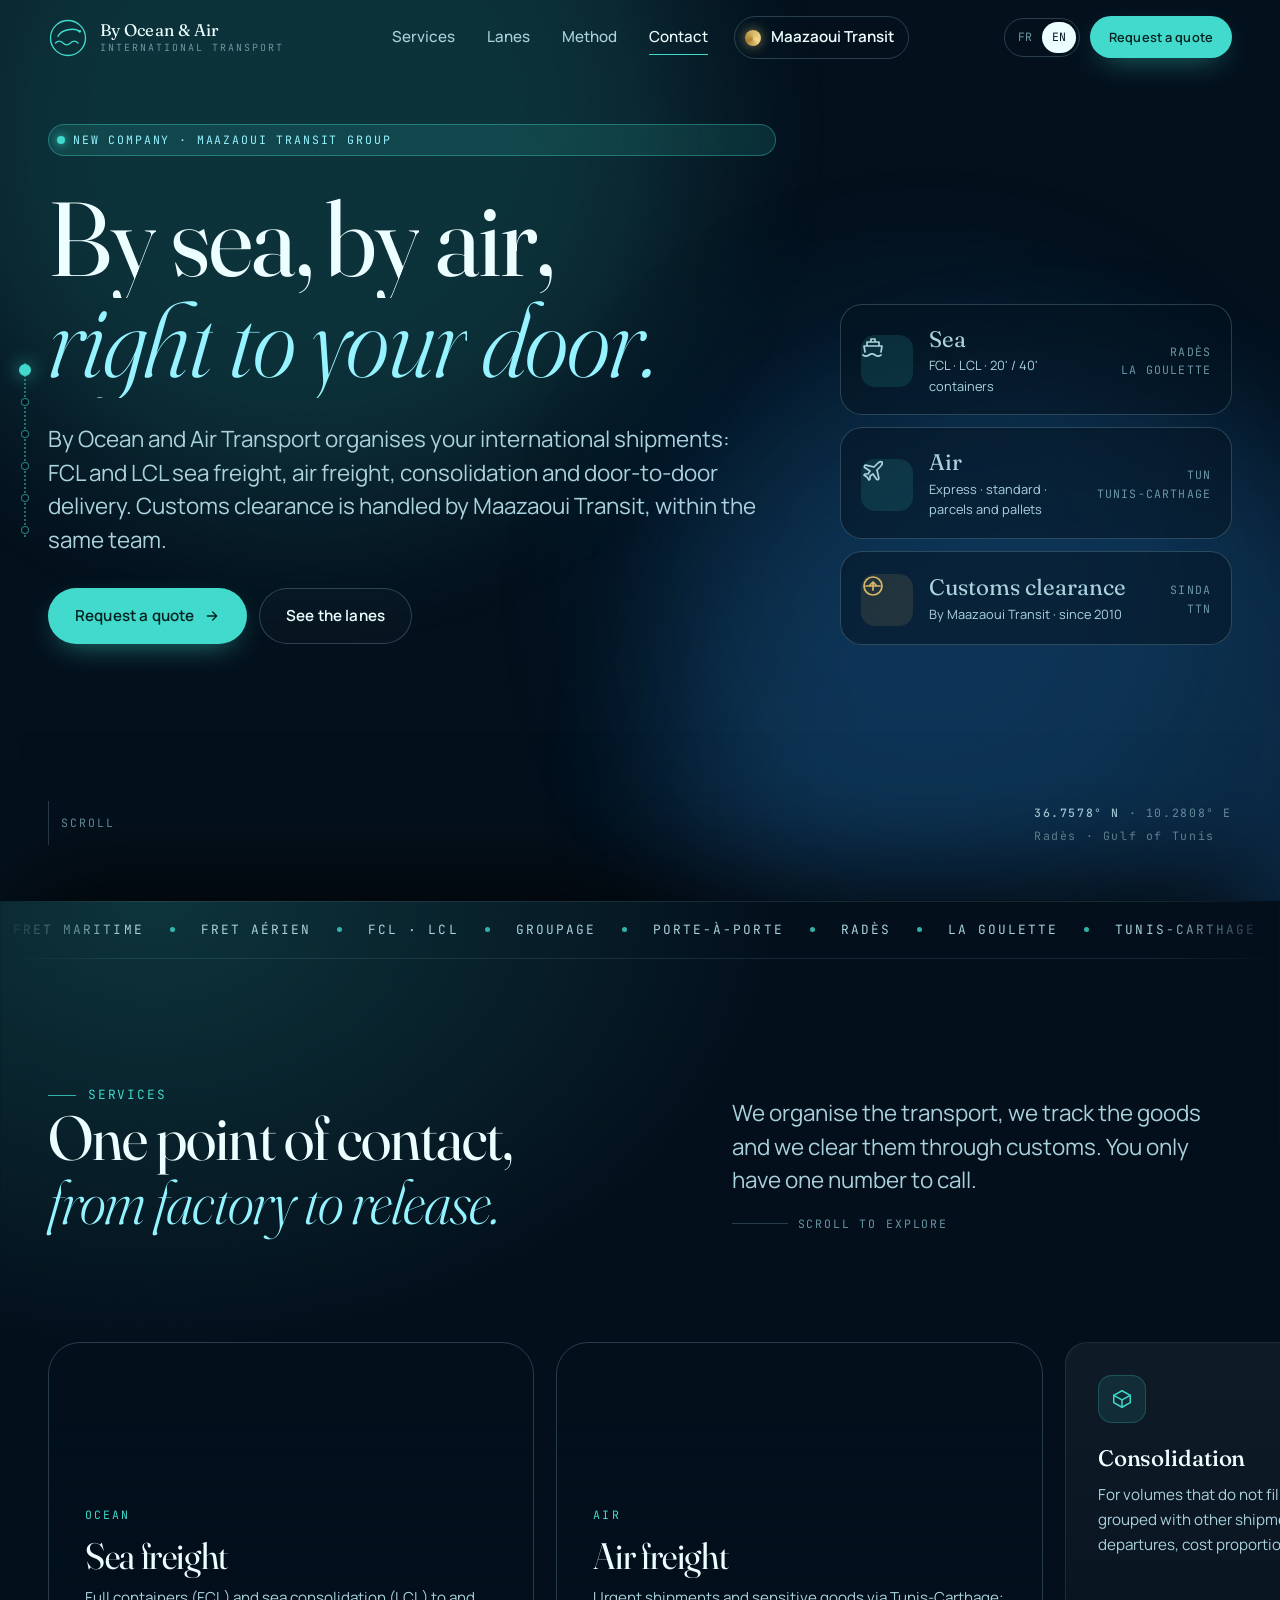
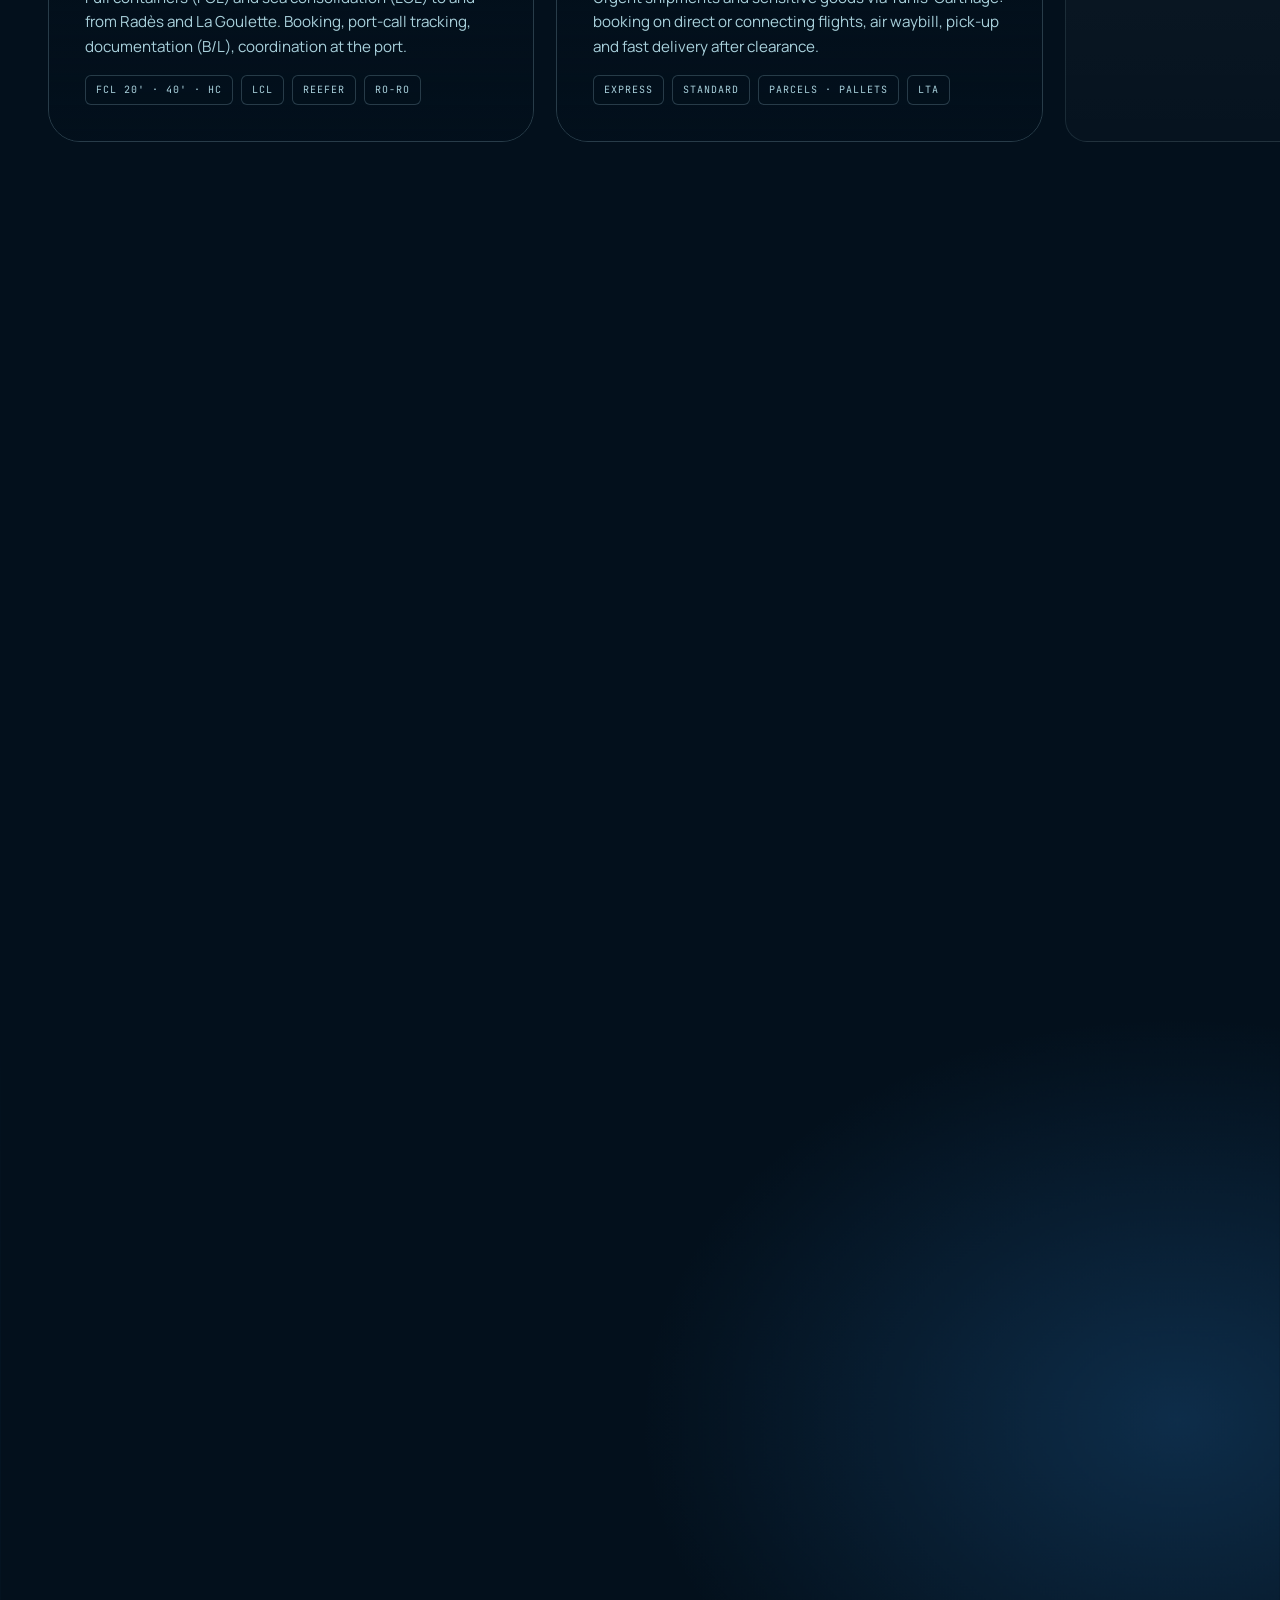
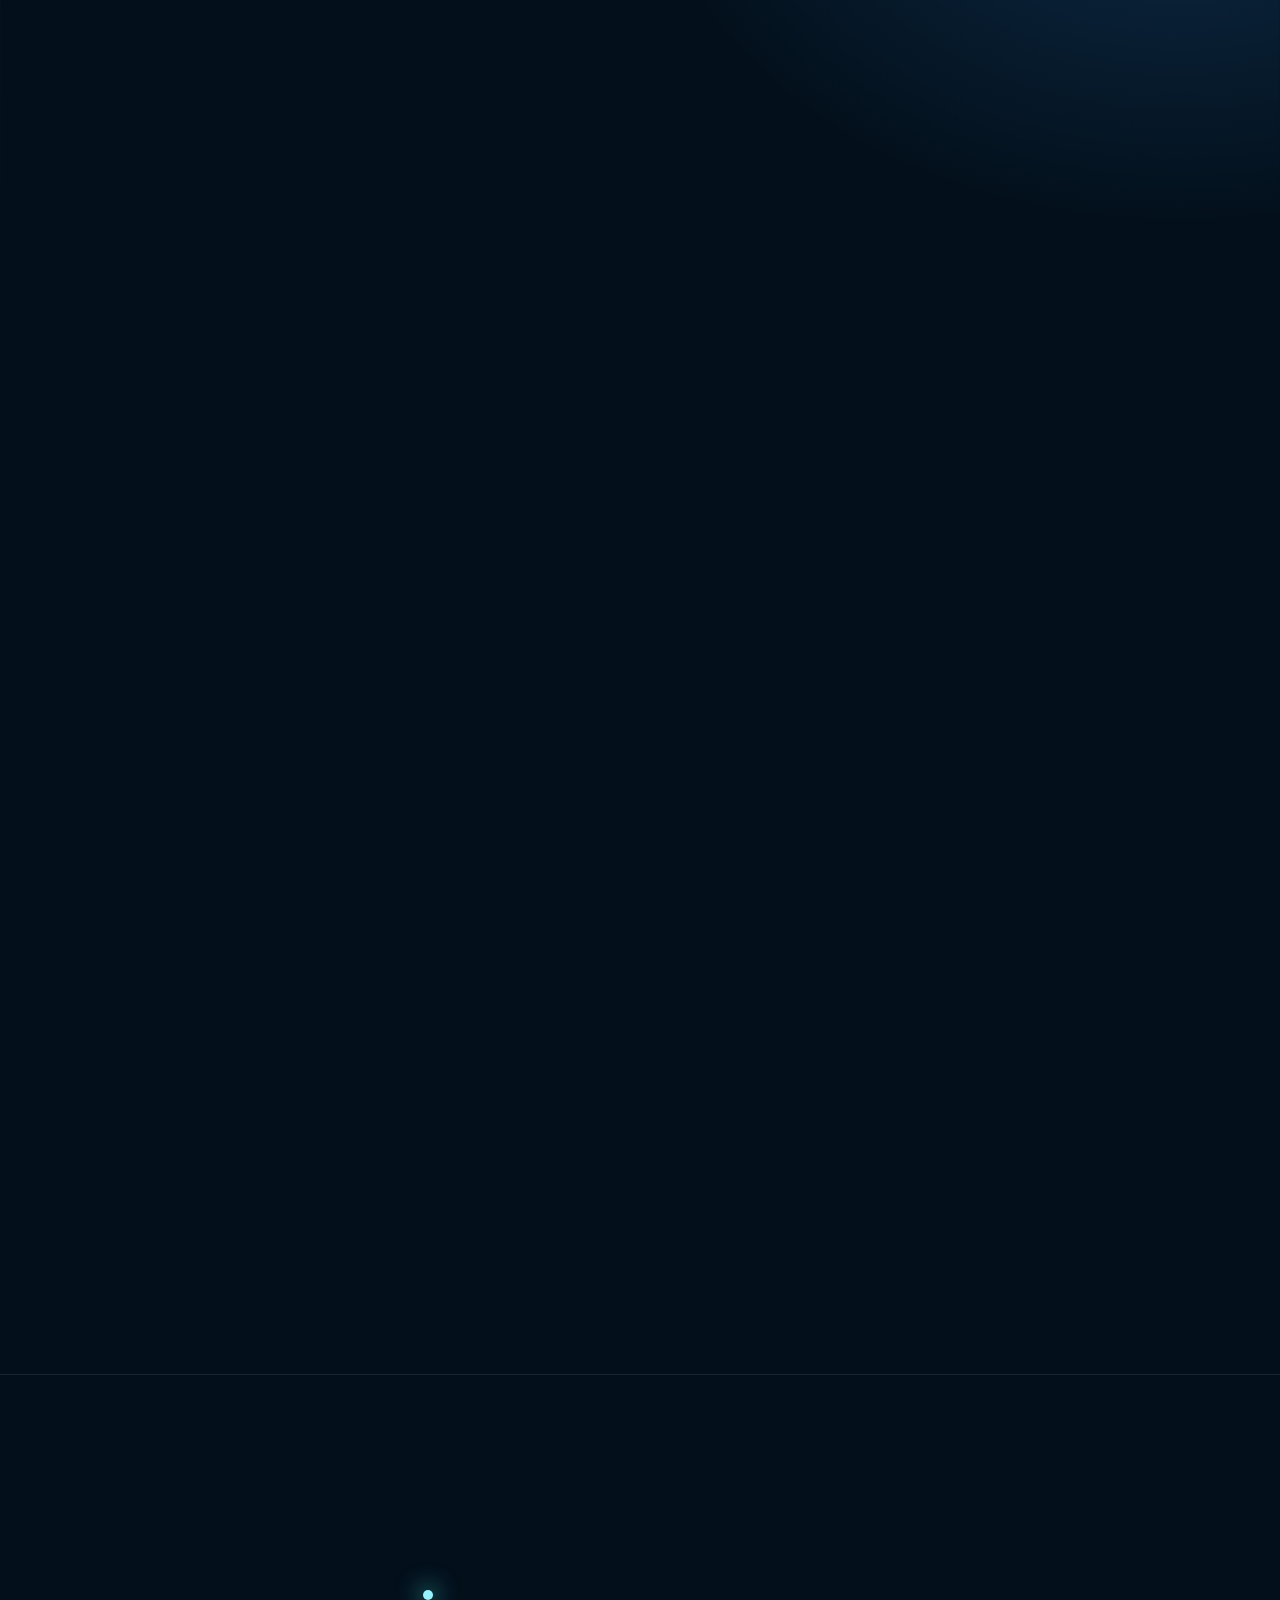
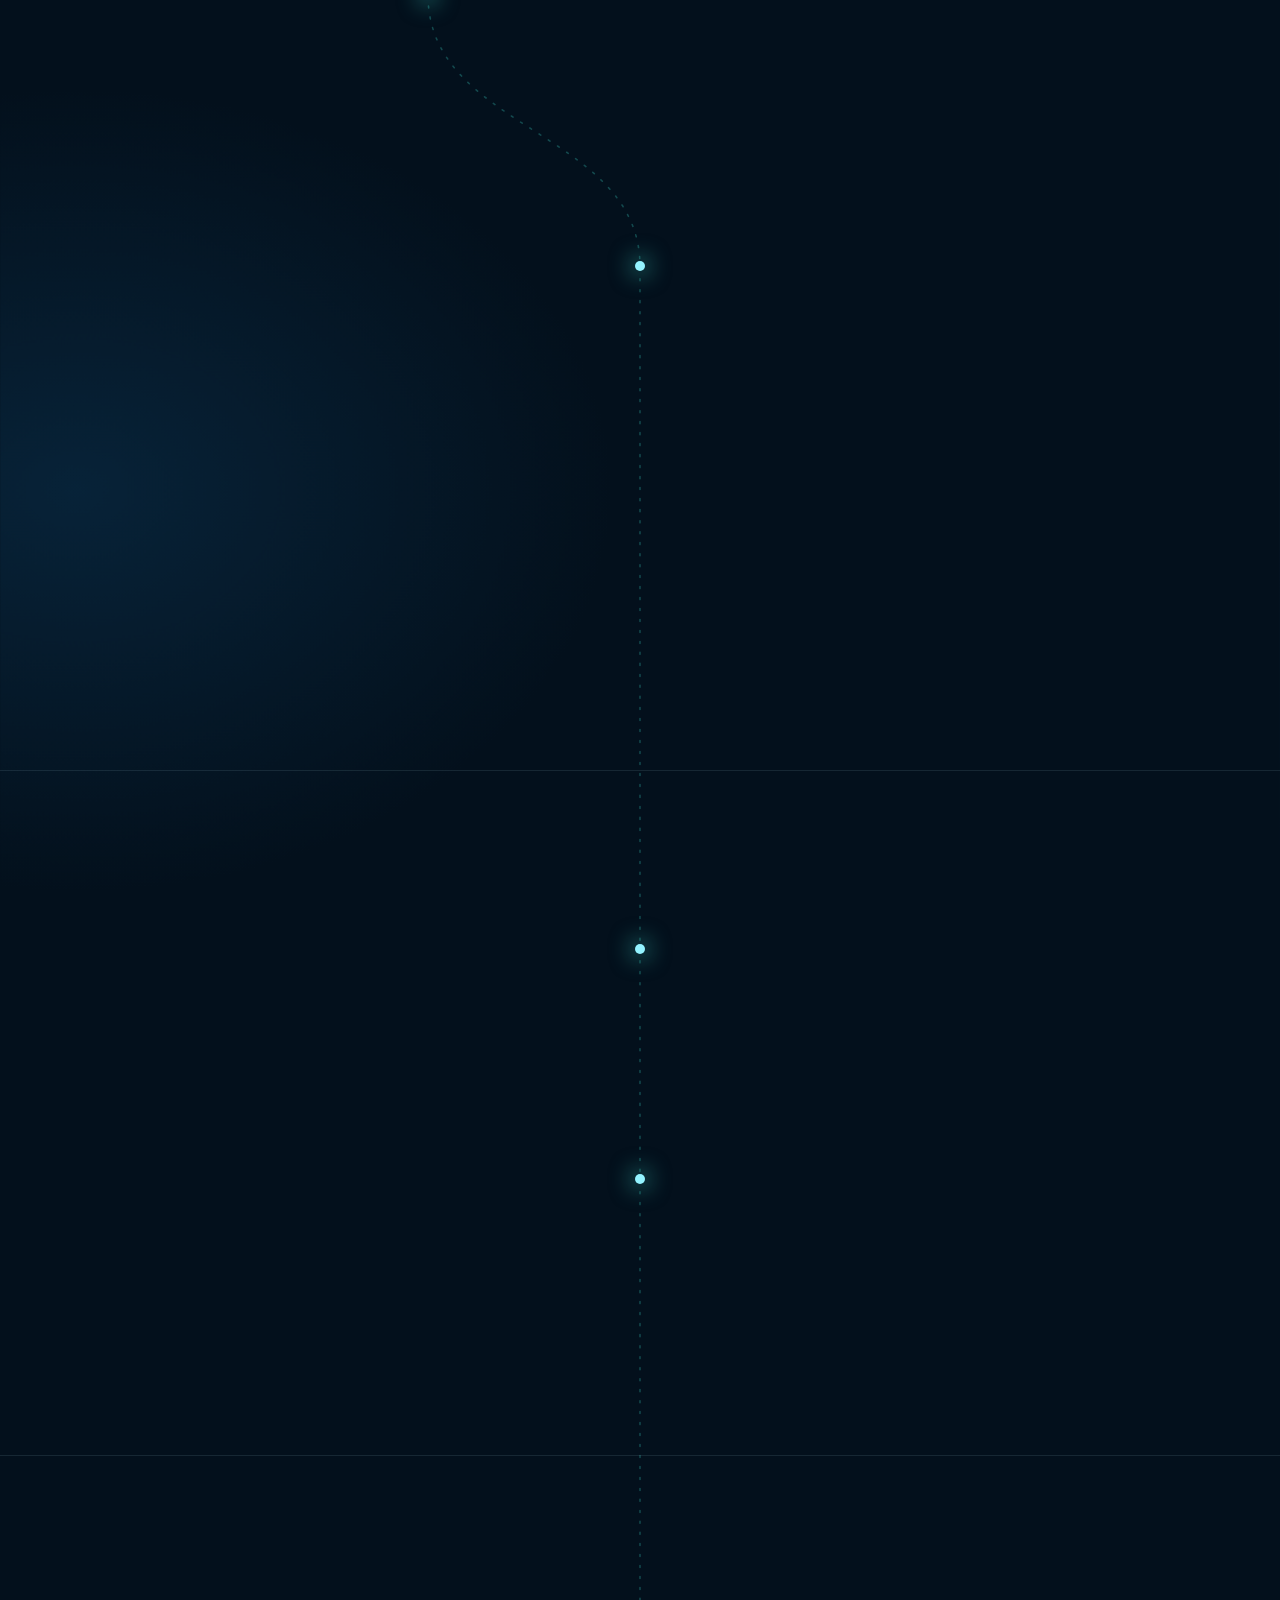
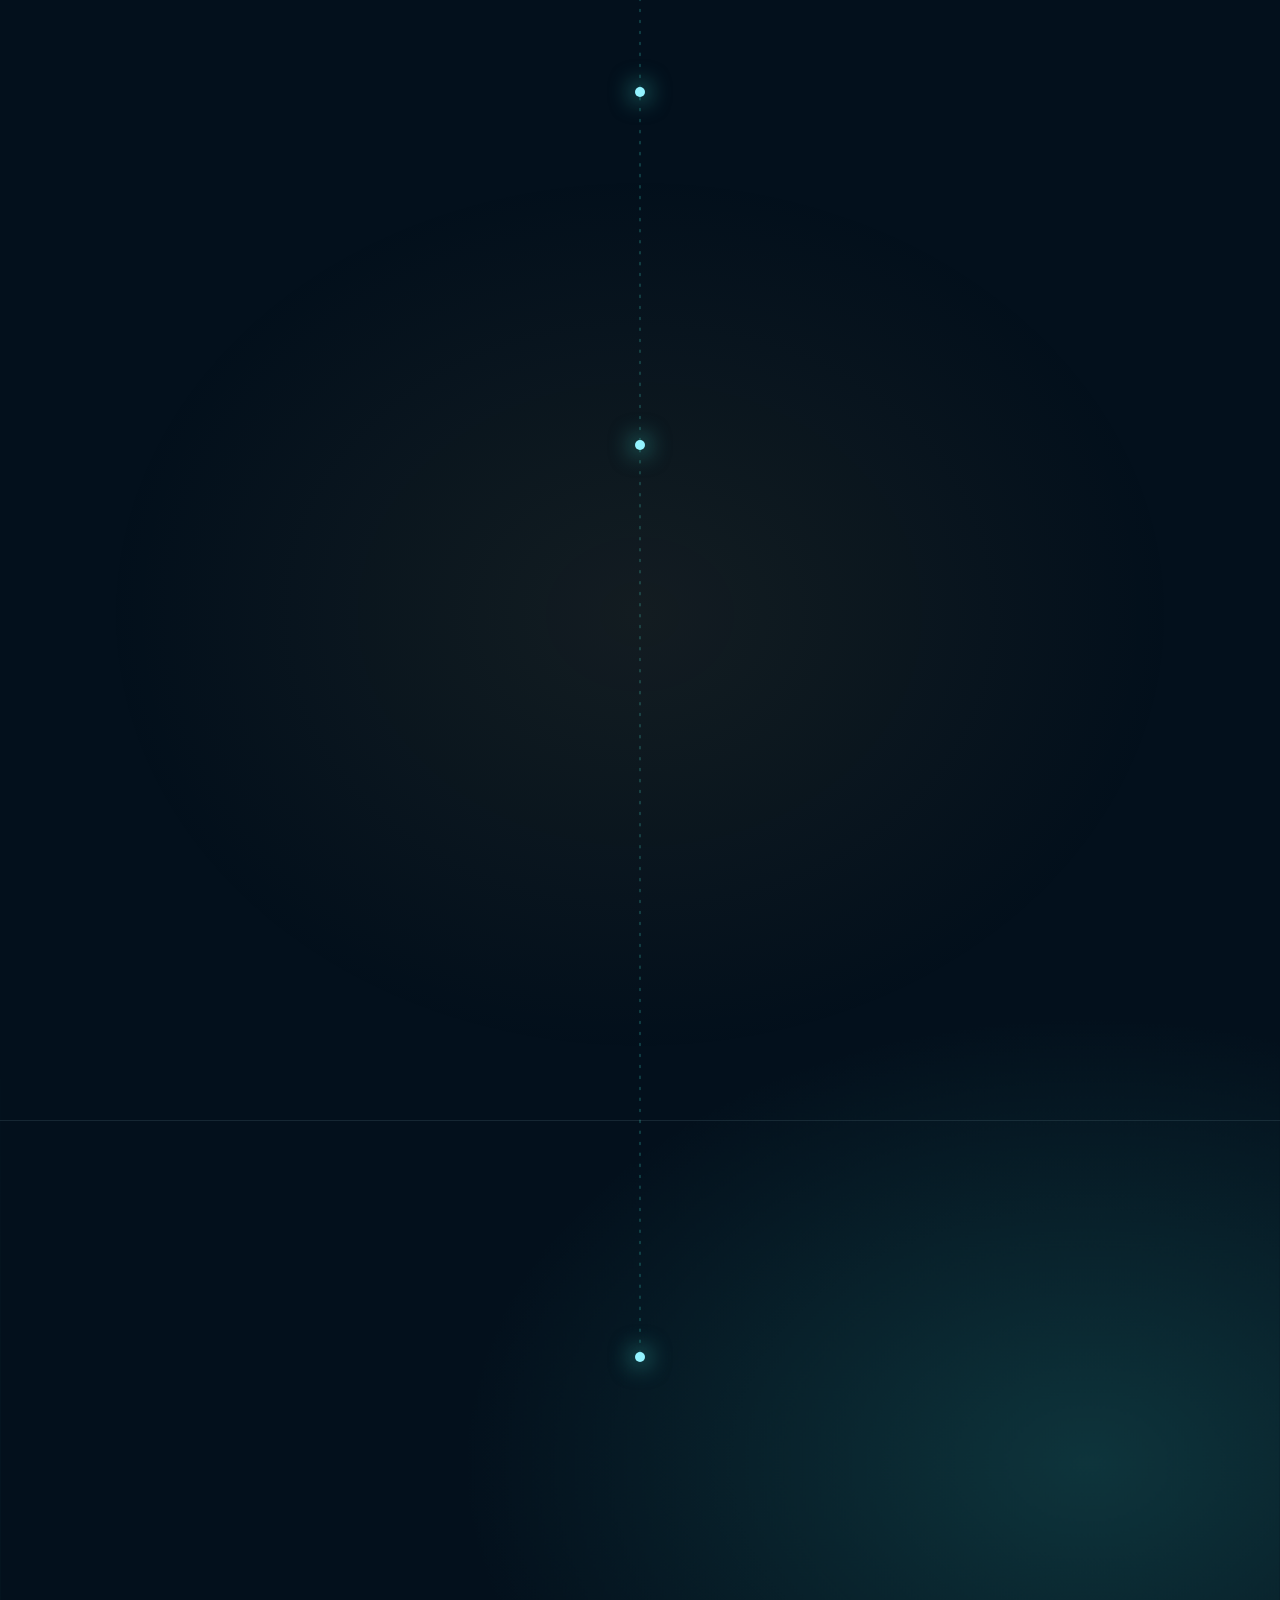
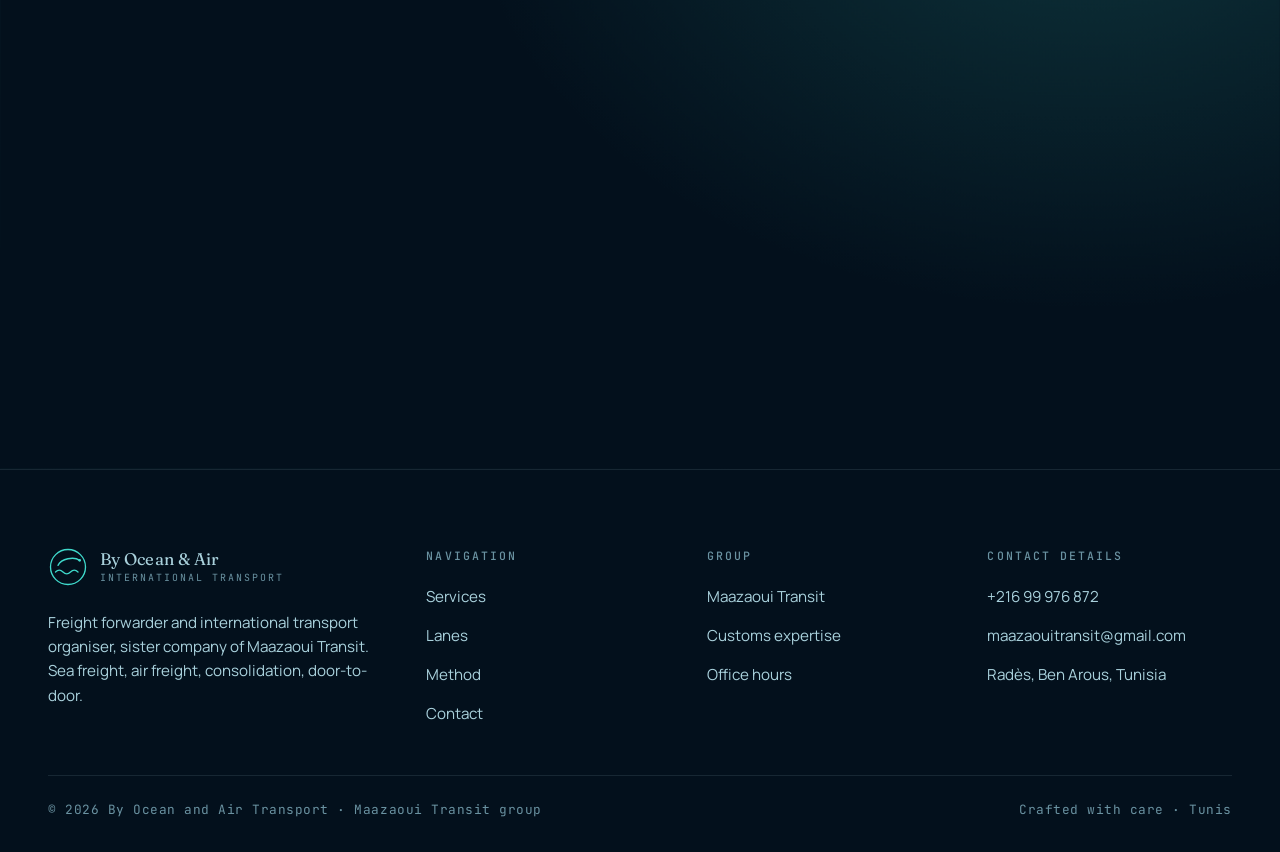
==== commit a8a5fba1: "Effet 4D : film d'ouverture piloté par le défilement (d'après la référence vidéo) Analyse de la réfé" ====
--- a/transport.html
+++ b/transport.html
@@ -189,7 +189,6 @@
     </section>
 
     <div class="curtain">
-    <div class="space" aria-hidden="true"><canvas data-canvas="space"></canvas></div>
     <div class="tint-veil" aria-hidden="true"></div>
     <svg class="journey" aria-hidden="true"><path class="journey-dots" d=""/><path class="journey-done" d=""/></svg>
     <!-- ========================================================= Marquee -->
@@ -522,13 +521,6 @@
     <button class="fx-notice-btn" type="button" data-fx="on" data-i18n="fx.enable">Activer les effets</button>
     <button class="fx-notice-close" type="button" data-fx="dismiss" aria-label="Fermer" data-i18n-attr="aria-label:fx.close">×</button>
   </div>
-  <div class="hud4d" aria-hidden="true">
-    <b>4D</b>
-    <span>x<i data-h="x">+0.00</i></span>
-    <span>y<i data-h="y">+0.00</i></span>
-    <span>z<i data-h="z">0000</i></span>
-    <span>t<i data-h="t">--:--:--</i></span>
-  </div>
   <div class="toast" role="status" aria-live="polite"></div>
 
   <script src="assets/js/config.js" defer></script>
--- a/assets/css/fourd.css
+++ b/assets/css/fourd.css
@@ -1,40 +1,7 @@
 /* =============================================================================
-   4D — espace en profondeur, plans inclinés et relevé (actifs sous html.fourd)
+   4D — plans inclinés après le film (actifs sous html.fourd)
    ========================================================================== */
 
-/* ------------------------------------------------------------- Espace */
-/* Accueil : couche fixe au-dessus du champ de flux, derrière tout le contenu.
-   Transport : placée dans le rideau (z-index -1 dans son contexte), elle passe
-   au-dessus du fond du rideau et sous le contenu ; son opacité suit le rideau. */
-.space {
-  position: fixed;
-  top: 0;
-  right: 0;
-  bottom: 0;
-  left: 0;
-  inset: 0;
-  z-index: -1;
-  pointer-events: none;
-  overflow: hidden;
-  display: none;
-}
-
-html.fourd .space {
-  display: block;
-}
-
-.space canvas {
-  display: block;
-  width: 100%;
-  height: 100%;
-}
-
-/* Le champ de flux s'efface un peu : les étoiles et les portes donnent la profondeur. */
-html.fourd .depth-field canvas {
-  opacity: calc(0.62 + var(--depth, 0) * 0.18);
-}
-
-/* -------------------------------------------------------------- Plans */
 /* Mesure « à plat » (chemin pointillé, graines) : transformations neutralisées. */
 html.fourd-measure .fourd-plane {
   transform: none !important;
@@ -44,63 +11,3 @@
   -webkit-backface-visibility: hidden;
   backface-visibility: hidden;
 }
-
-/* ------------------------------------------------------------- Relevé */
-/* Bandeau vertical dans la marge droite, en miroir du rail de gauche : il ne recouvre
-   jamais le contenu (affiché à partir de 1180 px, comme le rail). */
-.hud4d {
-  position: fixed;
-  right: 12px;
-  top: 50%;
-  z-index: 94;
-  display: none;
-  align-items: center;
-  gap: 14px;
-  padding: 10px 4px;
-  -webkit-writing-mode: vertical-rl;
-  writing-mode: vertical-rl;
-  transform: translateY(-50%);
-  font-family: var(--font-mono);
-  font-size: 10px;
-  line-height: 1;
-  letter-spacing: 0.14em;
-  text-transform: uppercase;
-  color: var(--text-3);
-  pointer-events: none;
-  contain: layout paint;
-}
-
-@media (min-width: 1180px) {
-  html.fourd .hud4d {
-    display: flex;
-  }
-}
-
-.hud4d b {
-  color: var(--accent-ink);
-  background: var(--accent);
-  border-radius: 999px;
-  padding: 6px 2px;
-  letter-spacing: 0.08em;
-  font-weight: 600;
-}
-
-.hud4d span {
-  white-space: nowrap;
-}
-
-.hud4d i {
-  display: inline-block;
-  min-height: 5.4ch; /* repli : axe de lecture vertical */
-  min-inline-size: 5.4ch;
-  margin-top: 5px; /* axe de lecture vertical : l'espace entre la lettre et la valeur est en haut */
-  font-style: normal;
-  color: var(--text-2);
-  font-variant-numeric: tabular-nums;
-}
-
-.hud4d [data-h="t"] {
-  min-height: 8.4ch;
-  min-inline-size: 8.4ch;
-  color: var(--accent-2);
-}
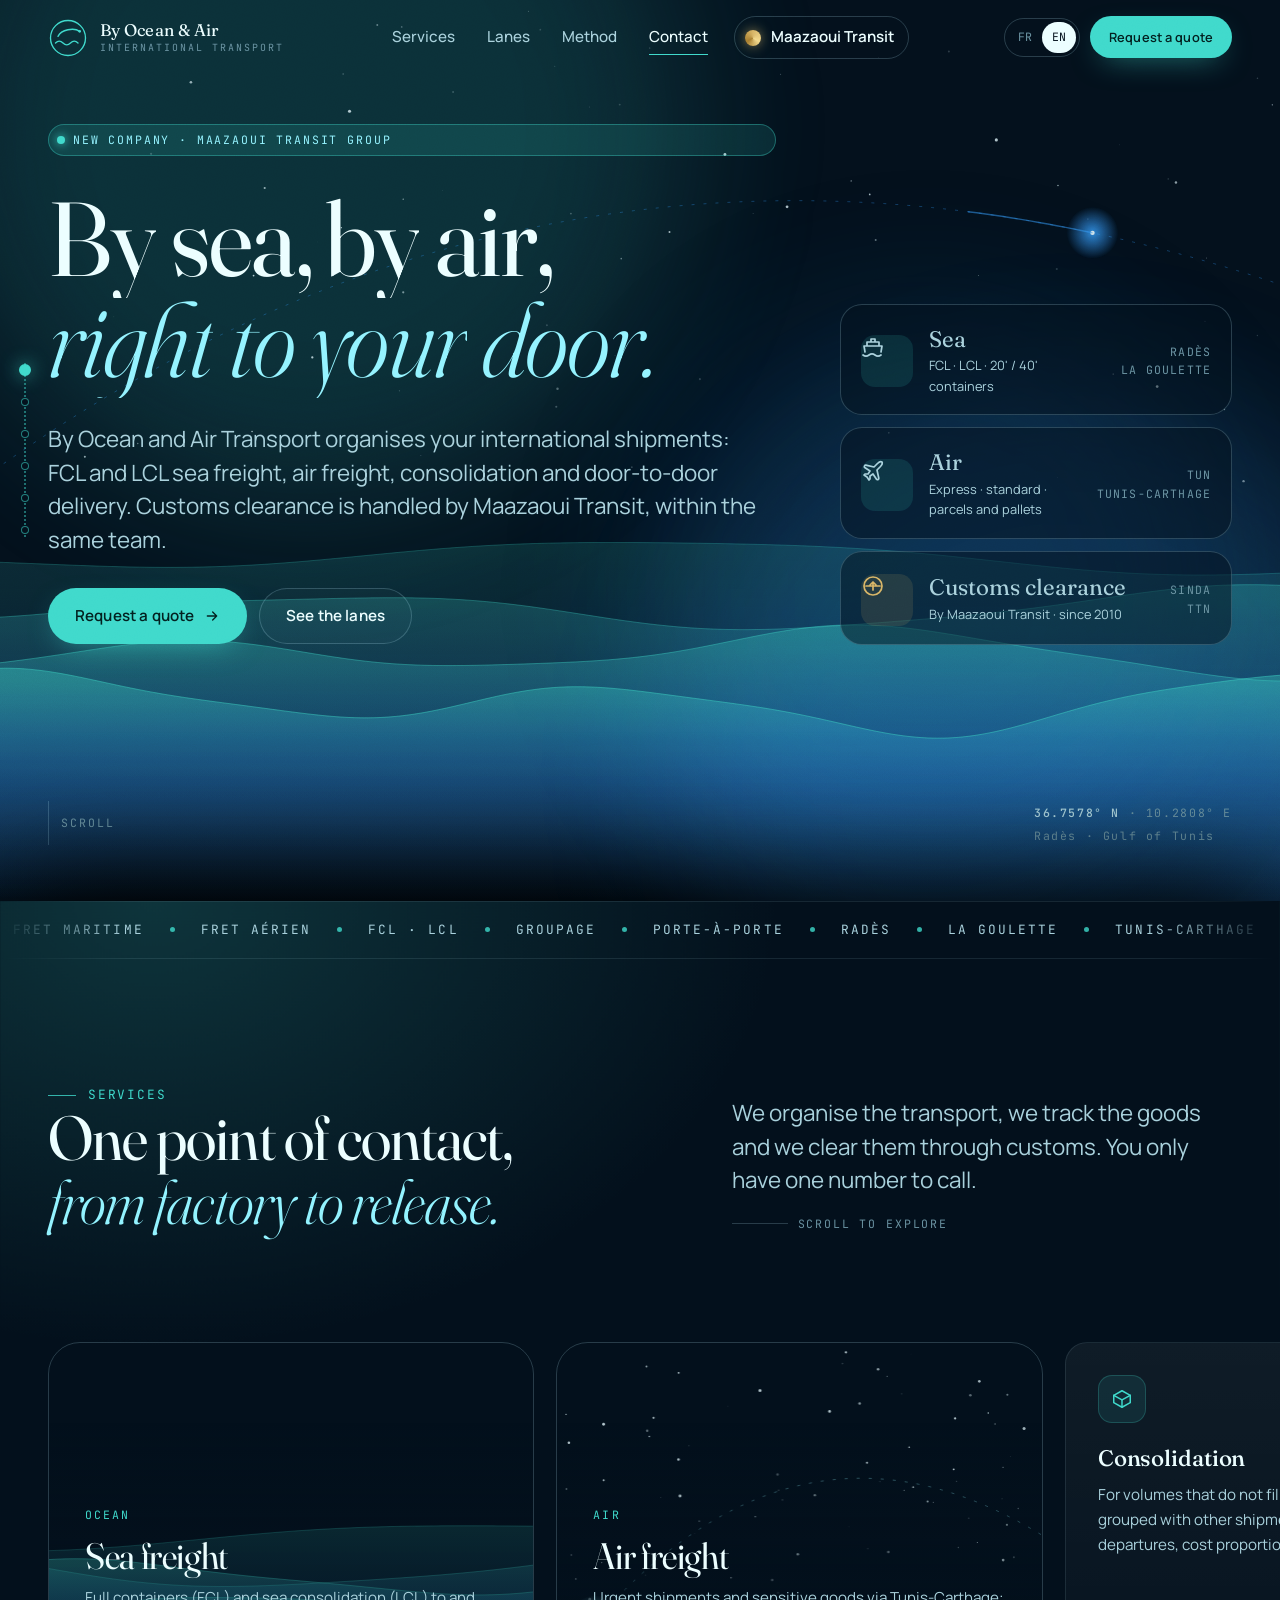
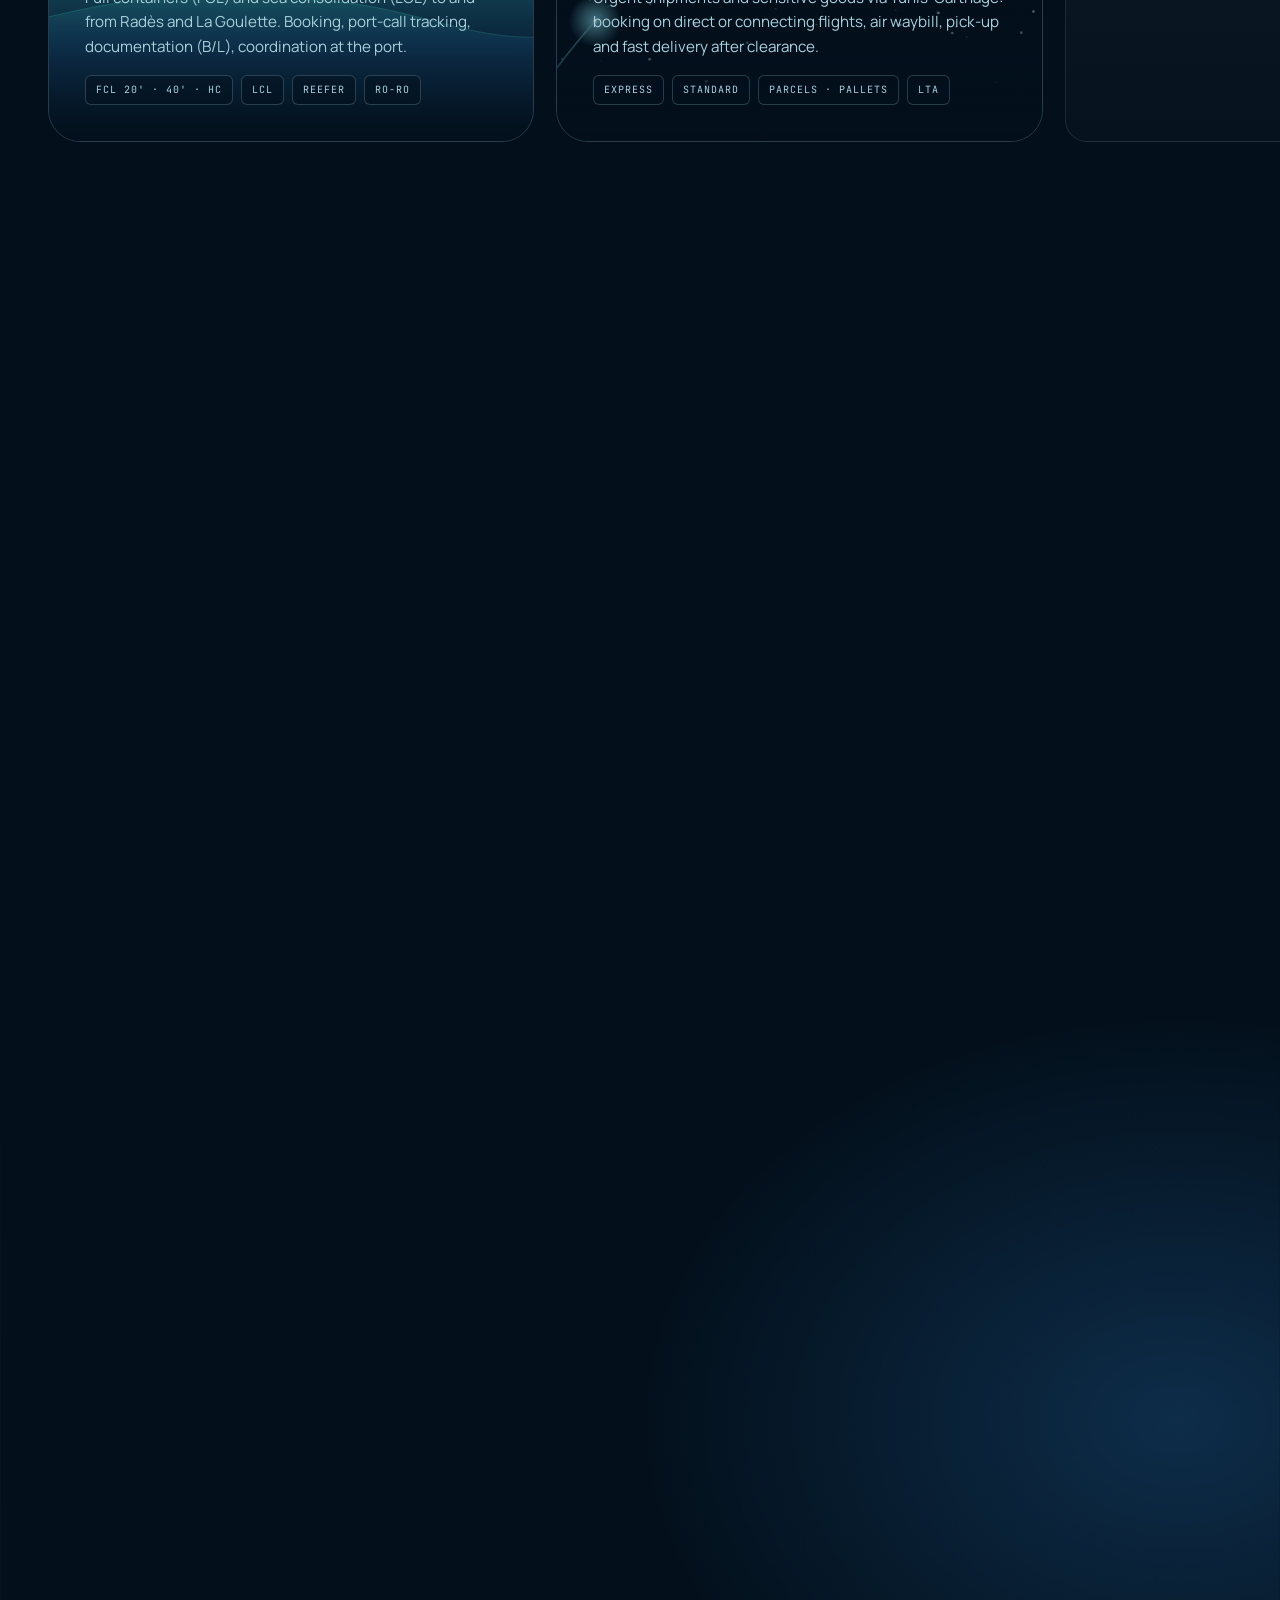
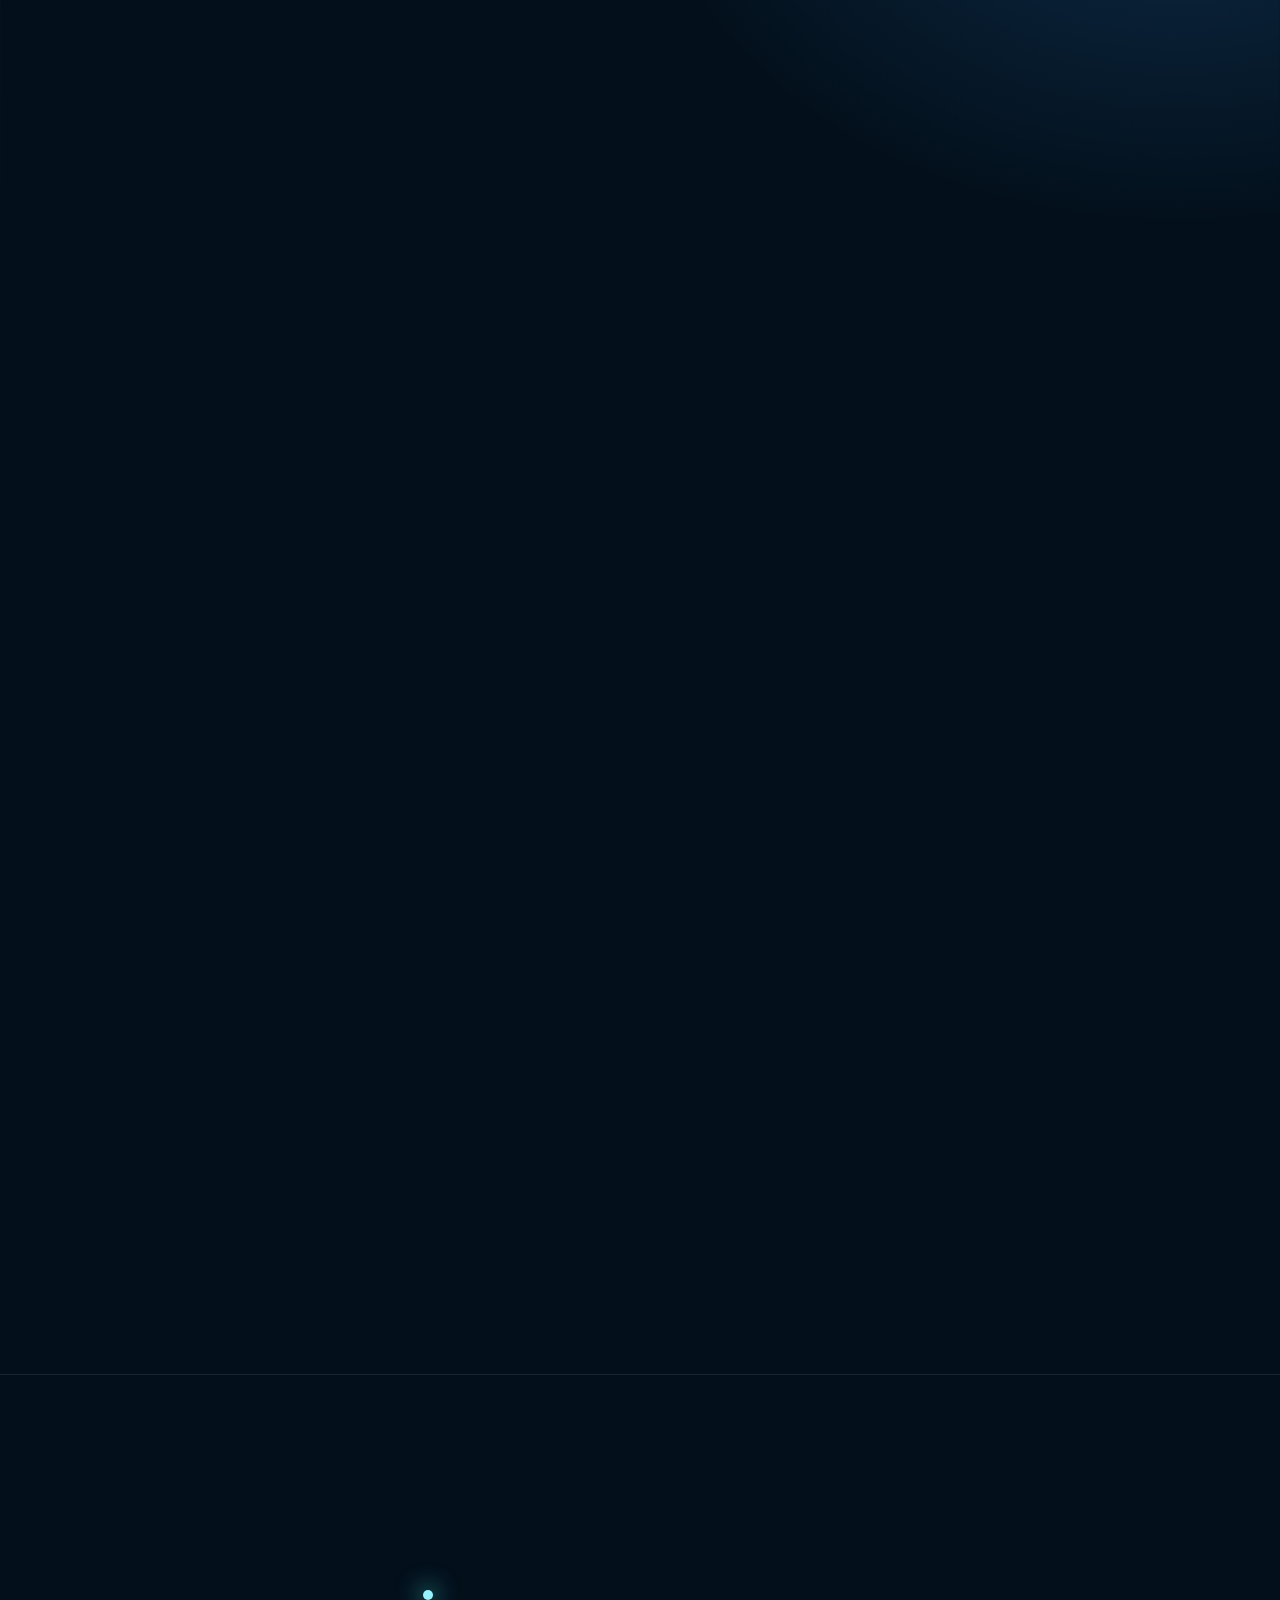
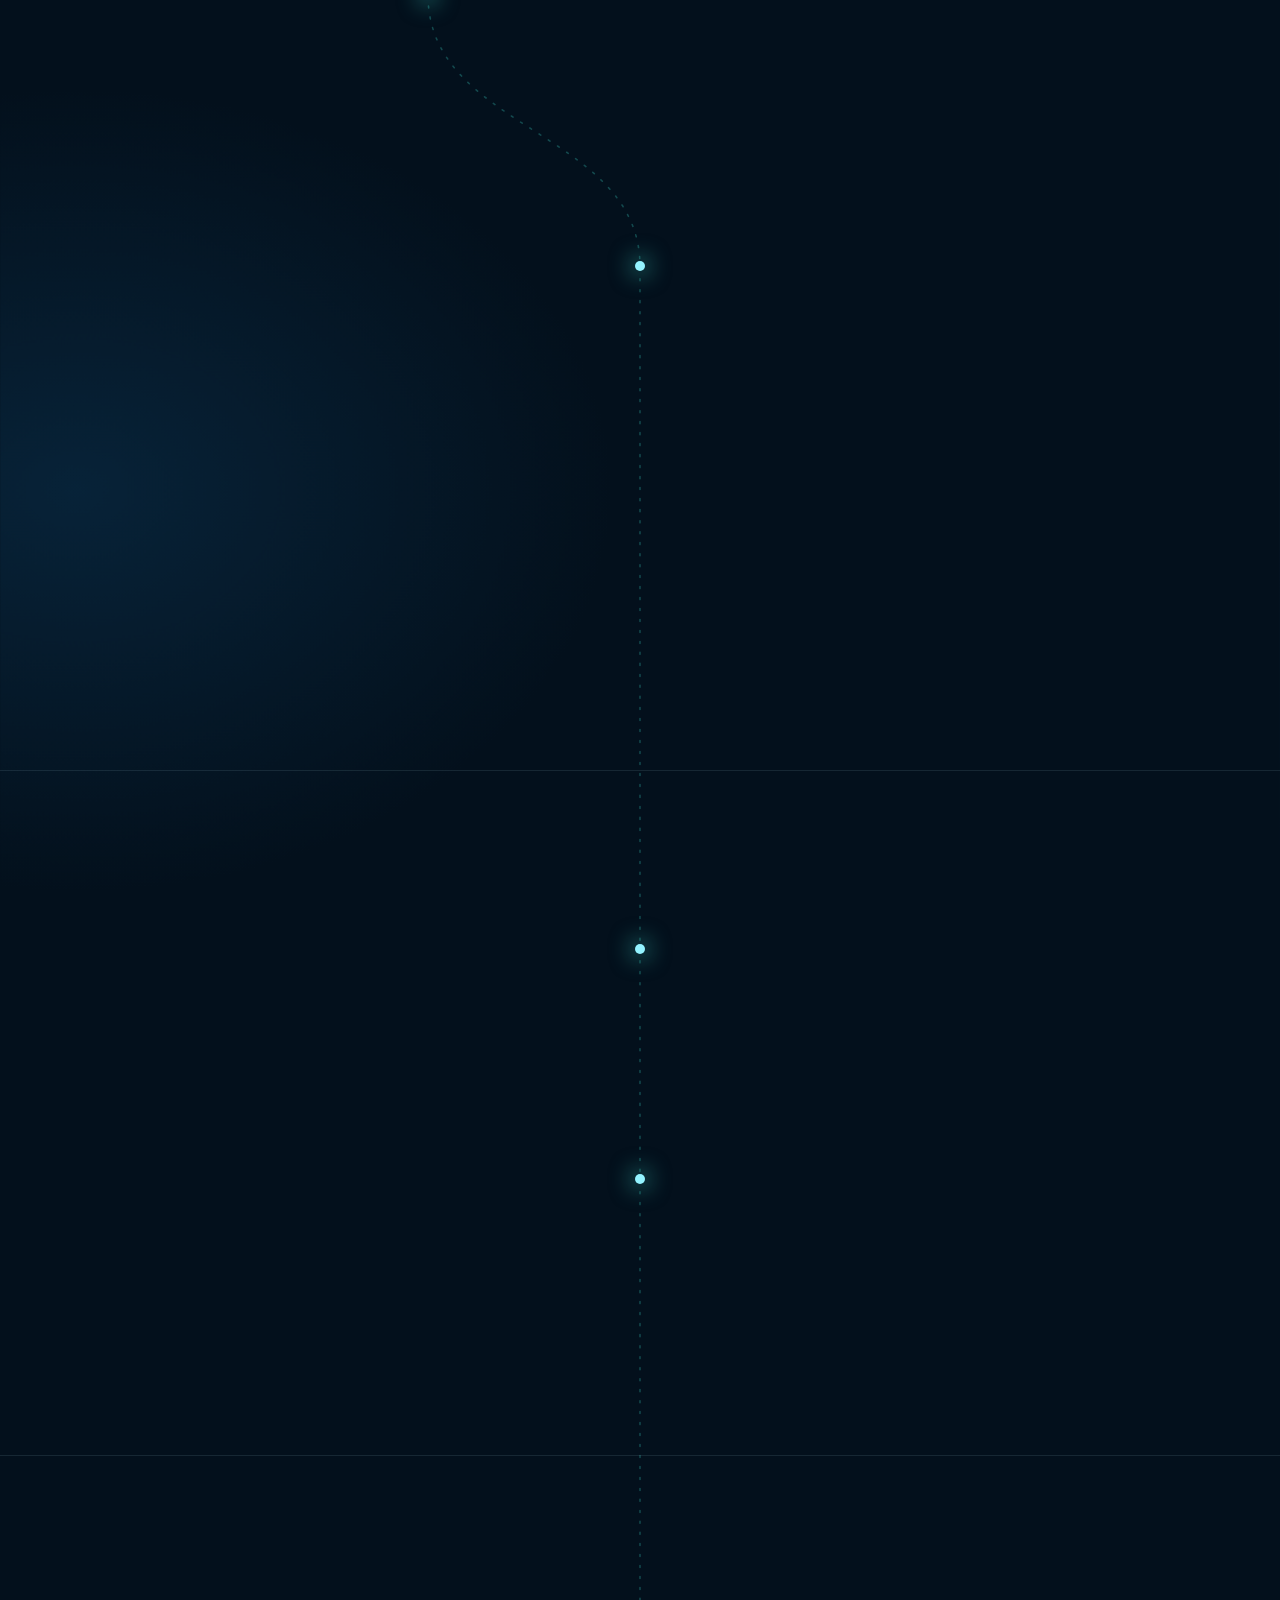
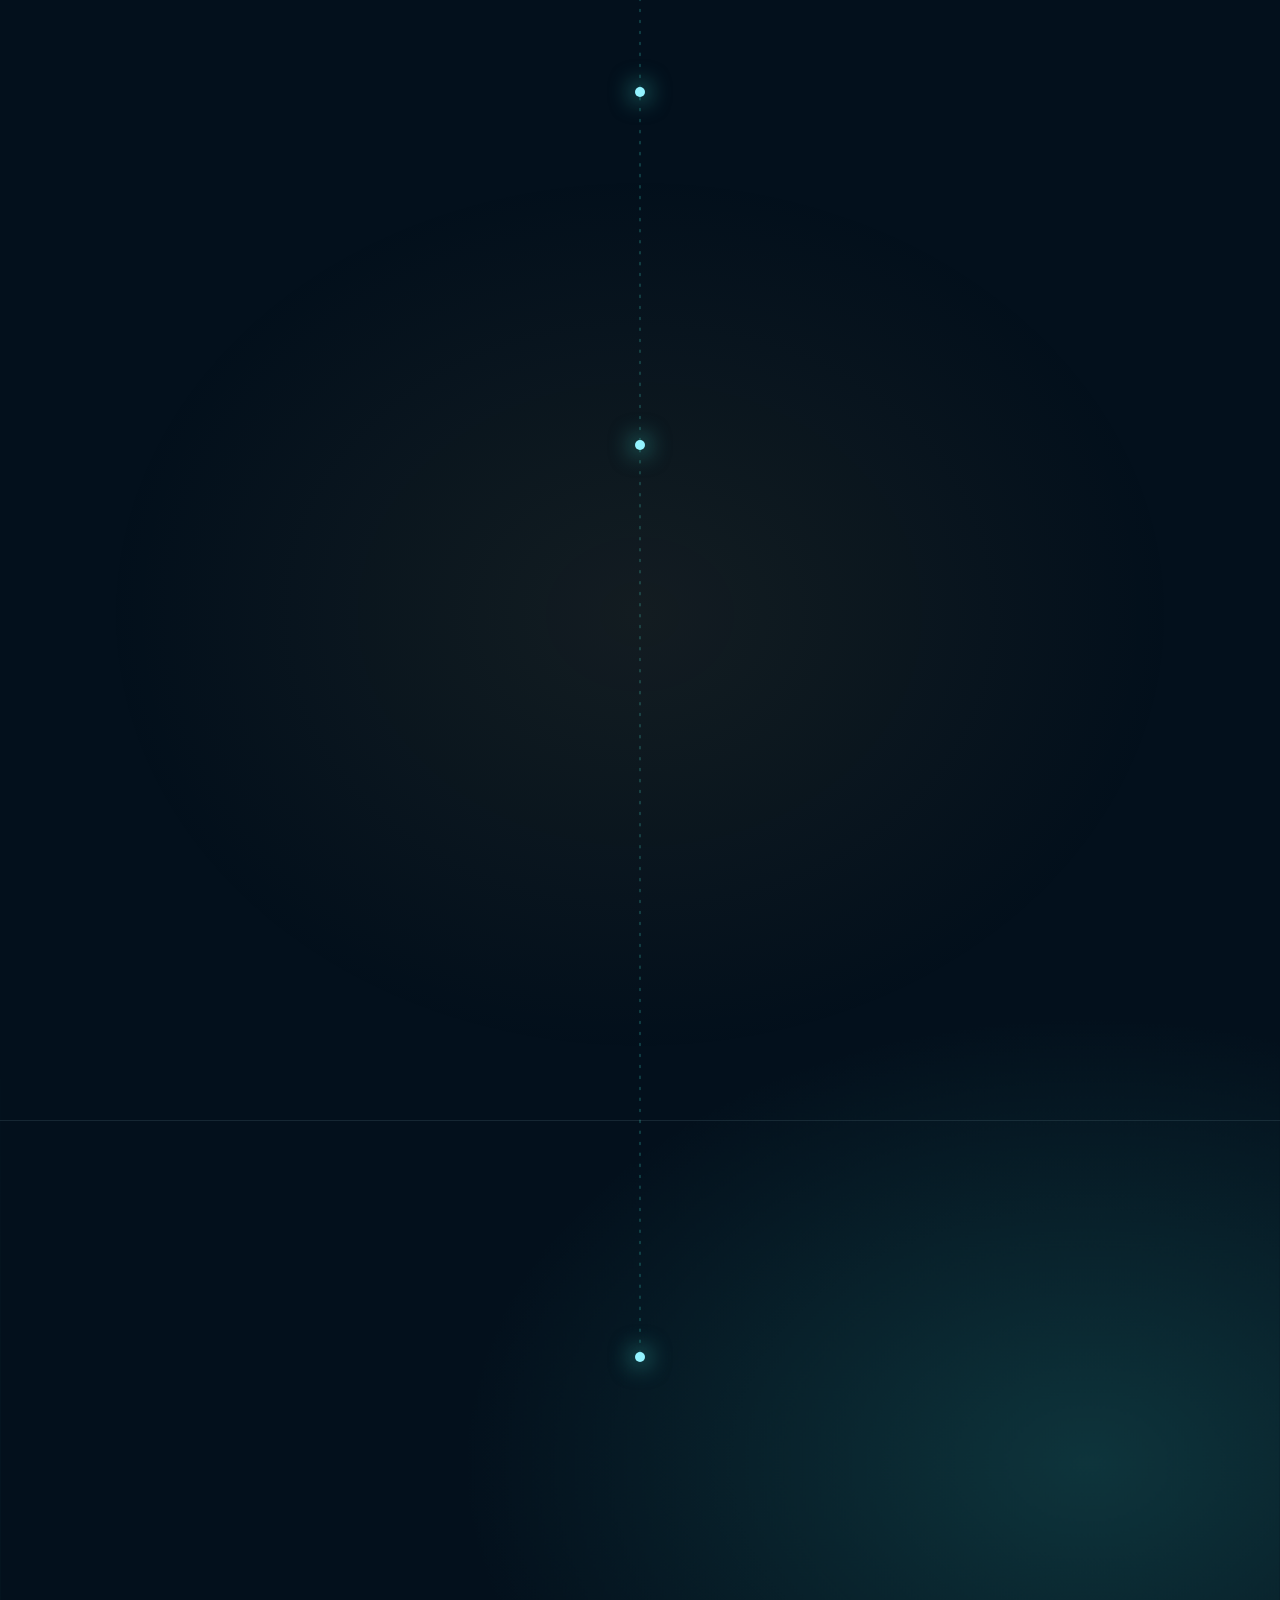
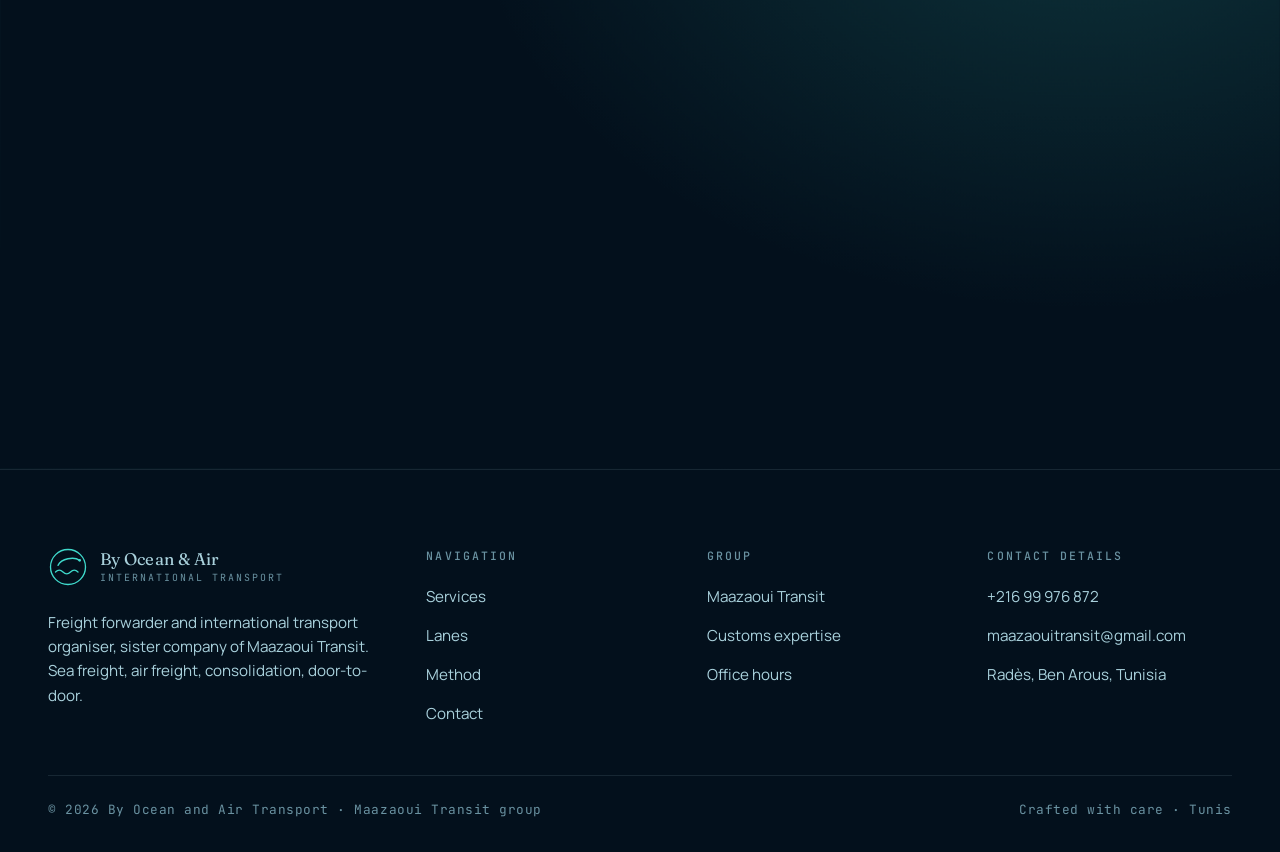
==== commit 5f2b45ee: "Portail : liseré seul autour du globe, texte rapproché (choix du propriétaire) - L'orbite extérieure" ====
--- a/transport.html
+++ b/transport.html
@@ -363,8 +363,7 @@
         <div class="portal-wrap" data-bloom>
           <a class="portal" href="index.html" data-portal data-cursor='{"fr":"Retour","en":"Back"}' aria-label="Retour au site de Maazaoui Transit">
             <span class="portal-halo" aria-hidden="true"></span>
-            <span class="portal-ring" aria-hidden="true"></span>
-            <span class="portal-ring portal-ring--2" aria-hidden="true"></span>
+            <span class="portal-rim" aria-hidden="true"></span>
             <span class="portal-inner" aria-hidden="true"><canvas data-canvas="flow-compact"></canvas></span>
             <svg class="portal-text" viewBox="0 0 100 100" aria-hidden="true">
               <defs><path id="portal-circle" d="M50,50 m-47,0 a47,47 0 1,1 94,0 a47,47 0 1,1 -94,0"/></defs>
--- a/assets/css/components.css
+++ b/assets/css/components.css
@@ -1299,32 +1299,21 @@
   outline-offset: 12px;
 }
 
-.portal-ring {
+/* Contour du portail : un seul liseré complet collé au globe, lueur douce vers l'extérieur
+   et vers l'intérieur. (Les arcs partiels tournants donnaient un cercle cassé ; l'orbite
+   extérieure a été retirée à la demande du propriétaire.) */
+.portal-rim {
   position: absolute;
-  top: 0;
-  right: 0;
-  bottom: 0;
-  left: 0;
-  inset: 0;
+  top: 23px;
+  right: 23px;
+  bottom: 23px;
+  left: 23px;
+  inset: 23px;
   border-radius: 50%;
-  padding: 1.5px;
-  background: conic-gradient(from 0deg, transparent 0 62%, var(--p-accent, #3fd9cb) 82%, transparent 100%);
-  -webkit-mask: linear-gradient(#000 0 0) content-box, linear-gradient(#000 0 0);
-  mask: linear-gradient(#000 0 0) content-box, linear-gradient(#000 0 0);
-  -webkit-mask-composite: xor;
-  mask-composite: exclude;
-  animation: spin 7s linear infinite;
-}
-
-.portal-ring--2 {
-  top: 14px;
-  right: 14px;
-  bottom: 14px;
-  left: 14px;
-  inset: 14px;
-  animation-direction: reverse;
-  animation-duration: 11s;
-  opacity: 0.6;
+  border: 1.5px solid rgba(var(--p-accent-rgb, 63, 217, 203), 0.62);
+  box-shadow: 0 0 28px rgba(var(--p-accent-rgb, 63, 217, 203), 0.32), inset 0 0 22px rgba(var(--p-accent-rgb, 63, 217, 203), 0.22);
+  pointer-events: none;
+  z-index: 1;
 }
 
 .portal-halo {
@@ -1380,7 +1369,7 @@
   left: 0;
   inset: 0;
   border-radius: 50%;
-  box-shadow: inset 0 2px 30px rgba(255, 255, 255, 0.08);
+  box-shadow: inset 0 0 0 1px rgba(255, 255, 255, 0.07), inset 0 2px 30px rgba(255, 255, 255, 0.08);
   pointer-events: none;
 }
 
@@ -1447,16 +1436,15 @@
 
 .portal-text {
   position: absolute;
-  top: -34px;
-  right: -34px;
-  bottom: -34px;
-  left: -34px;
-  inset: -34px;
+  top: -14px;
+  right: -14px;
+  bottom: -14px;
+  left: -14px;
+  inset: -14px; /* texte rapproché du liseré, désormais seul contour */
   animation: spin 40s linear infinite;
   pointer-events: none;
 }
 
-.portal.is-offscreen .portal-ring,
 .portal.is-offscreen .portal-text {
   animation-play-state: paused;
 }
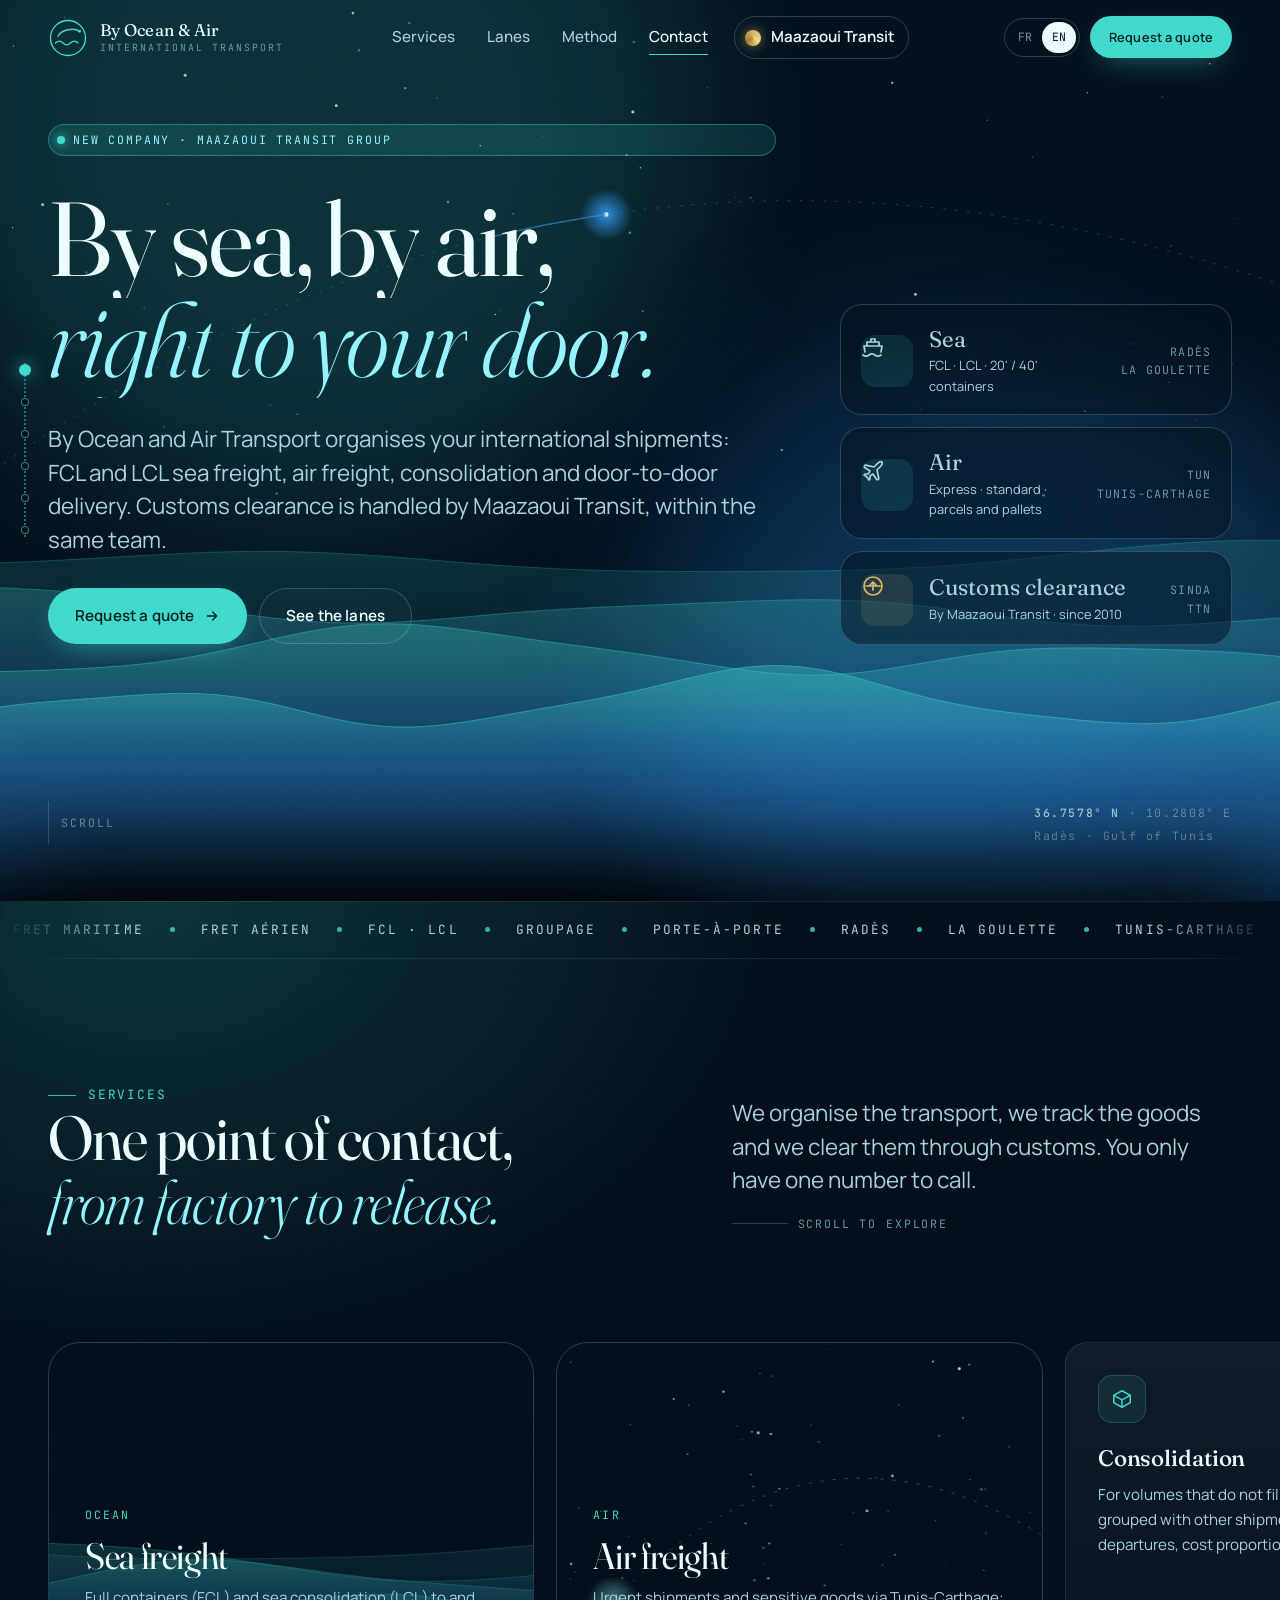
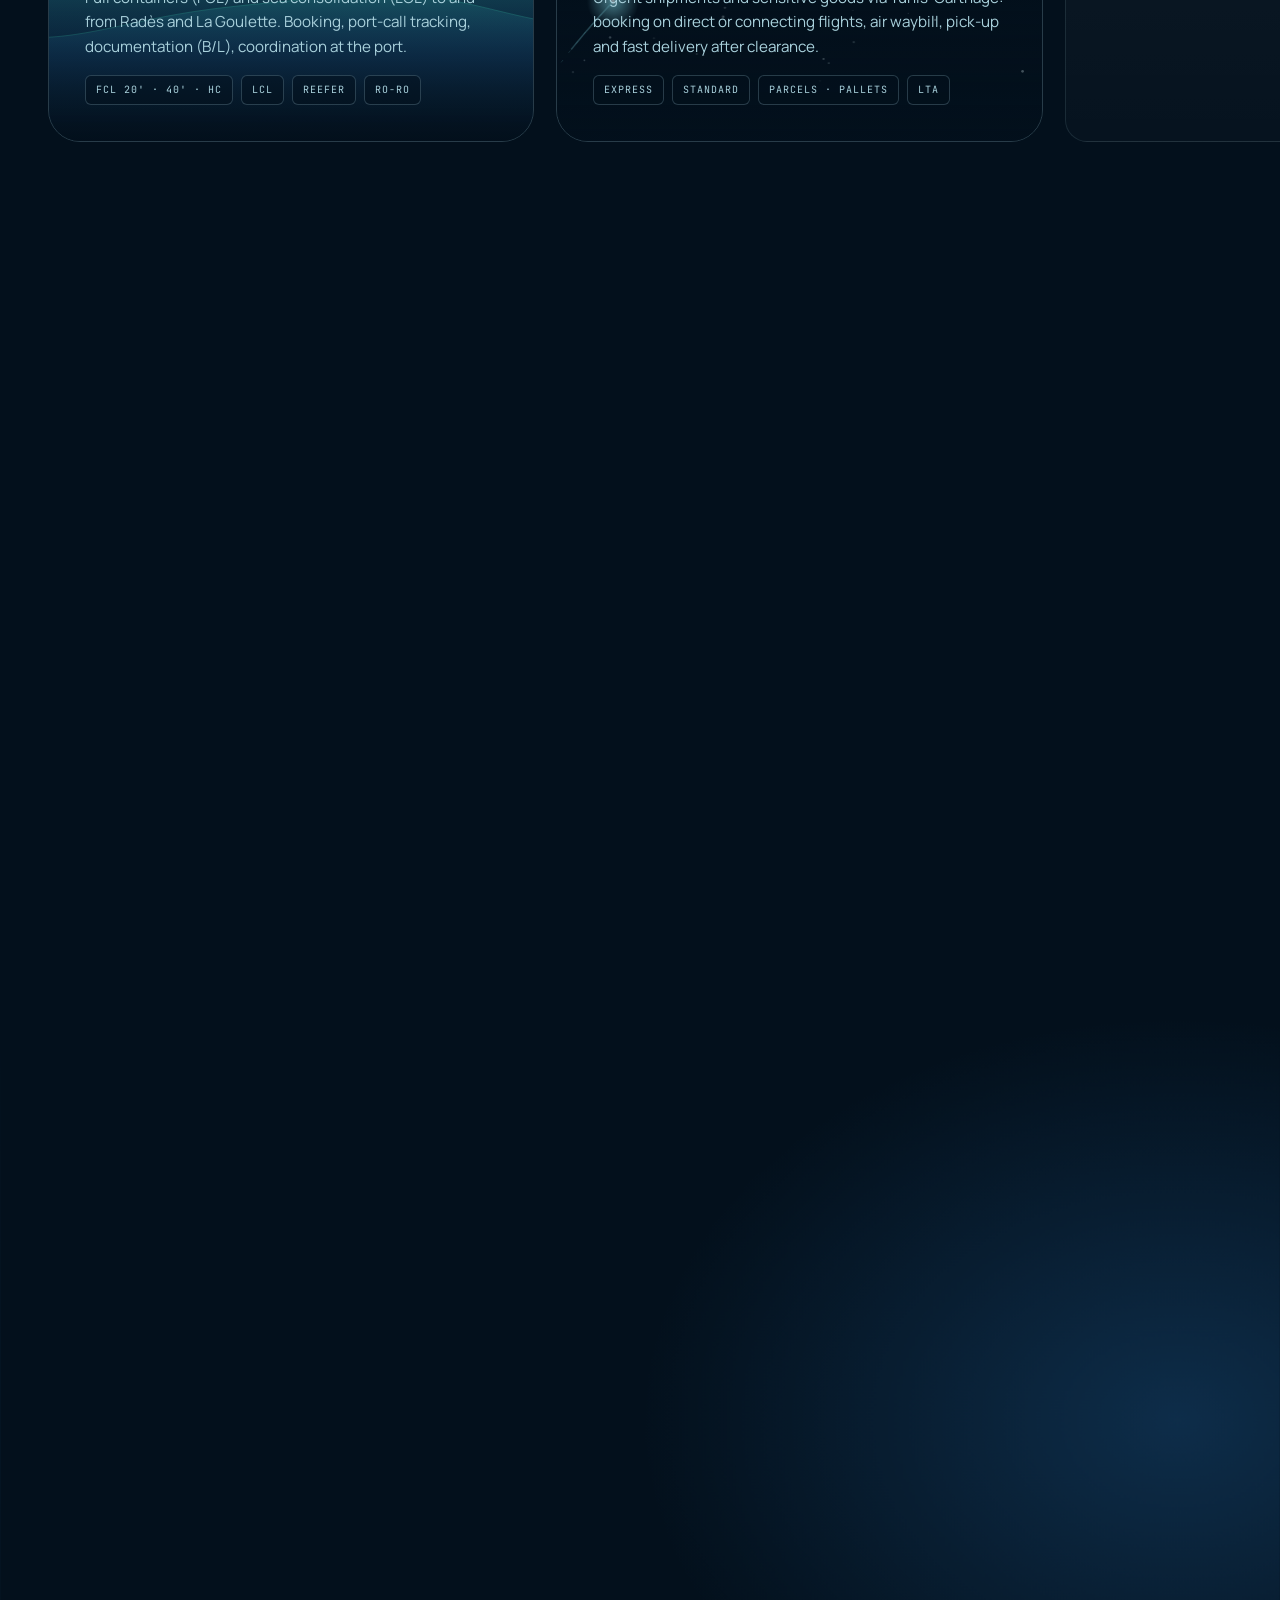
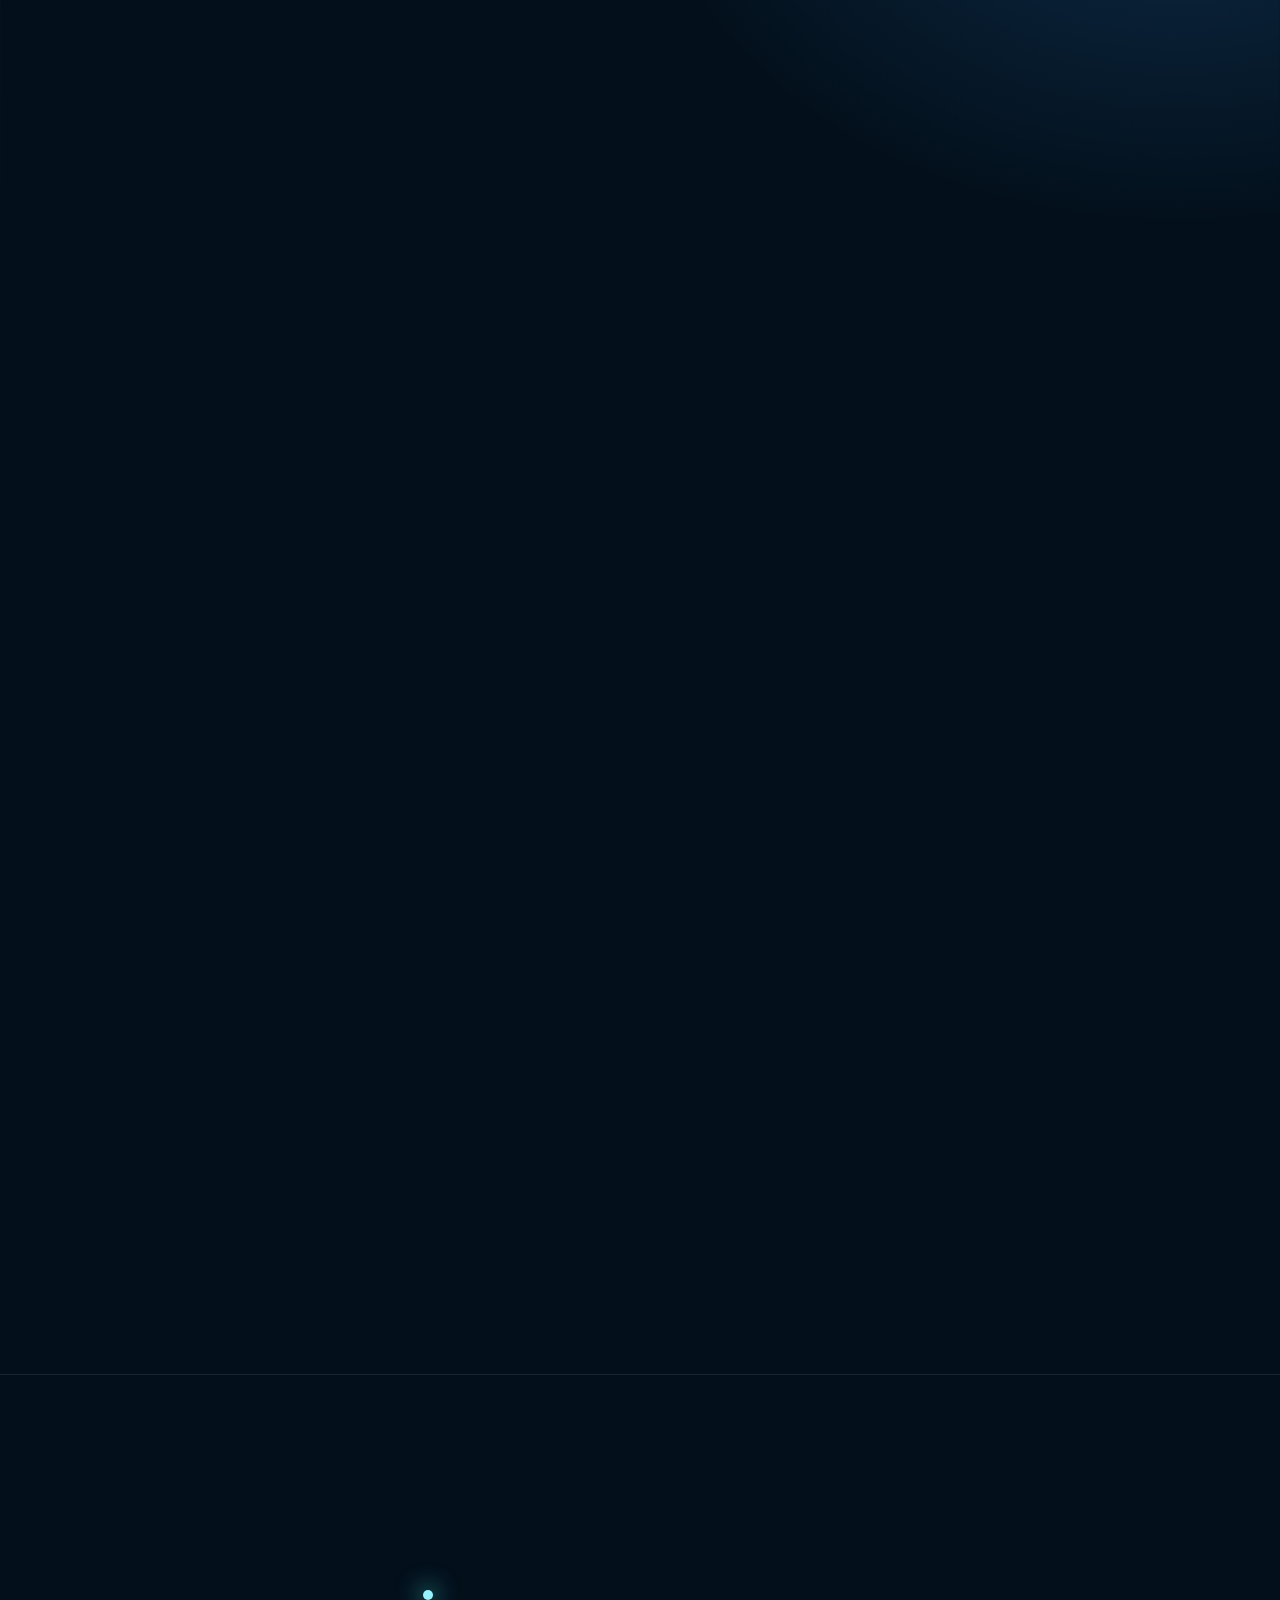
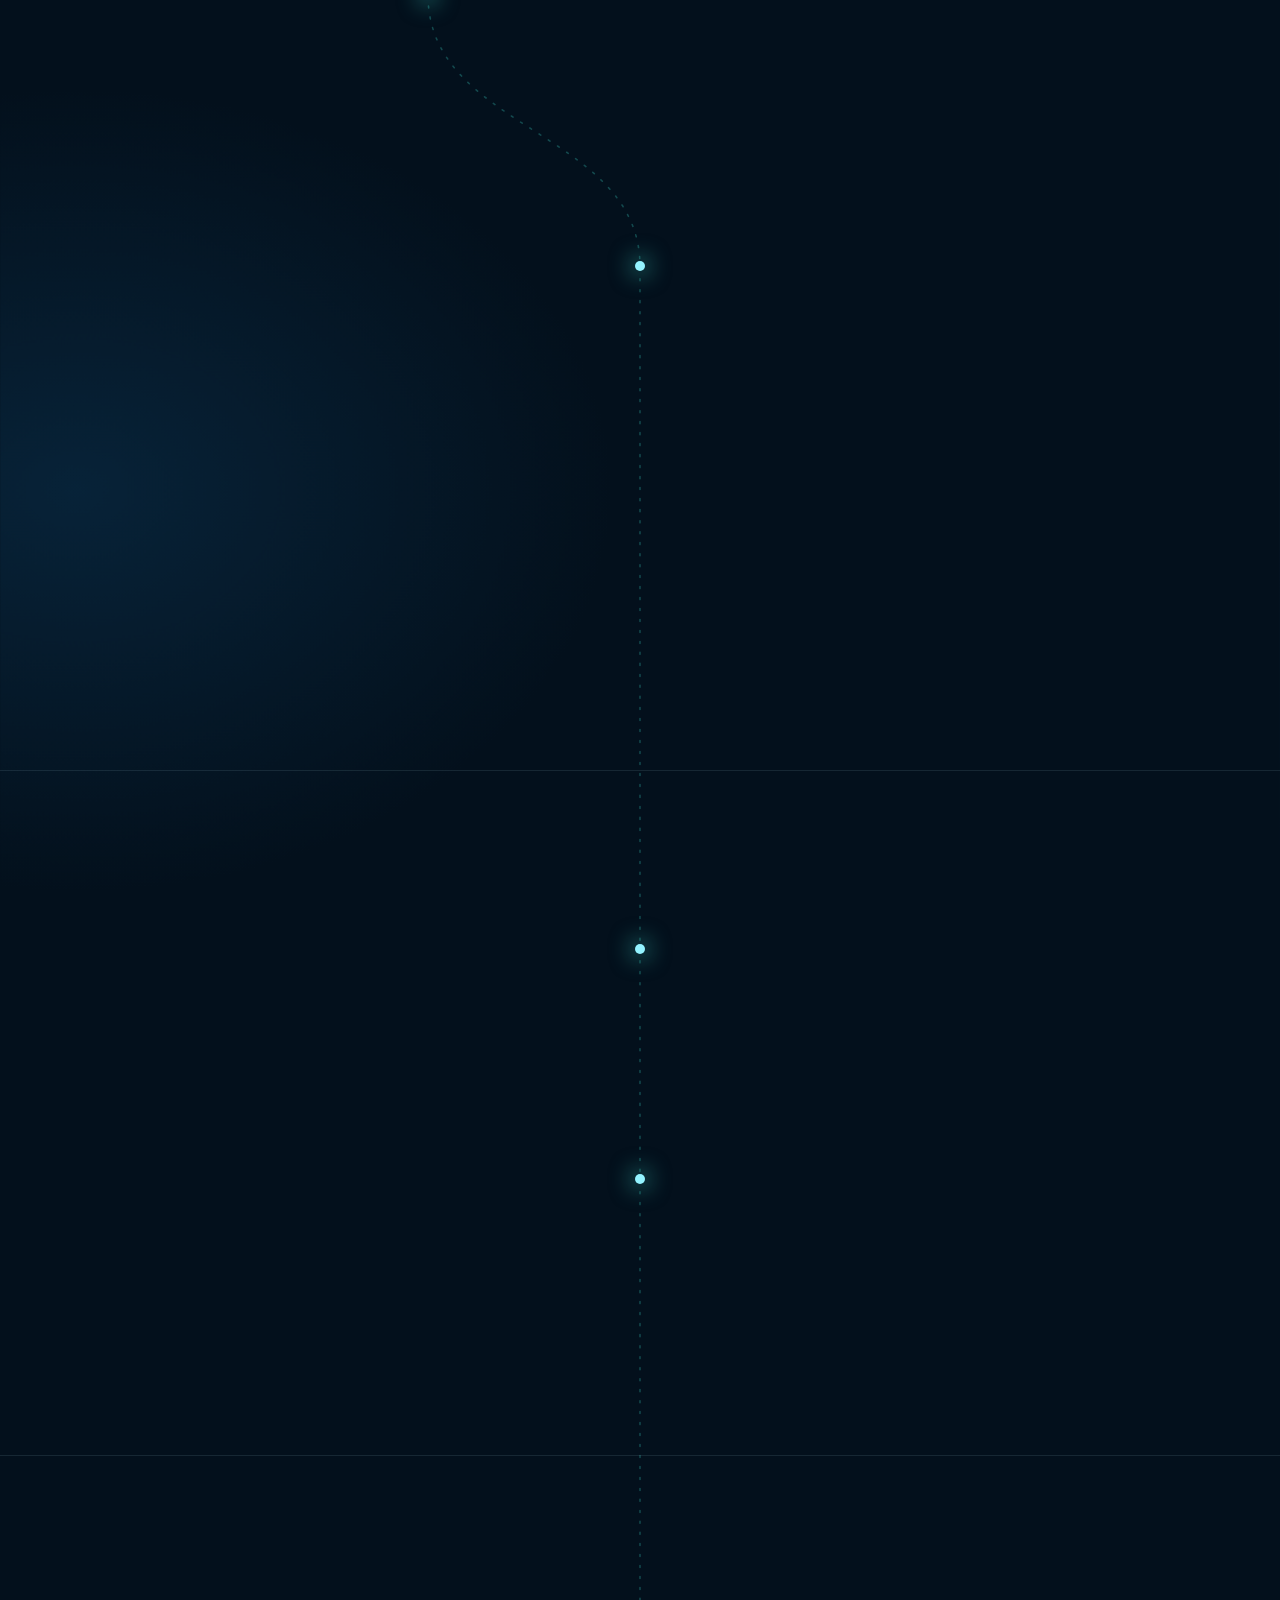
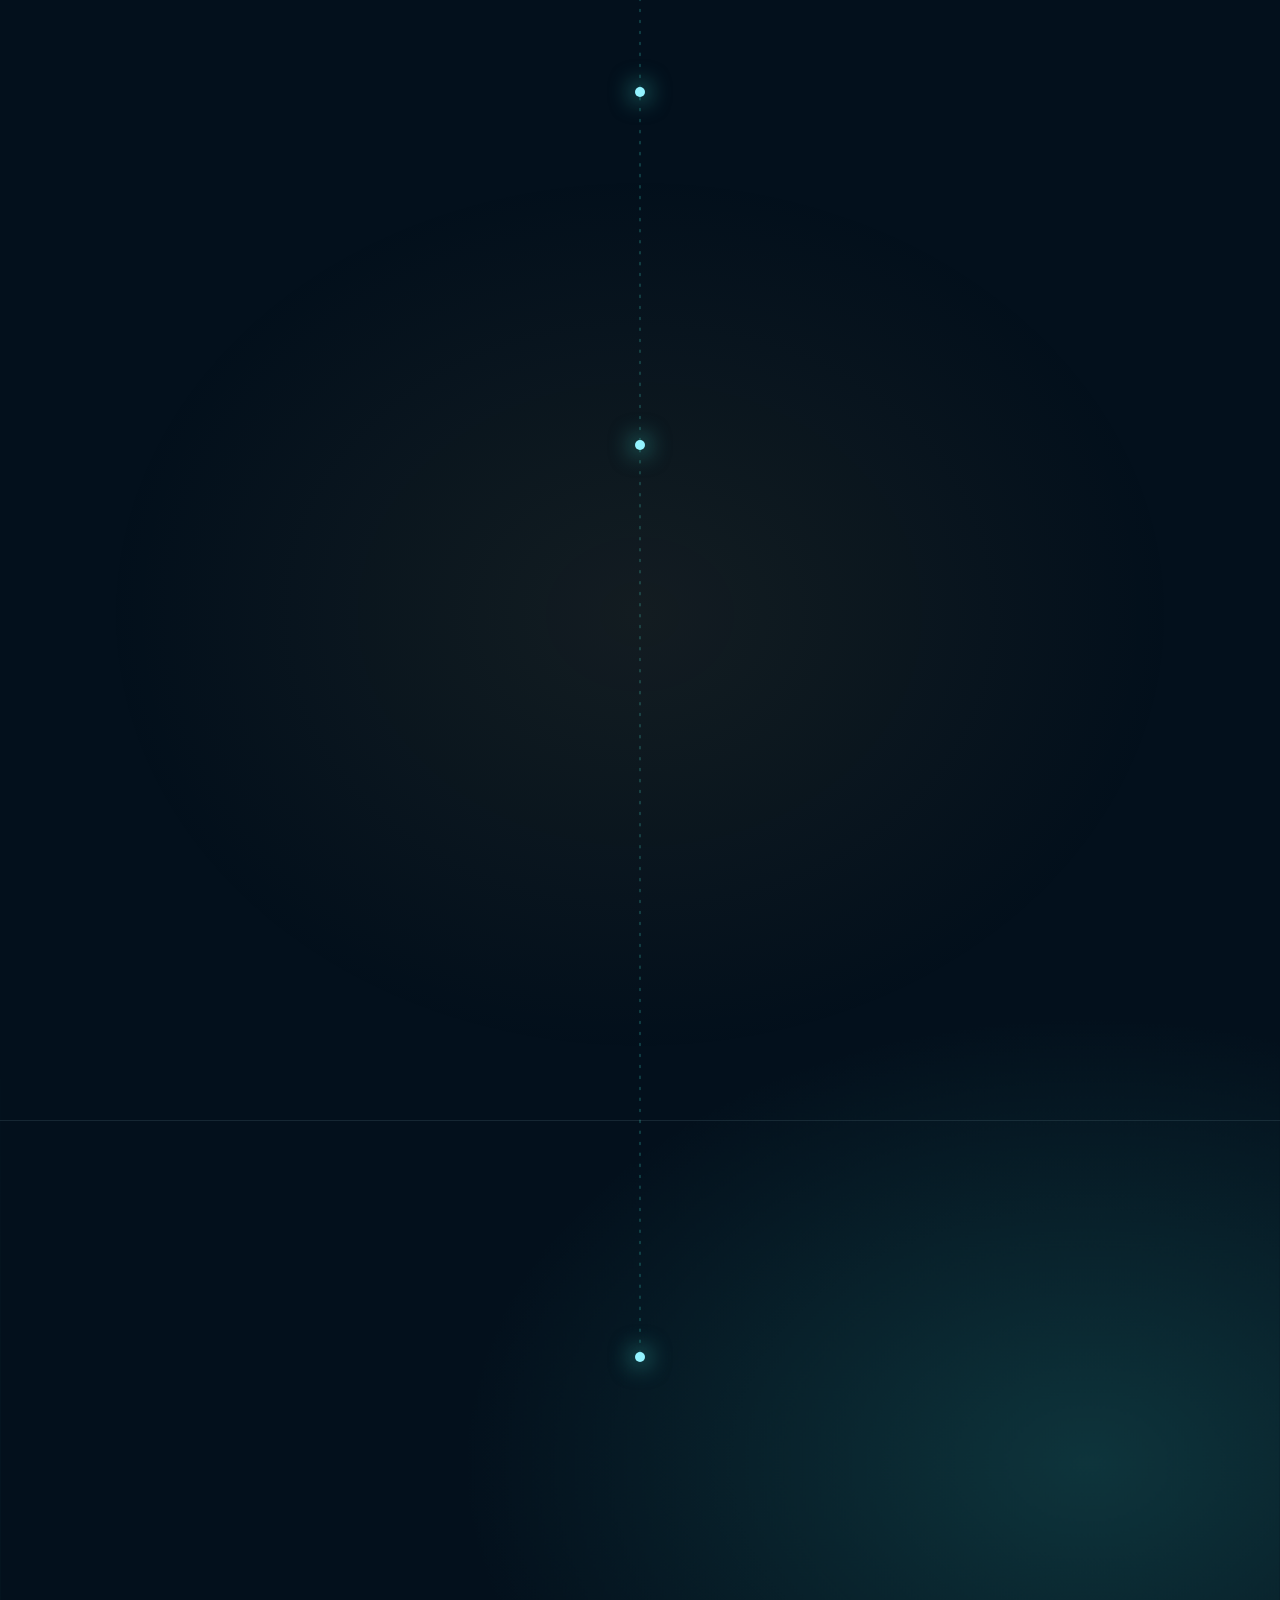
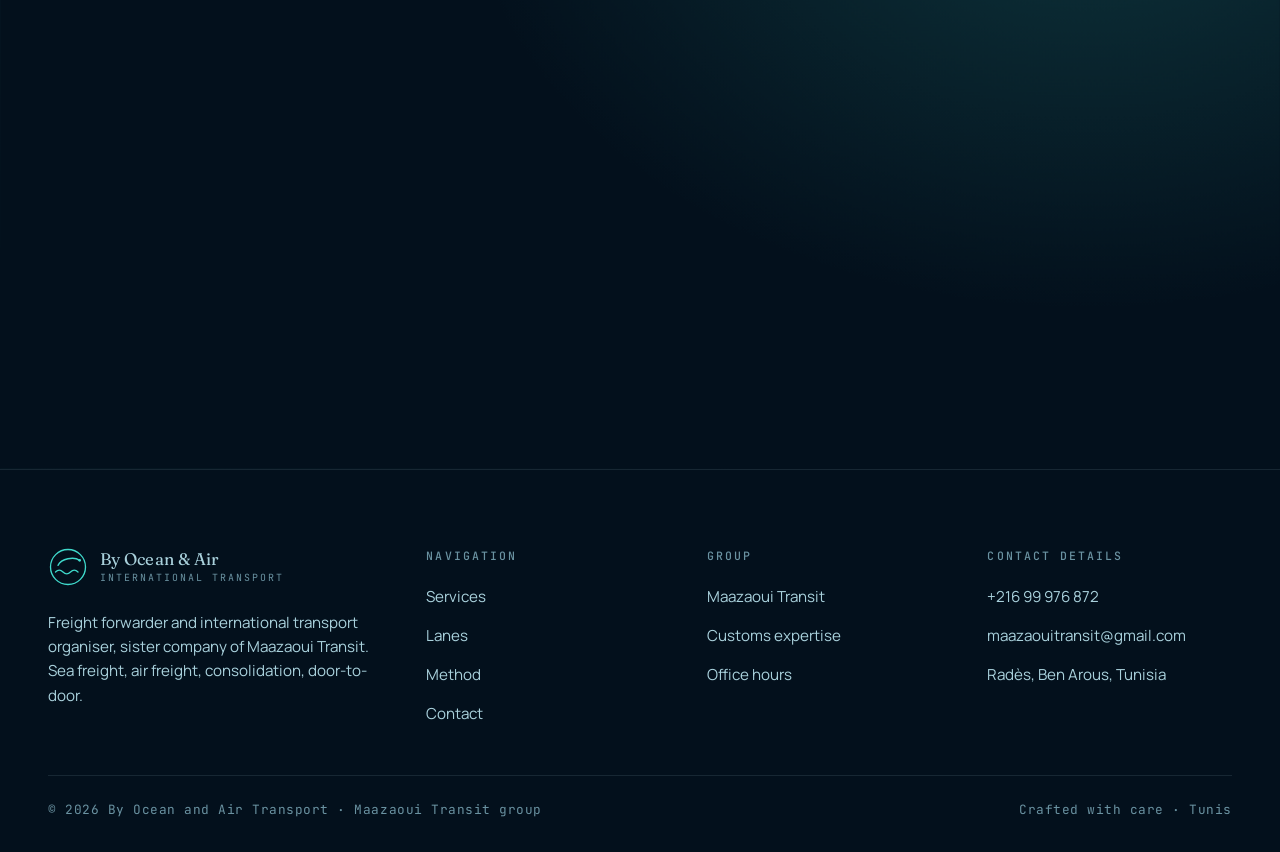
==== commit c487b636: "Portail transport : phrase tournante retirée, styles de l'anneau de texte supprimés Même traitement " ====
--- a/transport.html
+++ b/transport.html
@@ -365,10 +365,6 @@
             <span class="portal-halo" aria-hidden="true"></span>
             <span class="portal-rim" aria-hidden="true"></span>
             <span class="portal-inner" aria-hidden="true"><canvas data-canvas="flow-compact"></canvas></span>
-            <svg class="portal-text" viewBox="0 0 100 100" aria-hidden="true">
-              <defs><path id="portal-circle" d="M50,50 m-47,0 a47,47 0 1,1 94,0 a47,47 0 1,1 -94,0"/></defs>
-              <text><textPath href="#portal-circle" textLength="295" lengthAdjust="spacing">Maazaoui Transit · Commissionnaire en douane agréé · Depuis 2010 · Dédouanement · TCE · </textPath></text>
-            </svg>
             <span class="portal-center">
               <span class="kicker" data-i18n="t.bk.kicker">Depuis 2010</span>
               <span class="title">Maazaoui Transit</span>
--- a/assets/css/components.css
+++ b/assets/css/components.css
@@ -1434,29 +1434,6 @@
   height: 14px;
 }
 
-.portal-text {
-  position: absolute;
-  top: -14px;
-  right: -14px;
-  bottom: -14px;
-  left: -14px;
-  inset: -14px; /* texte rapproché du liseré, désormais seul contour */
-  animation: spin 40s linear infinite;
-  pointer-events: none;
-}
-
-.portal.is-offscreen .portal-text {
-  animation-play-state: paused;
-}
-
-.portal-text text {
-  font-family: var(--font-mono);
-  font-size: 3.1px;
-  letter-spacing: 0.1em;
-  fill: var(--text-3);
-  text-transform: uppercase;
-}
-
 .clock .sep {
   animation: blink-soft 1.2s ease-in-out infinite;
 }
